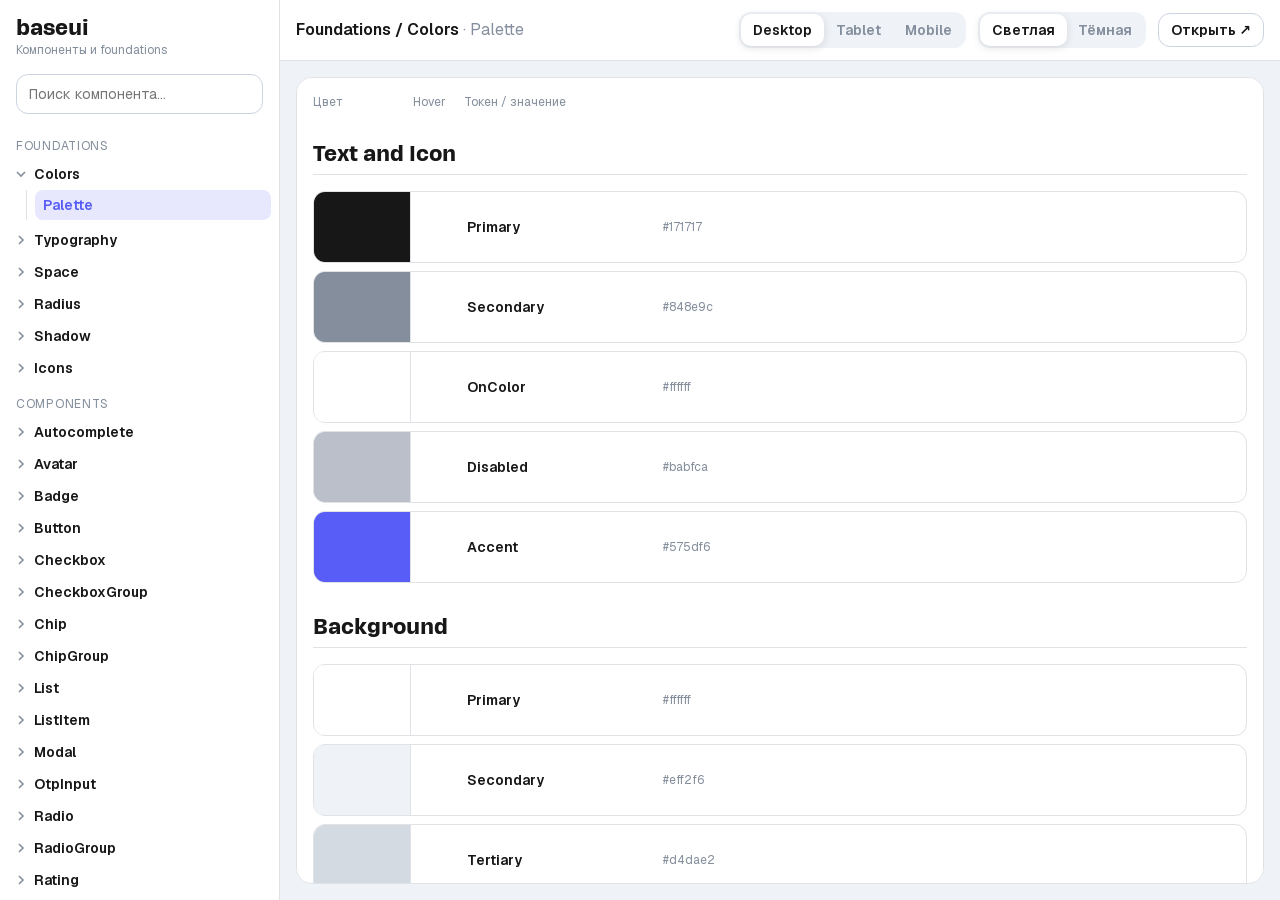
==== index.html @ 1c169db8 "Add baseui design system: tokens, fonts, components and viewer page Co-Authored-By: Claude Sonnet 5." ====
<!doctype html>
<html lang="ru">
<head>
<meta charset="utf-8">
<meta name="viewport" content="width=device-width, initial-scale=1">
<title>baseui — компоненты</title>
<link rel="stylesheet" href="tokens.css">
<style>
  * { box-sizing: border-box; }
  html, body { height: 100%; margin: 0; }
  body {
    font: var(--baseui-Typography-Text-14-Regular);
    background: var(--baseui-Background-Secondary);
    color: var(--baseui-Text-and-Icon-Primary);
    display: grid; grid-template-columns: 280px 1fr; grid-template-rows: 100%;
  }
  button { font: inherit; color: inherit; cursor: pointer; }
  aside {
    display: flex; flex-direction: column; min-height: 0;
    background: var(--baseui-Background-Primary);
    border-right: 1px solid var(--baseui-Border-Primary);
  }
  .brand { padding: var(--baseui-Space-M) var(--baseui-Space-M) var(--baseui-Space-XS); font: var(--baseui-Typography-Header-20); }
  .brand small { display: block; margin-top: 2px; font: var(--baseui-Typography-Text-12-Regular); color: var(--baseui-Text-and-Icon-Secondary); }
  .search { padding: var(--baseui-Space-XS) var(--baseui-Space-M) var(--baseui-Space-S); }
  .search input {
    width: 100%; height: 40px; padding: 0 var(--baseui-Space-S);
    border: 1px solid var(--baseui-Border-Accent); border-radius: var(--baseui-Radius-S);
    background: var(--baseui-Background-Primary); color: inherit; font: var(--baseui-Typography-Text-14-Regular); outline: none;
  }
  .search input:focus { border-color: var(--baseui-Extensions-Border-Accent); }
  nav { flex: 1; overflow: auto; padding: 0 var(--baseui-Space-XS) var(--baseui-Space-M); }
  .group-title {
    padding: var(--baseui-Space-S) var(--baseui-Space-XS) var(--baseui-Space-XXS);
    font: var(--baseui-Typography-Text-12-Regular); text-transform: uppercase; letter-spacing: .06em;
    color: var(--baseui-Text-and-Icon-Secondary);
  }
  .comp {
    display: flex; align-items: center; gap: var(--baseui-Space-XS); width: 100%;
    border: 0; background: none; text-align: left; padding: 6px var(--baseui-Space-XS);
    border-radius: var(--baseui-Radius-XS); font: var(--baseui-Typography-Text-14-Semi-Bold);
  }
  .comp:hover { background: var(--baseui-Background-Secondary); }
  .comp .chev { width: 10px; transition: transform .15s; color: var(--baseui-Text-and-Icon-Secondary); }
  .comp[aria-expanded="true"] .chev { transform: rotate(90deg); }
  .stories { margin: 0 0 var(--baseui-Space-XXS) 18px; padding-left: var(--baseui-Space-XS); border-left: 1px solid var(--baseui-Border-Primary); }
  .story {
    display: block; width: 100%; text-align: left; border: 0; background: none;
    padding: 5px var(--baseui-Space-XS); border-radius: var(--baseui-Radius-XS);
    font: var(--baseui-Typography-Text-14-Regular); color: var(--baseui-Text-and-Icon-Secondary);
  }
  .story:hover { background: var(--baseui-Background-Secondary); color: var(--baseui-Text-and-Icon-Primary); }
  .story[aria-current="true"] { background: var(--baseui-Extensions-Background-LightAccent); color: var(--baseui-Text-and-Icon-Accent); font-weight: 600; }
  main { display: flex; flex-direction: column; min-width: 0; min-height: 0; }
  header {
    display: flex; align-items: center; gap: var(--baseui-Space-S); flex-wrap: wrap;
    padding: var(--baseui-Space-S) var(--baseui-Space-M);
    background: var(--baseui-Background-Primary); border-bottom: 1px solid var(--baseui-Border-Primary);
  }
  .crumbs { flex: 1; min-width: 160px; font: var(--baseui-Typography-Text-16-Semi-Bold); white-space: nowrap; overflow: hidden; text-overflow: ellipsis; }
  .crumbs span { color: var(--baseui-Text-and-Icon-Secondary); font-weight: 400; }
  .seg { display: inline-flex; padding: 2px; border-radius: var(--baseui-Radius-S); background: var(--baseui-Background-Secondary); }
  .seg button { border: 0; background: none; padding: 6px var(--baseui-Space-S); border-radius: 10px; font: var(--baseui-Typography-Text-14-Semi-Bold); color: var(--baseui-Text-and-Icon-Secondary); }
  .seg button[aria-pressed="true"] { background: var(--baseui-Background-Primary); color: var(--baseui-Text-and-Icon-Primary); box-shadow: var(--baseui-Shadow-S); }
  .ghost { border: 1px solid var(--baseui-Border-Accent); background: var(--baseui-Background-Primary); padding: 6px var(--baseui-Space-S); border-radius: var(--baseui-Radius-S); font: var(--baseui-Typography-Text-14-Semi-Bold); text-decoration: none; color: inherit; }
  .ghost:hover { background: var(--baseui-Background-Secondary); }
  .stage { flex: 1; min-height: 0; padding: var(--baseui-Space-M); display: flex; justify-content: center; overflow: auto; }
  .frame {
    width: 100%; height: 100%; border: 1px solid var(--baseui-Border-Primary); border-radius: var(--baseui-Radius-M);
    background: var(--baseui-Background-Primary); transition: width .2s; overflow: hidden;
  }
  iframe { width: 100%; height: 100%; border: 0; display: block; }
  .menu-btn { display: none; }
  @media (max-width: 800px) {
    body { grid-template-columns: 1fr; }
    aside { position: fixed; inset: 0 25% 0 0; z-index: 10; transform: translateX(-100%); transition: transform .2s; box-shadow: var(--baseui-Shadow-L); }
    body.open aside { transform: none; }
    .menu-btn { display: inline-block; }
    .vp { display: none; }
  }
</style>
</head>
<body>
<aside>
  <div class="brand">baseui<small>Компоненты и foundations</small></div>
  <div class="search"><input id="q" type="search" placeholder="Поиск компонента…" aria-label="Поиск"></div>
  <nav id="nav" aria-label="Компоненты"></nav>
</aside>
<main>
  <header>
    <button class="ghost menu-btn" id="menu" aria-label="Меню">☰</button>
    <div class="crumbs" id="crumbs"></div>
    <div class="seg vp" id="vp" role="group" aria-label="Ширина">
      <button data-w="100%" aria-pressed="true">Desktop</button>
      <button data-w="768px" aria-pressed="false">Tablet</button>
      <button data-w="375px" aria-pressed="false">Mobile</button>
    </div>
    <div class="seg" id="theme" role="group" aria-label="Тема">
      <button data-t="light" aria-pressed="true">Светлая</button>
      <button data-t="dark" aria-pressed="false">Тёмная</button>
    </div>
    <a class="ghost" id="open" target="_blank" rel="noopener">Открыть ↗</a>
  </header>
  <div class="stage"><div class="frame" id="frame"><iframe id="view" title="Предпросмотр компонента"></iframe></div></div>
</main>
<script>
(function () {
  var nav = document.getElementById('nav'), view = document.getElementById('view'),
      crumbs = document.getElementById('crumbs'), openLink = document.getElementById('open'),
      frame = document.getElementById('frame'), q = document.getElementById('q');
  var entries = [], current = null, theme = 'light', open = {};
  try { theme = localStorage.getItem('baseui-theme') || 'light'; } catch (e) {}

  var RU = { docs: 'Документация' };
  function label(e) { return e.type === 'docs' ? RU.docs : e.name; }

  fetch('storybook/index.json').then(function (r) { return r.json(); }).then(function (d) {
    entries = Object.keys(d.entries).map(function (k) { return d.entries[k]; });
    var id = decodeURIComponent(location.hash.slice(1));
    current = entries.filter(function (e) { return e.id === id; })[0] || entries[0];
    current.title.split('/').length && (open[current.title] = true);
    renderNav(); show();
  });

  function renderNav() {
    var filter = q.value.trim().toLowerCase(), groups = {}, order = [];
    entries.forEach(function (e) {
      var parts = e.title.split('/'), g = parts[0];
      if (filter && e.title.toLowerCase().indexOf(filter) < 0) return;
      if (!groups[g]) { groups[g] = {}; order.push(g); }
      (groups[g][e.title] = groups[g][e.title] || []).push(e);
    });
    nav.innerHTML = '';
    order.forEach(function (g) {
      var t = document.createElement('div'); t.className = 'group-title'; t.textContent = g; nav.appendChild(t);
      Object.keys(groups[g]).forEach(function (title) {
        var list = groups[g][title], single = title.split('/').length === 1 || list.length === 1 && false;
        var b = document.createElement('button'); b.className = 'comp';
        var isOpen = !!filter || open[title];
        b.setAttribute('aria-expanded', isOpen);
        b.innerHTML = '<svg class="chev" viewBox="0 0 10 10" fill="none" stroke="currentColor" stroke-width="1.6"><path d="M3 1l4 4-4 4"/></svg><span></span>';
        b.lastChild.textContent = title.split('/').slice(1).join('/') || title;
        b.onclick = function () { open[title] = !open[title]; renderNav(); };
        nav.appendChild(b);
        if (isOpen) {
          var wrap = document.createElement('div'); wrap.className = 'stories';
          list.forEach(function (e) {
            var s = document.createElement('button'); s.className = 'story';
            s.textContent = label(e);
            if (current && e.id === current.id) s.setAttribute('aria-current', 'true');
            s.onclick = function () { current = e; location.hash = e.id; document.body.classList.remove('open'); renderNav(); show(); };
            wrap.appendChild(s);
          });
          nav.appendChild(wrap);
        }
      });
    });
  }

  function show() {
    if (!current) return;
    var url = 'storybook/iframe.html?id=' + encodeURIComponent(current.id) +
      '&viewMode=' + (current.type === 'docs' ? 'docs' : 'story') + '&globals=theme:' + theme;
    view.src = url; openLink.href = url;
    crumbs.innerHTML = ''; crumbs.appendChild(document.createTextNode(current.title.replace(/\//g, ' / ') + ' '));
    var sp = document.createElement('span'); sp.textContent = '· ' + label(current); crumbs.appendChild(sp);
    document.title = current.title + ' — base UI';
    document.documentElement.setAttribute('data-theme', theme);
    document.querySelectorAll('#theme button').forEach(function (b) { b.setAttribute('aria-pressed', b.dataset.t === theme); });
  }

  q.oninput = renderNav;
  document.getElementById('menu').onclick = function () { document.body.classList.toggle('open'); };
  document.getElementById('theme').onclick = function (ev) {
    var t = ev.target.dataset && ev.target.dataset.t; if (!t) return;
    theme = t; try { localStorage.setItem('baseui-theme', t); } catch (e) {} show();
  };
  document.getElementById('vp').onclick = function (ev) {
    var w = ev.target.dataset && ev.target.dataset.w; if (!w) return;
    frame.style.width = w;
    document.querySelectorAll('#vp button').forEach(function (b) { b.setAttribute('aria-pressed', b === ev.target); });
  };
  window.addEventListener('hashchange', function () {
    var id = decodeURIComponent(location.hash.slice(1)), e = entries.filter(function (x) { return x.id === id; })[0];
    if (e && e !== current) { current = e; open[e.title] = true; renderNav(); show(); }
  });
  document.documentElement.setAttribute('data-theme', theme);
})();
</script>
</body>
</html>
---- tokens.css ----
/* baseui — design tokens (colors, space, radius, shadow, typography) */

@font-face{font-family:Geist;src:url("./fonts/geist-cyrillic-D_Kiv5N3.woff2") format("woff2");font-weight:100 900;font-style:normal;font-display:swap;unicode-range:U+301,U+400-45F,U+490-491,U+4B0-4B1,U+2116}
@font-face{font-family:Geist;src:url("./fonts/geist-latin-ext-Dr5IBr7O.woff2") format("woff2");font-weight:100 900;font-style:normal;font-display:swap;unicode-range:U+100-2BA,U+2BD-2C5,U+2C7-2CC,U+2CE-2D7,U+2DD-2FF,U+304,U+308,U+329,U+1D00-1DBF,U+1E00-1E9F,U+1EF2-1EFF,U+2020,U+20A0-20AB,U+20AD-20C0,U+2113,U+2C60-2C7F,U+A720-A7FF}
@font-face{font-family:Geist;src:url("./fonts/geist-latin-BGnTDqni.woff2") format("woff2");font-weight:100 900;font-style:normal;font-display:swap;unicode-range:U+??,U+131,U+152-153,U+2BB-2BC,U+2C6,U+2DA,U+2DC,U+304,U+308,U+329,U+2000-206F,U+20AC,U+2122,U+2191,U+2193,U+2212,U+2215,U+FEFF,U+FFFD}
@font-face{font-family:Hagrid Text;src:url("./fonts/hagrid-text-bold-5O-3wg4r.woff2") format("woff2");font-weight:700;font-style:normal;font-display:swap}

:root,
[data-theme="light"] {
  color-scheme: light;

  /* Text and Icon */
  --baseui-Text-and-Icon-Primary: #171717;
  --baseui-Text-and-Icon-Secondary: #848e9c;
  --baseui-Text-and-Icon-OnColor: #ffffff;
  --baseui-Text-and-Icon-Disabled: #babfca;
  --baseui-Text-and-Icon-Accent: #575df6;

  /* Background */
  --baseui-Background-Primary: #ffffff;
  --baseui-Background-Secondary: #eff2f6;
  --baseui-Background-Tertiary: #d4dae2;
  --baseui-Background-Disabled: #f0f0f0;
  --baseui-Background-Accent: #575df6;
  --baseui-Background-Brand: #44cf5e;

  /* Border */
  --baseui-Border-Primary: #e0e2e6;
  --baseui-Border-Accent: #ccd4e1;
  --baseui-Border-Disabled: #dfe0e2;

  /* Accent Colors */
  --baseui-Accent-Colors-Green-Light: #bbfb60;
  --baseui-Accent-Colors-Pink: #ef9ffa;
  --baseui-Accent-Colors-Blue: #575df6;
  --baseui-Accent-Colors-Green: #53b67d;
  --baseui-Accent-Colors-Orange: #f5ba44;
  --baseui-Accent-Colors-Blue-Light: #8abafa;
  --baseui-Accent-Colors-Red: #e8634c;

  /* Extensions / Text and Icon */
  --baseui-Extensions-Text-and-Icon-Error: #e8634c;
  --baseui-Extensions-Text-and-Icon-Warning: #f5ba44;
  --baseui-Extensions-Text-and-Icon-Success: #44cf5e;
  --baseui-Extensions-Text-and-Icon-AlwaysDark: #171717;
  --baseui-Extensions-Text-and-Icon-AlwaysLight: #ffffff;

  /* Extensions / Background */
  --baseui-Extensions-Background-Surface: #ffffff;
  --baseui-Extensions-Background-InversePrimary: #171717;
  --baseui-Extensions-Background-OverlayDark: rgba(0, 0, 0, 0.5);
  --baseui-Extensions-Background-OverlayLight: rgba(255, 255, 255, 0.7);
  --baseui-Extensions-Background-OverlayImage: rgba(23, 23, 23, 0.06);
  --baseui-Extensions-Background-AlwaysDark: #171717;
  --baseui-Extensions-Background-AlwaysLight: #ffffff;
  --baseui-Extensions-Background-Error: #e8634c;
  --baseui-Extensions-Background-Warning: #f5ba44;
  --baseui-Extensions-Background-Success: #44cf5e;
  --baseui-Extensions-Background-LightSuccess: #dff7e3;
  --baseui-Extensions-Background-LightAccent: #e7e8fe;
  --baseui-Extensions-Background-LightError: #f9d8d2;
  --baseui-Extensions-Background-LightWarning: #fbe2b2;

  /* Extensions / Border */
  --baseui-Extensions-Border-Selected: #171717;
  --baseui-Extensions-Border-SelectedAlwaysDark: #171717;
  --baseui-Extensions-Border-SelectedAlwaysLight: #ffffff;
  --baseui-Extensions-Border-Accent: #575df6;
  --baseui-Extensions-Border-Error: #e8634c;
  --baseui-Extensions-Border-Warning: #f5ba44;
  --baseui-Extensions-Border-Success: #44cf5e;
}

[data-theme="dark"] {
  color-scheme: dark;

  /* Text and Icon */
  --baseui-Text-and-Icon-Primary: #ffffff;
  --baseui-Text-and-Icon-Secondary: #7d7d7d;
  --baseui-Text-and-Icon-OnColor: #171717;
  --baseui-Text-and-Icon-Disabled: #7a7a7a;
  --baseui-Text-and-Icon-Accent: #575df6;

  /* Background */
  --baseui-Background-Primary: #171717;
  --baseui-Background-Secondary: #2e2e2e;
  --baseui-Background-Tertiary: #373737;
  --baseui-Background-Disabled: #454545;
  --baseui-Background-Accent: #575df6;
  --baseui-Background-Brand: #44cf5e;

  /* Border */
  --baseui-Border-Primary: #383838;
  --baseui-Border-Accent: #6c7989;
  --baseui-Border-Disabled: #495563;

  /* Accent Colors */
  --baseui-Accent-Colors-Green-Light: #bbfb60;
  --baseui-Accent-Colors-Pink: #ef9ffa;
  --baseui-Accent-Colors-Blue: #575df6;
  --baseui-Accent-Colors-Green: #53b67d;
  --baseui-Accent-Colors-Orange: #f5ba44;
  --baseui-Accent-Colors-Blue-Light: #8abafa;
  --baseui-Accent-Colors-Red: #e8634c;

  /* Extensions / Text and Icon */
  --baseui-Extensions-Text-and-Icon-Error: #e8634c;
  --baseui-Extensions-Text-and-Icon-Warning: #f5ba44;
  --baseui-Extensions-Text-and-Icon-Success: #44cf5e;
  --baseui-Extensions-Text-and-Icon-AlwaysDark: #171717;
  --baseui-Extensions-Text-and-Icon-AlwaysLight: #ffffff;

  /* Extensions / Background */
  --baseui-Extensions-Background-Surface: #222222;
  --baseui-Extensions-Background-InversePrimary: #ffffff;
  --baseui-Extensions-Background-OverlayDark: rgba(0, 0, 0, 0.7);
  --baseui-Extensions-Background-OverlayLight: rgba(23, 23, 23, 0.7);
  --baseui-Extensions-Background-OverlayImage: rgba(23, 23, 23, 0);
  --baseui-Extensions-Background-AlwaysDark: #171717;
  --baseui-Extensions-Background-AlwaysLight: #ffffff;
  --baseui-Extensions-Background-Error: #e8634c;
  --baseui-Extensions-Background-Warning: #f5ba44;
  --baseui-Extensions-Background-Success: #44cf5e;
  --baseui-Extensions-Background-LightSuccess: #114119;
  --baseui-Extensions-Background-LightAccent: #24276a;
  --baseui-Extensions-Background-LightError: #51150a;
  --baseui-Extensions-Background-LightWarning: #eac57b;

  /* Extensions / Border */
  --baseui-Extensions-Border-Selected: #ffffff;
  --baseui-Extensions-Border-SelectedAlwaysDark: #171717;
  --baseui-Extensions-Border-SelectedAlwaysLight: #ffffff;
  --baseui-Extensions-Border-Accent: #575df6;
  --baseui-Extensions-Border-Error: #e8634c;
  --baseui-Extensions-Border-Warning: #f5ba44;
  --baseui-Extensions-Border-Success: #44cf5e;
}

:root {
  /* Space — gap, padding, margin */
  --baseui-Space-None: 0;
  --baseui-Space-XXS: 4px;
  --baseui-Space-XS: 8px;
  --baseui-Space-S: 12px;
  --baseui-Space-M: 16px;
  --baseui-Space-L: 20px;
  --baseui-Space-XL1: 24px;
  --baseui-Space-XL2: 32px;
  --baseui-Space-XL3: 40px;
  --baseui-Space-XL4: 48px;
  --baseui-Space-XL5: 64px;
  --baseui-Space-XL6: 80px;

  /* Radius — border-radius */
  --baseui-Radius-None: 0;
  --baseui-Radius-XXS: 4px;
  --baseui-Radius-XS: 8px;
  --baseui-Radius-S: 12px;
  --baseui-Radius-M: 16px;
  --baseui-Radius-L: 20px;
  --baseui-Radius-XL1: 24px;
  --baseui-Radius-XL2: 28px;
  --baseui-Radius-XL3: 32px;
  --baseui-Radius-XL4: 36px;
  --baseui-Radius-XL5: 40px;
  --baseui-Radius-XL6: 48px;
  --baseui-Radius-XL7: 56px;
  --baseui-Radius-XL8: 64px;
  --baseui-Radius-FullRound: 1000px;

  /* Shadow — box-shadow (Always Dark @ 12%, Figma: #1B1D22) */
  --baseui-Shadow-Color: rgb(from var(--baseui-Extensions-Background-AlwaysDark) r g b / 12%);
  --baseui-Shadow-S: 0 2px 8px 0 var(--baseui-Shadow-Color);
  --baseui-Shadow-M: 0 6px 20px 0 var(--baseui-Shadow-Color);
  --baseui-Shadow-L: 0 4px 28px 0 var(--baseui-Shadow-Color);
}

/* Typography */
:root {
  --baseui-Typography-Font-Family:var(--font-geist,"Geist"), system-ui, -apple-system, "Segoe UI", sans-serif;
  --baseui-Typography-Font-Family-Header:var(--font-hagrid,"Hagrid Text"), var(--baseui-Typography-Font-Family);
  --baseui-Typography-Header-48:700 48px / 64px var(--baseui-Typography-Font-Family-Header);
  --baseui-Typography-Header-40:700 40px / 52px var(--baseui-Typography-Font-Family-Header);
  --baseui-Typography-Header-32:700 32px / 40px var(--baseui-Typography-Font-Family-Header);
  --baseui-Typography-Header-28:700 28px / 34px var(--baseui-Typography-Font-Family-Header);
  --baseui-Typography-Header-24:700 24px / 32px var(--baseui-Typography-Font-Family-Header);
  --baseui-Typography-Header-20:700 20px / 24px var(--baseui-Typography-Font-Family-Header);
  --baseui-Typography-Text-20-Semi-Bold:600 20px / 26px var(--baseui-Typography-Font-Family);
  --baseui-Typography-Text-20-Regular:400 20px / 26px var(--baseui-Typography-Font-Family);
  --baseui-Typography-Text-16-Bold:700 16px / 22px var(--baseui-Typography-Font-Family);
  --baseui-Typography-Text-16-Semi-Bold:600 16px / 22px var(--baseui-Typography-Font-Family);
  --baseui-Typography-Text-16-Regular:400 16px / 22px var(--baseui-Typography-Font-Family);
  --baseui-Typography-Text-14-Bold:700 14px / 20px var(--baseui-Typography-Font-Family);
  --baseui-Typography-Text-14-Semi-Bold:600 14px / 20px var(--baseui-Typography-Font-Family);
  --baseui-Typography-Text-14-Regular:400 14px / 20px var(--baseui-Typography-Font-Family);
  --baseui-Typography-Text-12-Regular:400 12px / 16px var(--baseui-Typography-Font-Family);
  --baseui-Typography-Text-10-Regular:400 10px / 14px var(--baseui-Typography-Font-Family);
}
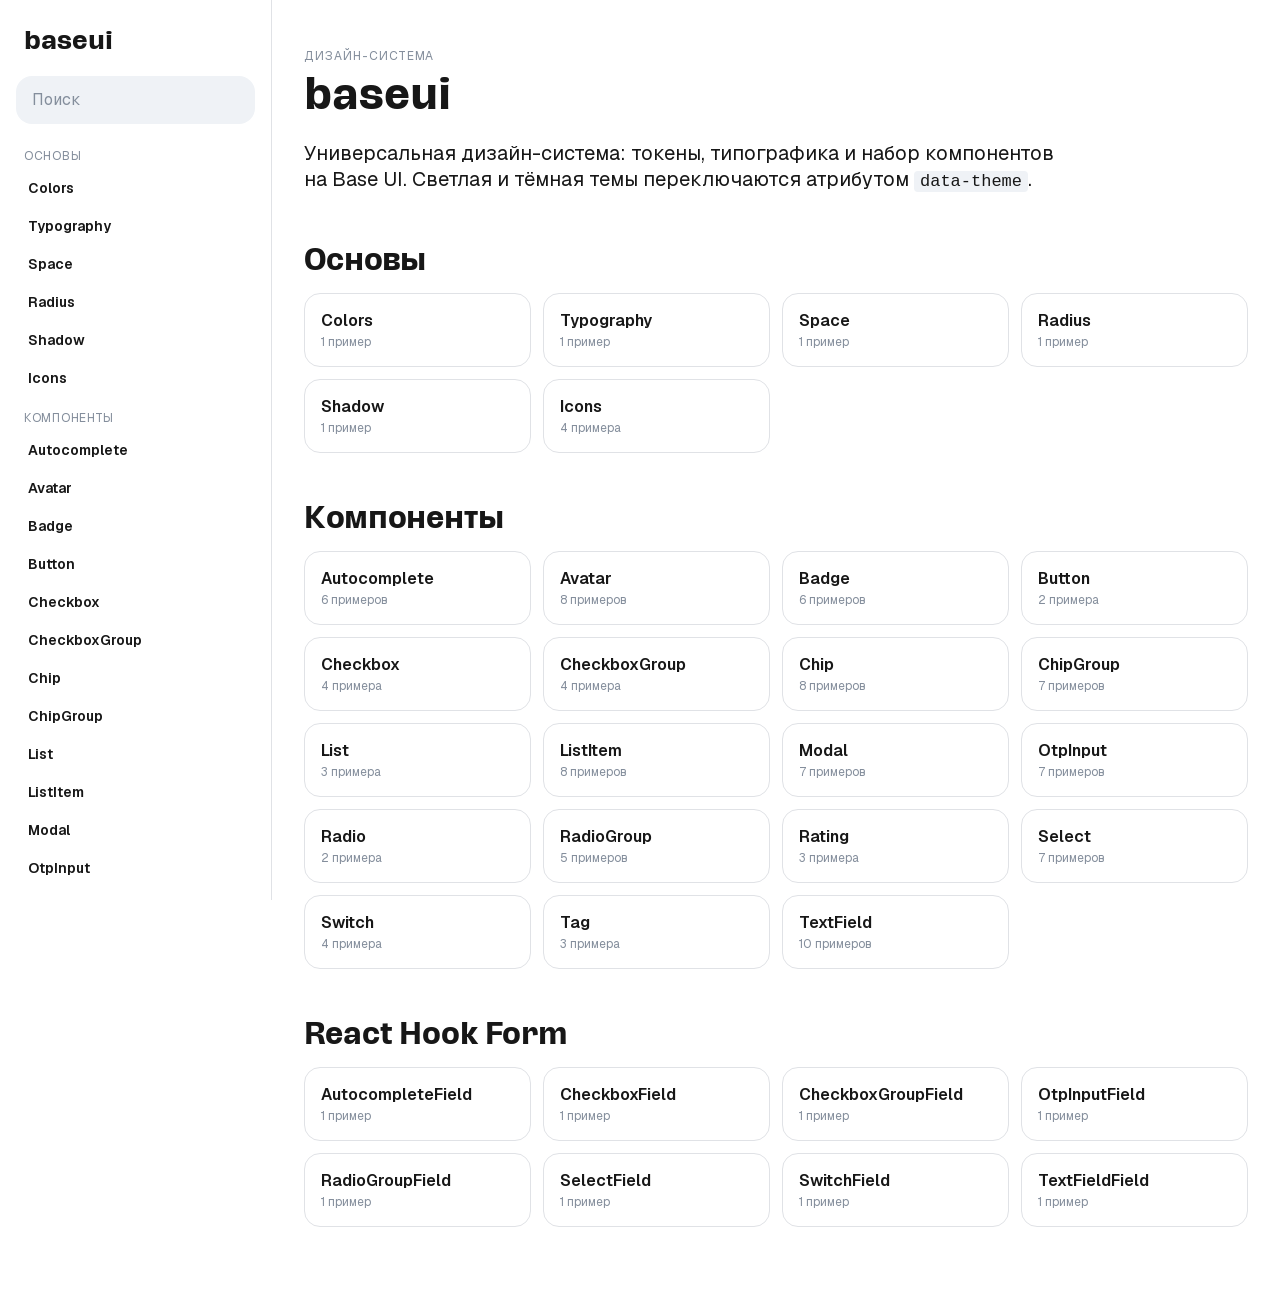
==== commit 7c57cc05: "Replace Storybook with a standalone docs site built on baseui components Remove Storybook runtime an" ====
--- a/index.html
+++ b/index.html
@@ -3,189 +3,14 @@
 <head>
 <meta charset="utf-8">
 <meta name="viewport" content="width=device-width, initial-scale=1">
-<title>baseui — компоненты</title>
+<title>baseui</title>
 <link rel="stylesheet" href="tokens.css">
-<style>
-  * { box-sizing: border-box; }
-  html, body { height: 100%; margin: 0; }
-  body {
-    font: var(--baseui-Typography-Text-14-Regular);
-    background: var(--baseui-Background-Secondary);
-    color: var(--baseui-Text-and-Icon-Primary);
-    display: grid; grid-template-columns: 280px 1fr; grid-template-rows: 100%;
-  }
-  button { font: inherit; color: inherit; cursor: pointer; }
-  aside {
-    display: flex; flex-direction: column; min-height: 0;
-    background: var(--baseui-Background-Primary);
-    border-right: 1px solid var(--baseui-Border-Primary);
-  }
-  .brand { padding: var(--baseui-Space-M) var(--baseui-Space-M) var(--baseui-Space-XS); font: var(--baseui-Typography-Header-20); }
-  .brand small { display: block; margin-top: 2px; font: var(--baseui-Typography-Text-12-Regular); color: var(--baseui-Text-and-Icon-Secondary); }
-  .search { padding: var(--baseui-Space-XS) var(--baseui-Space-M) var(--baseui-Space-S); }
-  .search input {
-    width: 100%; height: 40px; padding: 0 var(--baseui-Space-S);
-    border: 1px solid var(--baseui-Border-Accent); border-radius: var(--baseui-Radius-S);
-    background: var(--baseui-Background-Primary); color: inherit; font: var(--baseui-Typography-Text-14-Regular); outline: none;
-  }
-  .search input:focus { border-color: var(--baseui-Extensions-Border-Accent); }
-  nav { flex: 1; overflow: auto; padding: 0 var(--baseui-Space-XS) var(--baseui-Space-M); }
-  .group-title {
-    padding: var(--baseui-Space-S) var(--baseui-Space-XS) var(--baseui-Space-XXS);
-    font: var(--baseui-Typography-Text-12-Regular); text-transform: uppercase; letter-spacing: .06em;
-    color: var(--baseui-Text-and-Icon-Secondary);
-  }
-  .comp {
-    display: flex; align-items: center; gap: var(--baseui-Space-XS); width: 100%;
-    border: 0; background: none; text-align: left; padding: 6px var(--baseui-Space-XS);
-    border-radius: var(--baseui-Radius-XS); font: var(--baseui-Typography-Text-14-Semi-Bold);
-  }
-  .comp:hover { background: var(--baseui-Background-Secondary); }
-  .comp .chev { width: 10px; transition: transform .15s; color: var(--baseui-Text-and-Icon-Secondary); }
-  .comp[aria-expanded="true"] .chev { transform: rotate(90deg); }
-  .stories { margin: 0 0 var(--baseui-Space-XXS) 18px; padding-left: var(--baseui-Space-XS); border-left: 1px solid var(--baseui-Border-Primary); }
-  .story {
-    display: block; width: 100%; text-align: left; border: 0; background: none;
-    padding: 5px var(--baseui-Space-XS); border-radius: var(--baseui-Radius-XS);
-    font: var(--baseui-Typography-Text-14-Regular); color: var(--baseui-Text-and-Icon-Secondary);
-  }
-  .story:hover { background: var(--baseui-Background-Secondary); color: var(--baseui-Text-and-Icon-Primary); }
-  .story[aria-current="true"] { background: var(--baseui-Extensions-Background-LightAccent); color: var(--baseui-Text-and-Icon-Accent); font-weight: 600; }
-  main { display: flex; flex-direction: column; min-width: 0; min-height: 0; }
-  header {
-    display: flex; align-items: center; gap: var(--baseui-Space-S); flex-wrap: wrap;
-    padding: var(--baseui-Space-S) var(--baseui-Space-M);
-    background: var(--baseui-Background-Primary); border-bottom: 1px solid var(--baseui-Border-Primary);
-  }
-  .crumbs { flex: 1; min-width: 160px; font: var(--baseui-Typography-Text-16-Semi-Bold); white-space: nowrap; overflow: hidden; text-overflow: ellipsis; }
-  .crumbs span { color: var(--baseui-Text-and-Icon-Secondary); font-weight: 400; }
-  .seg { display: inline-flex; padding: 2px; border-radius: var(--baseui-Radius-S); background: var(--baseui-Background-Secondary); }
-  .seg button { border: 0; background: none; padding: 6px var(--baseui-Space-S); border-radius: 10px; font: var(--baseui-Typography-Text-14-Semi-Bold); color: var(--baseui-Text-and-Icon-Secondary); }
-  .seg button[aria-pressed="true"] { background: var(--baseui-Background-Primary); color: var(--baseui-Text-and-Icon-Primary); box-shadow: var(--baseui-Shadow-S); }
-  .ghost { border: 1px solid var(--baseui-Border-Accent); background: var(--baseui-Background-Primary); padding: 6px var(--baseui-Space-S); border-radius: var(--baseui-Radius-S); font: var(--baseui-Typography-Text-14-Semi-Bold); text-decoration: none; color: inherit; }
-  .ghost:hover { background: var(--baseui-Background-Secondary); }
-  .stage { flex: 1; min-height: 0; padding: var(--baseui-Space-M); display: flex; justify-content: center; overflow: auto; }
-  .frame {
-    width: 100%; height: 100%; border: 1px solid var(--baseui-Border-Primary); border-radius: var(--baseui-Radius-M);
-    background: var(--baseui-Background-Primary); transition: width .2s; overflow: hidden;
-  }
-  iframe { width: 100%; height: 100%; border: 0; display: block; }
-  .menu-btn { display: none; }
-  @media (max-width: 800px) {
-    body { grid-template-columns: 1fr; }
-    aside { position: fixed; inset: 0 25% 0 0; z-index: 10; transform: translateX(-100%); transition: transform .2s; box-shadow: var(--baseui-Shadow-L); }
-    body.open aside { transform: none; }
-    .menu-btn { display: inline-block; }
-    .vp { display: none; }
-  }
-</style>
+<link rel="stylesheet" href="lib/components.css">
+<link rel="stylesheet" href="site/site.css">
 </head>
 <body>
-<aside>
-  <div class="brand">baseui<small>Компоненты и foundations</small></div>
-  <div class="search"><input id="q" type="search" placeholder="Поиск компонента…" aria-label="Поиск"></div>
-  <nav id="nav" aria-label="Компоненты"></nav>
-</aside>
-<main>
-  <header>
-    <button class="ghost menu-btn" id="menu" aria-label="Меню">☰</button>
-    <div class="crumbs" id="crumbs"></div>
-    <div class="seg vp" id="vp" role="group" aria-label="Ширина">
-      <button data-w="100%" aria-pressed="true">Desktop</button>
-      <button data-w="768px" aria-pressed="false">Tablet</button>
-      <button data-w="375px" aria-pressed="false">Mobile</button>
-    </div>
-    <div class="seg" id="theme" role="group" aria-label="Тема">
-      <button data-t="light" aria-pressed="true">Светлая</button>
-      <button data-t="dark" aria-pressed="false">Тёмная</button>
-    </div>
-    <a class="ghost" id="open" target="_blank" rel="noopener">Открыть ↗</a>
-  </header>
-  <div class="stage"><div class="frame" id="frame"><iframe id="view" title="Предпросмотр компонента"></iframe></div></div>
-</main>
-<script>
-(function () {
-  var nav = document.getElementById('nav'), view = document.getElementById('view'),
-      crumbs = document.getElementById('crumbs'), openLink = document.getElementById('open'),
-      frame = document.getElementById('frame'), q = document.getElementById('q');
-  var entries = [], current = null, theme = 'light', open = {};
-  try { theme = localStorage.getItem('baseui-theme') || 'light'; } catch (e) {}
-
-  var RU = { docs: 'Документация' };
-  function label(e) { return e.type === 'docs' ? RU.docs : e.name; }
-
-  fetch('storybook/index.json').then(function (r) { return r.json(); }).then(function (d) {
-    entries = Object.keys(d.entries).map(function (k) { return d.entries[k]; });
-    var id = decodeURIComponent(location.hash.slice(1));
-    current = entries.filter(function (e) { return e.id === id; })[0] || entries[0];
-    current.title.split('/').length && (open[current.title] = true);
-    renderNav(); show();
-  });
-
-  function renderNav() {
-    var filter = q.value.trim().toLowerCase(), groups = {}, order = [];
-    entries.forEach(function (e) {
-      var parts = e.title.split('/'), g = parts[0];
-      if (filter && e.title.toLowerCase().indexOf(filter) < 0) return;
-      if (!groups[g]) { groups[g] = {}; order.push(g); }
-      (groups[g][e.title] = groups[g][e.title] || []).push(e);
-    });
-    nav.innerHTML = '';
-    order.forEach(function (g) {
-      var t = document.createElement('div'); t.className = 'group-title'; t.textContent = g; nav.appendChild(t);
-      Object.keys(groups[g]).forEach(function (title) {
-        var list = groups[g][title], single = title.split('/').length === 1 || list.length === 1 && false;
-        var b = document.createElement('button'); b.className = 'comp';
-        var isOpen = !!filter || open[title];
-        b.setAttribute('aria-expanded', isOpen);
-        b.innerHTML = '<svg class="chev" viewBox="0 0 10 10" fill="none" stroke="currentColor" stroke-width="1.6"><path d="M3 1l4 4-4 4"/></svg><span></span>';
-        b.lastChild.textContent = title.split('/').slice(1).join('/') || title;
-        b.onclick = function () { open[title] = !open[title]; renderNav(); };
-        nav.appendChild(b);
-        if (isOpen) {
-          var wrap = document.createElement('div'); wrap.className = 'stories';
-          list.forEach(function (e) {
-            var s = document.createElement('button'); s.className = 'story';
-            s.textContent = label(e);
-            if (current && e.id === current.id) s.setAttribute('aria-current', 'true');
-            s.onclick = function () { current = e; location.hash = e.id; document.body.classList.remove('open'); renderNav(); show(); };
-            wrap.appendChild(s);
-          });
-          nav.appendChild(wrap);
-        }
-      });
-    });
-  }
-
-  function show() {
-    if (!current) return;
-    var url = 'storybook/iframe.html?id=' + encodeURIComponent(current.id) +
-      '&viewMode=' + (current.type === 'docs' ? 'docs' : 'story') + '&globals=theme:' + theme;
-    view.src = url; openLink.href = url;
-    crumbs.innerHTML = ''; crumbs.appendChild(document.createTextNode(current.title.replace(/\//g, ' / ') + ' '));
-    var sp = document.createElement('span'); sp.textContent = '· ' + label(current); crumbs.appendChild(sp);
-    document.title = current.title + ' — base UI';
-    document.documentElement.setAttribute('data-theme', theme);
-    document.querySelectorAll('#theme button').forEach(function (b) { b.setAttribute('aria-pressed', b.dataset.t === theme); });
-  }
-
-  q.oninput = renderNav;
-  document.getElementById('menu').onclick = function () { document.body.classList.toggle('open'); };
-  document.getElementById('theme').onclick = function (ev) {
-    var t = ev.target.dataset && ev.target.dataset.t; if (!t) return;
-    theme = t; try { localStorage.setItem('baseui-theme', t); } catch (e) {} show();
-  };
-  document.getElementById('vp').onclick = function (ev) {
-    var w = ev.target.dataset && ev.target.dataset.w; if (!w) return;
-    frame.style.width = w;
-    document.querySelectorAll('#vp button').forEach(function (b) { b.setAttribute('aria-pressed', b === ev.target); });
-  };
-  window.addEventListener('hashchange', function () {
-    var id = decodeURIComponent(location.hash.slice(1)), e = entries.filter(function (x) { return x.id === id; })[0];
-    if (e && e !== current) { current = e; open[e.title] = true; renderNav(); show(); }
-  });
-  document.documentElement.setAttribute('data-theme', theme);
-})();
-</script>
+<div id="root"></div>
+<noscript>Для просмотра компонентов нужен JavaScript.</noscript>
+<script type="module" src="site/app.js"></script>
 </body>
 </html>
--- a/lib/components.css
+++ b/lib/components.css
@@ -0,0 +1,75 @@
+/* Autocomplete-Cm8nvMxr.css */
+._control_raho5_7{box-sizing:border-box;align-items:center;width:100%;min-width:0;height:100%;display:flex}._input_raho5_16{all:unset;box-sizing:border-box;width:100%;min-width:0;height:22px;color:var(--baseui-Text-and-Icon-Primary);font:var(--baseui-Typography-Text-16-Regular);text-overflow:ellipsis;flex:auto;transition:transform .15s}._input_raho5_16::placeholder{color:var(--baseui-Text-and-Icon-Secondary);opacity:1}._input_raho5_16[data-disabled]{color:var(--baseui-Text-and-Icon-Disabled);-webkit-text-fill-color:var(--baseui-Text-and-Icon-Disabled);cursor:not-allowed}._input_raho5_16[data-disabled]::placeholder{color:var(--baseui-Text-and-Icon-Disabled)}@media (prefers-reduced-motion:reduce){._input_raho5_16{transition:none}}[data-float=floating][data-control]:not([data-multiple]) ._control_raho5_7:focus-within ._input_raho5_16,[data-float=floating][data-control]:not([data-multiple])[data-filled] ._input_raho5_16{transform:translateY(10px)}[data-multiple] ._input_raho5_16{flex:1 0 72px;width:auto}[data-float=floating] ._input_raho5_16::placeholder{color:#0000}[data-float=floating] ._control_raho5_7:focus-within ._input_raho5_16::placeholder{color:var(--baseui-Text-and-Icon-Secondary)}._affix_raho5_74{white-space:nowrap;visibility:hidden;color:var(--baseui-Text-and-Icon-Secondary);font:var(--baseui-Typography-Text-16-Regular);flex-shrink:0;transition:transform .15s}[data-control]:not([data-multiple]) ._control_raho5_7:focus-within ._affix_raho5_74,[data-control]:not([data-multiple])[data-filled] ._affix_raho5_74{visibility:visible}[data-float=floating][data-control]:not([data-multiple]) ._control_raho5_7:focus-within ._affix_raho5_74,[data-float=floating][data-control]:not([data-multiple])[data-filled] ._affix_raho5_74{transform:translateY(10px)}._affix_raho5_74:first-child{margin-right:var(--baseui-Space-XXS)}._input_raho5_16+._affix_raho5_74{margin-left:var(--baseui-Space-XXS)}[data-disabled] ._affix_raho5_74{color:var(--baseui-Text-and-Icon-Disabled)}@supports (field-sizing:content){:not([data-multiple]) ._hasSuffix_raho5_109 ._input_raho5_16{field-sizing:content;flex:0 auto;width:auto;min-width:1ch;max-width:100%}:not([data-multiple]) ._hasSuffix_raho5_109 ._clear_raho5_116{margin-left:auto}}._clear_raho5_116{all:unset;box-sizing:border-box;width:24px;height:24px;margin-left:var(--baseui-Space-S);color:var(--baseui-Text-and-Icon-Primary);cursor:pointer;flex:0 0 24px;justify-content:center;align-items:center;display:flex}._clear_raho5_116:focus-visible{border-radius:var(--baseui-Radius-XS);box-shadow:0 0 0 2px var(--baseui-Text-and-Icon-Accent)}._clear_raho5_116 svg{width:24px;height:24px;display:block}._chips_raho5_145{align-items:center;gap:var(--baseui-Space-XS);min-width:0;padding:var(--baseui-Space-XS) 0;flex-wrap:wrap;flex:auto;display:flex}._counterChip_raho5_155{all:unset;cursor:pointer}._chip_raho5_145,._counterChip_raho5_155{box-sizing:border-box;align-items:center;gap:var(--baseui-Space-XXS);border-radius:var(--baseui-Radius-L);background-color:var(--baseui-Extensions-Background-InversePrimary);max-width:100%;height:36px;color:var(--baseui-Text-and-Icon-OnColor);font:var(--baseui-Typography-Text-16-Regular);outline:none;flex:none;padding:7px 12px;display:flex}._chip_raho5_145:focus-visible,._counterChip_raho5_155:focus-visible{outline:2px solid var(--baseui-Extensions-Border-Selected);outline-offset:2px}._counterCount_raho5_182{color:var(--baseui-Text-and-Icon-Secondary)}._counterRemove_raho5_186{flex:0 0 20px;justify-content:center;align-items:center;width:20px;height:20px;display:flex}._counterRemove_raho5_186 svg{width:20px;height:20px;display:block}._chipText_raho5_200{text-overflow:ellipsis;white-space:nowrap;min-width:0;overflow:hidden}._chipRemove_raho5_207{all:unset;box-sizing:border-box;color:currentColor;cursor:pointer;flex:0 0 20px;justify-content:center;align-items:center;width:20px;height:20px;display:flex}._chipRemove_raho5_207:focus-visible{border-radius:50%;outline:2px solid}._chipRemove_raho5_207 svg{width:20px;height:20px;display:block}._chipRemove_raho5_207[data-disabled]{cursor:not-allowed}
+
+/* Avatar-CMzoSrXD.css */
+._root_b9eb7_1{vertical-align:middle;flex-shrink:0;display:inline-flex;position:relative}._surface_b9eb7_8{background-color:var(--baseui-Extensions-Background-LightAccent);color:var(--baseui-Text-and-Icon-Accent);justify-content:center;align-items:center;display:flex;position:absolute;inset:0;overflow:hidden}._picture_b9eb7_19{object-fit:cover;object-position:bottom;width:100%;height:100%}._fallback_b9eb7_26{justify-content:center;align-items:center;display:inline-flex}._glyph_b9eb7_32{flex-shrink:0;justify-content:center;align-items:center;display:inline-flex}._glyph_b9eb7_32 svg{width:100%;height:100%;display:block}._initials_b9eb7_44{white-space:nowrap;font:var(--baseui-Typography-Text-12-Regular)}._image_b9eb7_49 ._surface_b9eb7_8{background-color:var(--baseui-avatar-custom-background,var(--baseui-Background-Accent))}._circle_b9eb7_53 ._surface_b9eb7_8{border-radius:var(--baseui-Radius-FullRound)}._rounded_b9eb7_57._xsmall_b9eb7_57 ._surface_b9eb7_8{border-radius:var(--baseui-Radius-XS)}._rounded_b9eb7_57._small_b9eb7_60 ._surface_b9eb7_8{border-radius:var(--baseui-Radius-S)}._rounded_b9eb7_57._medium_b9eb7_63 ._surface_b9eb7_8{border-radius:var(--baseui-Radius-M)}._rounded_b9eb7_57._large_b9eb7_66 ._surface_b9eb7_8{border-radius:var(--baseui-Radius-L)}._rounded_b9eb7_57._xlarge_b9eb7_69 ._surface_b9eb7_8{border-radius:var(--baseui-Radius-XL2)}._xsmall_b9eb7_57{width:24px;height:24px}._small_b9eb7_60{width:32px;height:32px}._medium_b9eb7_63{width:48px;height:48px}._medium_b9eb7_63 ._initials_b9eb7_44{font:var(--baseui-Typography-Text-16-Regular)}._large_b9eb7_66{width:64px;height:64px}._large_b9eb7_66 ._initials_b9eb7_44{font:var(--baseui-Typography-Text-20-Regular)}._xlarge_b9eb7_69{width:80px;height:80px}._xlarge_b9eb7_69 ._initials_b9eb7_44{font:var(--baseui-Typography-Text-20-Regular)}._xsmall_b9eb7_57 ._glyph_b9eb7_32,._small_b9eb7_60 ._glyph_b9eb7_32{width:16px;height:16px}._medium_b9eb7_63 ._glyph_b9eb7_32{width:24px;height:24px}._large_b9eb7_66 ._glyph_b9eb7_32{width:32px;height:32px}._xlarge_b9eb7_69 ._glyph_b9eb7_32{width:40px;height:40px}._badge_b9eb7_128{border:1px solid var(--baseui-Background-Primary);border-radius:var(--baseui-Radius-FullRound);background-color:var(--baseui-Background-Brand);position:absolute;top:-1px;right:-1px}._xsmall_b9eb7_57 ._badge_b9eb7_128,._small_b9eb7_60 ._badge_b9eb7_128{width:8px;height:8px}._medium_b9eb7_63 ._badge_b9eb7_128{width:12px;height:12px}._large_b9eb7_66 ._badge_b9eb7_128{width:16px;height:16px}._xlarge_b9eb7_69 ._badge_b9eb7_128{width:16px;height:16px;top:7px;right:7px}._root_b9eb7_1[data-disabled] ._surface_b9eb7_8{background-color:var(--baseui-Background-Disabled);color:var(--baseui-Text-and-Icon-Disabled)}._root_b9eb7_1[data-disabled]._image_b9eb7_49 ._surface_b9eb7_8{background-color:var(--baseui-Background-Secondary)}._root_b9eb7_1[data-disabled] ._picture_b9eb7_19{opacity:.32}._root_b9eb7_1[data-disabled] ._badge_b9eb7_128{background-color:var(--baseui-Background-Disabled)}
+
+/* Badge-_vv_HxRN.css */
+._root_6zq9p_2{box-sizing:border-box;vertical-align:middle;border:1px solid var(--baseui-Background-Primary);border-radius:var(--baseui-Radius-FullRound);flex-shrink:0;justify-content:center;align-items:center;display:inline-flex}._dot-small_6zq9p_13{width:8px;height:8px}._dot-medium_6zq9p_18{width:12px;height:12px}._dot-large_6zq9p_23{width:16px;height:16px}._text_6zq9p_29,._number_6zq9p_30{min-width:16px;min-height:16px;padding-inline:var(--baseui-Space-XXS)}._label_6zq9p_36{white-space:nowrap;font:var(--baseui-Typography-Text-10-Regular)}._primary_6zq9p_41{background-color:var(--baseui-Extensions-Background-InversePrimary);color:var(--baseui-Text-and-Icon-OnColor)}._brand_6zq9p_46{background-color:var(--baseui-Background-Brand);color:var(--baseui-Text-and-Icon-OnColor)}._error_6zq9p_52{background-color:var(--baseui-Extensions-Text-and-Icon-Error);color:var(--baseui-Text-and-Icon-OnColor)}._warning_6zq9p_57{background-color:var(--baseui-Extensions-Background-Warning);color:var(--baseui-Extensions-Text-and-Icon-AlwaysDark)}._root_6zq9p_2[data-disabled]{background-color:var(--baseui-Background-Disabled);color:var(--baseui-Text-and-Icon-Disabled)}
+
+/* Button-DsAr8lMQ.css */
+._button_h5cjz_1{all:unset;box-sizing:border-box;cursor:pointer;justify-content:center;align-items:center;display:inline-flex;position:relative}._button_h5cjz_1:focus-visible{outline:2px solid var(--baseui-Text-and-Icon-Accent);outline-offset:2px}._button_h5cjz_1:disabled:not([data-loading]),._button_h5cjz_1[data-disabled]:not([data-loading]){background-color:var(--baseui-Background-Disabled);color:var(--baseui-Text-and-Icon-Disabled);cursor:not-allowed;background-image:none}._button_h5cjz_1[data-loading]{cursor:progress}._button_h5cjz_1[data-loading-disabled]{background-color:var(--baseui-Background-Disabled);color:var(--baseui-Text-and-Icon-Disabled);cursor:not-allowed;background-image:none}._fullWidth_h5cjz_30{width:100%}._large_h5cjz_34{font:var(--baseui-Typography-Text-20-Semi-Bold);height:56px;padding-inline:var(--baseui-Space-XL1);border-radius:16px}._large_h5cjz_34 ._label_h5cjz_40{gap:var(--baseui-Space-S)}._large_h5cjz_34 ._icon_h5cjz_43,._large_h5cjz_34 ._spinner_h5cjz_44{width:24px;height:24px}._medium_h5cjz_49{font:var(--baseui-Typography-Text-16-Semi-Bold);height:48px;padding-inline:var(--baseui-Space-L);border-radius:14px}._small_h5cjz_56{font:var(--baseui-Typography-Text-16-Semi-Bold);height:40px;padding-inline:var(--baseui-Space-M);border-radius:12px}._xsmall_h5cjz_63{font:var(--baseui-Typography-Text-14-Semi-Bold);height:32px;padding-inline:var(--baseui-Space-S);border-radius:10px}._xsmall_h5cjz_63 ._icon_h5cjz_43,._xsmall_h5cjz_63 ._spinner_h5cjz_44{width:16px;height:16px}._primary_h5cjz_75{background-color:var(--baseui-Background-Brand);color:var(--baseui-Text-and-Icon-OnColor)}@media (hover),(-ms-high-contrast:none),(-ms-high-contrast:active){._primary_h5cjz_75:hover:not(:disabled):not([data-disabled]):not(._text_h5cjz_80){background-color:oklch(from var(--baseui-Background-Brand) clamp(0, l + sign(.5 - l) * max(abs(.5 - l) * .1, .03), 1) c h)}}._secondary_h5cjz_85{background-color:var(--baseui-Background-Secondary);color:var(--baseui-Text-and-Icon-Primary)}@media (hover),(-ms-high-contrast:none),(-ms-high-contrast:active){._secondary_h5cjz_85:hover:not(:disabled):not([data-disabled]):not(._text_h5cjz_80){background-color:oklch(from var(--baseui-Background-Secondary) clamp(0, l + sign(.5 - l) * max(abs(.5 - l) * .1, .03), 1) c h)}}._custom_h5cjz_95{background-color:var(--baseui-button-custom-background,var(--baseui-Background-Accent));color:var(--baseui-button-custom-color,var(--baseui-Text-and-Icon-OnColor))}@media (hover),(-ms-high-contrast:none),(-ms-high-contrast:active){._custom_h5cjz_95:hover:not(:disabled):not([data-disabled]):not(._text_h5cjz_80){background-color:oklch(from var(--baseui-button-custom-background,var(--baseui-Background-Accent)) clamp(0, l + sign(.5 - l) * max(abs(.5 - l) * .1, .03), 1) c h)}}._text_h5cjz_80{color:var(--baseui-Text-and-Icon-Primary);background-color:#0000}@media (hover),(-ms-high-contrast:none),(-ms-high-contrast:active){._text_h5cjz_80:hover:not(:disabled):not([data-disabled]){background-color:oklch(from var(--baseui-Extensions-Background-OverlayLight) clamp(0, l + sign(.5 - l) * max(abs(.5 - l) * .1, .03), 1) c h)}}._text_h5cjz_80:disabled:not([data-loading]),._text_h5cjz_80[data-disabled]:not([data-loading]),._text_h5cjz_80[data-loading-disabled]{background-color:#0000}._label_h5cjz_40{align-items:center;gap:var(--baseui-Space-XS);display:inline-flex}._labelHidden_h5cjz_127{opacity:0}._icon_h5cjz_43{flex-shrink:0;justify-content:center;align-items:center;width:20px;height:20px;display:inline-flex}._icon_h5cjz_43 svg,._icon_h5cjz_43 img{width:100%;height:100%;display:block}._spinner_h5cjz_44{border:2px solid;border-right-color:#0000;border-radius:50%;width:20px;height:20px;margin:0;animation:.6s linear infinite _baseui-button-spin_h5cjz_1;position:absolute;top:50%;left:50%;translate:-50% -50%}@media (prefers-reduced-motion:reduce){._spinner_h5cjz_44{animation-duration:1.2s}}@keyframes _baseui-button-spin_h5cjz_1{to{transform:rotate(360deg)}}
+
+/* Checkbox-B45PPhyS.css */
+._field_1p6mm_1{align-items:flex-start;gap:var(--baseui-Space-XXS);vertical-align:middle;flex-direction:column;display:inline-flex}._root_1p6mm_9{align-items:flex-start;gap:var(--baseui-Space-S);cursor:pointer;-webkit-user-select:none;user-select:none;font:var(--baseui-Typography-Text-16-Regular);color:var(--baseui-Text-and-Icon-Primary);display:inline-flex}._root_1p6mm_9:has(._box_1p6mm_18[data-disabled]){cursor:not-allowed;color:var(--baseui-Text-and-Icon-Disabled)}._box_1p6mm_18{all:unset;box-sizing:border-box;border-radius:var(--baseui-Radius-XS);border:2px solid var(--baseui-Border-Accent);background-color:var(--baseui-Background-Primary);flex-shrink:0;justify-content:center;align-items:center;width:24px;height:24px;display:inline-flex}._box_1p6mm_18:focus-visible{box-shadow:inset 0 0 0 2px var(--baseui-Text-and-Icon-Accent)}._box_1p6mm_18[data-checked],._box_1p6mm_18[data-indeterminate]{background-color:var(--baseui-Text-and-Icon-Primary);border-color:var(--baseui-Text-and-Icon-Primary)}._box_1p6mm_18[data-disabled]{border-color:var(--baseui-Border-Disabled)}._box_1p6mm_18[data-disabled][data-checked],._box_1p6mm_18[data-disabled][data-indeterminate]{background-color:var(--baseui-Text-and-Icon-Disabled);border-color:var(--baseui-Text-and-Icon-Disabled)}._indicator_1p6mm_51{color:var(--baseui-Background-Primary);justify-content:center;align-items:center;display:inline-flex}._indicator_1p6mm_51 svg{width:16px;height:16px;display:block}._indicator_1p6mm_51 svg:last-child,._box_1p6mm_18[data-indeterminate] ._indicator_1p6mm_51 svg:first-child{display:none}._box_1p6mm_18[data-indeterminate] ._indicator_1p6mm_51 svg:last-child{display:block}._error_1p6mm_73{font:var(--baseui-Typography-Text-14-Regular);color:var(--baseui-Extensions-Text-and-Icon-Error)}
+
+/* CheckboxGroup-Dud97mUj.css */
+._field_1v23q_1{align-items:flex-start;gap:var(--baseui-Space-M);flex-direction:column;display:inline-flex}._title_1v23q_8{font:var(--baseui-Typography-Text-16-Regular);color:var(--baseui-Text-and-Icon-Primary)}._list_1v23q_13{gap:var(--baseui-Space-M);flex-direction:column;display:flex}._subgroup_1v23q_19{padding-left:36px}._caption_1v23q_23{font:var(--baseui-Typography-Text-14-Regular);color:var(--baseui-Text-and-Icon-Secondary)}._error_1v23q_28{font:var(--baseui-Typography-Text-14-Regular);color:var(--baseui-Extensions-Text-and-Icon-Error)}
+
+/* Chip-Ca7_NnC3.css */
+._chip_4xxzj_1{all:unset;box-sizing:border-box;align-items:center;gap:var(--baseui-Space-XXS);border-radius:var(--baseui-Radius-L);color:var(--baseui-Text-and-Icon-Primary);white-space:nowrap;cursor:pointer;display:inline-flex}._chip_4xxzj_1:focus-visible{outline:2px solid var(--baseui-Text-and-Icon-Accent);outline-offset:2px}._chip_4xxzj_1:disabled,._chip_4xxzj_1[data-disabled]{cursor:not-allowed}._medium_4xxzj_20{padding:7px var(--baseui-Space-S);font:var(--baseui-Typography-Text-16-Regular)}._small_4xxzj_25{padding:6px var(--baseui-Space-S);font:var(--baseui-Typography-Text-14-Regular)}._medium_4xxzj_20._hasAvatar_4xxzj_30{padding:2px var(--baseui-Space-S) 2px 2px}._small_4xxzj_25._hasAvatar_4xxzj_30{padding:var(--baseui-Space-XXS) var(--baseui-Space-S) var(--baseui-Space-XXS) var(--baseui-Space-XXS)}._icon_4xxzj_38,._action_4xxzj_39{flex-shrink:0;justify-content:center;align-items:center;width:20px;height:20px;display:inline-flex}._icon_4xxzj_38 svg,._icon_4xxzj_38 img,._action_4xxzj_39 svg,._action_4xxzj_39 img{width:100%;height:100%;display:block}._avatar_4xxzj_56{flex-shrink:0;justify-content:center;align-items:center;display:inline-flex}._medium_4xxzj_20 ._avatar_4xxzj_56{width:32px;height:32px}._small_4xxzj_25 ._avatar_4xxzj_56{width:24px;height:24px}._label_4xxzj_73{min-width:0}._counter_4xxzj_77{color:var(--baseui-Text-and-Icon-Secondary);flex-shrink:0}._filled_4xxzj_82{background-color:var(--baseui-Background-Secondary)}@media (hover),(-ms-high-contrast:none),(-ms-high-contrast:active){._filled_4xxzj_82:hover:not(:disabled):not([data-disabled]):not([data-pressed]){background-color:oklch(from var(--baseui-Background-Secondary) clamp(0, l + sign(.5 - l) * max(abs(.5 - l) * .1, .03), 1) c h)}}._filled_4xxzj_82._success_4xxzj_90{background-color:var(--baseui-Extensions-Background-LightSuccess)}._filled_4xxzj_82._error_4xxzj_93{background-color:var(--baseui-Extensions-Background-LightError)}._filled_4xxzj_82[data-pressed]{background-color:var(--baseui-Extensions-Background-InversePrimary);color:var(--baseui-Text-and-Icon-OnColor)}._filled_4xxzj_82:disabled,._filled_4xxzj_82[data-disabled]{background-color:var(--baseui-Background-Disabled);color:var(--baseui-Text-and-Icon-Disabled)}._filled_4xxzj_82:disabled ._counter_4xxzj_77,._filled_4xxzj_82[data-disabled] ._counter_4xxzj_77{color:var(--baseui-Text-and-Icon-Disabled)}._outlined_4xxzj_108{box-shadow:inset 0 0 0 1px var(--baseui-Border-Primary)}@media (hover),(-ms-high-contrast:none),(-ms-high-contrast:active){._outlined_4xxzj_108:hover:not(:disabled):not([data-disabled]):not([data-pressed]){box-shadow:inset 0 0 0 1px var(--baseui-Border-Accent)}}._outlined_4xxzj_108._success_4xxzj_90{box-shadow:inset 0 0 0 1px var(--baseui-Extensions-Border-Success)}._outlined_4xxzj_108._error_4xxzj_93{box-shadow:inset 0 0 0 1px var(--baseui-Extensions-Border-Error)}._outlined_4xxzj_108[data-pressed]{box-shadow:inset 0 0 0 1px var(--baseui-Extensions-Border-Selected)}._outlined_4xxzj_108:disabled,._outlined_4xxzj_108[data-disabled]{box-shadow:inset 0 0 0 1px var(--baseui-Text-and-Icon-Disabled);color:var(--baseui-Text-and-Icon-Disabled)}._outlined_4xxzj_108:disabled ._counter_4xxzj_77,._outlined_4xxzj_108[data-disabled] ._counter_4xxzj_77{color:var(--baseui-Text-and-Icon-Disabled)}
+
+/* ChipGroup-BPonUJPy.css */
+._field_10chc_1{align-items:flex-start;gap:var(--baseui-Space-XS);flex-direction:column;display:inline-flex}._title_10chc_8{font:var(--baseui-Typography-Text-16-Regular);color:var(--baseui-Text-and-Icon-Primary)}._small_10chc_13 ._title_10chc_8{font:var(--baseui-Typography-Text-14-Regular)}._list_10chc_17{align-items:flex-start;gap:var(--baseui-Space-XS);flex-wrap:wrap;display:flex}._caption_10chc_24{font:var(--baseui-Typography-Text-14-Regular);color:var(--baseui-Text-and-Icon-Secondary)}._error_10chc_29{font:var(--baseui-Typography-Text-14-Regular);color:var(--baseui-Extensions-Text-and-Icon-Error)}
+
+/* Colors-DaIwzt8I.css */
+._palette_jsuaf_3{gap:var(--baseui-Space-XL2);color:var(--baseui-Text-and-Icon-Primary);flex-direction:column;display:flex}._section_jsuaf_10{gap:var(--baseui-Space-M);flex-direction:column;display:flex}._sectionTitle_jsuaf_16{padding-bottom:var(--baseui-Space-XS);border-bottom:1px solid var(--baseui-Border-Primary);font:var(--baseui-Typography-Header-20);margin:0}._grid_jsuaf_23{gap:var(--baseui-Space-XS);flex-direction:column;display:flex}._legend_jsuaf_29{font:var(--baseui-Typography-Text-12-Regular);color:var(--baseui-Text-and-Icon-Secondary);align-items:center;display:flex}._legendSwatch_jsuaf_36{flex:0 0 96px}._legendHover_jsuaf_40{text-align:center;white-space:nowrap;flex:0 0 40px;overflow:visible}._legendInfo_jsuaf_47{padding:var(--baseui-Space-None) var(--baseui-Space-M);flex:1}._cell_jsuaf_52{min-height:72px;padding:var(--baseui-Space-None);border:1px solid var(--baseui-Border-Primary);border-radius:var(--baseui-Radius-S);color:inherit;text-align:left;cursor:pointer;font:inherit;background:0 0;align-items:stretch;width:100%;display:flex;overflow:hidden}._cell_jsuaf_52:hover ._swatch_jsuaf_67{outline:2px solid var(--baseui-Border-Accent);outline-offset:-2px}._swatch_jsuaf_67{background-color:#fff;background-image:linear-gradient(45deg,#ccc 25%,#0000 25%),linear-gradient(-45deg,#ccc 25%,#0000 25%),linear-gradient(45deg,#0000 75%,#ccc 75%),linear-gradient(-45deg,#0000 75%,#ccc 75%);background-position:0 0,0 8px,8px -8px,-8px 0;background-size:16px 16px;flex:0 0 96px;position:relative}._swatchFill_jsuaf_82{position:absolute;inset:0}._swatchHover_jsuaf_87{border-left:1px solid var(--baseui-Border-Primary);background:oklch(from var(--hover-base) clamp(0, l + sign(.5 - l) * max(abs(.5 - l) * .1, .03), 1) c h);flex:0 0 40px}._info_jsuaf_93{align-items:center;gap:var(--baseui-Space-M);padding:var(--baseui-Space-None) var(--baseui-Space-M);display:flex}._name_jsuaf_100{min-width:180px;font:var(--baseui-Typography-Text-14-Semi-Bold)}._value_jsuaf_105{font:var(--baseui-Typography-Text-12-Regular);color:var(--baseui-Text-and-Icon-Secondary)}._valueCopied_jsuaf_110{color:var(--baseui-Extensions-Text-and-Icon-Success)}._srOnly_jsuaf_116{clip:rect(0 0 0 0);white-space:nowrap;border:0;width:1px;height:1px;margin:-1px;padding:0;position:absolute;overflow:hidden}
+
+/* Icons-Cj9pw2YY.css */
+._gallery_a6xxx_3{gap:var(--baseui-Space-M);color:var(--baseui-Text-and-Icon-Primary);flex-direction:column;display:flex}._toolbar_a6xxx_10{align-items:center;gap:var(--baseui-Space-S);display:flex}._search_a6xxx_16{padding:var(--baseui-Space-XS) var(--baseui-Space-S);border:1px solid var(--baseui-Border-Primary);border-radius:var(--baseui-Radius-XS);background:var(--baseui-Background-Primary);color:inherit;font:var(--baseui-Typography-Text-14-Regular);flex:0 320px}._search_a6xxx_16::placeholder{color:var(--baseui-Text-and-Icon-Secondary)}._search_a6xxx_16:focus{border-color:var(--baseui-Border-Accent);outline:none}._count_a6xxx_33{font:var(--baseui-Typography-Text-12-Regular);color:var(--baseui-Text-and-Icon-Secondary)}._grid_a6xxx_38{gap:var(--baseui-Space-XXS);grid-template-columns:repeat(auto-fill,minmax(112px,1fr));display:grid}._cell_a6xxx_44{align-items:center;gap:var(--baseui-Space-XS);padding:var(--baseui-Space-S) var(--baseui-Space-XS);border-radius:var(--baseui-Radius-XS);color:inherit;cursor:pointer;content-visibility:auto;contain-intrinsic-size:auto 76px;background:0 0;border:none;flex-direction:column;display:flex}@media (hover),(-ms-high-contrast:none),(-ms-high-contrast:active){._cell_a6xxx_44:hover{background:oklch(from var(--baseui-Extensions-Background-Surface) clamp(0, l + sign(.5 - l) * max(abs(.5 - l) * .1, .03), 1) c h)}}._name_a6xxx_65{text-overflow:ellipsis;white-space:nowrap;max-width:100%;font:var(--baseui-Typography-Text-12-Regular);color:var(--baseui-Text-and-Icon-Secondary);overflow:hidden}._nameCopied_a6xxx_74{color:var(--baseui-Extensions-Text-and-Icon-Success)}._status_a6xxx_79{font:var(--baseui-Typography-Text-14-Regular);color:var(--baseui-Text-and-Icon-Secondary);margin:0}._srOnly_a6xxx_86{clip:rect(0 0 0 0);white-space:nowrap;border:0;width:1px;height:1px;margin:-1px;padding:0;position:absolute;overflow:hidden}
+
+/* List-jfYFYLKd.css */
+._item_1xp1v_1{display:block}._header_1xp1v_5{box-sizing:border-box;border-radius:var(--baseui-Radius-M);min-height:56px;color:var(--baseui-Text-and-Icon-Primary);align-items:center;display:flex}._hasControl_1xp1v_14{padding-right:var(--baseui-Space-M)}@media (hover),(-ms-high-contrast:none),(-ms-high-contrast:active){._interactive_1xp1v_19:hover:not(._active_1xp1v_19):not(._disabled_1xp1v_19){background-color:oklch(from var(--baseui-Background-Primary) clamp(0, l + sign(.5 - l) * max(abs(.5 - l) * .1, .03), 1) c h)}}._active_1xp1v_19{background-color:var(--baseui-Background-Secondary)}._disabled_1xp1v_19{color:var(--baseui-Text-and-Icon-Disabled)}._row_1xp1v_32{all:unset;box-sizing:border-box;align-items:center;gap:var(--baseui-Space-S);min-width:0;padding:6px var(--baseui-Space-M);border-radius:inherit;flex:auto;display:flex}._row_1xp1v_32:focus-visible{box-shadow:inset 0 0 0 2px var(--baseui-Text-and-Icon-Accent)}._interactive_1xp1v_19 ._row_1xp1v_32{cursor:pointer}._interactive_1xp1v_19._disabled_1xp1v_19 ._row_1xp1v_32{cursor:not-allowed}._withControl_1xp1v_55{padding-right:var(--baseui-Space-S)}._subitem_1xp1v_59,._nested_1xp1v_60 ._row_1xp1v_32{padding-left:calc(var(--baseui-Space-M) + var(--baseui-Space-L) + var(--baseui-Space-S))}._text_1xp1v_64{overflow-wrap:break-word;flex-direction:column;flex:1 0 0;justify-content:center;min-width:0;display:flex}._title_1xp1v_73{font:var(--baseui-Typography-Text-16-Regular)}._subtitle_1xp1v_77,._details_1xp1v_78{font:var(--baseui-Typography-Text-16-Regular);color:var(--baseui-Text-and-Icon-Secondary)}._details_1xp1v_78{white-space:nowrap;flex:none}._disabled_1xp1v_19 ._subtitle_1xp1v_77,._disabled_1xp1v_19 ._details_1xp1v_78{color:inherit}._icon_1xp1v_93,._control_1xp1v_94,._chevron_1xp1v_95{flex-shrink:0;justify-content:center;align-items:center;display:inline-flex}._icon_1xp1v_93 svg,._control_1xp1v_94 svg,._chevron_1xp1v_95 svg{width:24px;height:24px;display:block}._icon_1xp1v_93,._chevron_1xp1v_95{width:24px;height:24px}._chevron_1xp1v_95{transition:transform .15s}._expanded_1xp1v_119>._header_1xp1v_5 ._chevron_1xp1v_95{transform:rotate(180deg)}._avatar_1xp1v_123{flex-shrink:0;justify-content:center;align-items:center;display:inline-flex}._nestedWrap_1xp1v_130{grid-template-rows:0fr;transition:grid-template-rows .15s;display:grid}._expanded_1xp1v_119>._nestedWrap_1xp1v_130{grid-template-rows:1fr}._nested_1xp1v_60{visibility:hidden;flex-direction:column;gap:2px;margin:0;padding:0;list-style:none;transition:visibility .15s;display:flex;overflow:hidden}._nested_1xp1v_60>:first-child{margin-top:2px}._expanded_1xp1v_119>._nestedWrap_1xp1v_130>._nested_1xp1v_60{visibility:visible}@media (prefers-reduced-motion:reduce){._chevron_1xp1v_95,._nestedWrap_1xp1v_130,._nested_1xp1v_60{transition:none}}._group_1f5ju_1{border-radius:var(--baseui-Radius-L);flex-direction:column;gap:2px;display:flex}._title_1f5ju_8{padding:var(--baseui-Space-S) var(--baseui-Space-M) var(--baseui-Space-XS);font:var(--baseui-Typography-Text-14-Regular);color:var(--baseui-Text-and-Icon-Secondary)}._list_1f5ju_14{flex-direction:column;gap:2px;margin:0;padding:0;list-style:none;display:flex}._divider_1f5ju_23{padding:var(--baseui-Space-XS) 0}._divider_1f5ju_23:before{content:"";background-color:var(--baseui-Border-Primary);height:1px;display:block}
+
+/* Modal-sEPQ8ZJh.css */
+._backdrop_1nnzw_1{z-index:1000;background-color:var(--baseui-Extensions-Background-OverlayDark);position:fixed;inset:0}._viewport_1nnzw_8{z-index:1001;top:var(--modal-visual-viewport-offset-top,0);box-sizing:border-box;height:100vh;height:var(--modal-visual-viewport-height,100dvh);padding-top:var(--baseui-Space-M);justify-content:center;align-items:flex-end;display:flex;position:fixed;bottom:auto;left:0;right:0}._popup_1nnzw_24{width:100%;max-width:480px;max-height:calc(100vh - var(--baseui-Space-M));max-height:calc(var(--modal-visual-viewport-height,100dvh) - var(--baseui-Space-M));border-radius:var(--baseui-Radius-XL2) var(--baseui-Radius-XL2) 0 0;background-color:var(--baseui-Background-Primary);min-height:0;box-shadow:var(--baseui-Shadow-L);color:var(--baseui-Text-and-Icon-Primary);flex-direction:column;display:flex;overflow:hidden}._popup_1nnzw_24[data-height=viewport]{height:calc(100vh - var(--baseui-Space-M));height:calc(var(--modal-visual-viewport-height,100dvh) - var(--baseui-Space-M))}._header_1nnzw_43{box-sizing:border-box;width:100%;padding-block:var(--baseui-Space-XXS);background-color:var(--baseui-Background-Primary);flex:none;justify-content:space-between;align-items:flex-start;display:flex}._header_1nnzw_43[data-header=close]{padding-left:var(--baseui-Space-M)}._header_1nnzw_43[data-header=title-only]{padding-inline:var(--baseui-Space-M)}._titleBlock_1nnzw_60{min-width:0;padding:var(--baseui-Space-M) 0 var(--baseui-Space-XS);justify-content:center;gap:var(--baseui-Space-XXS);word-break:break-word;flex-direction:column;flex:auto;display:flex}._title_1nnzw_60{font:var(--baseui-Typography-Header-20);color:var(--baseui-Text-and-Icon-Primary);margin:0}._subtitle_1nnzw_77{color:var(--baseui-Text-and-Icon-Secondary);font:var(--baseui-Typography-Text-14-Regular);text-overflow:ellipsis;white-space:nowrap;margin:0;overflow:hidden}._header_1nnzw_43[data-scrolled] ._title_1nnzw_60{text-overflow:ellipsis;white-space:nowrap;overflow:hidden}._iconButton_1nnzw_92{all:unset;box-sizing:border-box;border-radius:var(--baseui-Radius-FullRound);width:56px;height:56px;color:var(--baseui-Text-and-Icon-Primary);cursor:pointer;flex:none;justify-content:center;align-items:center;display:inline-flex}._iconButton_1nnzw_92 svg,._iconButton_1nnzw_92 img{width:24px;height:24px;display:block}@media (hover),(-ms-high-contrast:none),(-ms-high-contrast:active){._iconButton_1nnzw_92:hover:not(:disabled){background-color:oklch(from var(--baseui-Extensions-Background-OverlayLight) clamp(0, l + sign(.5 - l) * max(abs(.5 - l) * .1, .03), 1) c h)}}._iconButton_1nnzw_92:focus-visible{box-shadow:inset 0 0 0 2px var(--baseui-Text-and-Icon-Accent)}._iconButton_1nnzw_92:disabled{color:var(--baseui-Text-and-Icon-Disabled);cursor:not-allowed}._content_1nnzw_124{box-sizing:border-box;overscroll-behavior:contain;width:100%;min-height:0;padding:0 var(--baseui-Space-M) var(--baseui-Space-M);background-color:var(--baseui-Background-Primary);color:var(--baseui-Text-and-Icon-Primary);font:var(--baseui-Typography-Text-16-Regular);flex:0 auto;overflow-y:auto}._content_1nnzw_124[data-without-header]{padding-top:var(--baseui-Space-M)}._popup_1nnzw_24[data-height=viewport] ._content_1nnzw_124{flex:auto}._actions_1nnzw_144{box-sizing:border-box;width:100%;padding:0 var(--baseui-Space-M) var(--baseui-Space-M);gap:var(--baseui-Space-S);background-color:var(--baseui-Background-Primary);flex-direction:column;flex:none;display:flex}._action_1nnzw_144,._action_1nnzw_144>*{box-sizing:border-box;width:100%}._visuallyHidden_1nnzw_161{clip:rect(0 0 0 0);white-space:nowrap;border:0;width:1px;height:1px;margin:-1px;padding:0;position:absolute;overflow:hidden}@media (width<=1200px){._viewport_1nnzw_8:after{background-color:var(--baseui-Background-Primary);content:"";pointer-events:none;width:100%;max-width:480px;height:100vh;position:absolute;top:100%;left:50%;transform:translate(-50%)}}@media (width>1200px){._closeButton_1nnzw_188:hover:not(:disabled){background-color:#0000}._viewport_1nnzw_8{padding:var(--baseui-Space-M);align-items:center}._popup_1nnzw_24{width:480px;max-height:min(640px, 100vh - var(--baseui-Space-XL2));max-height:min(640px, var(--modal-visual-viewport-height,100dvh) - var(--baseui-Space-XL2));border-radius:var(--baseui-Radius-XL2)}._popup_1nnzw_24[data-height=viewport]{height:min(640px, 100vh - var(--baseui-Space-XL2));height:min(640px, var(--modal-visual-viewport-height,100dvh) - var(--baseui-Space-XL2))}}
+
+/* OtpInput-DwqWBTdh.css */
+._component_15at6_1{flex-direction:column;display:inline-flex}._label_15at6_6{clip:rect(0 0 0 0);white-space:nowrap;border:0;width:1px;height:1px;margin:-1px;padding:0;position:absolute;overflow:hidden}._inputs_15at6_18{gap:var(--baseui-Space-XS);display:flex}._input_15at6_18{all:unset;box-sizing:border-box;width:100%;max-width:48px;height:56px;font:var(--baseui-Typography-Header-20);background-color:var(--baseui-Background-Secondary);color:var(--baseui-Text-and-Icon-Primary);caret-color:var(--baseui-Text-and-Icon-Primary);border-radius:var(--baseui-Radius-M);text-align:center}._input_15at6_18:focus-visible{box-shadow:0 0 0 2px var(--baseui-Extensions-Border-Selected)}._input_15at6_18:disabled{cursor:not-allowed;background-color:var(--baseui-Background-Disabled);color:var(--baseui-Text-and-Icon-Disabled)}._input_15at6_18[aria-invalid=true]{box-shadow:0 0 0 2px var(--baseui-Extensions-Border-Error)}._error_15at6_48{font:var(--baseui-Typography-Text-14-Regular);margin-top:var(--baseui-Space-XS);color:var(--baseui-Extensions-Text-and-Icon-Error)}
+
+/* Radio-DhDwyc--.css */
+._root_e1rix_1{align-items:flex-start;gap:var(--baseui-Space-S);cursor:pointer;-webkit-user-select:none;user-select:none;font:var(--baseui-Typography-Text-16-Regular);color:var(--baseui-Text-and-Icon-Primary);vertical-align:middle;display:inline-flex}._root_e1rix_1:has(._button_e1rix_11[data-disabled]){cursor:not-allowed;color:var(--baseui-Text-and-Icon-Disabled)}._button_e1rix_11{all:unset;box-sizing:border-box;border-radius:var(--baseui-Radius-FullRound);border:2px solid var(--baseui-Border-Accent);background-color:var(--baseui-Background-Primary);cursor:pointer;flex-shrink:0;justify-content:center;align-items:center;width:24px;height:24px;transition:background-color .15s,border-color .15s;display:inline-flex}._button_e1rix_11:focus-visible{box-shadow:inset 0 0 0 2px var(--baseui-Text-and-Icon-Accent)}._button_e1rix_11[data-checked]{background-color:var(--baseui-Text-and-Icon-Primary);border-color:var(--baseui-Text-and-Icon-Primary)}._button_e1rix_11[data-disabled]{cursor:not-allowed;border-color:var(--baseui-Border-Disabled)}._button_e1rix_11[data-disabled][data-checked]{background-color:var(--baseui-Text-and-Icon-Disabled);border-color:var(--baseui-Text-and-Icon-Disabled)}._indicator_e1rix_47{border-radius:var(--baseui-Radius-FullRound);background-color:var(--baseui-Background-Primary);width:10px;height:10px}
+
+/* RadioGroup-DbvX2tA8.css */
+._field_rkchx_1{align-items:flex-start;gap:var(--baseui-Space-M);flex-direction:column;display:inline-flex}._title_rkchx_8{font:var(--baseui-Typography-Text-16-Regular);color:var(--baseui-Text-and-Icon-Primary)}._list_rkchx_13{gap:var(--baseui-Space-M);flex-direction:column;display:flex}._caption_rkchx_19{font:var(--baseui-Typography-Text-14-Regular);color:var(--baseui-Text-and-Icon-Secondary)}._error_rkchx_24{font:var(--baseui-Typography-Text-14-Regular);color:var(--baseui-Extensions-Text-and-Icon-Error)}
+
+/* Radius-C0_p5G0_.css */
+._page_331jc_3{gap:var(--baseui-Space-XL2);color:var(--baseui-Text-and-Icon-Primary);flex-direction:column;display:flex}._section_331jc_10{gap:var(--baseui-Space-M);flex-direction:column;display:flex}._sectionTitle_331jc_16{padding-bottom:var(--baseui-Space-XS);border-bottom:1px solid var(--baseui-Border-Primary);font:var(--baseui-Typography-Header-20);margin:0}._list_331jc_23{gap:var(--baseui-Space-XS);flex-direction:column;display:flex}._row_331jc_29{align-items:center;gap:var(--baseui-Space-XL1);padding:var(--baseui-Space-S) var(--baseui-Space-M);border:1px solid var(--baseui-Border-Primary);border-radius:var(--baseui-Radius-S);color:inherit;text-align:left;cursor:pointer;font:inherit;background:0 0;width:100%;display:flex}@media (hover),(-ms-high-contrast:none),(-ms-high-contrast:active){._row_331jc_29:hover{border-color:var(--baseui-Border-Accent)}}._previewStage_331jc_49{min-height:88px;padding:var(--baseui-Space-M);border-radius:var(--baseui-Radius-XS);background-color:var(--baseui-Background-Secondary);flex:0 0 200px;justify-content:center;align-items:center;display:flex}._previewSample_331jc_60{border:2px solid var(--baseui-Border-Accent);background-color:var(--baseui-Background-Primary);width:64px;height:40px}._meta_331jc_67{gap:var(--baseui-Space-XXS);flex-direction:column;flex:1;min-width:0;display:flex}._name_331jc_75{font:var(--baseui-Typography-Text-14-Semi-Bold)}._value_331jc_79{font:var(--baseui-Typography-Text-12-Regular);color:var(--baseui-Text-and-Icon-Secondary);overflow-wrap:anywhere}._valueCopied_331jc_85{color:var(--baseui-Extensions-Text-and-Icon-Success)}._srOnly_331jc_90{clip:rect(0 0 0 0);white-space:nowrap;border:0;width:1px;height:1px;margin:-1px;padding:0;position:absolute;overflow:hidden}
+
+/* Rating-DjBG-OmL.css */
+._rating_1ooia_2{flex-direction:column;align-items:center;width:100%;min-width:0;display:flex}._rating_1ooia_2[data-disabled]{--baseui-rating-star-empty:var(--baseui-Background-Disabled);--baseui-rating-star-filled:var(--baseui-Text-and-Icon-Disabled)}._rating_1ooia_2[data-disabled] ._starButton_1ooia_13{cursor:not-allowed;pointer-events:none}._large_1ooia_18{gap:var(--baseui-Space-XS)}._large_1ooia_18 ._label_1ooia_21{font:var(--baseui-Typography-Text-16-Regular);color:var(--baseui-Text-and-Icon-Primary)}._large_1ooia_18 ._caption_1ooia_25{font:var(--baseui-Typography-Text-14-Regular);color:var(--baseui-Text-and-Icon-Secondary)}._large_1ooia_18 ._starButton_1ooia_13,._large_1ooia_18 ._starSlot_1ooia_30{aspect-ratio:1;justify-self:center;width:100%;min-width:0;max-width:48px;max-height:48px}._medium_1ooia_39{gap:var(--baseui-Space-XXS)}._medium_1ooia_39 ._label_1ooia_21{font:var(--baseui-Typography-Text-14-Regular);color:var(--baseui-Text-and-Icon-Primary)}._medium_1ooia_39 ._caption_1ooia_25{font:var(--baseui-Typography-Text-12-Regular);color:var(--baseui-Text-and-Icon-Secondary)}._medium_1ooia_39 ._starButton_1ooia_13,._medium_1ooia_39 ._starSlot_1ooia_30{aspect-ratio:1;justify-self:center;width:100%;min-width:0;max-width:24px;max-height:24px}._small_1ooia_60{gap:var(--baseui-Space-None)}._small_1ooia_60 ._starButton_1ooia_13,._small_1ooia_60 ._starSlot_1ooia_30{aspect-ratio:1;justify-self:center;width:100%;min-width:0;max-width:16px;max-height:16px}._accent_1ooia_73{--baseui-rating-star-empty:var(--baseui-Background-Tertiary);--baseui-rating-star-filled:var(--baseui-Text-and-Icon-Primary)}._warning_1ooia_78{--baseui-rating-star-empty:var(--baseui-Background-Tertiary);--baseui-rating-star-filled:var(--baseui-Extensions-Text-and-Icon-Warning)}._label_1ooia_21,._caption_1ooia_25{text-align:center;word-break:break-word;width:100%}._stars_1ooia_90{grid-template-columns:repeat(var(--baseui-rating-max,5), minmax(0, 1fr));align-items:center;width:100%;min-width:0;display:grid}._starButton_1ooia_13{all:unset;box-sizing:border-box;cursor:pointer;flex-shrink:0;justify-content:center;align-items:center;display:inline-flex;position:relative}._starButton_1ooia_13:focus-visible{outline:2px solid var(--baseui-Text-and-Icon-Accent);outline-offset:2px}._starButton_1ooia_13:disabled:not([data-loading]),._starButton_1ooia_13[data-disabled]:not([data-loading]){cursor:not-allowed}._starSlot_1ooia_30{flex-shrink:0;display:inline-flex}._star_1ooia_13{width:100%;height:100%;color:var(--baseui-rating-star-empty);flex-shrink:0;display:inline-flex;position:relative}._star_1ooia_13 svg{width:100%;height:100%;display:block}._starFill_1ooia_137{color:var(--baseui-rating-star-filled);position:absolute;inset:0}
+
+/* Select-w_j0_Q5f.css */
+._trigger_csihx_6{all:unset;box-sizing:border-box;width:100%;min-width:0;height:100%;color:var(--baseui-Text-and-Icon-Primary);font:var(--baseui-Typography-Text-16-Regular);cursor:pointer;align-items:center;display:flex}._trigger_csihx_6[data-disabled]{color:var(--baseui-Text-and-Icon-Disabled);cursor:not-allowed}._value_csihx_23{text-overflow:ellipsis;white-space:nowrap;flex:auto;min-width:0;overflow:hidden}._value_csihx_23[data-placeholder]{color:var(--baseui-Text-and-Icon-Secondary)}[data-float=floating][data-filled] ._value_csihx_23:not([data-placeholder]){transform:translateY(10px)}._affix_csihx_42{white-space:nowrap;visibility:hidden;color:var(--baseui-Text-and-Icon-Secondary);font:var(--baseui-Typography-Text-16-Regular);flex-shrink:0}._affix_csihx_42:first-child{margin-right:var(--baseui-Space-XXS)}._value_csihx_23+._affix_csihx_42{margin-left:var(--baseui-Space-XXS)}[data-filled] ._affix_csihx_42{visibility:visible}[data-float=floating][data-filled] ._affix_csihx_42{transform:translateY(10px)}[data-disabled] ._affix_csihx_42{color:var(--baseui-Text-and-Icon-Disabled)}._hasSuffix_csihx_73 ._value_csihx_23{flex:0 auto}._hasSuffix_csihx_73 ._chevron_csihx_77{margin-left:auto}._chevron_csihx_77{width:24px;height:24px;margin-left:var(--baseui-Space-S);color:var(--baseui-Text-and-Icon-Primary);flex:0 0 24px;justify-content:center;align-items:center;display:flex}._chevron_csihx_77 svg{width:24px;height:24px;display:block}[data-disabled] ._chevron_csihx_77{color:var(--baseui-Text-and-Icon-Disabled)}
+
+/* Shadow-CEy-4GnJ.css */
+._page_1rlwx_3{gap:var(--baseui-Space-XL2);color:var(--baseui-Text-and-Icon-Primary);flex-direction:column;display:flex}._section_1rlwx_10{gap:var(--baseui-Space-M);flex-direction:column;display:flex}._sectionTitle_1rlwx_16{padding-bottom:var(--baseui-Space-XS);border-bottom:1px solid var(--baseui-Border-Primary);font:var(--baseui-Typography-Header-20);margin:0}._list_1rlwx_23{gap:var(--baseui-Space-XS);flex-direction:column;display:flex}._row_1rlwx_29{align-items:center;gap:var(--baseui-Space-XL1);padding:var(--baseui-Space-S) var(--baseui-Space-M);border:1px solid var(--baseui-Border-Primary);border-radius:var(--baseui-Radius-S);color:inherit;text-align:left;cursor:pointer;font:inherit;background:0 0;width:100%;display:flex}@media (hover),(-ms-high-contrast:none),(-ms-high-contrast:active){._row_1rlwx_29:hover{border-color:var(--baseui-Border-Accent)}}._previewStage_1rlwx_49{min-height:88px;padding:var(--baseui-Space-M);border-radius:var(--baseui-Radius-XS);background-color:var(--baseui-Background-Secondary);flex:0 0 200px;justify-content:center;align-items:center;display:flex}._previewCard_1rlwx_60{border-radius:var(--baseui-Radius-S);background-color:var(--baseui-Background-Primary);width:64px;height:40px}._previewColor_1rlwx_67{border-radius:var(--baseui-Radius-XS);border:1px solid var(--baseui-Border-Primary);background-image:linear-gradient(45deg,#ccc 25%,#0000 25%),linear-gradient(-45deg,#ccc 25%,#0000 25%),linear-gradient(45deg,#0000 75%,#ccc 75%),linear-gradient(-45deg,#0000 75%,#ccc 75%);background-position:0 0,0 8px,8px -8px,-8px 0;background-size:16px 16px;width:40px;height:40px}._previewColorFill_1rlwx_77{border-radius:inherit;width:100%;height:100%}._meta_1rlwx_83{gap:var(--baseui-Space-XXS);flex-direction:column;flex:1;min-width:0;display:flex}._name_1rlwx_91{font:var(--baseui-Typography-Text-14-Semi-Bold)}._value_1rlwx_95{font:var(--baseui-Typography-Text-12-Regular);color:var(--baseui-Text-and-Icon-Secondary);overflow-wrap:anywhere}._valueCopied_1rlwx_101{color:var(--baseui-Extensions-Text-and-Icon-Success)}._srOnly_1rlwx_106{clip:rect(0 0 0 0);white-space:nowrap;border:0;width:1px;height:1px;margin:-1px;padding:0;position:absolute;overflow:hidden}
+
+/* Space-BCQKARp_.css */
+._page_1qodt_3{gap:var(--baseui-Space-XL2);color:var(--baseui-Text-and-Icon-Primary);flex-direction:column;display:flex}._section_1qodt_10{gap:var(--baseui-Space-M);flex-direction:column;display:flex}._sectionTitle_1qodt_16{padding-bottom:var(--baseui-Space-XS);border-bottom:1px solid var(--baseui-Border-Primary);font:var(--baseui-Typography-Header-20);margin:0}._list_1qodt_23{gap:var(--baseui-Space-XS);flex-direction:column;display:flex}._row_1qodt_29{align-items:center;gap:var(--baseui-Space-XL1);padding:var(--baseui-Space-S) var(--baseui-Space-M);border:1px solid var(--baseui-Border-Primary);border-radius:var(--baseui-Radius-S);color:inherit;text-align:left;cursor:pointer;font:inherit;background:0 0;width:100%;display:flex}@media (hover),(-ms-high-contrast:none),(-ms-high-contrast:active){._row_1qodt_29:hover{border-color:var(--baseui-Border-Accent)}}._previewStage_1qodt_49{min-height:88px;padding:var(--baseui-Space-M);border-radius:var(--baseui-Radius-XS);background-color:var(--baseui-Background-Secondary);flex:0 0 200px;justify-content:center;align-items:center;display:flex}._previewTrack_1qodt_60{border-radius:var(--baseui-Radius-XXS);background-color:var(--baseui-Background-Tertiary);align-items:center;width:100%;height:16px;display:flex}._previewBar_1qodt_69{border-radius:inherit;background-color:var(--baseui-Text-and-Icon-Accent);height:100%}._previewNone_1qodt_75{border-top:1px dashed var(--baseui-Border-Accent);width:100%}._meta_1qodt_80{gap:var(--baseui-Space-XXS);flex-direction:column;flex:1;min-width:0;display:flex}._name_1qodt_88{font:var(--baseui-Typography-Text-14-Semi-Bold)}._value_1qodt_92{font:var(--baseui-Typography-Text-12-Regular);color:var(--baseui-Text-and-Icon-Secondary);overflow-wrap:anywhere}._valueCopied_1qodt_98{color:var(--baseui-Extensions-Text-and-Icon-Success)}._srOnly_1qodt_103{clip:rect(0 0 0 0);white-space:nowrap;border:0;width:1px;height:1px;margin:-1px;padding:0;position:absolute;overflow:hidden}
+
+/* Switch-BLUOCl0T.css */
+._field_1epgh_1{align-items:flex-start;gap:var(--baseui-Space-XXS);vertical-align:middle;flex-direction:column;display:inline-flex}._root_1epgh_9{align-items:center;gap:var(--baseui-Space-S);cursor:pointer;-webkit-user-select:none;user-select:none;color:var(--baseui-Text-and-Icon-Primary);display:inline-flex}._root_1epgh_9:has(._track_1epgh_17[data-disabled]){cursor:not-allowed;color:var(--baseui-Text-and-Icon-Disabled)}._track_1epgh_17{all:unset;box-sizing:border-box;border-radius:var(--baseui-Radius-FullRound);background-color:var(--baseui-Background-Tertiary);cursor:pointer;flex-shrink:0;align-items:center;transition:background-color .15s;display:flex}._track_1epgh_17:focus-visible{box-shadow:inset 0 0 0 2px var(--baseui-Text-and-Icon-Accent)}._track_1epgh_17[data-checked]{background-color:var(--baseui-Extensions-Background-InversePrimary)}._track_1epgh_17[data-disabled]{cursor:not-allowed;background-color:var(--baseui-Background-Disabled)}._track_1epgh_17[data-disabled] ._thumb_1epgh_43{background-color:var(--baseui-Text-and-Icon-Disabled)}._thumb_1epgh_43{border-radius:var(--baseui-Radius-FullRound);background-color:var(--baseui-Text-and-Icon-OnColor);transition:transform .15s}._medium_1epgh_53 ._root_1epgh_9{font:var(--baseui-Typography-Text-16-Regular)}._medium_1epgh_53 ._track_1epgh_17{width:40px;height:24px;padding:var(--baseui-Space-XXS)}._medium_1epgh_53 ._thumb_1epgh_43{width:16px;height:16px}._medium_1epgh_53 ._track_1epgh_17[data-checked] ._thumb_1epgh_43{transform:translate(16px)}._large_1epgh_69 ._root_1epgh_9{font:var(--baseui-Typography-Text-20-Regular)}._large_1epgh_69 ._track_1epgh_17{width:52px;height:32px;padding:var(--baseui-Space-XS)}._large_1epgh_69 ._thumb_1epgh_43{width:20px;height:20px}._large_1epgh_69 ._track_1epgh_17[data-checked] ._thumb_1epgh_43{transform:translate(20px)}._error_1epgh_85{font:var(--baseui-Typography-Text-14-Regular);color:var(--baseui-Extensions-Text-and-Icon-Error)}
+
+/* Tag-C9a4tZxO.css */
+._tag_1xge5_1{--baseui-tag-background:transparent;--baseui-tag-border:transparent;--baseui-tag-color:var(--baseui-Text-and-Icon-Primary);--baseui-tag-icon-size:16px;box-sizing:border-box;align-items:center;gap:var(--baseui-Space-XXS);max-width:100%;padding:var(--baseui-Space-XXS) var(--baseui-Space-XS);border-radius:var(--baseui-Radius-S);background-color:var(--baseui-tag-background);box-shadow:inset 0 0 0 1px var(--baseui-tag-border);color:var(--baseui-tag-color);vertical-align:middle;white-space:nowrap;border:0;display:inline-flex}._small_1xge5_21{font:var(--baseui-Typography-Text-14-Regular)}._xsmall_1xge5_25{--baseui-tag-icon-size:12px;font:var(--baseui-Typography-Text-10-Regular);border-radius:10px}._xsmall_1xge5_25 ._counter_1xge5_30{font:var(--baseui-Typography-Text-14-Regular)}._tag_1xge5_1[data-avatar]{padding-inline-start:var(--baseui-Space-XXS)}._xsmall_1xge5_25[data-avatar]{padding-block:calc(var(--baseui-Space-XXS) / 2);padding-inline-start:calc(var(--baseui-Space-XXS) / 2)}._filled_1xge5_43._base_1xge5_43{--baseui-tag-background:var(--baseui-Background-Primary)}._filled_1xge5_43._secondary_1xge5_47{--baseui-tag-background:var(--baseui-Background-Secondary)}._filled_1xge5_43._accent_1xge5_51{--baseui-tag-background:var(--baseui-Extensions-Background-LightAccent)}._filled_1xge5_43._brand_1xge5_55{--baseui-tag-background:var(--baseui-Extensions-Background-LightSuccess)}._filled_1xge5_43._error_1xge5_59{--baseui-tag-background:var(--baseui-Extensions-Background-LightError)}._filled_1xge5_43._warning_1xge5_63{--baseui-tag-background:var(--baseui-Extensions-Background-LightWarning)}._solid_1xge5_67._base_1xge5_43{--baseui-tag-background:var(--baseui-Extensions-Background-InversePrimary);--baseui-tag-color:var(--baseui-Text-and-Icon-OnColor)}._solid_1xge5_67._secondary_1xge5_47{--baseui-tag-background:var(--baseui-Background-Tertiary)}._solid_1xge5_67._accent_1xge5_51{--baseui-tag-background:var(--baseui-Background-Accent);--baseui-tag-color:var(--baseui-Text-and-Icon-OnColor)}._solid_1xge5_67._brand_1xge5_55{--baseui-tag-background:var(--baseui-Extensions-Background-Success);--baseui-tag-color:var(--baseui-Text-and-Icon-OnColor)}._solid_1xge5_67._error_1xge5_59{--baseui-tag-background:var(--baseui-Extensions-Background-Error);--baseui-tag-color:var(--baseui-Text-and-Icon-OnColor)}._solid_1xge5_67._warning_1xge5_63{--baseui-tag-background:var(--baseui-Extensions-Background-Warning)}._outlined_1xge5_95._base_1xge5_43{--baseui-tag-border:var(--baseui-Extensions-Border-Selected)}._outlined_1xge5_95._secondary_1xge5_47{--baseui-tag-border:var(--baseui-Border-Primary)}._outlined_1xge5_95._accent_1xge5_51{--baseui-tag-border:var(--baseui-Text-and-Icon-Accent)}._outlined_1xge5_95._brand_1xge5_55{--baseui-tag-border:var(--baseui-Extensions-Border-Success)}._outlined_1xge5_95._error_1xge5_59{--baseui-tag-border:var(--baseui-Extensions-Border-Error)}._outlined_1xge5_95._warning_1xge5_63{--baseui-tag-border:var(--baseui-Extensions-Background-Warning)}._filled_1xge5_43._disabled_1xge5_119,._solid_1xge5_67._disabled_1xge5_119{--baseui-tag-background:var(--baseui-Background-Disabled);--baseui-tag-color:var(--baseui-Text-and-Icon-Disabled)}._outlined_1xge5_95._disabled_1xge5_119{--baseui-tag-border:var(--baseui-Text-and-Icon-Disabled);--baseui-tag-color:var(--baseui-Text-and-Icon-Disabled)}._label_1xge5_130,._counter_1xge5_30{text-overflow:ellipsis;min-width:0;overflow:hidden}._counter_1xge5_30{color:var(--baseui-Text-and-Icon-Secondary)}._disabled_1xge5_119 ._counter_1xge5_30{color:inherit}._icon_1xge5_145,._hintIcon_1xge5_146{flex:0 0 var(--baseui-tag-icon-size);width:var(--baseui-tag-icon-size);height:var(--baseui-tag-icon-size);justify-content:center;align-items:center;display:inline-flex}._icon_1xge5_145>*,._hintIcon_1xge5_146>*{width:100%;height:100%;display:block}._avatar_1xge5_162{border-radius:var(--baseui-Radius-XS);background-color:var(--baseui-Text-and-Icon-Accent);flex:0 0 20px;width:20px;height:20px;display:inline-flex;overflow:hidden}._avatar_1xge5_162>*{object-fit:cover;object-position:bottom;width:100%;height:100%;display:block}._disabled_1xge5_119 ._avatar_1xge5_162{background-color:var(--baseui-Background-Secondary)}._disabled_1xge5_119 ._avatar_1xge5_162>*{opacity:.32}
+
+/* TextField-DYzrtnpv.css */
+._field_2ah00_13{flex-direction:column;gap:2px;width:100%;display:flex}._medium_2ah00_20{--fs-height:56px;--fs-float-top:5px}._small_2ah00_25{--fs-height:48px;--fs-float-top:1px}._cell_2ah00_30{box-sizing:border-box;height:var(--fs-height);border-radius:var(--baseui-Radius-M);cursor:text;border:2px solid #0000;align-items:center;padding-inline:14px;transition:border-color .15s,background-color .15s;display:flex;position:relative}._field_2ah00_13:not([data-control=select]):not([data-status]) ._cell_2ah00_30:focus-within,:is([data-control=select]:not([data-status]) ._cell_2ah00_30:has([data-popup-open]),[data-control=select]:not([data-status]) ._cell_2ah00_30:has(:focus-visible)){border-color:var(--baseui-Extensions-Border-Selected)}._filled_2ah00_60 ._cell_2ah00_30{background-color:var(--baseui-Background-Secondary)}._multiline_2ah00_64 ._cell_2ah00_30,[data-control=autocomplete][data-multiple] ._cell_2ah00_30{height:auto;min-height:var(--fs-height);align-items:stretch}[data-control=autocomplete][data-multiple] ._inner_2ah00_78{align-items:center;height:auto}[data-control=select][data-multiple][data-filled]:not([data-status]) ._cell_2ah00_30{border-color:var(--baseui-Extensions-Border-Selected)}._field_2ah00_13[data-status=error] ._cell_2ah00_30{border-color:var(--baseui-Extensions-Border-Error)}._field_2ah00_13[data-status=success] ._cell_2ah00_30{border-color:var(--baseui-Extensions-Border-Success)}._field_2ah00_13[data-status=warning] ._cell_2ah00_30{border-color:var(--baseui-Extensions-Border-Warning)}._icon_2ah00_102{margin-right:var(--baseui-Space-S);color:var(--baseui-Text-and-Icon-Primary);flex-shrink:0;align-items:center;display:flex}._multiline_2ah00_64 ._icon_2ah00_102{padding-top:calc((var(--fs-height) - 24px) / 2 - 2px);align-self:flex-start}._inner_2ah00_78{box-sizing:border-box;align-items:center;gap:var(--baseui-Space-XXS);flex:1;min-width:0;height:100%;display:flex;position:relative}[data-float=floating][data-control=text] ._inner_2ah00_78{padding-top:20px}._multiline_2ah00_64 ._inner_2ah00_78{height:auto;padding-block:calc(var(--fs-float-top) + 12px);align-items:flex-start}._multiline_2ah00_64[data-float=floating] ._inner_2ah00_78{padding-top:calc(var(--fs-float-top) + 22px);padding-bottom:calc(var(--fs-float-top) + 2px)}._label_2ah00_144{text-overflow:ellipsis;white-space:nowrap;font:var(--baseui-Typography-Text-16-Regular);color:var(--baseui-Text-and-Icon-Secondary);pointer-events:none;transition:top .15s,translate .15s,font-size .15s,line-height .15s,opacity .15s;position:absolute;top:50%;left:0;right:0;overflow:hidden;translate:0 -50%}@media (prefers-reduced-motion:reduce){._label_2ah00_144{transition:none}}._multiline_2ah00_64 ._label_2ah00_144{top:calc(var(--fs-float-top) + 12px);translate:0}[data-float=floating][data-filled] ._label_2ah00_144,[data-float=floating]:not([data-control=select]) ._cell_2ah00_30:focus-within ._label_2ah00_144{top:var(--fs-float-top);font:var(--baseui-Typography-Text-14-Regular);translate:0}[data-float=placeholder][data-filled] ._label_2ah00_144{opacity:0}[data-control=select] ._label_2ah00_144{top:var(--fs-float-top);font:var(--baseui-Typography-Text-14-Regular);translate:0}[data-control=select]:not([data-filled]) ._label_2ah00_144,[data-control=select][data-float=placeholder] ._label_2ah00_144{visibility:hidden}._action_2ah00_198{margin-left:var(--baseui-Space-S);color:var(--baseui-Text-and-Icon-Primary);flex-shrink:0;align-items:center;display:flex}._multiline_2ah00_64 ._action_2ah00_198{padding-top:calc((var(--fs-height) - 24px) / 2 - 2px);align-self:flex-start}._caption_2ah00_211{font:var(--baseui-Typography-Text-14-Regular);color:var(--baseui-Text-and-Icon-Secondary);margin:0}._field_2ah00_13[data-status=error] ._caption_2ah00_211{color:var(--baseui-Extensions-Text-and-Icon-Error)}._field_2ah00_13[data-status=warning] ._caption_2ah00_211{color:var(--baseui-Extensions-Text-and-Icon-Warning)}._field_2ah00_13[data-status=success] ._caption_2ah00_211{color:var(--baseui-Extensions-Text-and-Icon-Success)}._disabled_2ah00_230 ._cell_2ah00_30{cursor:not-allowed}._disabled_2ah00_230._filled_2ah00_60 ._cell_2ah00_30{background-color:var(--baseui-Background-Disabled)}._disabled_2ah00_230 ._label_2ah00_144,._disabled_2ah00_230 ._icon_2ah00_102,._disabled_2ah00_230 ._action_2ah00_198{color:var(--baseui-Text-and-Icon-Disabled)}._field_2ah00_13._loading_2ah00_245 ._cell_2ah00_30{pointer-events:none;cursor:default;border-color:#0000}._field_2ah00_13._loading_2ah00_245 ._cell_2ah00_30>*{visibility:hidden}._input_1xjg3_7{appearance:none;box-sizing:border-box;width:100%;min-width:0;font:var(--baseui-Typography-Text-16-Regular);color:var(--baseui-Text-and-Icon-Primary);background:0 0;border:none;border-radius:0;outline:none;flex:1;margin:0;padding:0}._input_1xjg3_7::placeholder{color:var(--baseui-Text-and-Icon-Secondary);opacity:1}._input_1xjg3_7:disabled{color:var(--baseui-Text-and-Icon-Disabled);-webkit-text-fill-color:var(--baseui-Text-and-Icon-Disabled);cursor:not-allowed}textarea._input_1xjg3_7{resize:none;field-sizing:content;min-height:calc(var(--tf-min-rows,1) * 22px);max-height:calc(var(--tf-max-rows,9999) * 22px);line-height:22px;display:block;overflow-y:auto}[data-float=floating] ._input_1xjg3_7::placeholder{color:#0000}[data-float=floating][data-focused] ._input_1xjg3_7::placeholder{color:var(--baseui-Text-and-Icon-Secondary)}@supports (field-sizing:content){._hasSuffix_1xjg3_59 ._input_1xjg3_7:not(textarea){field-sizing:content;flex:0 auto;width:auto;min-width:1ch;max-width:100%}}._affix_1xjg3_69{white-space:nowrap;visibility:hidden;font:var(--baseui-Typography-Text-16-Regular);color:var(--baseui-Text-and-Icon-Secondary);flex-shrink:0}[data-focused] ._affix_1xjg3_69,[data-filled] ._affix_1xjg3_69{visibility:visible}[data-float=placeholder]:not([data-filled]) ._affix_1xjg3_69{visibility:hidden}[data-disabled] ._affix_1xjg3_69{color:var(--baseui-Text-and-Icon-Disabled)}._iconButton_1xjg3_93{all:unset;box-sizing:border-box;border-radius:var(--baseui-Radius-XS);cursor:pointer;color:inherit;justify-content:center;align-items:center;display:inline-flex}._iconButton_1xjg3_93:focus-visible{box-shadow:0 0 0 2px var(--baseui-Text-and-Icon-Accent)}._iconButton_1xjg3_93 svg{display:block}._revealable_1xjg3_112{visibility:hidden}[data-focused] ._revealable_1xjg3_112,[data-filled] ._revealable_1xjg3_112{visibility:visible}
+
+/* Typography-p4CQJw2S.css */
+._page_1vi68_3{gap:var(--baseui-Space-XL2);color:var(--baseui-Text-and-Icon-Primary);flex-direction:column;display:flex}._section_1vi68_10{gap:var(--baseui-Space-M);flex-direction:column;display:flex}._sectionTitle_1vi68_16{padding-bottom:var(--baseui-Space-XS);border-bottom:1px solid var(--baseui-Border-Primary);font:var(--baseui-Typography-Header-20);margin:0}._list_1vi68_23{gap:var(--baseui-Space-XS);flex-direction:column;display:flex}._row_1vi68_29{align-items:center;gap:var(--baseui-Space-XL1);padding:var(--baseui-Space-S) var(--baseui-Space-M);border:1px solid var(--baseui-Border-Primary);border-radius:var(--baseui-Radius-S);color:inherit;text-align:left;cursor:pointer;font:inherit;background:0 0;width:100%;display:flex}@media (hover),(-ms-high-contrast:none),(-ms-high-contrast:active){._row_1vi68_29:hover{border-color:var(--baseui-Border-Accent)}}._sample_1vi68_49{white-space:nowrap;text-overflow:ellipsis;flex:1;min-width:0;overflow:hidden}._meta_1vi68_57{gap:var(--baseui-Space-XXS);text-align:right;flex-direction:column;flex:0 0 200px;display:flex}._name_1vi68_65{font:var(--baseui-Typography-Text-14-Semi-Bold)}._value_1vi68_69{font:var(--baseui-Typography-Text-12-Regular);color:var(--baseui-Text-and-Icon-Secondary)}._valueCopied_1vi68_74{color:var(--baseui-Extensions-Text-and-Icon-Success)}._srOnly_1vi68_80{clip:rect(0 0 0 0);white-space:nowrap;border:0;width:1px;height:1px;margin:-1px;padding:0;position:absolute;overflow:hidden}
+
+/* useMediaLg-CnJ4_wFW.css */
+._positioner_vmty2_6{z-index:1000;width:var(--anchor-width);max-width:calc(100vw - 16px)}._popup_vmty2_12{box-sizing:border-box;width:var(--anchor-width);background-color:var(--baseui-Background-Primary);max-width:calc(100vw - 16px);color:var(--baseui-Text-and-Icon-Primary);box-shadow:0 4px 28px color-mix(in srgb, var(--baseui-Extensions-Text-and-Icon-AlwaysDark) 12%, transparent);transform-origin:var(--transform-origin);border-radius:20px;outline:none;padding:8px;transition:opacity .12s,transform .12s}._popup_vmty2_12[data-starting-style],._popup_vmty2_12[data-ending-style]{opacity:0;transform:scale(.98)}._list_vmty2_30{max-height:min(var(--available-height) - 16px, 304px);outline:none;overflow-y:auto}._item_vmty2_36{box-sizing:border-box;height:48px;color:var(--baseui-Text-and-Icon-Primary);font:var(--baseui-Typography-Text-16-Regular);cursor:pointer;-webkit-user-select:none;user-select:none;border-radius:12px;outline:none;align-items:center;gap:12px;padding:0 8px;display:flex}@media (hover),(-ms-high-contrast:none),(-ms-high-contrast:active){._item_vmty2_36:hover{background-color:oklch(from var(--baseui-Background-Primary) clamp(0, l + sign(.5 - l) * max(abs(.5 - l) * .1, .03), 1) c h)}}._item_vmty2_36[data-highlighted]{background-color:oklch(from var(--baseui-Background-Primary) clamp(0, l + sign(.5 - l) * max(abs(.5 - l) * .1, .03), 1) c h)}._item_vmty2_36[data-disabled]{color:var(--baseui-Text-and-Icon-Disabled);cursor:not-allowed}._itemText_vmty2_63{text-overflow:ellipsis;white-space:nowrap;flex:auto;min-width:0;overflow:hidden}._details_vmty2_71{color:var(--baseui-Text-and-Icon-Secondary);white-space:nowrap;flex:none}._item_vmty2_36[data-disabled] ._details_vmty2_71{color:var(--baseui-Text-and-Icon-Disabled)}._indicator_vmty2_81{flex:0 0 24px;justify-content:center;align-items:center;width:24px;height:24px;display:flex}._indicator_vmty2_81 svg{width:24px;height:24px;display:block}._item_vmty2_36:not([data-selected]) ._indicator_vmty2_81{visibility:hidden}._empty_vmty2_99:not(:empty){box-sizing:border-box;height:48px;color:var(--baseui-Text-and-Icon-Secondary);font:var(--baseui-Typography-Text-16-Regular);align-items:center;padding:0 8px;display:flex}._body_850k7_1{gap:var(--baseui-Space-S);flex-direction:column;display:flex}._search_850k7_7{flex:none}._list_850k7_11{max-height:none;overflow:visible}._option_850k7_16{appearance:none;text-align:left;background-color:#0000;border:0;width:100%}._option_850k7_16:focus-visible{box-shadow:inset 0 0 0 2px var(--baseui-Text-and-Icon-Accent)}
+
--- a/site/site.css
+++ b/site/site.css
@@ -0,0 +1,150 @@
+/* Страницы документации: только токены baseui, никаких сторонних стилей */
+*, *::before, *::after { box-sizing: border-box; }
+html { -webkit-text-size-adjust: 100%; }
+body {
+  margin: 0;
+  font: var(--baseui-Typography-Text-16-Regular);
+  background: var(--baseui-Background-Primary);
+  color: var(--baseui-Text-and-Icon-Primary);
+  -webkit-font-smoothing: antialiased;
+}
+a { color: inherit; }
+code, pre { font-family: ui-monospace, SFMono-Regular, Menlo, Consolas, monospace; font-size: .9em; }
+code {
+  padding: 1px 6px; border-radius: var(--baseui-Radius-XXS);
+  background: var(--baseui-Background-Secondary);
+}
+
+.shell { display: grid; grid-template-columns: 272px minmax(0, 1fr); min-height: 100vh; }
+
+/* sidebar */
+.side {
+  position: sticky; top: 0; height: 100vh; overflow-y: auto;
+  display: flex; flex-direction: column; gap: var(--baseui-Space-S);
+  padding: var(--baseui-Space-XL1) var(--baseui-Space-M) var(--baseui-Space-M);
+  background: var(--baseui-Background-Primary);
+  border-right: 1px solid var(--baseui-Border-Primary);
+}
+.brand { font: var(--baseui-Typography-Header-24); text-decoration: none; padding: 0 var(--baseui-Space-XS); }
+.search { padding-top: var(--baseui-Space-XS); }
+.side nav { display: flex; flex-direction: column; gap: 2px; flex: 1; }
+.nav-title {
+  margin: var(--baseui-Space-S) var(--baseui-Space-XS) var(--baseui-Space-XXS);
+  font: var(--baseui-Typography-Text-12-Regular); text-transform: uppercase; letter-spacing: .06em;
+  color: var(--baseui-Text-and-Icon-Secondary);
+}
+.side nav a {
+  padding: var(--baseui-Space-XS) var(--baseui-Space-S); border-radius: var(--baseui-Radius-S);
+  font: var(--baseui-Typography-Text-14-Semi-Bold); text-decoration: none;
+}
+.side nav a:hover { background: var(--baseui-Background-Secondary); }
+.side nav a[aria-current="page"] {
+  background: var(--baseui-Extensions-Background-LightAccent); color: var(--baseui-Text-and-Icon-Accent);
+}
+.theme { padding: var(--baseui-Space-S) var(--baseui-Space-XS) 0; border-top: 1px solid var(--baseui-Border-Primary); }
+
+/* main */
+main { min-width: 0; }
+.topbar { display: none; }
+.page { max-width: 1040px; margin: 0 auto; padding: var(--baseui-Space-XL4) var(--baseui-Space-XL2) var(--baseui-Space-XL5); }
+.eyebrow {
+  font: var(--baseui-Typography-Text-12-Regular); text-transform: uppercase; letter-spacing: .08em;
+  color: var(--baseui-Text-and-Icon-Secondary);
+}
+h1 { font: var(--baseui-Typography-Header-40); margin: var(--baseui-Space-XXS) 0 var(--baseui-Space-S); }
+h2 { font: var(--baseui-Typography-Header-28); margin: 0 0 var(--baseui-Space-M); }
+h3 { font: var(--baseui-Typography-Header-20); margin: 0 0 var(--baseui-Space-XS); }
+.section { margin-top: var(--baseui-Space-XL4); }
+.prose p, .prose ul { margin: 0 0 var(--baseui-Space-XS); }
+.prose ul { padding-left: 20px; }
+.prose.lead { font: var(--baseui-Typography-Text-20-Regular); max-width: 760px; }
+.prose.lead code { font-size: .85em; }
+.prose.small { font: var(--baseui-Typography-Text-14-Regular); color: var(--baseui-Text-and-Icon-Secondary); }
+.prose.small p { margin: 0; }
+.prose:not(.lead):not(.small) { color: var(--baseui-Text-and-Icon-Secondary); max-width: 760px; }
+
+/* examples */
+.example { margin-top: var(--baseui-Space-XL2); }
+.section > .example:first-of-type { margin-top: 0; }
+.example + .example { padding-top: var(--baseui-Space-XL2); border-top: 1px solid var(--baseui-Border-Primary); }
+.page > .example { margin-top: var(--baseui-Space-XL3); }
+.stage { margin-top: var(--baseui-Space-M); display: grid; gap: var(--baseui-Space-M); }
+.stage.with-controls { grid-template-columns: minmax(0, 1fr) 280px; align-items: start; }
+.canvas {
+  min-width: 0; padding: var(--baseui-Space-XL1); overflow: auto;
+  border: 1px solid var(--baseui-Border-Primary); border-radius: var(--baseui-Radius-L);
+  background: var(--baseui-Background-Primary);
+}
+.controls {
+  display: flex; flex-direction: column; gap: var(--baseui-Space-S); align-items: flex-start;
+  padding: var(--baseui-Space-M); border-radius: var(--baseui-Radius-L);
+  border: 1px solid var(--baseui-Border-Primary); background: var(--baseui-Background-Primary);
+}
+.controls > * { align-self: stretch; }
+.controls > button { align-self: flex-start; }
+.controls-title { font: var(--baseui-Typography-Text-14-Semi-Bold); color: var(--baseui-Text-and-Icon-Secondary); }
+.control { display: flex; flex-direction: column; gap: var(--baseui-Space-XS); }
+.control-head { display: flex; flex-direction: column; gap: 2px; font: var(--baseui-Typography-Text-12-Regular); color: var(--baseui-Text-and-Icon-Secondary); }
+.control-head code { align-self: flex-start; font: var(--baseui-Typography-Text-14-Semi-Bold); font-family: inherit; background: none; padding: 0; color: var(--baseui-Text-and-Icon-Primary); }
+.color-row { display: flex; gap: var(--baseui-Space-XS); align-items: center; }
+.color-row > :first-child { flex: 1; }
+.swatch { width: 40px; height: 40px; padding: 0; border: 0; border-radius: var(--baseui-Radius-S); background: none; cursor: pointer; }
+.seg { display: inline-flex; flex-wrap: wrap; gap: 2px; padding: 2px; border-radius: var(--baseui-Radius-S); background: var(--baseui-Background-Secondary); align-self: flex-start; }
+.seg button {
+  all: unset; box-sizing: border-box; cursor: pointer; padding: 4px var(--baseui-Space-S); border-radius: var(--baseui-Radius-XS);
+  font: var(--baseui-Typography-Text-14-Semi-Bold); color: var(--baseui-Text-and-Icon-Secondary);
+}
+.seg button:focus-visible { outline: 2px solid var(--baseui-Text-and-Icon-Accent); outline-offset: 1px; }
+.seg button[aria-checked="true"] { background: var(--baseui-Background-Accent); color: #fff; }
+.code { margin-top: var(--baseui-Space-XS); }
+.code pre {
+  margin: var(--baseui-Space-XS) 0 0; padding: var(--baseui-Space-M); overflow: auto; max-height: 480px;
+  border-radius: var(--baseui-Radius-M); background: var(--baseui-Background-Secondary);
+  font-size: 13px; line-height: 1.55;
+}
+.code code { background: none; padding: 0; }
+
+/* props table */
+.table-wrap { overflow-x: auto; border: 1px solid var(--baseui-Border-Primary); border-radius: var(--baseui-Radius-M); }
+table { width: 100%; border-collapse: collapse; font: var(--baseui-Typography-Text-14-Regular); }
+th, td { text-align: left; vertical-align: top; padding: var(--baseui-Space-S) var(--baseui-Space-M); }
+th { font: var(--baseui-Typography-Text-14-Semi-Bold); color: var(--baseui-Text-and-Icon-Secondary); background: var(--baseui-Background-Secondary); white-space: nowrap; }
+tr + tr td { border-top: 1px solid var(--baseui-Border-Primary); }
+td:nth-child(2) { max-width: 280px; }
+code.type { white-space: pre-wrap; word-break: break-word; color: var(--baseui-Text-and-Icon-Accent); background: var(--baseui-Extensions-Background-LightAccent); }
+.req { color: var(--baseui-Extensions-Text-and-Icon-Error); margin-left: 2px; }
+
+/* home */
+.cards { display: grid; grid-template-columns: repeat(auto-fill, minmax(200px, 1fr)); gap: var(--baseui-Space-S); }
+.card {
+  display: flex; flex-direction: column; gap: 2px; padding: var(--baseui-Space-M);
+  border: 1px solid var(--baseui-Border-Primary); border-radius: var(--baseui-Radius-M); text-decoration: none;
+  font: var(--baseui-Typography-Text-16-Semi-Bold);
+}
+.card small { font: var(--baseui-Typography-Text-12-Regular); color: var(--baseui-Text-and-Icon-Secondary); }
+.card:hover { background: var(--baseui-Background-Secondary); }
+.card:focus-visible { outline: 2px solid var(--baseui-Text-and-Icon-Accent); outline-offset: 2px; }
+
+.loading, .error { padding: var(--baseui-Space-XL4); color: var(--baseui-Text-and-Icon-Secondary); }
+.error { color: var(--baseui-Extensions-Text-and-Icon-Error); }
+.scrim { display: none; }
+
+@media (max-width: 860px) {
+  .shell { display: block; }
+  .side {
+    position: fixed; inset: 0 auto 0 0; width: 280px; max-width: 85vw; z-index: 20;
+    transform: translateX(-100%); transition: transform .2s; box-shadow: var(--baseui-Shadow-L);
+  }
+  .menu-open .side { transform: none; }
+  .menu-open .scrim { display: block; position: fixed; inset: 0; z-index: 10; background: var(--baseui-Extensions-Background-OverlayDark); }
+  .topbar {
+    display: flex; align-items: center; gap: var(--baseui-Space-S); position: sticky; top: 0; z-index: 5;
+    padding: var(--baseui-Space-XS) var(--baseui-Space-M); background: var(--baseui-Background-Primary); border-bottom: 1px solid var(--baseui-Border-Primary);
+  }
+  .page { padding: var(--baseui-Space-XL1) var(--baseui-Space-M) var(--baseui-Space-XL4); }
+  .stage.with-controls { grid-template-columns: minmax(0, 1fr); }
+  h1 { font: var(--baseui-Typography-Header-32); }
+}
+
+.gate { color: var(--baseui-Text-and-Icon-Secondary); font: var(--baseui-Typography-Text-14-Regular); margin-bottom: var(--baseui-Space-S); }
+.gate-actions { display: flex; gap: var(--baseui-Space-XS); align-items: center; margin-top: var(--baseui-Space-S); }
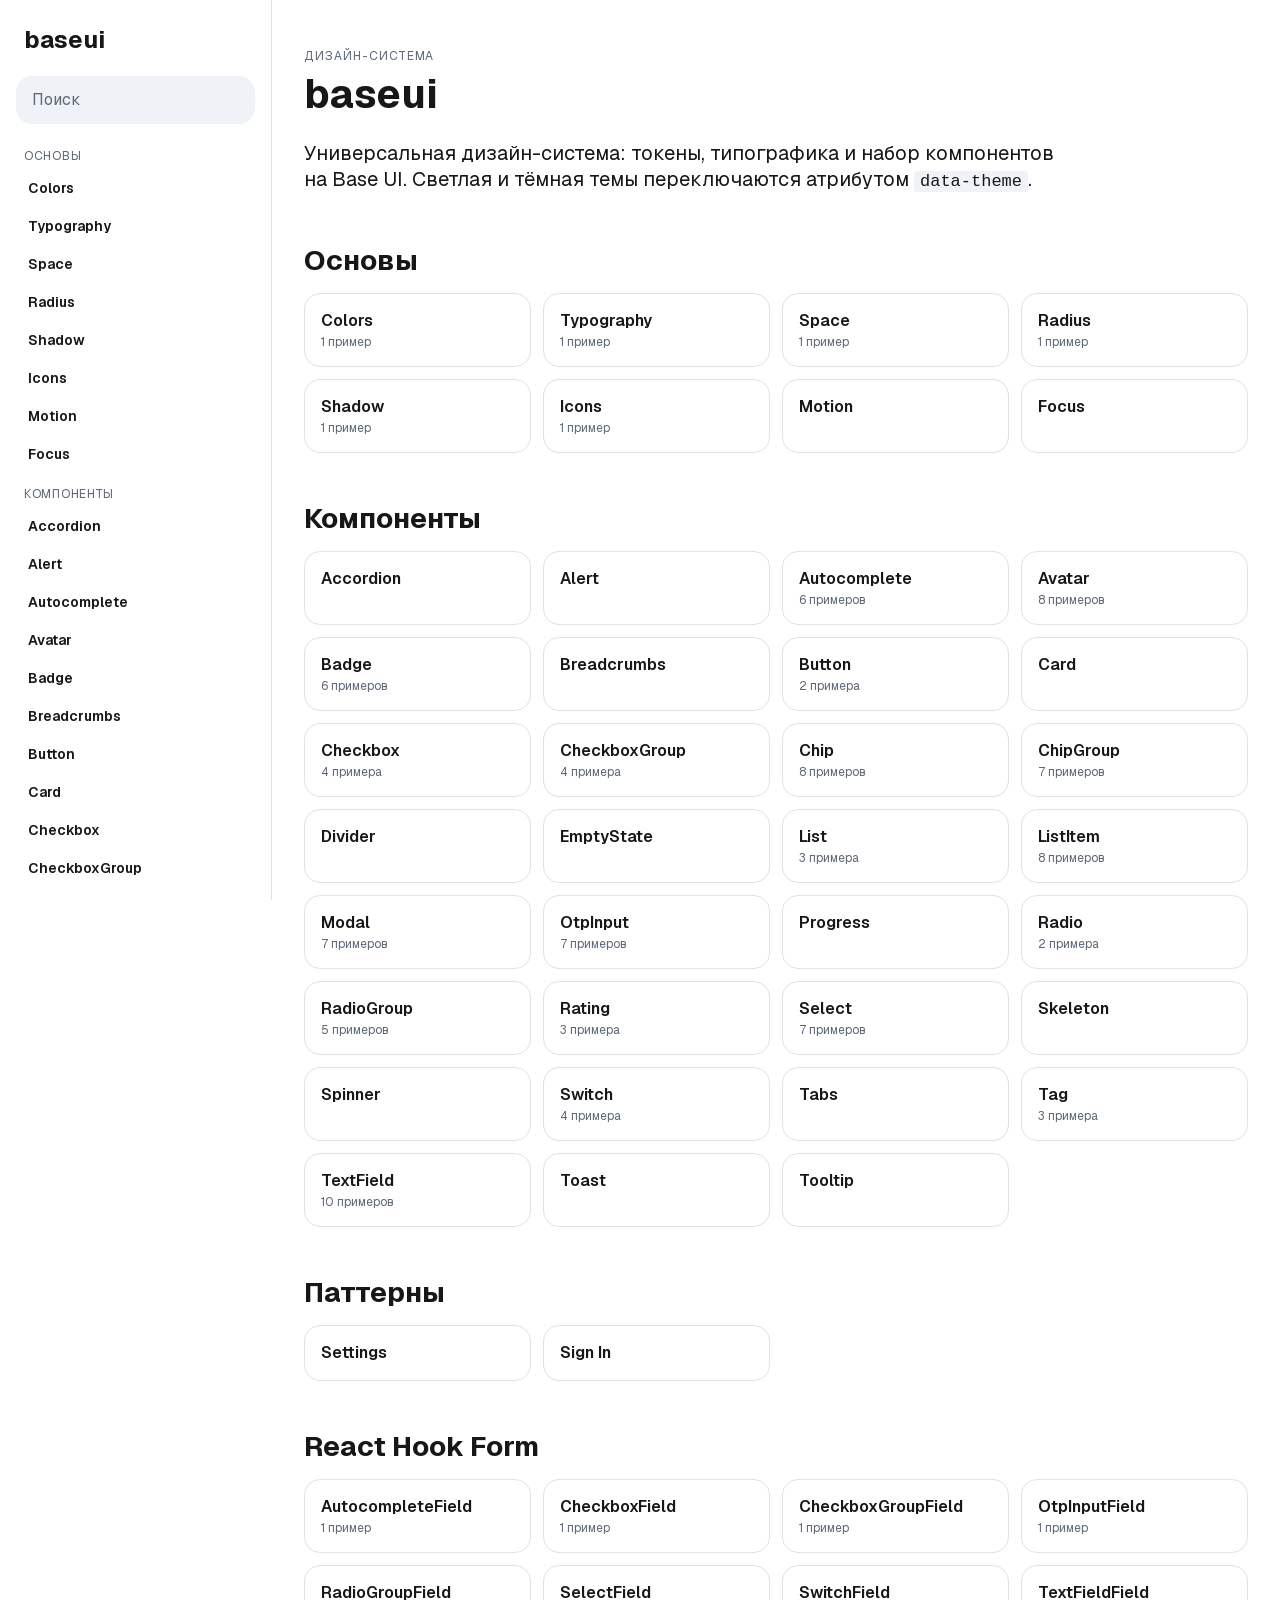
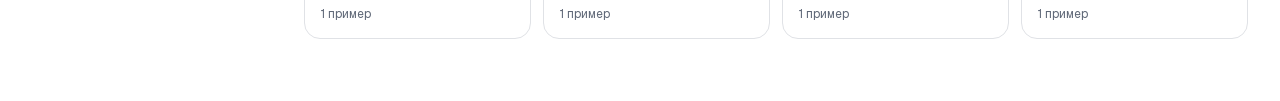
==== commit 73a1ce3d: "Improve design system: accessible colors, motion/focus/z-index tokens, 12 new components, patterns -" ====
--- a/index.html
+++ b/index.html
@@ -6,6 +6,7 @@
 <title>baseui</title>
 <link rel="stylesheet" href="tokens.css">
 <link rel="stylesheet" href="lib/components.css">
+<link rel="stylesheet" href="src/components.css">
 <link rel="stylesheet" href="site/site.css">
 </head>
 <body>
--- a/tokens.css
+++ b/tokens.css
@@ -3,7 +3,6 @@
 @font-face{font-family:Geist;src:url("./fonts/geist-cyrillic-D_Kiv5N3.woff2") format("woff2");font-weight:100 900;font-style:normal;font-display:swap;unicode-range:U+301,U+400-45F,U+490-491,U+4B0-4B1,U+2116}
 @font-face{font-family:Geist;src:url("./fonts/geist-latin-ext-Dr5IBr7O.woff2") format("woff2");font-weight:100 900;font-style:normal;font-display:swap;unicode-range:U+100-2BA,U+2BD-2C5,U+2C7-2CC,U+2CE-2D7,U+2DD-2FF,U+304,U+308,U+329,U+1D00-1DBF,U+1E00-1E9F,U+1EF2-1EFF,U+2020,U+20A0-20AB,U+20AD-20C0,U+2113,U+2C60-2C7F,U+A720-A7FF}
 @font-face{font-family:Geist;src:url("./fonts/geist-latin-BGnTDqni.woff2") format("woff2");font-weight:100 900;font-style:normal;font-display:swap;unicode-range:U+??,U+131,U+152-153,U+2BB-2BC,U+2C6,U+2DA,U+2DC,U+304,U+308,U+329,U+2000-206F,U+20AC,U+2122,U+2191,U+2193,U+2212,U+2215,U+FEFF,U+FFFD}
-@font-face{font-family:Hagrid Text;src:url("./fonts/hagrid-text-bold-5O-3wg4r.woff2") format("woff2");font-weight:700;font-style:normal;font-display:swap}
 
 :root,
 [data-theme="light"] {
@@ -11,10 +10,10 @@
 
   /* Text and Icon */
   --baseui-Text-and-Icon-Primary: #171717;
-  --baseui-Text-and-Icon-Secondary: #848e9c;
+  --baseui-Text-and-Icon-Secondary: #5f6877;
   --baseui-Text-and-Icon-OnColor: #ffffff;
   --baseui-Text-and-Icon-Disabled: #babfca;
-  --baseui-Text-and-Icon-Accent: #575df6;
+  --baseui-Text-and-Icon-Accent: #4b51ea;
 
   /* Background */
   --baseui-Background-Primary: #ffffff;
@@ -22,7 +21,7 @@
   --baseui-Background-Tertiary: #d4dae2;
   --baseui-Background-Disabled: #f0f0f0;
   --baseui-Background-Accent: #575df6;
-  --baseui-Background-Brand: #44cf5e;
+  --baseui-Background-Brand: #171717;
 
   /* Border */
   --baseui-Border-Primary: #e0e2e6;
@@ -39,9 +38,9 @@
   --baseui-Accent-Colors-Red: #e8634c;
 
   /* Extensions / Text and Icon */
-  --baseui-Extensions-Text-and-Icon-Error: #e8634c;
-  --baseui-Extensions-Text-and-Icon-Warning: #f5ba44;
-  --baseui-Extensions-Text-and-Icon-Success: #44cf5e;
+  --baseui-Extensions-Text-and-Icon-Error: #c4371f;
+  --baseui-Extensions-Text-and-Icon-Warning: #8a5a00;
+  --baseui-Extensions-Text-and-Icon-Success: #177a2f;
   --baseui-Extensions-Text-and-Icon-AlwaysDark: #171717;
   --baseui-Extensions-Text-and-Icon-AlwaysLight: #ffffff;
 
@@ -76,18 +75,18 @@
 
   /* Text and Icon */
   --baseui-Text-and-Icon-Primary: #ffffff;
-  --baseui-Text-and-Icon-Secondary: #7d7d7d;
+  --baseui-Text-and-Icon-Secondary: #999999;
   --baseui-Text-and-Icon-OnColor: #171717;
   --baseui-Text-and-Icon-Disabled: #7a7a7a;
-  --baseui-Text-and-Icon-Accent: #575df6;
+  --baseui-Text-and-Icon-Accent: #8f94ff;
 
   /* Background */
   --baseui-Background-Primary: #171717;
   --baseui-Background-Secondary: #2e2e2e;
   --baseui-Background-Tertiary: #373737;
   --baseui-Background-Disabled: #454545;
-  --baseui-Background-Accent: #575df6;
-  --baseui-Background-Brand: #44cf5e;
+  --baseui-Background-Accent: #8f94ff;
+  --baseui-Background-Brand: #ffffff;
 
   /* Border */
   --baseui-Border-Primary: #383838;
@@ -104,7 +103,7 @@
   --baseui-Accent-Colors-Red: #e8634c;
 
   /* Extensions / Text and Icon */
-  --baseui-Extensions-Text-and-Icon-Error: #e8634c;
+  --baseui-Extensions-Text-and-Icon-Error: #ff8a75;
   --baseui-Extensions-Text-and-Icon-Warning: #f5ba44;
   --baseui-Extensions-Text-and-Icon-Success: #44cf5e;
   --baseui-Extensions-Text-and-Icon-AlwaysDark: #171717;
@@ -124,13 +123,13 @@
   --baseui-Extensions-Background-LightSuccess: #114119;
   --baseui-Extensions-Background-LightAccent: #24276a;
   --baseui-Extensions-Background-LightError: #51150a;
-  --baseui-Extensions-Background-LightWarning: #eac57b;
+  --baseui-Extensions-Background-LightWarning: #4d3a06;
 
   /* Extensions / Border */
   --baseui-Extensions-Border-Selected: #ffffff;
   --baseui-Extensions-Border-SelectedAlwaysDark: #171717;
   --baseui-Extensions-Border-SelectedAlwaysLight: #ffffff;
-  --baseui-Extensions-Border-Accent: #575df6;
+  --baseui-Extensions-Border-Accent: #8f94ff;
   --baseui-Extensions-Border-Error: #e8634c;
   --baseui-Extensions-Border-Warning: #f5ba44;
   --baseui-Extensions-Border-Success: #44cf5e;
@@ -175,16 +174,47 @@
   --baseui-Shadow-L: 0 4px 28px 0 var(--baseui-Shadow-Color);
 }
 
+/* Motion — длительности и кривая; уважают prefers-reduced-motion (см. ниже) */
+:root {
+  --baseui-Motion-Duration-Fast: 120ms;
+  --baseui-Motion-Duration-Base: 200ms;
+  --baseui-Motion-Duration-Slow: 320ms;
+  --baseui-Motion-Easing: cubic-bezier(0.2, 0, 0, 1);
+}
+@media (prefers-reduced-motion: reduce) {
+  :root {
+    --baseui-Motion-Duration-Fast: 0ms;
+    --baseui-Motion-Duration-Base: 0ms;
+    --baseui-Motion-Duration-Slow: 0ms;
+  }
+}
+
+/* Focus — единое кольцо фокуса для всех интерактивных элементов */
+:root {
+  --baseui-Focus-Ring-Color: var(--baseui-Text-and-Icon-Accent);
+  --baseui-Focus-Ring-Width: 2px;
+  --baseui-Focus-Ring-Offset: 2px;
+}
+
+/* ZIndex — слои поверх страницы */
+:root {
+  --baseui-ZIndex-Sticky: 100;
+  --baseui-ZIndex-Overlay: 1000;
+  --baseui-ZIndex-Popup: 1001;
+  --baseui-ZIndex-Toast: 1100;
+  --baseui-ZIndex-Tooltip: 1200;
+}
+
 /* Typography */
 :root {
   --baseui-Typography-Font-Family:var(--font-geist,"Geist"), system-ui, -apple-system, "Segoe UI", sans-serif;
-  --baseui-Typography-Font-Family-Header:var(--font-hagrid,"Hagrid Text"), var(--baseui-Typography-Font-Family);
-  --baseui-Typography-Header-48:700 48px / 64px var(--baseui-Typography-Font-Family-Header);
-  --baseui-Typography-Header-40:700 40px / 52px var(--baseui-Typography-Font-Family-Header);
-  --baseui-Typography-Header-32:700 32px / 40px var(--baseui-Typography-Font-Family-Header);
-  --baseui-Typography-Header-28:700 28px / 34px var(--baseui-Typography-Font-Family-Header);
-  --baseui-Typography-Header-24:700 24px / 32px var(--baseui-Typography-Font-Family-Header);
-  --baseui-Typography-Header-20:700 20px / 24px var(--baseui-Typography-Font-Family-Header);
+  --baseui-Typography-Font-Family-Mono:ui-monospace, SFMono-Regular, Menlo, Consolas, monospace;
+  --baseui-Typography-Header-48:700 48px / 64px var(--baseui-Typography-Font-Family);
+  --baseui-Typography-Header-40:700 40px / 52px var(--baseui-Typography-Font-Family);
+  --baseui-Typography-Header-32:700 32px / 40px var(--baseui-Typography-Font-Family);
+  --baseui-Typography-Header-28:700 28px / 34px var(--baseui-Typography-Font-Family);
+  --baseui-Typography-Header-24:700 24px / 32px var(--baseui-Typography-Font-Family);
+  --baseui-Typography-Header-20:700 20px / 24px var(--baseui-Typography-Font-Family);
   --baseui-Typography-Text-20-Semi-Bold:600 20px / 26px var(--baseui-Typography-Font-Family);
   --baseui-Typography-Text-20-Regular:400 20px / 26px var(--baseui-Typography-Font-Family);
   --baseui-Typography-Text-16-Bold:700 16px / 22px var(--baseui-Typography-Font-Family);
--- a/lib/components.css
+++ b/lib/components.css
@@ -1,5 +1,5 @@
 /* Autocomplete-Cm8nvMxr.css */
-._control_raho5_7{box-sizing:border-box;align-items:center;width:100%;min-width:0;height:100%;display:flex}._input_raho5_16{all:unset;box-sizing:border-box;width:100%;min-width:0;height:22px;color:var(--baseui-Text-and-Icon-Primary);font:var(--baseui-Typography-Text-16-Regular);text-overflow:ellipsis;flex:auto;transition:transform .15s}._input_raho5_16::placeholder{color:var(--baseui-Text-and-Icon-Secondary);opacity:1}._input_raho5_16[data-disabled]{color:var(--baseui-Text-and-Icon-Disabled);-webkit-text-fill-color:var(--baseui-Text-and-Icon-Disabled);cursor:not-allowed}._input_raho5_16[data-disabled]::placeholder{color:var(--baseui-Text-and-Icon-Disabled)}@media (prefers-reduced-motion:reduce){._input_raho5_16{transition:none}}[data-float=floating][data-control]:not([data-multiple]) ._control_raho5_7:focus-within ._input_raho5_16,[data-float=floating][data-control]:not([data-multiple])[data-filled] ._input_raho5_16{transform:translateY(10px)}[data-multiple] ._input_raho5_16{flex:1 0 72px;width:auto}[data-float=floating] ._input_raho5_16::placeholder{color:#0000}[data-float=floating] ._control_raho5_7:focus-within ._input_raho5_16::placeholder{color:var(--baseui-Text-and-Icon-Secondary)}._affix_raho5_74{white-space:nowrap;visibility:hidden;color:var(--baseui-Text-and-Icon-Secondary);font:var(--baseui-Typography-Text-16-Regular);flex-shrink:0;transition:transform .15s}[data-control]:not([data-multiple]) ._control_raho5_7:focus-within ._affix_raho5_74,[data-control]:not([data-multiple])[data-filled] ._affix_raho5_74{visibility:visible}[data-float=floating][data-control]:not([data-multiple]) ._control_raho5_7:focus-within ._affix_raho5_74,[data-float=floating][data-control]:not([data-multiple])[data-filled] ._affix_raho5_74{transform:translateY(10px)}._affix_raho5_74:first-child{margin-right:var(--baseui-Space-XXS)}._input_raho5_16+._affix_raho5_74{margin-left:var(--baseui-Space-XXS)}[data-disabled] ._affix_raho5_74{color:var(--baseui-Text-and-Icon-Disabled)}@supports (field-sizing:content){:not([data-multiple]) ._hasSuffix_raho5_109 ._input_raho5_16{field-sizing:content;flex:0 auto;width:auto;min-width:1ch;max-width:100%}:not([data-multiple]) ._hasSuffix_raho5_109 ._clear_raho5_116{margin-left:auto}}._clear_raho5_116{all:unset;box-sizing:border-box;width:24px;height:24px;margin-left:var(--baseui-Space-S);color:var(--baseui-Text-and-Icon-Primary);cursor:pointer;flex:0 0 24px;justify-content:center;align-items:center;display:flex}._clear_raho5_116:focus-visible{border-radius:var(--baseui-Radius-XS);box-shadow:0 0 0 2px var(--baseui-Text-and-Icon-Accent)}._clear_raho5_116 svg{width:24px;height:24px;display:block}._chips_raho5_145{align-items:center;gap:var(--baseui-Space-XS);min-width:0;padding:var(--baseui-Space-XS) 0;flex-wrap:wrap;flex:auto;display:flex}._counterChip_raho5_155{all:unset;cursor:pointer}._chip_raho5_145,._counterChip_raho5_155{box-sizing:border-box;align-items:center;gap:var(--baseui-Space-XXS);border-radius:var(--baseui-Radius-L);background-color:var(--baseui-Extensions-Background-InversePrimary);max-width:100%;height:36px;color:var(--baseui-Text-and-Icon-OnColor);font:var(--baseui-Typography-Text-16-Regular);outline:none;flex:none;padding:7px 12px;display:flex}._chip_raho5_145:focus-visible,._counterChip_raho5_155:focus-visible{outline:2px solid var(--baseui-Extensions-Border-Selected);outline-offset:2px}._counterCount_raho5_182{color:var(--baseui-Text-and-Icon-Secondary)}._counterRemove_raho5_186{flex:0 0 20px;justify-content:center;align-items:center;width:20px;height:20px;display:flex}._counterRemove_raho5_186 svg{width:20px;height:20px;display:block}._chipText_raho5_200{text-overflow:ellipsis;white-space:nowrap;min-width:0;overflow:hidden}._chipRemove_raho5_207{all:unset;box-sizing:border-box;color:currentColor;cursor:pointer;flex:0 0 20px;justify-content:center;align-items:center;width:20px;height:20px;display:flex}._chipRemove_raho5_207:focus-visible{border-radius:50%;outline:2px solid}._chipRemove_raho5_207 svg{width:20px;height:20px;display:block}._chipRemove_raho5_207[data-disabled]{cursor:not-allowed}
+._control_raho5_7{box-sizing:border-box;align-items:center;width:100%;min-width:0;height:100%;display:flex}._input_raho5_16{all:unset;box-sizing:border-box;width:100%;min-width:0;height:22px;color:var(--baseui-Text-and-Icon-Primary);font:var(--baseui-Typography-Text-16-Regular);text-overflow:ellipsis;flex:auto;transition:transform .15s}._input_raho5_16::placeholder{color:var(--baseui-Text-and-Icon-Secondary);opacity:1}._input_raho5_16[data-disabled]{color:var(--baseui-Text-and-Icon-Disabled);-webkit-text-fill-color:var(--baseui-Text-and-Icon-Disabled);cursor:not-allowed}._input_raho5_16[data-disabled]::placeholder{color:var(--baseui-Text-and-Icon-Disabled)}@media (prefers-reduced-motion:reduce){._input_raho5_16{transition:none}}[data-float=floating][data-control]:not([data-multiple]) ._control_raho5_7:focus-within ._input_raho5_16,[data-float=floating][data-control]:not([data-multiple])[data-filled] ._input_raho5_16{transform:translateY(10px)}[data-multiple] ._input_raho5_16{flex:1 0 72px;width:auto}[data-float=floating] ._input_raho5_16::placeholder{color:#0000}[data-float=floating] ._control_raho5_7:focus-within ._input_raho5_16::placeholder{color:var(--baseui-Text-and-Icon-Secondary)}._affix_raho5_74{white-space:nowrap;visibility:hidden;color:var(--baseui-Text-and-Icon-Secondary);font:var(--baseui-Typography-Text-16-Regular);flex-shrink:0;transition:transform .15s}[data-control]:not([data-multiple]) ._control_raho5_7:focus-within ._affix_raho5_74,[data-control]:not([data-multiple])[data-filled] ._affix_raho5_74{visibility:visible}[data-float=floating][data-control]:not([data-multiple]) ._control_raho5_7:focus-within ._affix_raho5_74,[data-float=floating][data-control]:not([data-multiple])[data-filled] ._affix_raho5_74{transform:translateY(10px)}._affix_raho5_74:first-child{margin-right:var(--baseui-Space-XXS)}._input_raho5_16+._affix_raho5_74{margin-left:var(--baseui-Space-XXS)}[data-disabled] ._affix_raho5_74{color:var(--baseui-Text-and-Icon-Disabled)}@supports (field-sizing:content){:not([data-multiple]) ._hasSuffix_raho5_109 ._input_raho5_16{field-sizing:content;flex:0 auto;width:auto;min-width:1ch;max-width:100%}:not([data-multiple]) ._hasSuffix_raho5_109 ._clear_raho5_116{margin-left:auto}}._clear_raho5_116{all:unset;box-sizing:border-box;width:24px;height:24px;margin-left:var(--baseui-Space-S);color:var(--baseui-Text-and-Icon-Primary);cursor:pointer;flex:0 0 24px;justify-content:center;align-items:center;display:flex}._clear_raho5_116:focus-visible{border-radius:var(--baseui-Radius-XS);box-shadow:0 0 0 2px var(--baseui-Text-and-Icon-Accent)}._clear_raho5_116 svg{width:24px;height:24px;display:block}._chips_raho5_145{align-items:center;gap:var(--baseui-Space-XS);min-width:0;padding:var(--baseui-Space-XS) 0;flex-wrap:wrap;flex:auto;display:flex}._counterChip_raho5_155{all:unset;cursor:pointer}._chip_raho5_145,._counterChip_raho5_155{box-sizing:border-box;align-items:center;gap:var(--baseui-Space-XXS);border-radius:var(--baseui-Radius-L);background-color:var(--baseui-Extensions-Background-InversePrimary);max-width:100%;height:36px;color:var(--baseui-Text-and-Icon-OnColor);font:var(--baseui-Typography-Text-16-Regular);outline:none;flex:none;padding:7px 12px;display:flex}._chip_raho5_145:focus-visible,._counterChip_raho5_155:focus-visible{outline:var(--baseui-Focus-Ring-Width) solid var(--baseui-Focus-Ring-Color);outline-offset:var(--baseui-Focus-Ring-Offset)}._counterCount_raho5_182{color:var(--baseui-Text-and-Icon-Secondary)}._counterRemove_raho5_186{flex:0 0 20px;justify-content:center;align-items:center;width:20px;height:20px;display:flex}._counterRemove_raho5_186 svg{width:20px;height:20px;display:block}._chipText_raho5_200{text-overflow:ellipsis;white-space:nowrap;min-width:0;overflow:hidden}._chipRemove_raho5_207{all:unset;box-sizing:border-box;color:currentColor;cursor:pointer;flex:0 0 20px;justify-content:center;align-items:center;width:20px;height:20px;display:flex}._chipRemove_raho5_207:focus-visible{border-radius:50%;outline:2px solid}._chipRemove_raho5_207 svg{width:20px;height:20px;display:block}._chipRemove_raho5_207[data-disabled]{cursor:not-allowed}
 
 /* Avatar-CMzoSrXD.css */
 ._root_b9eb7_1{vertical-align:middle;flex-shrink:0;display:inline-flex;position:relative}._surface_b9eb7_8{background-color:var(--baseui-Extensions-Background-LightAccent);color:var(--baseui-Text-and-Icon-Accent);justify-content:center;align-items:center;display:flex;position:absolute;inset:0;overflow:hidden}._picture_b9eb7_19{object-fit:cover;object-position:bottom;width:100%;height:100%}._fallback_b9eb7_26{justify-content:center;align-items:center;display:inline-flex}._glyph_b9eb7_32{flex-shrink:0;justify-content:center;align-items:center;display:inline-flex}._glyph_b9eb7_32 svg{width:100%;height:100%;display:block}._initials_b9eb7_44{white-space:nowrap;font:var(--baseui-Typography-Text-12-Regular)}._image_b9eb7_49 ._surface_b9eb7_8{background-color:var(--baseui-avatar-custom-background,var(--baseui-Background-Accent))}._circle_b9eb7_53 ._surface_b9eb7_8{border-radius:var(--baseui-Radius-FullRound)}._rounded_b9eb7_57._xsmall_b9eb7_57 ._surface_b9eb7_8{border-radius:var(--baseui-Radius-XS)}._rounded_b9eb7_57._small_b9eb7_60 ._surface_b9eb7_8{border-radius:var(--baseui-Radius-S)}._rounded_b9eb7_57._medium_b9eb7_63 ._surface_b9eb7_8{border-radius:var(--baseui-Radius-M)}._rounded_b9eb7_57._large_b9eb7_66 ._surface_b9eb7_8{border-radius:var(--baseui-Radius-L)}._rounded_b9eb7_57._xlarge_b9eb7_69 ._surface_b9eb7_8{border-radius:var(--baseui-Radius-XL2)}._xsmall_b9eb7_57{width:24px;height:24px}._small_b9eb7_60{width:32px;height:32px}._medium_b9eb7_63{width:48px;height:48px}._medium_b9eb7_63 ._initials_b9eb7_44{font:var(--baseui-Typography-Text-16-Regular)}._large_b9eb7_66{width:64px;height:64px}._large_b9eb7_66 ._initials_b9eb7_44{font:var(--baseui-Typography-Text-20-Regular)}._xlarge_b9eb7_69{width:80px;height:80px}._xlarge_b9eb7_69 ._initials_b9eb7_44{font:var(--baseui-Typography-Text-20-Regular)}._xsmall_b9eb7_57 ._glyph_b9eb7_32,._small_b9eb7_60 ._glyph_b9eb7_32{width:16px;height:16px}._medium_b9eb7_63 ._glyph_b9eb7_32{width:24px;height:24px}._large_b9eb7_66 ._glyph_b9eb7_32{width:32px;height:32px}._xlarge_b9eb7_69 ._glyph_b9eb7_32{width:40px;height:40px}._badge_b9eb7_128{border:1px solid var(--baseui-Background-Primary);border-radius:var(--baseui-Radius-FullRound);background-color:var(--baseui-Background-Brand);position:absolute;top:-1px;right:-1px}._xsmall_b9eb7_57 ._badge_b9eb7_128,._small_b9eb7_60 ._badge_b9eb7_128{width:8px;height:8px}._medium_b9eb7_63 ._badge_b9eb7_128{width:12px;height:12px}._large_b9eb7_66 ._badge_b9eb7_128{width:16px;height:16px}._xlarge_b9eb7_69 ._badge_b9eb7_128{width:16px;height:16px;top:7px;right:7px}._root_b9eb7_1[data-disabled] ._surface_b9eb7_8{background-color:var(--baseui-Background-Disabled);color:var(--baseui-Text-and-Icon-Disabled)}._root_b9eb7_1[data-disabled]._image_b9eb7_49 ._surface_b9eb7_8{background-color:var(--baseui-Background-Secondary)}._root_b9eb7_1[data-disabled] ._picture_b9eb7_19{opacity:.32}._root_b9eb7_1[data-disabled] ._badge_b9eb7_128{background-color:var(--baseui-Background-Disabled)}
@@ -8,7 +8,7 @@
 ._root_6zq9p_2{box-sizing:border-box;vertical-align:middle;border:1px solid var(--baseui-Background-Primary);border-radius:var(--baseui-Radius-FullRound);flex-shrink:0;justify-content:center;align-items:center;display:inline-flex}._dot-small_6zq9p_13{width:8px;height:8px}._dot-medium_6zq9p_18{width:12px;height:12px}._dot-large_6zq9p_23{width:16px;height:16px}._text_6zq9p_29,._number_6zq9p_30{min-width:16px;min-height:16px;padding-inline:var(--baseui-Space-XXS)}._label_6zq9p_36{white-space:nowrap;font:var(--baseui-Typography-Text-10-Regular)}._primary_6zq9p_41{background-color:var(--baseui-Extensions-Background-InversePrimary);color:var(--baseui-Text-and-Icon-OnColor)}._brand_6zq9p_46{background-color:var(--baseui-Background-Brand);color:var(--baseui-Text-and-Icon-OnColor)}._error_6zq9p_52{background-color:var(--baseui-Extensions-Text-and-Icon-Error);color:var(--baseui-Text-and-Icon-OnColor)}._warning_6zq9p_57{background-color:var(--baseui-Extensions-Background-Warning);color:var(--baseui-Extensions-Text-and-Icon-AlwaysDark)}._root_6zq9p_2[data-disabled]{background-color:var(--baseui-Background-Disabled);color:var(--baseui-Text-and-Icon-Disabled)}
 
 /* Button-DsAr8lMQ.css */
-._button_h5cjz_1{all:unset;box-sizing:border-box;cursor:pointer;justify-content:center;align-items:center;display:inline-flex;position:relative}._button_h5cjz_1:focus-visible{outline:2px solid var(--baseui-Text-and-Icon-Accent);outline-offset:2px}._button_h5cjz_1:disabled:not([data-loading]),._button_h5cjz_1[data-disabled]:not([data-loading]){background-color:var(--baseui-Background-Disabled);color:var(--baseui-Text-and-Icon-Disabled);cursor:not-allowed;background-image:none}._button_h5cjz_1[data-loading]{cursor:progress}._button_h5cjz_1[data-loading-disabled]{background-color:var(--baseui-Background-Disabled);color:var(--baseui-Text-and-Icon-Disabled);cursor:not-allowed;background-image:none}._fullWidth_h5cjz_30{width:100%}._large_h5cjz_34{font:var(--baseui-Typography-Text-20-Semi-Bold);height:56px;padding-inline:var(--baseui-Space-XL1);border-radius:16px}._large_h5cjz_34 ._label_h5cjz_40{gap:var(--baseui-Space-S)}._large_h5cjz_34 ._icon_h5cjz_43,._large_h5cjz_34 ._spinner_h5cjz_44{width:24px;height:24px}._medium_h5cjz_49{font:var(--baseui-Typography-Text-16-Semi-Bold);height:48px;padding-inline:var(--baseui-Space-L);border-radius:14px}._small_h5cjz_56{font:var(--baseui-Typography-Text-16-Semi-Bold);height:40px;padding-inline:var(--baseui-Space-M);border-radius:12px}._xsmall_h5cjz_63{font:var(--baseui-Typography-Text-14-Semi-Bold);height:32px;padding-inline:var(--baseui-Space-S);border-radius:10px}._xsmall_h5cjz_63 ._icon_h5cjz_43,._xsmall_h5cjz_63 ._spinner_h5cjz_44{width:16px;height:16px}._primary_h5cjz_75{background-color:var(--baseui-Background-Brand);color:var(--baseui-Text-and-Icon-OnColor)}@media (hover),(-ms-high-contrast:none),(-ms-high-contrast:active){._primary_h5cjz_75:hover:not(:disabled):not([data-disabled]):not(._text_h5cjz_80){background-color:oklch(from var(--baseui-Background-Brand) clamp(0, l + sign(.5 - l) * max(abs(.5 - l) * .1, .03), 1) c h)}}._secondary_h5cjz_85{background-color:var(--baseui-Background-Secondary);color:var(--baseui-Text-and-Icon-Primary)}@media (hover),(-ms-high-contrast:none),(-ms-high-contrast:active){._secondary_h5cjz_85:hover:not(:disabled):not([data-disabled]):not(._text_h5cjz_80){background-color:oklch(from var(--baseui-Background-Secondary) clamp(0, l + sign(.5 - l) * max(abs(.5 - l) * .1, .03), 1) c h)}}._custom_h5cjz_95{background-color:var(--baseui-button-custom-background,var(--baseui-Background-Accent));color:var(--baseui-button-custom-color,var(--baseui-Text-and-Icon-OnColor))}@media (hover),(-ms-high-contrast:none),(-ms-high-contrast:active){._custom_h5cjz_95:hover:not(:disabled):not([data-disabled]):not(._text_h5cjz_80){background-color:oklch(from var(--baseui-button-custom-background,var(--baseui-Background-Accent)) clamp(0, l + sign(.5 - l) * max(abs(.5 - l) * .1, .03), 1) c h)}}._text_h5cjz_80{color:var(--baseui-Text-and-Icon-Primary);background-color:#0000}@media (hover),(-ms-high-contrast:none),(-ms-high-contrast:active){._text_h5cjz_80:hover:not(:disabled):not([data-disabled]){background-color:oklch(from var(--baseui-Extensions-Background-OverlayLight) clamp(0, l + sign(.5 - l) * max(abs(.5 - l) * .1, .03), 1) c h)}}._text_h5cjz_80:disabled:not([data-loading]),._text_h5cjz_80[data-disabled]:not([data-loading]),._text_h5cjz_80[data-loading-disabled]{background-color:#0000}._label_h5cjz_40{align-items:center;gap:var(--baseui-Space-XS);display:inline-flex}._labelHidden_h5cjz_127{opacity:0}._icon_h5cjz_43{flex-shrink:0;justify-content:center;align-items:center;width:20px;height:20px;display:inline-flex}._icon_h5cjz_43 svg,._icon_h5cjz_43 img{width:100%;height:100%;display:block}._spinner_h5cjz_44{border:2px solid;border-right-color:#0000;border-radius:50%;width:20px;height:20px;margin:0;animation:.6s linear infinite _baseui-button-spin_h5cjz_1;position:absolute;top:50%;left:50%;translate:-50% -50%}@media (prefers-reduced-motion:reduce){._spinner_h5cjz_44{animation-duration:1.2s}}@keyframes _baseui-button-spin_h5cjz_1{to{transform:rotate(360deg)}}
+._button_h5cjz_1{all:unset;box-sizing:border-box;cursor:pointer;justify-content:center;align-items:center;display:inline-flex;position:relative}._button_h5cjz_1:focus-visible{outline:var(--baseui-Focus-Ring-Width) solid var(--baseui-Focus-Ring-Color);outline-offset:var(--baseui-Focus-Ring-Offset)}._button_h5cjz_1:disabled:not([data-loading]),._button_h5cjz_1[data-disabled]:not([data-loading]){background-color:var(--baseui-Background-Disabled);color:var(--baseui-Text-and-Icon-Disabled);cursor:not-allowed;background-image:none}._button_h5cjz_1[data-loading]{cursor:progress}._button_h5cjz_1[data-loading-disabled]{background-color:var(--baseui-Background-Disabled);color:var(--baseui-Text-and-Icon-Disabled);cursor:not-allowed;background-image:none}._fullWidth_h5cjz_30{width:100%}._large_h5cjz_34{font:var(--baseui-Typography-Text-20-Semi-Bold);height:56px;padding-inline:var(--baseui-Space-XL1);border-radius:16px}._large_h5cjz_34 ._label_h5cjz_40{gap:var(--baseui-Space-S)}._large_h5cjz_34 ._icon_h5cjz_43,._large_h5cjz_34 ._spinner_h5cjz_44{width:24px;height:24px}._medium_h5cjz_49{font:var(--baseui-Typography-Text-16-Semi-Bold);height:48px;padding-inline:var(--baseui-Space-L);border-radius:14px}._small_h5cjz_56{font:var(--baseui-Typography-Text-16-Semi-Bold);height:40px;padding-inline:var(--baseui-Space-M);border-radius:12px}._xsmall_h5cjz_63{font:var(--baseui-Typography-Text-14-Semi-Bold);height:32px;padding-inline:var(--baseui-Space-S);border-radius:10px}._xsmall_h5cjz_63 ._icon_h5cjz_43,._xsmall_h5cjz_63 ._spinner_h5cjz_44{width:16px;height:16px}._primary_h5cjz_75{background-color:var(--baseui-Background-Brand);color:var(--baseui-Text-and-Icon-OnColor)}@media (hover),(-ms-high-contrast:none),(-ms-high-contrast:active){._primary_h5cjz_75:hover:not(:disabled):not([data-disabled]):not(._text_h5cjz_80){background-color:oklch(from var(--baseui-Background-Brand) clamp(0, l + sign(.5 - l) * max(abs(.5 - l) * .1, .03), 1) c h)}}._secondary_h5cjz_85{background-color:var(--baseui-Background-Secondary);color:var(--baseui-Text-and-Icon-Primary)}@media (hover),(-ms-high-contrast:none),(-ms-high-contrast:active){._secondary_h5cjz_85:hover:not(:disabled):not([data-disabled]):not(._text_h5cjz_80){background-color:oklch(from var(--baseui-Background-Secondary) clamp(0, l + sign(.5 - l) * max(abs(.5 - l) * .1, .03), 1) c h)}}._custom_h5cjz_95{background-color:var(--baseui-button-custom-background,var(--baseui-Background-Accent));color:var(--baseui-button-custom-color,var(--baseui-Text-and-Icon-OnColor))}@media (hover),(-ms-high-contrast:none),(-ms-high-contrast:active){._custom_h5cjz_95:hover:not(:disabled):not([data-disabled]):not(._text_h5cjz_80){background-color:oklch(from var(--baseui-button-custom-background,var(--baseui-Background-Accent)) clamp(0, l + sign(.5 - l) * max(abs(.5 - l) * .1, .03), 1) c h)}}._text_h5cjz_80{color:var(--baseui-Text-and-Icon-Primary);background-color:#0000}@media (hover),(-ms-high-contrast:none),(-ms-high-contrast:active){._text_h5cjz_80:hover:not(:disabled):not([data-disabled]){background-color:oklch(from var(--baseui-Extensions-Background-OverlayLight) clamp(0, l + sign(.5 - l) * max(abs(.5 - l) * .1, .03), 1) c h)}}._text_h5cjz_80:disabled:not([data-loading]),._text_h5cjz_80[data-disabled]:not([data-loading]),._text_h5cjz_80[data-loading-disabled]{background-color:#0000}._label_h5cjz_40{align-items:center;gap:var(--baseui-Space-XS);display:inline-flex}._labelHidden_h5cjz_127{opacity:0}._icon_h5cjz_43{flex-shrink:0;justify-content:center;align-items:center;width:20px;height:20px;display:inline-flex}._icon_h5cjz_43 svg,._icon_h5cjz_43 img{width:100%;height:100%;display:block}._spinner_h5cjz_44{border:2px solid;border-right-color:#0000;border-radius:50%;width:20px;height:20px;margin:0;animation:.6s linear infinite _baseui-button-spin_h5cjz_1;position:absolute;top:50%;left:50%;translate:-50% -50%}@media (prefers-reduced-motion:reduce){._spinner_h5cjz_44{animation-duration:1.2s}}@keyframes _baseui-button-spin_h5cjz_1{to{transform:rotate(360deg)}}
 
 /* Checkbox-B45PPhyS.css */
 ._field_1p6mm_1{align-items:flex-start;gap:var(--baseui-Space-XXS);vertical-align:middle;flex-direction:column;display:inline-flex}._root_1p6mm_9{align-items:flex-start;gap:var(--baseui-Space-S);cursor:pointer;-webkit-user-select:none;user-select:none;font:var(--baseui-Typography-Text-16-Regular);color:var(--baseui-Text-and-Icon-Primary);display:inline-flex}._root_1p6mm_9:has(._box_1p6mm_18[data-disabled]){cursor:not-allowed;color:var(--baseui-Text-and-Icon-Disabled)}._box_1p6mm_18{all:unset;box-sizing:border-box;border-radius:var(--baseui-Radius-XS);border:2px solid var(--baseui-Border-Accent);background-color:var(--baseui-Background-Primary);flex-shrink:0;justify-content:center;align-items:center;width:24px;height:24px;display:inline-flex}._box_1p6mm_18:focus-visible{box-shadow:inset 0 0 0 2px var(--baseui-Text-and-Icon-Accent)}._box_1p6mm_18[data-checked],._box_1p6mm_18[data-indeterminate]{background-color:var(--baseui-Text-and-Icon-Primary);border-color:var(--baseui-Text-and-Icon-Primary)}._box_1p6mm_18[data-disabled]{border-color:var(--baseui-Border-Disabled)}._box_1p6mm_18[data-disabled][data-checked],._box_1p6mm_18[data-disabled][data-indeterminate]{background-color:var(--baseui-Text-and-Icon-Disabled);border-color:var(--baseui-Text-and-Icon-Disabled)}._indicator_1p6mm_51{color:var(--baseui-Background-Primary);justify-content:center;align-items:center;display:inline-flex}._indicator_1p6mm_51 svg{width:16px;height:16px;display:block}._indicator_1p6mm_51 svg:last-child,._box_1p6mm_18[data-indeterminate] ._indicator_1p6mm_51 svg:first-child{display:none}._box_1p6mm_18[data-indeterminate] ._indicator_1p6mm_51 svg:last-child{display:block}._error_1p6mm_73{font:var(--baseui-Typography-Text-14-Regular);color:var(--baseui-Extensions-Text-and-Icon-Error)}
@@ -17,7 +17,7 @@
 ._field_1v23q_1{align-items:flex-start;gap:var(--baseui-Space-M);flex-direction:column;display:inline-flex}._title_1v23q_8{font:var(--baseui-Typography-Text-16-Regular);color:var(--baseui-Text-and-Icon-Primary)}._list_1v23q_13{gap:var(--baseui-Space-M);flex-direction:column;display:flex}._subgroup_1v23q_19{padding-left:36px}._caption_1v23q_23{font:var(--baseui-Typography-Text-14-Regular);color:var(--baseui-Text-and-Icon-Secondary)}._error_1v23q_28{font:var(--baseui-Typography-Text-14-Regular);color:var(--baseui-Extensions-Text-and-Icon-Error)}
 
 /* Chip-Ca7_NnC3.css */
-._chip_4xxzj_1{all:unset;box-sizing:border-box;align-items:center;gap:var(--baseui-Space-XXS);border-radius:var(--baseui-Radius-L);color:var(--baseui-Text-and-Icon-Primary);white-space:nowrap;cursor:pointer;display:inline-flex}._chip_4xxzj_1:focus-visible{outline:2px solid var(--baseui-Text-and-Icon-Accent);outline-offset:2px}._chip_4xxzj_1:disabled,._chip_4xxzj_1[data-disabled]{cursor:not-allowed}._medium_4xxzj_20{padding:7px var(--baseui-Space-S);font:var(--baseui-Typography-Text-16-Regular)}._small_4xxzj_25{padding:6px var(--baseui-Space-S);font:var(--baseui-Typography-Text-14-Regular)}._medium_4xxzj_20._hasAvatar_4xxzj_30{padding:2px var(--baseui-Space-S) 2px 2px}._small_4xxzj_25._hasAvatar_4xxzj_30{padding:var(--baseui-Space-XXS) var(--baseui-Space-S) var(--baseui-Space-XXS) var(--baseui-Space-XXS)}._icon_4xxzj_38,._action_4xxzj_39{flex-shrink:0;justify-content:center;align-items:center;width:20px;height:20px;display:inline-flex}._icon_4xxzj_38 svg,._icon_4xxzj_38 img,._action_4xxzj_39 svg,._action_4xxzj_39 img{width:100%;height:100%;display:block}._avatar_4xxzj_56{flex-shrink:0;justify-content:center;align-items:center;display:inline-flex}._medium_4xxzj_20 ._avatar_4xxzj_56{width:32px;height:32px}._small_4xxzj_25 ._avatar_4xxzj_56{width:24px;height:24px}._label_4xxzj_73{min-width:0}._counter_4xxzj_77{color:var(--baseui-Text-and-Icon-Secondary);flex-shrink:0}._filled_4xxzj_82{background-color:var(--baseui-Background-Secondary)}@media (hover),(-ms-high-contrast:none),(-ms-high-contrast:active){._filled_4xxzj_82:hover:not(:disabled):not([data-disabled]):not([data-pressed]){background-color:oklch(from var(--baseui-Background-Secondary) clamp(0, l + sign(.5 - l) * max(abs(.5 - l) * .1, .03), 1) c h)}}._filled_4xxzj_82._success_4xxzj_90{background-color:var(--baseui-Extensions-Background-LightSuccess)}._filled_4xxzj_82._error_4xxzj_93{background-color:var(--baseui-Extensions-Background-LightError)}._filled_4xxzj_82[data-pressed]{background-color:var(--baseui-Extensions-Background-InversePrimary);color:var(--baseui-Text-and-Icon-OnColor)}._filled_4xxzj_82:disabled,._filled_4xxzj_82[data-disabled]{background-color:var(--baseui-Background-Disabled);color:var(--baseui-Text-and-Icon-Disabled)}._filled_4xxzj_82:disabled ._counter_4xxzj_77,._filled_4xxzj_82[data-disabled] ._counter_4xxzj_77{color:var(--baseui-Text-and-Icon-Disabled)}._outlined_4xxzj_108{box-shadow:inset 0 0 0 1px var(--baseui-Border-Primary)}@media (hover),(-ms-high-contrast:none),(-ms-high-contrast:active){._outlined_4xxzj_108:hover:not(:disabled):not([data-disabled]):not([data-pressed]){box-shadow:inset 0 0 0 1px var(--baseui-Border-Accent)}}._outlined_4xxzj_108._success_4xxzj_90{box-shadow:inset 0 0 0 1px var(--baseui-Extensions-Border-Success)}._outlined_4xxzj_108._error_4xxzj_93{box-shadow:inset 0 0 0 1px var(--baseui-Extensions-Border-Error)}._outlined_4xxzj_108[data-pressed]{box-shadow:inset 0 0 0 1px var(--baseui-Extensions-Border-Selected)}._outlined_4xxzj_108:disabled,._outlined_4xxzj_108[data-disabled]{box-shadow:inset 0 0 0 1px var(--baseui-Text-and-Icon-Disabled);color:var(--baseui-Text-and-Icon-Disabled)}._outlined_4xxzj_108:disabled ._counter_4xxzj_77,._outlined_4xxzj_108[data-disabled] ._counter_4xxzj_77{color:var(--baseui-Text-and-Icon-Disabled)}
+._chip_4xxzj_1{all:unset;box-sizing:border-box;align-items:center;gap:var(--baseui-Space-XXS);border-radius:var(--baseui-Radius-L);color:var(--baseui-Text-and-Icon-Primary);white-space:nowrap;cursor:pointer;display:inline-flex}._chip_4xxzj_1:focus-visible{outline:var(--baseui-Focus-Ring-Width) solid var(--baseui-Focus-Ring-Color);outline-offset:var(--baseui-Focus-Ring-Offset)}._chip_4xxzj_1:disabled,._chip_4xxzj_1[data-disabled]{cursor:not-allowed}._medium_4xxzj_20{padding:7px var(--baseui-Space-S);font:var(--baseui-Typography-Text-16-Regular)}._small_4xxzj_25{padding:6px var(--baseui-Space-S);font:var(--baseui-Typography-Text-14-Regular)}._medium_4xxzj_20._hasAvatar_4xxzj_30{padding:2px var(--baseui-Space-S) 2px 2px}._small_4xxzj_25._hasAvatar_4xxzj_30{padding:var(--baseui-Space-XXS) var(--baseui-Space-S) var(--baseui-Space-XXS) var(--baseui-Space-XXS)}._icon_4xxzj_38,._action_4xxzj_39{flex-shrink:0;justify-content:center;align-items:center;width:20px;height:20px;display:inline-flex}._icon_4xxzj_38 svg,._icon_4xxzj_38 img,._action_4xxzj_39 svg,._action_4xxzj_39 img{width:100%;height:100%;display:block}._avatar_4xxzj_56{flex-shrink:0;justify-content:center;align-items:center;display:inline-flex}._medium_4xxzj_20 ._avatar_4xxzj_56{width:32px;height:32px}._small_4xxzj_25 ._avatar_4xxzj_56{width:24px;height:24px}._label_4xxzj_73{min-width:0}._counter_4xxzj_77{color:var(--baseui-Text-and-Icon-Secondary);flex-shrink:0}._filled_4xxzj_82{background-color:var(--baseui-Background-Secondary)}@media (hover),(-ms-high-contrast:none),(-ms-high-contrast:active){._filled_4xxzj_82:hover:not(:disabled):not([data-disabled]):not([data-pressed]){background-color:oklch(from var(--baseui-Background-Secondary) clamp(0, l + sign(.5 - l) * max(abs(.5 - l) * .1, .03), 1) c h)}}._filled_4xxzj_82._success_4xxzj_90{background-color:var(--baseui-Extensions-Background-LightSuccess)}._filled_4xxzj_82._error_4xxzj_93{background-color:var(--baseui-Extensions-Background-LightError)}._filled_4xxzj_82[data-pressed]{background-color:var(--baseui-Extensions-Background-InversePrimary);color:var(--baseui-Text-and-Icon-OnColor)}._filled_4xxzj_82:disabled,._filled_4xxzj_82[data-disabled]{background-color:var(--baseui-Background-Disabled);color:var(--baseui-Text-and-Icon-Disabled)}._filled_4xxzj_82:disabled ._counter_4xxzj_77,._filled_4xxzj_82[data-disabled] ._counter_4xxzj_77{color:var(--baseui-Text-and-Icon-Disabled)}._outlined_4xxzj_108{box-shadow:inset 0 0 0 1px var(--baseui-Border-Primary)}@media (hover),(-ms-high-contrast:none),(-ms-high-contrast:active){._outlined_4xxzj_108:hover:not(:disabled):not([data-disabled]):not([data-pressed]){box-shadow:inset 0 0 0 1px var(--baseui-Border-Accent)}}._outlined_4xxzj_108._success_4xxzj_90{box-shadow:inset 0 0 0 1px var(--baseui-Extensions-Border-Success)}._outlined_4xxzj_108._error_4xxzj_93{box-shadow:inset 0 0 0 1px var(--baseui-Extensions-Border-Error)}._outlined_4xxzj_108[data-pressed]{box-shadow:inset 0 0 0 1px var(--baseui-Extensions-Border-Selected)}._outlined_4xxzj_108:disabled,._outlined_4xxzj_108[data-disabled]{box-shadow:inset 0 0 0 1px var(--baseui-Text-and-Icon-Disabled);color:var(--baseui-Text-and-Icon-Disabled)}._outlined_4xxzj_108:disabled ._counter_4xxzj_77,._outlined_4xxzj_108[data-disabled] ._counter_4xxzj_77{color:var(--baseui-Text-and-Icon-Disabled)}
 
 /* ChipGroup-BPonUJPy.css */
 ._field_10chc_1{align-items:flex-start;gap:var(--baseui-Space-XS);flex-direction:column;display:inline-flex}._title_10chc_8{font:var(--baseui-Typography-Text-16-Regular);color:var(--baseui-Text-and-Icon-Primary)}._small_10chc_13 ._title_10chc_8{font:var(--baseui-Typography-Text-14-Regular)}._list_10chc_17{align-items:flex-start;gap:var(--baseui-Space-XS);flex-wrap:wrap;display:flex}._caption_10chc_24{font:var(--baseui-Typography-Text-14-Regular);color:var(--baseui-Text-and-Icon-Secondary)}._error_10chc_29{font:var(--baseui-Typography-Text-14-Regular);color:var(--baseui-Extensions-Text-and-Icon-Error)}
@@ -32,7 +32,7 @@
 ._item_1xp1v_1{display:block}._header_1xp1v_5{box-sizing:border-box;border-radius:var(--baseui-Radius-M);min-height:56px;color:var(--baseui-Text-and-Icon-Primary);align-items:center;display:flex}._hasControl_1xp1v_14{padding-right:var(--baseui-Space-M)}@media (hover),(-ms-high-contrast:none),(-ms-high-contrast:active){._interactive_1xp1v_19:hover:not(._active_1xp1v_19):not(._disabled_1xp1v_19){background-color:oklch(from var(--baseui-Background-Primary) clamp(0, l + sign(.5 - l) * max(abs(.5 - l) * .1, .03), 1) c h)}}._active_1xp1v_19{background-color:var(--baseui-Background-Secondary)}._disabled_1xp1v_19{color:var(--baseui-Text-and-Icon-Disabled)}._row_1xp1v_32{all:unset;box-sizing:border-box;align-items:center;gap:var(--baseui-Space-S);min-width:0;padding:6px var(--baseui-Space-M);border-radius:inherit;flex:auto;display:flex}._row_1xp1v_32:focus-visible{box-shadow:inset 0 0 0 2px var(--baseui-Text-and-Icon-Accent)}._interactive_1xp1v_19 ._row_1xp1v_32{cursor:pointer}._interactive_1xp1v_19._disabled_1xp1v_19 ._row_1xp1v_32{cursor:not-allowed}._withControl_1xp1v_55{padding-right:var(--baseui-Space-S)}._subitem_1xp1v_59,._nested_1xp1v_60 ._row_1xp1v_32{padding-left:calc(var(--baseui-Space-M) + var(--baseui-Space-L) + var(--baseui-Space-S))}._text_1xp1v_64{overflow-wrap:break-word;flex-direction:column;flex:1 0 0;justify-content:center;min-width:0;display:flex}._title_1xp1v_73{font:var(--baseui-Typography-Text-16-Regular)}._subtitle_1xp1v_77,._details_1xp1v_78{font:var(--baseui-Typography-Text-16-Regular);color:var(--baseui-Text-and-Icon-Secondary)}._details_1xp1v_78{white-space:nowrap;flex:none}._disabled_1xp1v_19 ._subtitle_1xp1v_77,._disabled_1xp1v_19 ._details_1xp1v_78{color:inherit}._icon_1xp1v_93,._control_1xp1v_94,._chevron_1xp1v_95{flex-shrink:0;justify-content:center;align-items:center;display:inline-flex}._icon_1xp1v_93 svg,._control_1xp1v_94 svg,._chevron_1xp1v_95 svg{width:24px;height:24px;display:block}._icon_1xp1v_93,._chevron_1xp1v_95{width:24px;height:24px}._chevron_1xp1v_95{transition:transform .15s}._expanded_1xp1v_119>._header_1xp1v_5 ._chevron_1xp1v_95{transform:rotate(180deg)}._avatar_1xp1v_123{flex-shrink:0;justify-content:center;align-items:center;display:inline-flex}._nestedWrap_1xp1v_130{grid-template-rows:0fr;transition:grid-template-rows .15s;display:grid}._expanded_1xp1v_119>._nestedWrap_1xp1v_130{grid-template-rows:1fr}._nested_1xp1v_60{visibility:hidden;flex-direction:column;gap:2px;margin:0;padding:0;list-style:none;transition:visibility .15s;display:flex;overflow:hidden}._nested_1xp1v_60>:first-child{margin-top:2px}._expanded_1xp1v_119>._nestedWrap_1xp1v_130>._nested_1xp1v_60{visibility:visible}@media (prefers-reduced-motion:reduce){._chevron_1xp1v_95,._nestedWrap_1xp1v_130,._nested_1xp1v_60{transition:none}}._group_1f5ju_1{border-radius:var(--baseui-Radius-L);flex-direction:column;gap:2px;display:flex}._title_1f5ju_8{padding:var(--baseui-Space-S) var(--baseui-Space-M) var(--baseui-Space-XS);font:var(--baseui-Typography-Text-14-Regular);color:var(--baseui-Text-and-Icon-Secondary)}._list_1f5ju_14{flex-direction:column;gap:2px;margin:0;padding:0;list-style:none;display:flex}._divider_1f5ju_23{padding:var(--baseui-Space-XS) 0}._divider_1f5ju_23:before{content:"";background-color:var(--baseui-Border-Primary);height:1px;display:block}
 
 /* Modal-sEPQ8ZJh.css */
-._backdrop_1nnzw_1{z-index:1000;background-color:var(--baseui-Extensions-Background-OverlayDark);position:fixed;inset:0}._viewport_1nnzw_8{z-index:1001;top:var(--modal-visual-viewport-offset-top,0);box-sizing:border-box;height:100vh;height:var(--modal-visual-viewport-height,100dvh);padding-top:var(--baseui-Space-M);justify-content:center;align-items:flex-end;display:flex;position:fixed;bottom:auto;left:0;right:0}._popup_1nnzw_24{width:100%;max-width:480px;max-height:calc(100vh - var(--baseui-Space-M));max-height:calc(var(--modal-visual-viewport-height,100dvh) - var(--baseui-Space-M));border-radius:var(--baseui-Radius-XL2) var(--baseui-Radius-XL2) 0 0;background-color:var(--baseui-Background-Primary);min-height:0;box-shadow:var(--baseui-Shadow-L);color:var(--baseui-Text-and-Icon-Primary);flex-direction:column;display:flex;overflow:hidden}._popup_1nnzw_24[data-height=viewport]{height:calc(100vh - var(--baseui-Space-M));height:calc(var(--modal-visual-viewport-height,100dvh) - var(--baseui-Space-M))}._header_1nnzw_43{box-sizing:border-box;width:100%;padding-block:var(--baseui-Space-XXS);background-color:var(--baseui-Background-Primary);flex:none;justify-content:space-between;align-items:flex-start;display:flex}._header_1nnzw_43[data-header=close]{padding-left:var(--baseui-Space-M)}._header_1nnzw_43[data-header=title-only]{padding-inline:var(--baseui-Space-M)}._titleBlock_1nnzw_60{min-width:0;padding:var(--baseui-Space-M) 0 var(--baseui-Space-XS);justify-content:center;gap:var(--baseui-Space-XXS);word-break:break-word;flex-direction:column;flex:auto;display:flex}._title_1nnzw_60{font:var(--baseui-Typography-Header-20);color:var(--baseui-Text-and-Icon-Primary);margin:0}._subtitle_1nnzw_77{color:var(--baseui-Text-and-Icon-Secondary);font:var(--baseui-Typography-Text-14-Regular);text-overflow:ellipsis;white-space:nowrap;margin:0;overflow:hidden}._header_1nnzw_43[data-scrolled] ._title_1nnzw_60{text-overflow:ellipsis;white-space:nowrap;overflow:hidden}._iconButton_1nnzw_92{all:unset;box-sizing:border-box;border-radius:var(--baseui-Radius-FullRound);width:56px;height:56px;color:var(--baseui-Text-and-Icon-Primary);cursor:pointer;flex:none;justify-content:center;align-items:center;display:inline-flex}._iconButton_1nnzw_92 svg,._iconButton_1nnzw_92 img{width:24px;height:24px;display:block}@media (hover),(-ms-high-contrast:none),(-ms-high-contrast:active){._iconButton_1nnzw_92:hover:not(:disabled){background-color:oklch(from var(--baseui-Extensions-Background-OverlayLight) clamp(0, l + sign(.5 - l) * max(abs(.5 - l) * .1, .03), 1) c h)}}._iconButton_1nnzw_92:focus-visible{box-shadow:inset 0 0 0 2px var(--baseui-Text-and-Icon-Accent)}._iconButton_1nnzw_92:disabled{color:var(--baseui-Text-and-Icon-Disabled);cursor:not-allowed}._content_1nnzw_124{box-sizing:border-box;overscroll-behavior:contain;width:100%;min-height:0;padding:0 var(--baseui-Space-M) var(--baseui-Space-M);background-color:var(--baseui-Background-Primary);color:var(--baseui-Text-and-Icon-Primary);font:var(--baseui-Typography-Text-16-Regular);flex:0 auto;overflow-y:auto}._content_1nnzw_124[data-without-header]{padding-top:var(--baseui-Space-M)}._popup_1nnzw_24[data-height=viewport] ._content_1nnzw_124{flex:auto}._actions_1nnzw_144{box-sizing:border-box;width:100%;padding:0 var(--baseui-Space-M) var(--baseui-Space-M);gap:var(--baseui-Space-S);background-color:var(--baseui-Background-Primary);flex-direction:column;flex:none;display:flex}._action_1nnzw_144,._action_1nnzw_144>*{box-sizing:border-box;width:100%}._visuallyHidden_1nnzw_161{clip:rect(0 0 0 0);white-space:nowrap;border:0;width:1px;height:1px;margin:-1px;padding:0;position:absolute;overflow:hidden}@media (width<=1200px){._viewport_1nnzw_8:after{background-color:var(--baseui-Background-Primary);content:"";pointer-events:none;width:100%;max-width:480px;height:100vh;position:absolute;top:100%;left:50%;transform:translate(-50%)}}@media (width>1200px){._closeButton_1nnzw_188:hover:not(:disabled){background-color:#0000}._viewport_1nnzw_8{padding:var(--baseui-Space-M);align-items:center}._popup_1nnzw_24{width:480px;max-height:min(640px, 100vh - var(--baseui-Space-XL2));max-height:min(640px, var(--modal-visual-viewport-height,100dvh) - var(--baseui-Space-XL2));border-radius:var(--baseui-Radius-XL2)}._popup_1nnzw_24[data-height=viewport]{height:min(640px, 100vh - var(--baseui-Space-XL2));height:min(640px, var(--modal-visual-viewport-height,100dvh) - var(--baseui-Space-XL2))}}
+._backdrop_1nnzw_1{z-index:var(--baseui-ZIndex-Overlay);background-color:var(--baseui-Extensions-Background-OverlayDark);position:fixed;inset:0}._viewport_1nnzw_8{z-index:var(--baseui-ZIndex-Popup);top:var(--modal-visual-viewport-offset-top,0);box-sizing:border-box;height:100vh;height:var(--modal-visual-viewport-height,100dvh);padding-top:var(--baseui-Space-M);justify-content:center;align-items:flex-end;display:flex;position:fixed;bottom:auto;left:0;right:0}._popup_1nnzw_24{width:100%;max-width:480px;max-height:calc(100vh - var(--baseui-Space-M));max-height:calc(var(--modal-visual-viewport-height,100dvh) - var(--baseui-Space-M));border-radius:var(--baseui-Radius-XL2) var(--baseui-Radius-XL2) 0 0;background-color:var(--baseui-Background-Primary);min-height:0;box-shadow:var(--baseui-Shadow-L);color:var(--baseui-Text-and-Icon-Primary);flex-direction:column;display:flex;overflow:hidden}._popup_1nnzw_24[data-height=viewport]{height:calc(100vh - var(--baseui-Space-M));height:calc(var(--modal-visual-viewport-height,100dvh) - var(--baseui-Space-M))}._header_1nnzw_43{box-sizing:border-box;width:100%;padding-block:var(--baseui-Space-XXS);background-color:var(--baseui-Background-Primary);flex:none;justify-content:space-between;align-items:flex-start;display:flex}._header_1nnzw_43[data-header=close]{padding-left:var(--baseui-Space-M)}._header_1nnzw_43[data-header=title-only]{padding-inline:var(--baseui-Space-M)}._titleBlock_1nnzw_60{min-width:0;padding:var(--baseui-Space-M) 0 var(--baseui-Space-XS);justify-content:center;gap:var(--baseui-Space-XXS);word-break:break-word;flex-direction:column;flex:auto;display:flex}._title_1nnzw_60{font:var(--baseui-Typography-Header-20);color:var(--baseui-Text-and-Icon-Primary);margin:0}._subtitle_1nnzw_77{color:var(--baseui-Text-and-Icon-Secondary);font:var(--baseui-Typography-Text-14-Regular);text-overflow:ellipsis;white-space:nowrap;margin:0;overflow:hidden}._header_1nnzw_43[data-scrolled] ._title_1nnzw_60{text-overflow:ellipsis;white-space:nowrap;overflow:hidden}._iconButton_1nnzw_92{all:unset;box-sizing:border-box;border-radius:var(--baseui-Radius-FullRound);width:56px;height:56px;color:var(--baseui-Text-and-Icon-Primary);cursor:pointer;flex:none;justify-content:center;align-items:center;display:inline-flex}._iconButton_1nnzw_92 svg,._iconButton_1nnzw_92 img{width:24px;height:24px;display:block}@media (hover),(-ms-high-contrast:none),(-ms-high-contrast:active){._iconButton_1nnzw_92:hover:not(:disabled){background-color:oklch(from var(--baseui-Extensions-Background-OverlayLight) clamp(0, l + sign(.5 - l) * max(abs(.5 - l) * .1, .03), 1) c h)}}._iconButton_1nnzw_92:focus-visible{box-shadow:inset 0 0 0 2px var(--baseui-Text-and-Icon-Accent)}._iconButton_1nnzw_92:disabled{color:var(--baseui-Text-and-Icon-Disabled);cursor:not-allowed}._content_1nnzw_124{box-sizing:border-box;overscroll-behavior:contain;width:100%;min-height:0;padding:0 var(--baseui-Space-M) var(--baseui-Space-M);background-color:var(--baseui-Background-Primary);color:var(--baseui-Text-and-Icon-Primary);font:var(--baseui-Typography-Text-16-Regular);flex:0 auto;overflow-y:auto}._content_1nnzw_124[data-without-header]{padding-top:var(--baseui-Space-M)}._popup_1nnzw_24[data-height=viewport] ._content_1nnzw_124{flex:auto}._actions_1nnzw_144{box-sizing:border-box;width:100%;padding:0 var(--baseui-Space-M) var(--baseui-Space-M);gap:var(--baseui-Space-S);background-color:var(--baseui-Background-Primary);flex-direction:column;flex:none;display:flex}._action_1nnzw_144,._action_1nnzw_144>*{box-sizing:border-box;width:100%}._visuallyHidden_1nnzw_161{clip:rect(0 0 0 0);white-space:nowrap;border:0;width:1px;height:1px;margin:-1px;padding:0;position:absolute;overflow:hidden}@media (width<=1200px){._viewport_1nnzw_8:after{background-color:var(--baseui-Background-Primary);content:"";pointer-events:none;width:100%;max-width:480px;height:100vh;position:absolute;top:100%;left:50%;transform:translate(-50%)}}@media (width>1200px){._closeButton_1nnzw_188:hover:not(:disabled){background-color:#0000}._viewport_1nnzw_8{padding:var(--baseui-Space-M);align-items:center}._popup_1nnzw_24{width:480px;max-height:min(640px, 100vh - var(--baseui-Space-XL2));max-height:min(640px, var(--modal-visual-viewport-height,100dvh) - var(--baseui-Space-XL2));border-radius:var(--baseui-Radius-XL2)}._popup_1nnzw_24[data-height=viewport]{height:min(640px, 100vh - var(--baseui-Space-XL2));height:min(640px, var(--modal-visual-viewport-height,100dvh) - var(--baseui-Space-XL2))}}
 
 /* OtpInput-DwqWBTdh.css */
 ._component_15at6_1{flex-direction:column;display:inline-flex}._label_15at6_6{clip:rect(0 0 0 0);white-space:nowrap;border:0;width:1px;height:1px;margin:-1px;padding:0;position:absolute;overflow:hidden}._inputs_15at6_18{gap:var(--baseui-Space-XS);display:flex}._input_15at6_18{all:unset;box-sizing:border-box;width:100%;max-width:48px;height:56px;font:var(--baseui-Typography-Header-20);background-color:var(--baseui-Background-Secondary);color:var(--baseui-Text-and-Icon-Primary);caret-color:var(--baseui-Text-and-Icon-Primary);border-radius:var(--baseui-Radius-M);text-align:center}._input_15at6_18:focus-visible{box-shadow:0 0 0 2px var(--baseui-Extensions-Border-Selected)}._input_15at6_18:disabled{cursor:not-allowed;background-color:var(--baseui-Background-Disabled);color:var(--baseui-Text-and-Icon-Disabled)}._input_15at6_18[aria-invalid=true]{box-shadow:0 0 0 2px var(--baseui-Extensions-Border-Error)}._error_15at6_48{font:var(--baseui-Typography-Text-14-Regular);margin-top:var(--baseui-Space-XS);color:var(--baseui-Extensions-Text-and-Icon-Error)}
@@ -47,7 +47,7 @@
 ._page_331jc_3{gap:var(--baseui-Space-XL2);color:var(--baseui-Text-and-Icon-Primary);flex-direction:column;display:flex}._section_331jc_10{gap:var(--baseui-Space-M);flex-direction:column;display:flex}._sectionTitle_331jc_16{padding-bottom:var(--baseui-Space-XS);border-bottom:1px solid var(--baseui-Border-Primary);font:var(--baseui-Typography-Header-20);margin:0}._list_331jc_23{gap:var(--baseui-Space-XS);flex-direction:column;display:flex}._row_331jc_29{align-items:center;gap:var(--baseui-Space-XL1);padding:var(--baseui-Space-S) var(--baseui-Space-M);border:1px solid var(--baseui-Border-Primary);border-radius:var(--baseui-Radius-S);color:inherit;text-align:left;cursor:pointer;font:inherit;background:0 0;width:100%;display:flex}@media (hover),(-ms-high-contrast:none),(-ms-high-contrast:active){._row_331jc_29:hover{border-color:var(--baseui-Border-Accent)}}._previewStage_331jc_49{min-height:88px;padding:var(--baseui-Space-M);border-radius:var(--baseui-Radius-XS);background-color:var(--baseui-Background-Secondary);flex:0 0 200px;justify-content:center;align-items:center;display:flex}._previewSample_331jc_60{border:2px solid var(--baseui-Border-Accent);background-color:var(--baseui-Background-Primary);width:64px;height:40px}._meta_331jc_67{gap:var(--baseui-Space-XXS);flex-direction:column;flex:1;min-width:0;display:flex}._name_331jc_75{font:var(--baseui-Typography-Text-14-Semi-Bold)}._value_331jc_79{font:var(--baseui-Typography-Text-12-Regular);color:var(--baseui-Text-and-Icon-Secondary);overflow-wrap:anywhere}._valueCopied_331jc_85{color:var(--baseui-Extensions-Text-and-Icon-Success)}._srOnly_331jc_90{clip:rect(0 0 0 0);white-space:nowrap;border:0;width:1px;height:1px;margin:-1px;padding:0;position:absolute;overflow:hidden}
 
 /* Rating-DjBG-OmL.css */
-._rating_1ooia_2{flex-direction:column;align-items:center;width:100%;min-width:0;display:flex}._rating_1ooia_2[data-disabled]{--baseui-rating-star-empty:var(--baseui-Background-Disabled);--baseui-rating-star-filled:var(--baseui-Text-and-Icon-Disabled)}._rating_1ooia_2[data-disabled] ._starButton_1ooia_13{cursor:not-allowed;pointer-events:none}._large_1ooia_18{gap:var(--baseui-Space-XS)}._large_1ooia_18 ._label_1ooia_21{font:var(--baseui-Typography-Text-16-Regular);color:var(--baseui-Text-and-Icon-Primary)}._large_1ooia_18 ._caption_1ooia_25{font:var(--baseui-Typography-Text-14-Regular);color:var(--baseui-Text-and-Icon-Secondary)}._large_1ooia_18 ._starButton_1ooia_13,._large_1ooia_18 ._starSlot_1ooia_30{aspect-ratio:1;justify-self:center;width:100%;min-width:0;max-width:48px;max-height:48px}._medium_1ooia_39{gap:var(--baseui-Space-XXS)}._medium_1ooia_39 ._label_1ooia_21{font:var(--baseui-Typography-Text-14-Regular);color:var(--baseui-Text-and-Icon-Primary)}._medium_1ooia_39 ._caption_1ooia_25{font:var(--baseui-Typography-Text-12-Regular);color:var(--baseui-Text-and-Icon-Secondary)}._medium_1ooia_39 ._starButton_1ooia_13,._medium_1ooia_39 ._starSlot_1ooia_30{aspect-ratio:1;justify-self:center;width:100%;min-width:0;max-width:24px;max-height:24px}._small_1ooia_60{gap:var(--baseui-Space-None)}._small_1ooia_60 ._starButton_1ooia_13,._small_1ooia_60 ._starSlot_1ooia_30{aspect-ratio:1;justify-self:center;width:100%;min-width:0;max-width:16px;max-height:16px}._accent_1ooia_73{--baseui-rating-star-empty:var(--baseui-Background-Tertiary);--baseui-rating-star-filled:var(--baseui-Text-and-Icon-Primary)}._warning_1ooia_78{--baseui-rating-star-empty:var(--baseui-Background-Tertiary);--baseui-rating-star-filled:var(--baseui-Extensions-Text-and-Icon-Warning)}._label_1ooia_21,._caption_1ooia_25{text-align:center;word-break:break-word;width:100%}._stars_1ooia_90{grid-template-columns:repeat(var(--baseui-rating-max,5), minmax(0, 1fr));align-items:center;width:100%;min-width:0;display:grid}._starButton_1ooia_13{all:unset;box-sizing:border-box;cursor:pointer;flex-shrink:0;justify-content:center;align-items:center;display:inline-flex;position:relative}._starButton_1ooia_13:focus-visible{outline:2px solid var(--baseui-Text-and-Icon-Accent);outline-offset:2px}._starButton_1ooia_13:disabled:not([data-loading]),._starButton_1ooia_13[data-disabled]:not([data-loading]){cursor:not-allowed}._starSlot_1ooia_30{flex-shrink:0;display:inline-flex}._star_1ooia_13{width:100%;height:100%;color:var(--baseui-rating-star-empty);flex-shrink:0;display:inline-flex;position:relative}._star_1ooia_13 svg{width:100%;height:100%;display:block}._starFill_1ooia_137{color:var(--baseui-rating-star-filled);position:absolute;inset:0}
+._rating_1ooia_2{flex-direction:column;align-items:center;width:100%;min-width:0;display:flex}._rating_1ooia_2[data-disabled]{--baseui-rating-star-empty:var(--baseui-Background-Disabled);--baseui-rating-star-filled:var(--baseui-Text-and-Icon-Disabled)}._rating_1ooia_2[data-disabled] ._starButton_1ooia_13{cursor:not-allowed;pointer-events:none}._large_1ooia_18{gap:var(--baseui-Space-XS)}._large_1ooia_18 ._label_1ooia_21{font:var(--baseui-Typography-Text-16-Regular);color:var(--baseui-Text-and-Icon-Primary)}._large_1ooia_18 ._caption_1ooia_25{font:var(--baseui-Typography-Text-14-Regular);color:var(--baseui-Text-and-Icon-Secondary)}._large_1ooia_18 ._starButton_1ooia_13,._large_1ooia_18 ._starSlot_1ooia_30{aspect-ratio:1;justify-self:center;width:100%;min-width:0;max-width:48px;max-height:48px}._medium_1ooia_39{gap:var(--baseui-Space-XXS)}._medium_1ooia_39 ._label_1ooia_21{font:var(--baseui-Typography-Text-14-Regular);color:var(--baseui-Text-and-Icon-Primary)}._medium_1ooia_39 ._caption_1ooia_25{font:var(--baseui-Typography-Text-12-Regular);color:var(--baseui-Text-and-Icon-Secondary)}._medium_1ooia_39 ._starButton_1ooia_13,._medium_1ooia_39 ._starSlot_1ooia_30{aspect-ratio:1;justify-self:center;width:100%;min-width:0;max-width:24px;max-height:24px}._small_1ooia_60{gap:var(--baseui-Space-None)}._small_1ooia_60 ._starButton_1ooia_13,._small_1ooia_60 ._starSlot_1ooia_30{aspect-ratio:1;justify-self:center;width:100%;min-width:0;max-width:16px;max-height:16px}._accent_1ooia_73{--baseui-rating-star-empty:var(--baseui-Background-Tertiary);--baseui-rating-star-filled:var(--baseui-Text-and-Icon-Primary)}._warning_1ooia_78{--baseui-rating-star-empty:var(--baseui-Background-Tertiary);--baseui-rating-star-filled:var(--baseui-Extensions-Text-and-Icon-Warning)}._label_1ooia_21,._caption_1ooia_25{text-align:center;word-break:break-word;width:100%}._stars_1ooia_90{grid-template-columns:repeat(var(--baseui-rating-max,5), minmax(0, 1fr));align-items:center;width:100%;min-width:0;display:grid}._starButton_1ooia_13{all:unset;box-sizing:border-box;cursor:pointer;flex-shrink:0;justify-content:center;align-items:center;display:inline-flex;position:relative}._starButton_1ooia_13:focus-visible{outline:var(--baseui-Focus-Ring-Width) solid var(--baseui-Focus-Ring-Color);outline-offset:var(--baseui-Focus-Ring-Offset)}._starButton_1ooia_13:disabled:not([data-loading]),._starButton_1ooia_13[data-disabled]:not([data-loading]){cursor:not-allowed}._starSlot_1ooia_30{flex-shrink:0;display:inline-flex}._star_1ooia_13{width:100%;height:100%;color:var(--baseui-rating-star-empty);flex-shrink:0;display:inline-flex;position:relative}._star_1ooia_13 svg{width:100%;height:100%;display:block}._starFill_1ooia_137{color:var(--baseui-rating-star-filled);position:absolute;inset:0}
 
 /* Select-w_j0_Q5f.css */
 ._trigger_csihx_6{all:unset;box-sizing:border-box;width:100%;min-width:0;height:100%;color:var(--baseui-Text-and-Icon-Primary);font:var(--baseui-Typography-Text-16-Regular);cursor:pointer;align-items:center;display:flex}._trigger_csihx_6[data-disabled]{color:var(--baseui-Text-and-Icon-Disabled);cursor:not-allowed}._value_csihx_23{text-overflow:ellipsis;white-space:nowrap;flex:auto;min-width:0;overflow:hidden}._value_csihx_23[data-placeholder]{color:var(--baseui-Text-and-Icon-Secondary)}[data-float=floating][data-filled] ._value_csihx_23:not([data-placeholder]){transform:translateY(10px)}._affix_csihx_42{white-space:nowrap;visibility:hidden;color:var(--baseui-Text-and-Icon-Secondary);font:var(--baseui-Typography-Text-16-Regular);flex-shrink:0}._affix_csihx_42:first-child{margin-right:var(--baseui-Space-XXS)}._value_csihx_23+._affix_csihx_42{margin-left:var(--baseui-Space-XXS)}[data-filled] ._affix_csihx_42{visibility:visible}[data-float=floating][data-filled] ._affix_csihx_42{transform:translateY(10px)}[data-disabled] ._affix_csihx_42{color:var(--baseui-Text-and-Icon-Disabled)}._hasSuffix_csihx_73 ._value_csihx_23{flex:0 auto}._hasSuffix_csihx_73 ._chevron_csihx_77{margin-left:auto}._chevron_csihx_77{width:24px;height:24px;margin-left:var(--baseui-Space-S);color:var(--baseui-Text-and-Icon-Primary);flex:0 0 24px;justify-content:center;align-items:center;display:flex}._chevron_csihx_77 svg{width:24px;height:24px;display:block}[data-disabled] ._chevron_csihx_77{color:var(--baseui-Text-and-Icon-Disabled)}
@@ -71,5 +71,5 @@
 ._page_1vi68_3{gap:var(--baseui-Space-XL2);color:var(--baseui-Text-and-Icon-Primary);flex-direction:column;display:flex}._section_1vi68_10{gap:var(--baseui-Space-M);flex-direction:column;display:flex}._sectionTitle_1vi68_16{padding-bottom:var(--baseui-Space-XS);border-bottom:1px solid var(--baseui-Border-Primary);font:var(--baseui-Typography-Header-20);margin:0}._list_1vi68_23{gap:var(--baseui-Space-XS);flex-direction:column;display:flex}._row_1vi68_29{align-items:center;gap:var(--baseui-Space-XL1);padding:var(--baseui-Space-S) var(--baseui-Space-M);border:1px solid var(--baseui-Border-Primary);border-radius:var(--baseui-Radius-S);color:inherit;text-align:left;cursor:pointer;font:inherit;background:0 0;width:100%;display:flex}@media (hover),(-ms-high-contrast:none),(-ms-high-contrast:active){._row_1vi68_29:hover{border-color:var(--baseui-Border-Accent)}}._sample_1vi68_49{white-space:nowrap;text-overflow:ellipsis;flex:1;min-width:0;overflow:hidden}._meta_1vi68_57{gap:var(--baseui-Space-XXS);text-align:right;flex-direction:column;flex:0 0 200px;display:flex}._name_1vi68_65{font:var(--baseui-Typography-Text-14-Semi-Bold)}._value_1vi68_69{font:var(--baseui-Typography-Text-12-Regular);color:var(--baseui-Text-and-Icon-Secondary)}._valueCopied_1vi68_74{color:var(--baseui-Extensions-Text-and-Icon-Success)}._srOnly_1vi68_80{clip:rect(0 0 0 0);white-space:nowrap;border:0;width:1px;height:1px;margin:-1px;padding:0;position:absolute;overflow:hidden}
 
 /* useMediaLg-CnJ4_wFW.css */
-._positioner_vmty2_6{z-index:1000;width:var(--anchor-width);max-width:calc(100vw - 16px)}._popup_vmty2_12{box-sizing:border-box;width:var(--anchor-width);background-color:var(--baseui-Background-Primary);max-width:calc(100vw - 16px);color:var(--baseui-Text-and-Icon-Primary);box-shadow:0 4px 28px color-mix(in srgb, var(--baseui-Extensions-Text-and-Icon-AlwaysDark) 12%, transparent);transform-origin:var(--transform-origin);border-radius:20px;outline:none;padding:8px;transition:opacity .12s,transform .12s}._popup_vmty2_12[data-starting-style],._popup_vmty2_12[data-ending-style]{opacity:0;transform:scale(.98)}._list_vmty2_30{max-height:min(var(--available-height) - 16px, 304px);outline:none;overflow-y:auto}._item_vmty2_36{box-sizing:border-box;height:48px;color:var(--baseui-Text-and-Icon-Primary);font:var(--baseui-Typography-Text-16-Regular);cursor:pointer;-webkit-user-select:none;user-select:none;border-radius:12px;outline:none;align-items:center;gap:12px;padding:0 8px;display:flex}@media (hover),(-ms-high-contrast:none),(-ms-high-contrast:active){._item_vmty2_36:hover{background-color:oklch(from var(--baseui-Background-Primary) clamp(0, l + sign(.5 - l) * max(abs(.5 - l) * .1, .03), 1) c h)}}._item_vmty2_36[data-highlighted]{background-color:oklch(from var(--baseui-Background-Primary) clamp(0, l + sign(.5 - l) * max(abs(.5 - l) * .1, .03), 1) c h)}._item_vmty2_36[data-disabled]{color:var(--baseui-Text-and-Icon-Disabled);cursor:not-allowed}._itemText_vmty2_63{text-overflow:ellipsis;white-space:nowrap;flex:auto;min-width:0;overflow:hidden}._details_vmty2_71{color:var(--baseui-Text-and-Icon-Secondary);white-space:nowrap;flex:none}._item_vmty2_36[data-disabled] ._details_vmty2_71{color:var(--baseui-Text-and-Icon-Disabled)}._indicator_vmty2_81{flex:0 0 24px;justify-content:center;align-items:center;width:24px;height:24px;display:flex}._indicator_vmty2_81 svg{width:24px;height:24px;display:block}._item_vmty2_36:not([data-selected]) ._indicator_vmty2_81{visibility:hidden}._empty_vmty2_99:not(:empty){box-sizing:border-box;height:48px;color:var(--baseui-Text-and-Icon-Secondary);font:var(--baseui-Typography-Text-16-Regular);align-items:center;padding:0 8px;display:flex}._body_850k7_1{gap:var(--baseui-Space-S);flex-direction:column;display:flex}._search_850k7_7{flex:none}._list_850k7_11{max-height:none;overflow:visible}._option_850k7_16{appearance:none;text-align:left;background-color:#0000;border:0;width:100%}._option_850k7_16:focus-visible{box-shadow:inset 0 0 0 2px var(--baseui-Text-and-Icon-Accent)}
+._positioner_vmty2_6{z-index:var(--baseui-ZIndex-Overlay);width:var(--anchor-width);max-width:calc(100vw - 16px)}._popup_vmty2_12{box-sizing:border-box;width:var(--anchor-width);background-color:var(--baseui-Background-Primary);max-width:calc(100vw - 16px);color:var(--baseui-Text-and-Icon-Primary);box-shadow:0 4px 28px color-mix(in srgb, var(--baseui-Extensions-Text-and-Icon-AlwaysDark) 12%, transparent);transform-origin:var(--transform-origin);border-radius:20px;outline:none;padding:8px;transition:opacity .12s,transform .12s}._popup_vmty2_12[data-starting-style],._popup_vmty2_12[data-ending-style]{opacity:0;transform:scale(.98)}._list_vmty2_30{max-height:min(var(--available-height) - 16px, 304px);outline:none;overflow-y:auto}._item_vmty2_36{box-sizing:border-box;height:48px;color:var(--baseui-Text-and-Icon-Primary);font:var(--baseui-Typography-Text-16-Regular);cursor:pointer;-webkit-user-select:none;user-select:none;border-radius:12px;outline:none;align-items:center;gap:12px;padding:0 8px;display:flex}@media (hover),(-ms-high-contrast:none),(-ms-high-contrast:active){._item_vmty2_36:hover{background-color:oklch(from var(--baseui-Background-Primary) clamp(0, l + sign(.5 - l) * max(abs(.5 - l) * .1, .03), 1) c h)}}._item_vmty2_36[data-highlighted]{background-color:oklch(from var(--baseui-Background-Primary) clamp(0, l + sign(.5 - l) * max(abs(.5 - l) * .1, .03), 1) c h)}._item_vmty2_36[data-disabled]{color:var(--baseui-Text-and-Icon-Disabled);cursor:not-allowed}._itemText_vmty2_63{text-overflow:ellipsis;white-space:nowrap;flex:auto;min-width:0;overflow:hidden}._details_vmty2_71{color:var(--baseui-Text-and-Icon-Secondary);white-space:nowrap;flex:none}._item_vmty2_36[data-disabled] ._details_vmty2_71{color:var(--baseui-Text-and-Icon-Disabled)}._indicator_vmty2_81{flex:0 0 24px;justify-content:center;align-items:center;width:24px;height:24px;display:flex}._indicator_vmty2_81 svg{width:24px;height:24px;display:block}._item_vmty2_36:not([data-selected]) ._indicator_vmty2_81{visibility:hidden}._empty_vmty2_99:not(:empty){box-sizing:border-box;height:48px;color:var(--baseui-Text-and-Icon-Secondary);font:var(--baseui-Typography-Text-16-Regular);align-items:center;padding:0 8px;display:flex}._body_850k7_1{gap:var(--baseui-Space-S);flex-direction:column;display:flex}._search_850k7_7{flex:none}._list_850k7_11{max-height:none;overflow:visible}._option_850k7_16{appearance:none;text-align:left;background-color:#0000;border:0;width:100%}._option_850k7_16:focus-visible{box-shadow:inset 0 0 0 2px var(--baseui-Text-and-Icon-Accent)}
 
--- a/src/components.css
+++ b/src/components.css
@@ -0,0 +1,192 @@
+/* baseui — компоненты без внешних зависимостей. Только токены --baseui-*. */
+
+/* ---------- общее ---------- */
+.bui-divider, .bui-spinner, .bui-skeleton, .bui-progress, .bui-alert, .bui-card, .bui-tabs,
+.bui-accordion, .bui-tooltip, .bui-toast, .bui-breadcrumbs, .bui-empty { box-sizing: border-box; }
+.bui-divider *, .bui-progress *, .bui-alert *, .bui-card *, .bui-tabs *, .bui-accordion *, .bui-toast *,
+.bui-breadcrumbs *, .bui-empty * { box-sizing: border-box; }
+.bui-tabs__tab:focus-visible, .bui-accordion__trigger:focus-visible, .bui-alert__close:focus-visible,
+.bui-toast__close:focus-visible, .bui-breadcrumbs__link:focus-visible, .bui-tabs__panel:focus-visible {
+  outline: var(--baseui-Focus-Ring-Width) solid var(--baseui-Focus-Ring-Color);
+  outline-offset: var(--baseui-Focus-Ring-Offset);
+}
+
+/* ---------- Divider ---------- */
+.bui-divider--horizontal { width: 100%; height: 1px; background: var(--baseui-Border-Primary); border: 0; }
+.bui-divider--vertical { align-self: stretch; width: 1px; min-height: 1em; background: var(--baseui-Border-Primary); }
+.bui-divider--labeled { display: flex; align-items: center; gap: var(--baseui-Space-S); height: auto; background: none; }
+.bui-divider--labeled::before, .bui-divider--labeled::after { content: ""; flex: 1; height: 1px; background: var(--baseui-Border-Primary); }
+.bui-divider__label { font: var(--baseui-Typography-Text-14-Regular); color: var(--baseui-Text-and-Icon-Secondary); }
+
+/* ---------- Spinner ---------- */
+.bui-spinner { display: inline-flex; flex: none; color: inherit; }
+.bui-spinner svg { width: 100%; height: 100%; animation: bui-spin 0.8s linear infinite; }
+.bui-spinner__track { stroke: currentColor; opacity: 0.2; }
+.bui-spinner__arc { stroke: currentColor; stroke-dasharray: 22 100; }
+@keyframes bui-spin { to { transform: rotate(360deg); } }
+@media (prefers-reduced-motion: reduce) { .bui-spinner svg { animation-duration: 2.4s; } }
+
+/* ---------- Skeleton ---------- */
+.bui-skeleton {
+  display: block; background: var(--baseui-Background-Secondary); overflow: hidden; position: relative;
+}
+.bui-skeleton::after {
+  content: ""; position: absolute; inset: 0;
+  background: linear-gradient(90deg, transparent, var(--baseui-Background-Tertiary), transparent);
+  opacity: 0.6; transform: translateX(-100%); animation: bui-shimmer 1.4s var(--baseui-Motion-Easing) infinite;
+}
+.bui-skeleton--text { height: 1em; width: 100%; border-radius: var(--baseui-Radius-XXS); }
+.bui-skeleton--rect { width: 100%; height: 96px; border-radius: var(--baseui-Radius-S); }
+.bui-skeleton--circle { width: 40px; height: 40px; border-radius: var(--baseui-Radius-FullRound); }
+.bui-skeleton-lines { display: flex; flex-direction: column; gap: var(--baseui-Space-XS); font: var(--baseui-Typography-Text-16-Regular); }
+@keyframes bui-shimmer { to { transform: translateX(100%); } }
+@media (prefers-reduced-motion: reduce) { .bui-skeleton::after { animation: none; } }
+
+/* ---------- Progress ---------- */
+.bui-progress { display: flex; flex-direction: column; gap: var(--baseui-Space-XS); font: var(--baseui-Typography-Text-14-Regular); }
+.bui-progress__head { display: flex; justify-content: space-between; gap: var(--baseui-Space-S); }
+.bui-progress__value { color: var(--baseui-Text-and-Icon-Secondary); font-variant-numeric: tabular-nums; }
+.bui-progress__track { position: relative; overflow: hidden; border-radius: var(--baseui-Radius-FullRound); background: var(--baseui-Background-Secondary); }
+.bui-progress--small .bui-progress__track { height: 4px; }
+.bui-progress--medium .bui-progress__track { height: 8px; }
+.bui-progress__fill {
+  height: 100%; border-radius: inherit; background: var(--baseui-Background-Brand);
+  transition: width var(--baseui-Motion-Duration-Slow) var(--baseui-Motion-Easing);
+}
+.bui-progress__track--indeterminate .bui-progress__fill {
+  position: absolute; width: 40%; animation: bui-indeterminate 1.4s var(--baseui-Motion-Easing) infinite;
+}
+@keyframes bui-indeterminate { from { left: -40%; } to { left: 100%; } }
+@media (prefers-reduced-motion: reduce) { .bui-progress__track--indeterminate .bui-progress__fill { animation-duration: 3s; } }
+
+/* ---------- Alert / Toast (общая раскладка) ---------- */
+.bui-alert, .bui-toast {
+  display: grid; grid-template-columns: auto 1fr auto; align-items: start; gap: var(--baseui-Space-S);
+  padding: var(--baseui-Space-M); border-radius: var(--baseui-Radius-M);
+  font: var(--baseui-Typography-Text-14-Regular); color: var(--baseui-Text-and-Icon-Primary);
+}
+.bui-alert__icon, .bui-toast__icon { margin-top: -1px; }
+.bui-alert__title, .bui-toast__title { font: var(--baseui-Typography-Text-16-Semi-Bold); }
+.bui-alert__title + .bui-alert__text, .bui-toast__title + .bui-toast__text { margin-top: 2px; }
+.bui-alert__close, .bui-toast__close {
+  all: unset; box-sizing: border-box; cursor: pointer; display: inline-flex; padding: 2px; margin: -2px;
+  border-radius: var(--baseui-Radius-XS); color: var(--baseui-Text-and-Icon-Secondary);
+  transition: background-color var(--baseui-Motion-Duration-Fast) var(--baseui-Motion-Easing);
+}
+@media (hover: hover) { .bui-alert__close:hover, .bui-toast__close:hover { background: var(--baseui-Extensions-Background-OverlayImage); color: var(--baseui-Text-and-Icon-Primary); } }
+.bui-alert--info { background: var(--baseui-Extensions-Background-LightAccent); }
+.bui-alert--info .bui-alert__icon { color: var(--baseui-Text-and-Icon-Accent); }
+.bui-alert--success { background: var(--baseui-Extensions-Background-LightSuccess); }
+.bui-alert--success .bui-alert__icon { color: var(--baseui-Extensions-Text-and-Icon-Success); }
+.bui-alert--warning { background: var(--baseui-Extensions-Background-LightWarning); }
+.bui-alert--warning .bui-alert__icon { color: var(--baseui-Extensions-Text-and-Icon-Warning); }
+.bui-alert--error { background: var(--baseui-Extensions-Background-LightError); }
+.bui-alert--error .bui-alert__icon { color: var(--baseui-Extensions-Text-and-Icon-Error); }
+
+/* ---------- Card ---------- */
+.bui-card { display: flex; flex-direction: column; border-radius: var(--baseui-Radius-L); color: var(--baseui-Text-and-Icon-Primary); }
+.bui-card--outlined { background: var(--baseui-Extensions-Background-Surface); border: 1px solid var(--baseui-Border-Primary); }
+.bui-card--filled { background: var(--baseui-Background-Secondary); }
+.bui-card--raised { background: var(--baseui-Extensions-Background-Surface); box-shadow: var(--baseui-Shadow-M); }
+.bui-card--pad-small { --bui-card-pad: var(--baseui-Space-S); }
+.bui-card--pad-medium { --bui-card-pad: var(--baseui-Space-M); }
+.bui-card--pad-large { --bui-card-pad: var(--baseui-Space-XL1); }
+.bui-card--pad-none { --bui-card-pad: 0px; }
+.bui-card__header { display: flex; align-items: flex-start; justify-content: space-between; gap: var(--baseui-Space-S); padding: var(--bui-card-pad) var(--bui-card-pad) 0; }
+.bui-card__title { font: var(--baseui-Typography-Text-20-Semi-Bold); }
+.bui-card__subtitle { font: var(--baseui-Typography-Text-14-Regular); color: var(--baseui-Text-and-Icon-Secondary); }
+.bui-card__actions { display: flex; gap: var(--baseui-Space-XS); flex: none; }
+.bui-card__body { padding: var(--bui-card-pad); font: var(--baseui-Typography-Text-16-Regular); }
+.bui-card__header + .bui-card__body { padding-top: var(--baseui-Space-S); }
+.bui-card__footer { padding: var(--baseui-Space-S) var(--bui-card-pad); margin-top: auto; border-top: 1px solid var(--baseui-Border-Primary); display: flex; gap: var(--baseui-Space-XS); align-items: center; }
+.bui-card--pad-none .bui-card__footer { padding-inline: var(--baseui-Space-M); }
+
+/* ---------- Tabs ---------- */
+.bui-tabs__list { display: flex; gap: var(--baseui-Space-XXS); overflow-x: auto; scrollbar-width: none; }
+.bui-tabs__tab {
+  all: unset; box-sizing: border-box; cursor: pointer; white-space: nowrap; position: relative;
+  padding: var(--baseui-Space-XS) var(--baseui-Space-S); font: var(--baseui-Typography-Text-16-Semi-Bold);
+  color: var(--baseui-Text-and-Icon-Secondary);
+  transition: color var(--baseui-Motion-Duration-Fast) var(--baseui-Motion-Easing), background-color var(--baseui-Motion-Duration-Fast) var(--baseui-Motion-Easing);
+}
+.bui-tabs__tab:disabled { cursor: not-allowed; color: var(--baseui-Text-and-Icon-Disabled); }
+@media (hover: hover) { .bui-tabs__tab:hover:not(:disabled):not([aria-selected="true"]) { color: var(--baseui-Text-and-Icon-Primary); } }
+.bui-tabs__tab[aria-selected="true"] { color: var(--baseui-Text-and-Icon-Primary); }
+.bui-tabs--underline .bui-tabs__list { border-bottom: 1px solid var(--baseui-Border-Primary); }
+.bui-tabs--underline .bui-tabs__tab { margin-bottom: -1px; border-bottom: 2px solid transparent; border-radius: var(--baseui-Radius-XS) var(--baseui-Radius-XS) 0 0; }
+.bui-tabs--underline .bui-tabs__tab[aria-selected="true"] { border-bottom-color: var(--baseui-Extensions-Border-Selected); }
+.bui-tabs--segmented .bui-tabs__list { display: inline-flex; padding: 4px; border-radius: var(--baseui-Radius-S); background: var(--baseui-Background-Secondary); }
+.bui-tabs--segmented .bui-tabs__tab { border-radius: var(--baseui-Radius-XS); padding: 6px var(--baseui-Space-M); }
+.bui-tabs--segmented .bui-tabs__tab[aria-selected="true"] { background: var(--baseui-Extensions-Background-Surface); box-shadow: var(--baseui-Shadow-S); }
+.bui-tabs__panel { padding-top: var(--baseui-Space-M); font: var(--baseui-Typography-Text-16-Regular); border-radius: var(--baseui-Radius-S); }
+
+/* ---------- Accordion ---------- */
+.bui-accordion { display: flex; flex-direction: column; border-top: 1px solid var(--baseui-Border-Primary); }
+.bui-accordion__item { border-bottom: 1px solid var(--baseui-Border-Primary); }
+.bui-accordion__heading { margin: 0; font: inherit; }
+.bui-accordion__trigger {
+  all: unset; box-sizing: border-box; cursor: pointer; width: 100%; display: flex; align-items: center; justify-content: space-between; gap: var(--baseui-Space-S);
+  padding: var(--baseui-Space-M) 0; font: var(--baseui-Typography-Text-16-Semi-Bold); color: var(--baseui-Text-and-Icon-Primary);
+}
+.bui-accordion__trigger:disabled { cursor: not-allowed; color: var(--baseui-Text-and-Icon-Disabled); }
+.bui-accordion__chevron { flex: none; color: var(--baseui-Text-and-Icon-Secondary); transition: transform var(--baseui-Motion-Duration-Base) var(--baseui-Motion-Easing); }
+.bui-accordion__item[data-open] .bui-accordion__chevron { transform: rotate(180deg); }
+.bui-accordion__panel { display: grid; grid-template-rows: 0fr; transition: grid-template-rows var(--baseui-Motion-Duration-Base) var(--baseui-Motion-Easing); }
+.bui-accordion__panel[data-open] { grid-template-rows: 1fr; }
+.bui-accordion__content { min-height: 0; overflow: hidden; visibility: hidden; transition: visibility var(--baseui-Motion-Duration-Base); }
+.bui-accordion__panel[data-open] .bui-accordion__content { visibility: visible; }
+.bui-accordion__inner { padding-bottom: var(--baseui-Space-M); font: var(--baseui-Typography-Text-16-Regular); color: var(--baseui-Text-and-Icon-Secondary); }
+
+/* ---------- Tooltip ---------- */
+.bui-tooltip { position: relative; display: inline-flex; }
+.bui-tooltip__bubble {
+  position: absolute; z-index: var(--baseui-ZIndex-Tooltip); width: max-content; max-width: 280px; pointer-events: none;
+  padding: 6px var(--baseui-Space-S); border-radius: var(--baseui-Radius-XS);
+  background: var(--baseui-Extensions-Background-InversePrimary); color: var(--baseui-Text-and-Icon-OnColor);
+  font: var(--baseui-Typography-Text-14-Regular); animation: bui-fade var(--baseui-Motion-Duration-Fast) var(--baseui-Motion-Easing);
+}
+.bui-tooltip__bubble[data-placement="top"] { bottom: calc(100% + 8px); left: 50%; translate: -50% 0; }
+.bui-tooltip__bubble[data-placement="bottom"] { top: calc(100% + 8px); left: 50%; translate: -50% 0; }
+.bui-tooltip__bubble[data-placement="left"] { right: calc(100% + 8px); top: 50%; translate: 0 -50%; }
+.bui-tooltip__bubble[data-placement="right"] { left: calc(100% + 8px); top: 50%; translate: 0 -50%; }
+@keyframes bui-fade { from { opacity: 0; } }
+
+/* ---------- Toast ---------- */
+.bui-toast-region {
+  position: fixed; z-index: var(--baseui-ZIndex-Toast); display: flex; flex-direction: column; gap: var(--baseui-Space-XS);
+  width: min(380px, calc(100vw - 2 * var(--baseui-Space-M))); pointer-events: none;
+}
+.bui-toast-region--bottom-right { right: var(--baseui-Space-M); bottom: var(--baseui-Space-M); }
+.bui-toast-region--bottom-center { left: 50%; bottom: var(--baseui-Space-M); translate: -50% 0; }
+.bui-toast-region--top-right { right: var(--baseui-Space-M); top: var(--baseui-Space-M); }
+.bui-toast-region--top-center { left: 50%; top: var(--baseui-Space-M); translate: -50% 0; }
+.bui-toast {
+  pointer-events: auto; background: var(--baseui-Extensions-Background-Surface); border: 1px solid var(--baseui-Border-Primary);
+  box-shadow: var(--baseui-Shadow-L); animation: bui-toast-in var(--baseui-Motion-Duration-Base) var(--baseui-Motion-Easing);
+}
+.bui-toast--info .bui-toast__icon { color: var(--baseui-Text-and-Icon-Accent); }
+.bui-toast--success .bui-toast__icon { color: var(--baseui-Extensions-Text-and-Icon-Success); }
+.bui-toast--warning .bui-toast__icon { color: var(--baseui-Extensions-Text-and-Icon-Warning); }
+.bui-toast--error .bui-toast__icon { color: var(--baseui-Extensions-Text-and-Icon-Error); }
+@keyframes bui-toast-in { from { opacity: 0; transform: translateY(8px); } }
+
+/* ---------- Breadcrumbs ---------- */
+.bui-breadcrumbs ol { display: flex; flex-wrap: wrap; align-items: center; gap: var(--baseui-Space-XXS); margin: 0; padding: 0; list-style: none; font: var(--baseui-Typography-Text-14-Regular); }
+.bui-breadcrumbs li { display: inline-flex; align-items: center; }
+.bui-breadcrumbs__sep { color: var(--baseui-Text-and-Icon-Secondary); }
+.bui-breadcrumbs__link {
+  all: unset; cursor: pointer; border-radius: var(--baseui-Radius-XXS); color: var(--baseui-Text-and-Icon-Secondary);
+  font: inherit; transition: color var(--baseui-Motion-Duration-Fast) var(--baseui-Motion-Easing);
+}
+@media (hover: hover) { .bui-breadcrumbs__link:hover { color: var(--baseui-Text-and-Icon-Primary); text-decoration: underline; } }
+.bui-breadcrumbs__current { color: var(--baseui-Text-and-Icon-Primary); font-weight: 600; }
+
+/* ---------- EmptyState ---------- */
+.bui-empty { display: flex; flex-direction: column; align-items: center; text-align: center; gap: var(--baseui-Space-XS); padding: var(--baseui-Space-XL3) var(--baseui-Space-M); }
+.bui-empty__icon {
+  display: grid; place-items: center; width: 64px; height: 64px; margin-bottom: var(--baseui-Space-XS);
+  border-radius: var(--baseui-Radius-FullRound); background: var(--baseui-Background-Secondary); color: var(--baseui-Text-and-Icon-Secondary);
+}
+.bui-empty__title { font: var(--baseui-Typography-Header-20); }
+.bui-empty__text { margin: 0; max-width: 420px; font: var(--baseui-Typography-Text-16-Regular); color: var(--baseui-Text-and-Icon-Secondary); }
+.bui-empty__action { margin-top: var(--baseui-Space-S); }
--- a/site/site.css
+++ b/site/site.css
@@ -148,3 +148,25 @@
 
 .gate { color: var(--baseui-Text-and-Icon-Secondary); font: var(--baseui-Typography-Text-14-Regular); margin-bottom: var(--baseui-Space-S); }
 .gate-actions { display: flex; gap: var(--baseui-Space-XS); align-items: center; margin-top: var(--baseui-Space-S); }
+
+.range { display: flex; align-items: center; gap: var(--baseui-Space-S); }
+.range input { flex: 1; min-width: 0; height: 24px; margin: 0; accent-color: var(--baseui-Background-Accent); cursor: pointer; }
+.range output { min-width: 3ch; text-align: right; font: var(--baseui-Typography-Text-14-Semi-Bold); }
+
+/* доступность и навигация по странице */
+.skip { position: absolute; left: var(--baseui-Space-S); top: -64px; z-index: var(--baseui-ZIndex-Tooltip); padding: var(--baseui-Space-XS) var(--baseui-Space-M); border-radius: var(--baseui-Radius-S); background: var(--baseui-Extensions-Background-InversePrimary); color: var(--baseui-Text-and-Icon-OnColor); font: var(--baseui-Typography-Text-14-Semi-Bold); text-decoration: none; }
+.skip:focus-visible { top: var(--baseui-Space-S); }
+#main:focus { outline: none; }
+a:focus-visible, .toc button:focus-visible, .brand:focus-visible {
+  outline: var(--baseui-Focus-Ring-Width) solid var(--baseui-Focus-Ring-Color); outline-offset: var(--baseui-Focus-Ring-Offset);
+}
+.toc { display: flex; flex-wrap: wrap; gap: var(--baseui-Space-XS); margin-top: var(--baseui-Space-M); }
+.toc button {
+  all: unset; box-sizing: border-box; cursor: pointer; padding: 4px var(--baseui-Space-S); border-radius: var(--baseui-Radius-FullRound);
+  background: var(--baseui-Background-Secondary); font: var(--baseui-Typography-Text-14-Semi-Bold); color: var(--baseui-Text-and-Icon-Secondary);
+  transition: color var(--baseui-Motion-Duration-Fast) var(--baseui-Motion-Easing), background-color var(--baseui-Motion-Duration-Fast) var(--baseui-Motion-Easing);
+}
+@media (hover: hover) { .toc button:hover { color: var(--baseui-Text-and-Icon-Primary); background: var(--baseui-Background-Tertiary); } }
+.code-actions { display: flex; gap: var(--baseui-Space-XS); }
+.example { scroll-margin-top: var(--baseui-Space-XL2); }
+code, pre { font-family: var(--baseui-Typography-Font-Family-Mono); }
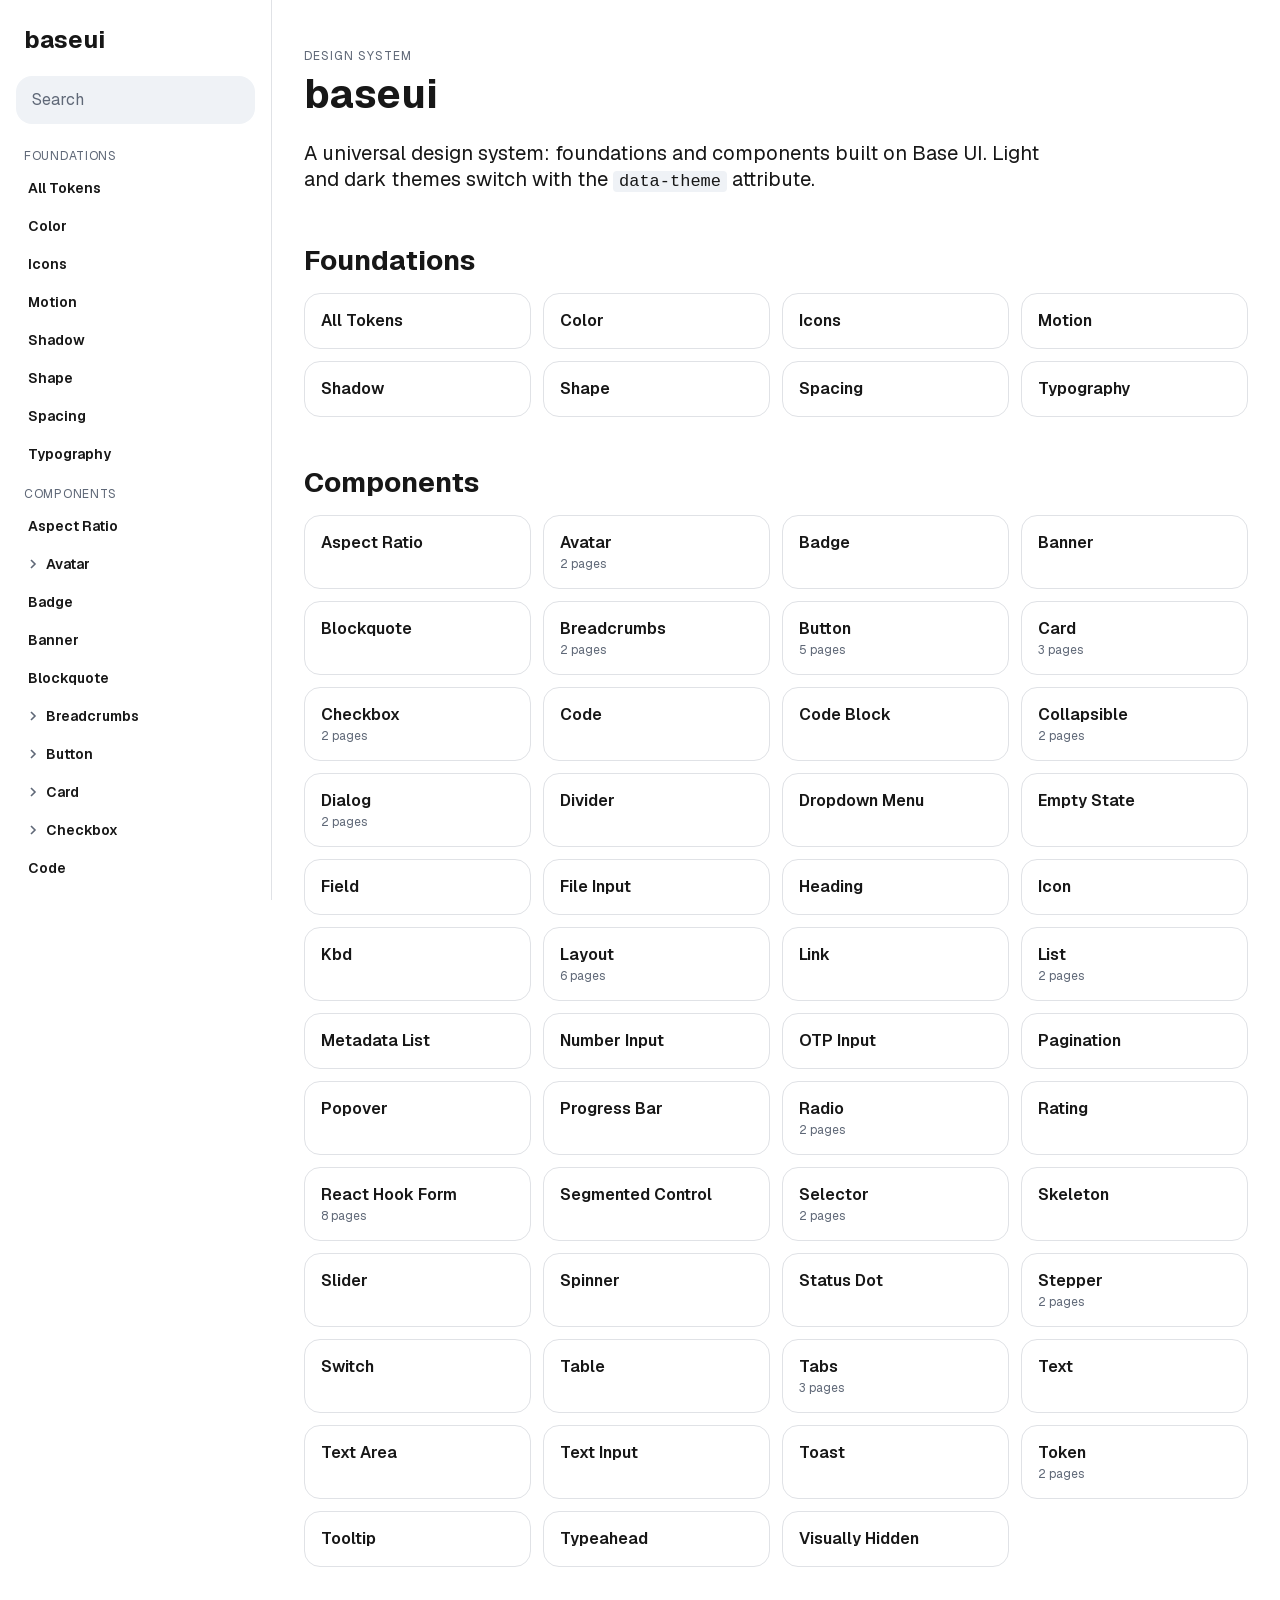
==== commit ada81821: "Experimental: align structure, tokens and components with Astryx; translate everything to English - " ====
--- a/index.html
+++ b/index.html
@@ -1,5 +1,5 @@
 <!doctype html>
-<html lang="ru">
+<html lang="en">
 <head>
 <meta charset="utf-8">
 <meta name="viewport" content="width=device-width, initial-scale=1">
@@ -11,7 +11,7 @@
 </head>
 <body>
 <div id="root"></div>
-<noscript>Для просмотра компонентов нужен JavaScript.</noscript>
+<noscript>JavaScript is required to view the components.</noscript>
 <script type="module" src="site/app.js"></script>
 </body>
 </html>
--- a/tokens.css
+++ b/tokens.css
@@ -1,208 +1,263 @@
-/* baseui — design tokens (colors, space, radius, shadow, typography) */
+/*
+ * baseui design tokens.
+ * Names follow Astryx contexts (color-text-*, color-background-*, ...); values are baseui's.
+ * Order mirrors "All Tokens": Color, Spacing, Size, Radius, Shadow, Focus, Duration, Easing, Z-index, Typography.
+ * Theme: [data-theme="light" | "dark"] on <html>.
+ */
 
 @font-face{font-family:Geist;src:url("./fonts/geist-cyrillic-D_Kiv5N3.woff2") format("woff2");font-weight:100 900;font-style:normal;font-display:swap;unicode-range:U+301,U+400-45F,U+490-491,U+4B0-4B1,U+2116}
 @font-face{font-family:Geist;src:url("./fonts/geist-latin-ext-Dr5IBr7O.woff2") format("woff2");font-weight:100 900;font-style:normal;font-display:swap;unicode-range:U+100-2BA,U+2BD-2C5,U+2C7-2CC,U+2CE-2D7,U+2DD-2FF,U+304,U+308,U+329,U+1D00-1DBF,U+1E00-1E9F,U+1EF2-1EFF,U+2020,U+20A0-20AB,U+20AD-20C0,U+2113,U+2C60-2C7F,U+A720-A7FF}
 @font-face{font-family:Geist;src:url("./fonts/geist-latin-BGnTDqni.woff2") format("woff2");font-weight:100 900;font-style:normal;font-display:swap;unicode-range:U+??,U+131,U+152-153,U+2BB-2BC,U+2C6,U+2DA,U+2DC,U+304,U+308,U+329,U+2000-206F,U+20AC,U+2122,U+2191,U+2193,U+2212,U+2215,U+FEFF,U+FFFD}
 
+/* ---------- Color ---------- */
 :root,
 [data-theme="light"] {
   color-scheme: light;
 
-  /* Text and Icon */
-  --baseui-Text-and-Icon-Primary: #171717;
-  --baseui-Text-and-Icon-Secondary: #5f6877;
-  --baseui-Text-and-Icon-OnColor: #ffffff;
-  --baseui-Text-and-Icon-Disabled: #babfca;
-  --baseui-Text-and-Icon-Accent: #4b51ea;
+  /* Accent & brand */
+  --baseui-color-accent: #575df6;
+  --baseui-color-accent-muted: #e7e8fe;
+  --baseui-color-on-accent: #ffffff;
+  --baseui-color-brand: #171717;
 
   /* Background */
-  --baseui-Background-Primary: #ffffff;
-  --baseui-Background-Secondary: #eff2f6;
-  --baseui-Background-Tertiary: #d4dae2;
-  --baseui-Background-Disabled: #f0f0f0;
-  --baseui-Background-Accent: #575df6;
-  --baseui-Background-Brand: #171717;
+  --baseui-color-background-body: #ffffff;
+  --baseui-color-background-surface: #ffffff;
+  --baseui-color-background-muted: #eff2f6;
+  --baseui-color-background-disabled: #f0f0f0;
+  --baseui-color-background-inverted: #171717;
+  --baseui-color-background-dark: #171717;
+  --baseui-color-background-light: #ffffff;
+
+  /* Overlay */
+  --baseui-color-overlay: rgba(0, 0, 0, 0.5);
+  --baseui-color-overlay-light: rgba(255, 255, 255, 0.7);
+  --baseui-color-overlay-hover: rgba(23, 23, 23, 0.06);
+
+  /* Text */
+  --baseui-color-text-primary: #171717;
+  --baseui-color-text-secondary: #5f6877;
+  --baseui-color-text-disabled: #babfca;
+  --baseui-color-text-accent: #4b51ea;
+  --baseui-color-on-dark: #ffffff;
+  --baseui-color-on-light: #171717;
+
+  /* Status */
+  --baseui-color-success: #177a2f;
+  --baseui-color-success-muted: #dff7e3;
+  --baseui-color-background-success-inverted: #44cf5e;
+  --baseui-color-error: #c4371f;
+  --baseui-color-error-muted: #f9d8d2;
+  --baseui-color-background-error-inverted: #e8634c;
+  --baseui-color-warning: #8a5a00;
+  --baseui-color-warning-muted: #fbe2b2;
+  --baseui-color-background-warning-inverted: #f5ba44;
 
   /* Border */
-  --baseui-Border-Primary: #e0e2e6;
-  --baseui-Border-Accent: #ccd4e1;
-  --baseui-Border-Disabled: #dfe0e2;
-
-  /* Accent Colors */
-  --baseui-Accent-Colors-Green-Light: #bbfb60;
-  --baseui-Accent-Colors-Pink: #ef9ffa;
-  --baseui-Accent-Colors-Blue: #575df6;
-  --baseui-Accent-Colors-Green: #53b67d;
-  --baseui-Accent-Colors-Orange: #f5ba44;
-  --baseui-Accent-Colors-Blue-Light: #8abafa;
-  --baseui-Accent-Colors-Red: #e8634c;
-
-  /* Extensions / Text and Icon */
-  --baseui-Extensions-Text-and-Icon-Error: #c4371f;
-  --baseui-Extensions-Text-and-Icon-Warning: #8a5a00;
-  --baseui-Extensions-Text-and-Icon-Success: #177a2f;
-  --baseui-Extensions-Text-and-Icon-AlwaysDark: #171717;
-  --baseui-Extensions-Text-and-Icon-AlwaysLight: #ffffff;
-
-  /* Extensions / Background */
-  --baseui-Extensions-Background-Surface: #ffffff;
-  --baseui-Extensions-Background-InversePrimary: #171717;
-  --baseui-Extensions-Background-OverlayDark: rgba(0, 0, 0, 0.5);
-  --baseui-Extensions-Background-OverlayLight: rgba(255, 255, 255, 0.7);
-  --baseui-Extensions-Background-OverlayImage: rgba(23, 23, 23, 0.06);
-  --baseui-Extensions-Background-AlwaysDark: #171717;
-  --baseui-Extensions-Background-AlwaysLight: #ffffff;
-  --baseui-Extensions-Background-Error: #e8634c;
-  --baseui-Extensions-Background-Warning: #f5ba44;
-  --baseui-Extensions-Background-Success: #44cf5e;
-  --baseui-Extensions-Background-LightSuccess: #dff7e3;
-  --baseui-Extensions-Background-LightAccent: #e7e8fe;
-  --baseui-Extensions-Background-LightError: #f9d8d2;
-  --baseui-Extensions-Background-LightWarning: #fbe2b2;
-
-  /* Extensions / Border */
-  --baseui-Extensions-Border-Selected: #171717;
-  --baseui-Extensions-Border-SelectedAlwaysDark: #171717;
-  --baseui-Extensions-Border-SelectedAlwaysLight: #ffffff;
-  --baseui-Extensions-Border-Accent: #575df6;
-  --baseui-Extensions-Border-Error: #e8634c;
-  --baseui-Extensions-Border-Warning: #f5ba44;
-  --baseui-Extensions-Border-Success: #44cf5e;
+  --baseui-color-border: #e0e2e6;
+  --baseui-color-border-emphasized: #ccd4e1;
+  --baseui-color-border-disabled: #dfe0e2;
+  --baseui-color-border-selected: #171717;
+  --baseui-color-border-selected-dark: #171717;
+  --baseui-color-border-selected-light: #ffffff;
+  --baseui-color-border-accent: #575df6;
+  --baseui-color-border-error: #e8634c;
+  --baseui-color-border-warning: #f5ba44;
+  --baseui-color-border-success: #44cf5e;
+
+  /* Track */
+  --baseui-color-track: #d4dae2;
+
+  /* Hues */
+  --baseui-color-background-blue: #575df6;
+  --baseui-color-background-blue-light: #8abafa;
+  --baseui-color-background-green: #53b67d;
+  --baseui-color-background-green-light: #bbfb60;
+  --baseui-color-background-orange: #f5ba44;
+  --baseui-color-background-pink: #ef9ffa;
+  --baseui-color-background-red: #e8634c;
+
+  /* Icons follow text */
+  --baseui-color-icon-primary: var(--baseui-color-text-primary);
+  --baseui-color-icon-secondary: var(--baseui-color-text-secondary);
+  --baseui-color-icon-disabled: var(--baseui-color-text-disabled);
+  --baseui-color-icon-accent: var(--baseui-color-text-accent);
+
+  /* Containers */
+  --baseui-color-background-card: var(--baseui-color-background-surface);
+  --baseui-color-background-popover: var(--baseui-color-background-surface);
+
+  /* Shadow color (always-dark @ 12%) */
+  --baseui-color-shadow: rgb(from var(--baseui-color-background-dark) r g b / 12%);
 }
 
 [data-theme="dark"] {
   color-scheme: dark;
 
-  /* Text and Icon */
-  --baseui-Text-and-Icon-Primary: #ffffff;
-  --baseui-Text-and-Icon-Secondary: #999999;
-  --baseui-Text-and-Icon-OnColor: #171717;
-  --baseui-Text-and-Icon-Disabled: #7a7a7a;
-  --baseui-Text-and-Icon-Accent: #8f94ff;
+  /* Accent & brand */
+  --baseui-color-accent: #8f94ff;
+  --baseui-color-accent-muted: #24276a;
+  --baseui-color-on-accent: #171717;
+  --baseui-color-brand: #ffffff;
 
   /* Background */
-  --baseui-Background-Primary: #171717;
-  --baseui-Background-Secondary: #2e2e2e;
-  --baseui-Background-Tertiary: #373737;
-  --baseui-Background-Disabled: #454545;
-  --baseui-Background-Accent: #8f94ff;
-  --baseui-Background-Brand: #ffffff;
+  --baseui-color-background-body: #171717;
+  --baseui-color-background-surface: #222222;
+  --baseui-color-background-muted: #2e2e2e;
+  --baseui-color-background-disabled: #454545;
+  --baseui-color-background-inverted: #ffffff;
+  --baseui-color-background-dark: #171717;
+  --baseui-color-background-light: #ffffff;
+
+  /* Overlay */
+  --baseui-color-overlay: rgba(0, 0, 0, 0.7);
+  --baseui-color-overlay-light: rgba(23, 23, 23, 0.7);
+  --baseui-color-overlay-hover: rgba(23, 23, 23, 0);
+
+  /* Text */
+  --baseui-color-text-primary: #ffffff;
+  --baseui-color-text-secondary: #999999;
+  --baseui-color-text-disabled: #7a7a7a;
+  --baseui-color-text-accent: #8f94ff;
+  --baseui-color-on-dark: #ffffff;
+  --baseui-color-on-light: #171717;
+
+  /* Status */
+  --baseui-color-success: #44cf5e;
+  --baseui-color-success-muted: #114119;
+  --baseui-color-background-success-inverted: #44cf5e;
+  --baseui-color-error: #ff8a75;
+  --baseui-color-error-muted: #51150a;
+  --baseui-color-background-error-inverted: #e8634c;
+  --baseui-color-warning: #f5ba44;
+  --baseui-color-warning-muted: #4d3a06;
+  --baseui-color-background-warning-inverted: #f5ba44;
 
   /* Border */
-  --baseui-Border-Primary: #383838;
-  --baseui-Border-Accent: #6c7989;
-  --baseui-Border-Disabled: #495563;
-
-  /* Accent Colors */
-  --baseui-Accent-Colors-Green-Light: #bbfb60;
-  --baseui-Accent-Colors-Pink: #ef9ffa;
-  --baseui-Accent-Colors-Blue: #575df6;
-  --baseui-Accent-Colors-Green: #53b67d;
-  --baseui-Accent-Colors-Orange: #f5ba44;
-  --baseui-Accent-Colors-Blue-Light: #8abafa;
-  --baseui-Accent-Colors-Red: #e8634c;
-
-  /* Extensions / Text and Icon */
-  --baseui-Extensions-Text-and-Icon-Error: #ff8a75;
-  --baseui-Extensions-Text-and-Icon-Warning: #f5ba44;
-  --baseui-Extensions-Text-and-Icon-Success: #44cf5e;
-  --baseui-Extensions-Text-and-Icon-AlwaysDark: #171717;
-  --baseui-Extensions-Text-and-Icon-AlwaysLight: #ffffff;
-
-  /* Extensions / Background */
-  --baseui-Extensions-Background-Surface: #222222;
-  --baseui-Extensions-Background-InversePrimary: #ffffff;
-  --baseui-Extensions-Background-OverlayDark: rgba(0, 0, 0, 0.7);
-  --baseui-Extensions-Background-OverlayLight: rgba(23, 23, 23, 0.7);
-  --baseui-Extensions-Background-OverlayImage: rgba(23, 23, 23, 0);
-  --baseui-Extensions-Background-AlwaysDark: #171717;
-  --baseui-Extensions-Background-AlwaysLight: #ffffff;
-  --baseui-Extensions-Background-Error: #e8634c;
-  --baseui-Extensions-Background-Warning: #f5ba44;
-  --baseui-Extensions-Background-Success: #44cf5e;
-  --baseui-Extensions-Background-LightSuccess: #114119;
-  --baseui-Extensions-Background-LightAccent: #24276a;
-  --baseui-Extensions-Background-LightError: #51150a;
-  --baseui-Extensions-Background-LightWarning: #4d3a06;
-
-  /* Extensions / Border */
-  --baseui-Extensions-Border-Selected: #ffffff;
-  --baseui-Extensions-Border-SelectedAlwaysDark: #171717;
-  --baseui-Extensions-Border-SelectedAlwaysLight: #ffffff;
-  --baseui-Extensions-Border-Accent: #8f94ff;
-  --baseui-Extensions-Border-Error: #e8634c;
-  --baseui-Extensions-Border-Warning: #f5ba44;
-  --baseui-Extensions-Border-Success: #44cf5e;
-}
-
-:root {
-  /* Space — gap, padding, margin */
-  --baseui-Space-None: 0;
-  --baseui-Space-XXS: 4px;
-  --baseui-Space-XS: 8px;
-  --baseui-Space-S: 12px;
-  --baseui-Space-M: 16px;
-  --baseui-Space-L: 20px;
-  --baseui-Space-XL1: 24px;
-  --baseui-Space-XL2: 32px;
-  --baseui-Space-XL3: 40px;
-  --baseui-Space-XL4: 48px;
-  --baseui-Space-XL5: 64px;
-  --baseui-Space-XL6: 80px;
-
-  /* Radius — border-radius */
-  --baseui-Radius-None: 0;
-  --baseui-Radius-XXS: 4px;
-  --baseui-Radius-XS: 8px;
-  --baseui-Radius-S: 12px;
-  --baseui-Radius-M: 16px;
-  --baseui-Radius-L: 20px;
-  --baseui-Radius-XL1: 24px;
-  --baseui-Radius-XL2: 28px;
-  --baseui-Radius-XL3: 32px;
-  --baseui-Radius-XL4: 36px;
-  --baseui-Radius-XL5: 40px;
-  --baseui-Radius-XL6: 48px;
-  --baseui-Radius-XL7: 56px;
-  --baseui-Radius-XL8: 64px;
-  --baseui-Radius-FullRound: 1000px;
-
-  /* Shadow — box-shadow (Always Dark @ 12%, Figma: #1B1D22) */
-  --baseui-Shadow-Color: rgb(from var(--baseui-Extensions-Background-AlwaysDark) r g b / 12%);
-  --baseui-Shadow-S: 0 2px 8px 0 var(--baseui-Shadow-Color);
-  --baseui-Shadow-M: 0 6px 20px 0 var(--baseui-Shadow-Color);
-  --baseui-Shadow-L: 0 4px 28px 0 var(--baseui-Shadow-Color);
-}
-
-/* Motion — длительности и кривая; уважают prefers-reduced-motion (см. ниже) */
-:root {
-  --baseui-Motion-Duration-Fast: 120ms;
-  --baseui-Motion-Duration-Base: 200ms;
-  --baseui-Motion-Duration-Slow: 320ms;
-  --baseui-Motion-Easing: cubic-bezier(0.2, 0, 0, 1);
+  --baseui-color-border: #383838;
+  --baseui-color-border-emphasized: #6c7989;
+  --baseui-color-border-disabled: #495563;
+  --baseui-color-border-selected: #ffffff;
+  --baseui-color-border-selected-dark: #171717;
+  --baseui-color-border-selected-light: #ffffff;
+  --baseui-color-border-accent: #8f94ff;
+  --baseui-color-border-error: #e8634c;
+  --baseui-color-border-warning: #f5ba44;
+  --baseui-color-border-success: #44cf5e;
+
+  /* Track */
+  --baseui-color-track: #373737;
+
+  /* Hues */
+  --baseui-color-background-blue: #575df6;
+  --baseui-color-background-blue-light: #8abafa;
+  --baseui-color-background-green: #53b67d;
+  --baseui-color-background-green-light: #bbfb60;
+  --baseui-color-background-orange: #f5ba44;
+  --baseui-color-background-pink: #ef9ffa;
+  --baseui-color-background-red: #e8634c;
+
+  /* Icons follow text */
+  --baseui-color-icon-primary: var(--baseui-color-text-primary);
+  --baseui-color-icon-secondary: var(--baseui-color-text-secondary);
+  --baseui-color-icon-disabled: var(--baseui-color-text-disabled);
+  --baseui-color-icon-accent: var(--baseui-color-text-accent);
+
+  /* Containers */
+  --baseui-color-background-card: var(--baseui-color-background-surface);
+  --baseui-color-background-popover: var(--baseui-color-background-surface);
+
+  /* Shadow color (always-dark @ 12%) */
+  --baseui-color-shadow: rgb(from var(--baseui-color-background-dark) r g b / 12%);
+}
+
+/* ---------- Spacing ---------- */
+:root {
+  --baseui-spacing-0: 0;
+  --baseui-spacing-4: 4px;
+  --baseui-spacing-8: 8px;
+  --baseui-spacing-12: 12px;
+  --baseui-spacing-16: 16px;
+  --baseui-spacing-20: 20px;
+  --baseui-spacing-24: 24px;
+  --baseui-spacing-32: 32px;
+  --baseui-spacing-40: 40px;
+  --baseui-spacing-48: 48px;
+  --baseui-spacing-64: 64px;
+  --baseui-spacing-80: 80px;
+}
+
+/* ---------- Size ---------- */
+:root {
+  --baseui-size-element-xs: 32px;
+  --baseui-size-element-sm: 40px;
+  --baseui-size-element-md: 48px;
+  --baseui-size-element-lg: 56px;
+}
+
+/* ---------- Radius ---------- */
+:root {
+  --baseui-radius-none: 0;
+  --baseui-radius-4: 4px;
+  --baseui-radius-8: 8px;
+  --baseui-radius-12: 12px;
+  --baseui-radius-16: 16px;
+  --baseui-radius-20: 20px;
+  --baseui-radius-24: 24px;
+  --baseui-radius-28: 28px;
+  --baseui-radius-32: 32px;
+  --baseui-radius-full: 9999px;
+}
+
+/* ---------- Shadow ---------- */
+:root {
+  --baseui-shadow-low: 0 2px 8px 0 var(--baseui-color-shadow);
+  --baseui-shadow-med: 0 6px 20px 0 var(--baseui-color-shadow);
+  --baseui-shadow-high: 0 4px 28px 0 var(--baseui-color-shadow);
+}
+
+/* ---------- Focus ---------- */
+:root {
+  --baseui-focus-outline-width: 2px;
+  --baseui-focus-outline-style: solid;
+  --baseui-focus-outline-color: var(--baseui-color-text-accent);
+  --baseui-focus-outline-offset: 2px;
+}
+
+/* ---------- Duration & easing (instant under prefers-reduced-motion) ---------- */
+:root {
+  --baseui-duration-fast-min: 130ms;
+  --baseui-duration-fast: 175ms;
+  --baseui-duration-fast-max: 230ms;
+  --baseui-duration-medium-min: 310ms;
+  --baseui-duration-medium: 410ms;
+  --baseui-duration-medium-max: 550ms;
+  --baseui-duration-slow-min: 730ms;
+  --baseui-duration-slow: 975ms;
+  --baseui-duration-slow-max: 1300ms;
+  --baseui-ease-standard: cubic-bezier(0.24, 1, 0.4, 1);
 }
 @media (prefers-reduced-motion: reduce) {
   :root {
-    --baseui-Motion-Duration-Fast: 0ms;
-    --baseui-Motion-Duration-Base: 0ms;
-    --baseui-Motion-Duration-Slow: 0ms;
+    --baseui-duration-fast-min: 0ms;
+    --baseui-duration-fast: 0ms;
+    --baseui-duration-fast-max: 0ms;
+    --baseui-duration-medium-min: 0ms;
+    --baseui-duration-medium: 0ms;
+    --baseui-duration-medium-max: 0ms;
+    --baseui-duration-slow-min: 0ms;
+    --baseui-duration-slow: 0ms;
+    --baseui-duration-slow-max: 0ms;
   }
 }
 
-/* Focus — единое кольцо фокуса для всех интерактивных элементов */
-:root {
-  --baseui-Focus-Ring-Color: var(--baseui-Text-and-Icon-Accent);
-  --baseui-Focus-Ring-Width: 2px;
-  --baseui-Focus-Ring-Offset: 2px;
-}
-
-/* ZIndex — слои поверх страницы */
-:root {
-  --baseui-ZIndex-Sticky: 100;
-  --baseui-ZIndex-Overlay: 1000;
-  --baseui-ZIndex-Popup: 1001;
-  --baseui-ZIndex-Toast: 1100;
-  --baseui-ZIndex-Tooltip: 1200;
+/* ---------- Z-index ---------- */
+:root {
+  --baseui-z-index-sticky: 100;
+  --baseui-z-index-overlay: 1000;
+  --baseui-z-index-popup: 1001;
+  --baseui-z-index-toast: 1100;
+  --baseui-z-index-tooltip: 1200;
 }
 
 /* Typography */
--- a/lib/components.css
+++ b/lib/components.css
@@ -1,75 +1,63 @@
 /* Autocomplete-Cm8nvMxr.css */
-._control_raho5_7{box-sizing:border-box;align-items:center;width:100%;min-width:0;height:100%;display:flex}._input_raho5_16{all:unset;box-sizing:border-box;width:100%;min-width:0;height:22px;color:var(--baseui-Text-and-Icon-Primary);font:var(--baseui-Typography-Text-16-Regular);text-overflow:ellipsis;flex:auto;transition:transform .15s}._input_raho5_16::placeholder{color:var(--baseui-Text-and-Icon-Secondary);opacity:1}._input_raho5_16[data-disabled]{color:var(--baseui-Text-and-Icon-Disabled);-webkit-text-fill-color:var(--baseui-Text-and-Icon-Disabled);cursor:not-allowed}._input_raho5_16[data-disabled]::placeholder{color:var(--baseui-Text-and-Icon-Disabled)}@media (prefers-reduced-motion:reduce){._input_raho5_16{transition:none}}[data-float=floating][data-control]:not([data-multiple]) ._control_raho5_7:focus-within ._input_raho5_16,[data-float=floating][data-control]:not([data-multiple])[data-filled] ._input_raho5_16{transform:translateY(10px)}[data-multiple] ._input_raho5_16{flex:1 0 72px;width:auto}[data-float=floating] ._input_raho5_16::placeholder{color:#0000}[data-float=floating] ._control_raho5_7:focus-within ._input_raho5_16::placeholder{color:var(--baseui-Text-and-Icon-Secondary)}._affix_raho5_74{white-space:nowrap;visibility:hidden;color:var(--baseui-Text-and-Icon-Secondary);font:var(--baseui-Typography-Text-16-Regular);flex-shrink:0;transition:transform .15s}[data-control]:not([data-multiple]) ._control_raho5_7:focus-within ._affix_raho5_74,[data-control]:not([data-multiple])[data-filled] ._affix_raho5_74{visibility:visible}[data-float=floating][data-control]:not([data-multiple]) ._control_raho5_7:focus-within ._affix_raho5_74,[data-float=floating][data-control]:not([data-multiple])[data-filled] ._affix_raho5_74{transform:translateY(10px)}._affix_raho5_74:first-child{margin-right:var(--baseui-Space-XXS)}._input_raho5_16+._affix_raho5_74{margin-left:var(--baseui-Space-XXS)}[data-disabled] ._affix_raho5_74{color:var(--baseui-Text-and-Icon-Disabled)}@supports (field-sizing:content){:not([data-multiple]) ._hasSuffix_raho5_109 ._input_raho5_16{field-sizing:content;flex:0 auto;width:auto;min-width:1ch;max-width:100%}:not([data-multiple]) ._hasSuffix_raho5_109 ._clear_raho5_116{margin-left:auto}}._clear_raho5_116{all:unset;box-sizing:border-box;width:24px;height:24px;margin-left:var(--baseui-Space-S);color:var(--baseui-Text-and-Icon-Primary);cursor:pointer;flex:0 0 24px;justify-content:center;align-items:center;display:flex}._clear_raho5_116:focus-visible{border-radius:var(--baseui-Radius-XS);box-shadow:0 0 0 2px var(--baseui-Text-and-Icon-Accent)}._clear_raho5_116 svg{width:24px;height:24px;display:block}._chips_raho5_145{align-items:center;gap:var(--baseui-Space-XS);min-width:0;padding:var(--baseui-Space-XS) 0;flex-wrap:wrap;flex:auto;display:flex}._counterChip_raho5_155{all:unset;cursor:pointer}._chip_raho5_145,._counterChip_raho5_155{box-sizing:border-box;align-items:center;gap:var(--baseui-Space-XXS);border-radius:var(--baseui-Radius-L);background-color:var(--baseui-Extensions-Background-InversePrimary);max-width:100%;height:36px;color:var(--baseui-Text-and-Icon-OnColor);font:var(--baseui-Typography-Text-16-Regular);outline:none;flex:none;padding:7px 12px;display:flex}._chip_raho5_145:focus-visible,._counterChip_raho5_155:focus-visible{outline:var(--baseui-Focus-Ring-Width) solid var(--baseui-Focus-Ring-Color);outline-offset:var(--baseui-Focus-Ring-Offset)}._counterCount_raho5_182{color:var(--baseui-Text-and-Icon-Secondary)}._counterRemove_raho5_186{flex:0 0 20px;justify-content:center;align-items:center;width:20px;height:20px;display:flex}._counterRemove_raho5_186 svg{width:20px;height:20px;display:block}._chipText_raho5_200{text-overflow:ellipsis;white-space:nowrap;min-width:0;overflow:hidden}._chipRemove_raho5_207{all:unset;box-sizing:border-box;color:currentColor;cursor:pointer;flex:0 0 20px;justify-content:center;align-items:center;width:20px;height:20px;display:flex}._chipRemove_raho5_207:focus-visible{border-radius:50%;outline:2px solid}._chipRemove_raho5_207 svg{width:20px;height:20px;display:block}._chipRemove_raho5_207[data-disabled]{cursor:not-allowed}
+._control_raho5_7{box-sizing:border-box;align-items:center;width:100%;min-width:0;height:100%;display:flex}._input_raho5_16{all:unset;box-sizing:border-box;width:100%;min-width:0;height:22px;color:var(--baseui-color-text-primary);font:var(--baseui-Typography-Text-16-Regular);text-overflow:ellipsis;flex:auto;transition:transform var(--baseui-duration-fast) var(--baseui-ease-standard)}._input_raho5_16::placeholder{color:var(--baseui-color-text-secondary);opacity:1}._input_raho5_16[data-disabled]{color:var(--baseui-color-text-disabled);-webkit-text-fill-color:var(--baseui-color-text-disabled);cursor:not-allowed}._input_raho5_16[data-disabled]::placeholder{color:var(--baseui-color-text-disabled)}@media (prefers-reduced-motion:reduce){._input_raho5_16{transition:none}}[data-float=floating][data-control]:not([data-multiple]) ._control_raho5_7:focus-within ._input_raho5_16,[data-float=floating][data-control]:not([data-multiple])[data-filled] ._input_raho5_16{transform:translateY(10px)}[data-multiple] ._input_raho5_16{flex:1 0 72px;width:auto}[data-float=floating] ._input_raho5_16::placeholder{color:#0000}[data-float=floating] ._control_raho5_7:focus-within ._input_raho5_16::placeholder{color:var(--baseui-color-text-secondary)}._affix_raho5_74{white-space:nowrap;visibility:hidden;color:var(--baseui-color-text-secondary);font:var(--baseui-Typography-Text-16-Regular);flex-shrink:0;transition:transform var(--baseui-duration-fast) var(--baseui-ease-standard)}[data-control]:not([data-multiple]) ._control_raho5_7:focus-within ._affix_raho5_74,[data-control]:not([data-multiple])[data-filled] ._affix_raho5_74{visibility:visible}[data-float=floating][data-control]:not([data-multiple]) ._control_raho5_7:focus-within ._affix_raho5_74,[data-float=floating][data-control]:not([data-multiple])[data-filled] ._affix_raho5_74{transform:translateY(10px)}._affix_raho5_74:first-child{margin-right:var(--baseui-spacing-4)}._input_raho5_16+._affix_raho5_74{margin-left:var(--baseui-spacing-4)}[data-disabled] ._affix_raho5_74{color:var(--baseui-color-text-disabled)}@supports (field-sizing:content){:not([data-multiple]) ._hasSuffix_raho5_109 ._input_raho5_16{field-sizing:content;flex:0 auto;width:auto;min-width:1ch;max-width:100%}:not([data-multiple]) ._hasSuffix_raho5_109 ._clear_raho5_116{margin-left:auto}}._clear_raho5_116{all:unset;box-sizing:border-box;width:24px;height:24px;margin-left:var(--baseui-spacing-12);color:var(--baseui-color-text-primary);cursor:pointer;flex:0 0 24px;justify-content:center;align-items:center;display:flex}._clear_raho5_116:focus-visible{border-radius:var(--baseui-radius-8);box-shadow:0 0 0 2px var(--baseui-color-text-accent)}._clear_raho5_116 svg{width:24px;height:24px;display:block}._chips_raho5_145{align-items:center;gap:var(--baseui-spacing-8);min-width:0;padding:var(--baseui-spacing-8) 0;flex-wrap:wrap;flex:auto;display:flex}._counterChip_raho5_155{all:unset;cursor:pointer}._chip_raho5_145,._counterChip_raho5_155{box-sizing:border-box;align-items:center;gap:var(--baseui-spacing-4);border-radius:var(--baseui-radius-20);background-color:var(--baseui-color-background-inverted);max-width:100%;height:36px;color:var(--baseui-color-on-accent);font:var(--baseui-Typography-Text-16-Regular);outline:none;flex:none;padding:7px 12px;display:flex}._chip_raho5_145:focus-visible,._counterChip_raho5_155:focus-visible{outline:var(--baseui-focus-outline-width) solid var(--baseui-focus-outline-color);outline-offset:var(--baseui-focus-outline-offset)}._counterCount_raho5_182{color:var(--baseui-color-text-secondary)}._counterRemove_raho5_186{flex:0 0 20px;justify-content:center;align-items:center;width:20px;height:20px;display:flex}._counterRemove_raho5_186 svg{width:20px;height:20px;display:block}._chipText_raho5_200{text-overflow:ellipsis;white-space:nowrap;min-width:0;overflow:hidden}._chipRemove_raho5_207{all:unset;box-sizing:border-box;color:currentColor;cursor:pointer;flex:0 0 20px;justify-content:center;align-items:center;width:20px;height:20px;display:flex}._chipRemove_raho5_207:focus-visible{border-radius:50%;outline:2px solid}._chipRemove_raho5_207 svg{width:20px;height:20px;display:block}._chipRemove_raho5_207[data-disabled]{cursor:not-allowed}
 
 /* Avatar-CMzoSrXD.css */
-._root_b9eb7_1{vertical-align:middle;flex-shrink:0;display:inline-flex;position:relative}._surface_b9eb7_8{background-color:var(--baseui-Extensions-Background-LightAccent);color:var(--baseui-Text-and-Icon-Accent);justify-content:center;align-items:center;display:flex;position:absolute;inset:0;overflow:hidden}._picture_b9eb7_19{object-fit:cover;object-position:bottom;width:100%;height:100%}._fallback_b9eb7_26{justify-content:center;align-items:center;display:inline-flex}._glyph_b9eb7_32{flex-shrink:0;justify-content:center;align-items:center;display:inline-flex}._glyph_b9eb7_32 svg{width:100%;height:100%;display:block}._initials_b9eb7_44{white-space:nowrap;font:var(--baseui-Typography-Text-12-Regular)}._image_b9eb7_49 ._surface_b9eb7_8{background-color:var(--baseui-avatar-custom-background,var(--baseui-Background-Accent))}._circle_b9eb7_53 ._surface_b9eb7_8{border-radius:var(--baseui-Radius-FullRound)}._rounded_b9eb7_57._xsmall_b9eb7_57 ._surface_b9eb7_8{border-radius:var(--baseui-Radius-XS)}._rounded_b9eb7_57._small_b9eb7_60 ._surface_b9eb7_8{border-radius:var(--baseui-Radius-S)}._rounded_b9eb7_57._medium_b9eb7_63 ._surface_b9eb7_8{border-radius:var(--baseui-Radius-M)}._rounded_b9eb7_57._large_b9eb7_66 ._surface_b9eb7_8{border-radius:var(--baseui-Radius-L)}._rounded_b9eb7_57._xlarge_b9eb7_69 ._surface_b9eb7_8{border-radius:var(--baseui-Radius-XL2)}._xsmall_b9eb7_57{width:24px;height:24px}._small_b9eb7_60{width:32px;height:32px}._medium_b9eb7_63{width:48px;height:48px}._medium_b9eb7_63 ._initials_b9eb7_44{font:var(--baseui-Typography-Text-16-Regular)}._large_b9eb7_66{width:64px;height:64px}._large_b9eb7_66 ._initials_b9eb7_44{font:var(--baseui-Typography-Text-20-Regular)}._xlarge_b9eb7_69{width:80px;height:80px}._xlarge_b9eb7_69 ._initials_b9eb7_44{font:var(--baseui-Typography-Text-20-Regular)}._xsmall_b9eb7_57 ._glyph_b9eb7_32,._small_b9eb7_60 ._glyph_b9eb7_32{width:16px;height:16px}._medium_b9eb7_63 ._glyph_b9eb7_32{width:24px;height:24px}._large_b9eb7_66 ._glyph_b9eb7_32{width:32px;height:32px}._xlarge_b9eb7_69 ._glyph_b9eb7_32{width:40px;height:40px}._badge_b9eb7_128{border:1px solid var(--baseui-Background-Primary);border-radius:var(--baseui-Radius-FullRound);background-color:var(--baseui-Background-Brand);position:absolute;top:-1px;right:-1px}._xsmall_b9eb7_57 ._badge_b9eb7_128,._small_b9eb7_60 ._badge_b9eb7_128{width:8px;height:8px}._medium_b9eb7_63 ._badge_b9eb7_128{width:12px;height:12px}._large_b9eb7_66 ._badge_b9eb7_128{width:16px;height:16px}._xlarge_b9eb7_69 ._badge_b9eb7_128{width:16px;height:16px;top:7px;right:7px}._root_b9eb7_1[data-disabled] ._surface_b9eb7_8{background-color:var(--baseui-Background-Disabled);color:var(--baseui-Text-and-Icon-Disabled)}._root_b9eb7_1[data-disabled]._image_b9eb7_49 ._surface_b9eb7_8{background-color:var(--baseui-Background-Secondary)}._root_b9eb7_1[data-disabled] ._picture_b9eb7_19{opacity:.32}._root_b9eb7_1[data-disabled] ._badge_b9eb7_128{background-color:var(--baseui-Background-Disabled)}
+._root_b9eb7_1{vertical-align:middle;flex-shrink:0;display:inline-flex;position:relative}._surface_b9eb7_8{background-color:var(--baseui-color-accent-muted);color:var(--baseui-color-text-accent);justify-content:center;align-items:center;display:flex;position:absolute;inset:0;overflow:hidden}._picture_b9eb7_19{object-fit:cover;object-position:bottom;width:100%;height:100%}._fallback_b9eb7_26{justify-content:center;align-items:center;display:inline-flex}._glyph_b9eb7_32{flex-shrink:0;justify-content:center;align-items:center;display:inline-flex}._glyph_b9eb7_32 svg{width:100%;height:100%;display:block}._initials_b9eb7_44{white-space:nowrap;font:var(--baseui-Typography-Text-12-Regular)}._image_b9eb7_49 ._surface_b9eb7_8{background-color:var(--baseui-avatar-custom-background,var(--baseui-color-accent))}._circle_b9eb7_53 ._surface_b9eb7_8{border-radius:var(--baseui-radius-full)}._rounded_b9eb7_57._xsmall_b9eb7_57 ._surface_b9eb7_8{border-radius:var(--baseui-radius-8)}._rounded_b9eb7_57._small_b9eb7_60 ._surface_b9eb7_8{border-radius:var(--baseui-radius-12)}._rounded_b9eb7_57._medium_b9eb7_63 ._surface_b9eb7_8{border-radius:var(--baseui-radius-16)}._rounded_b9eb7_57._large_b9eb7_66 ._surface_b9eb7_8{border-radius:var(--baseui-radius-20)}._rounded_b9eb7_57._xlarge_b9eb7_69 ._surface_b9eb7_8{border-radius:var(--baseui-radius-28)}._xsmall_b9eb7_57{width:24px;height:24px}._small_b9eb7_60{width:32px;height:32px}._medium_b9eb7_63{width:48px;height:48px}._medium_b9eb7_63 ._initials_b9eb7_44{font:var(--baseui-Typography-Text-16-Regular)}._large_b9eb7_66{width:64px;height:64px}._large_b9eb7_66 ._initials_b9eb7_44{font:var(--baseui-Typography-Text-20-Regular)}._xlarge_b9eb7_69{width:80px;height:80px}._xlarge_b9eb7_69 ._initials_b9eb7_44{font:var(--baseui-Typography-Text-20-Regular)}._xsmall_b9eb7_57 ._glyph_b9eb7_32,._small_b9eb7_60 ._glyph_b9eb7_32{width:16px;height:16px}._medium_b9eb7_63 ._glyph_b9eb7_32{width:24px;height:24px}._large_b9eb7_66 ._glyph_b9eb7_32{width:32px;height:32px}._xlarge_b9eb7_69 ._glyph_b9eb7_32{width:40px;height:40px}._badge_b9eb7_128{border:1px solid var(--baseui-color-background-body);border-radius:var(--baseui-radius-full);background-color:var(--baseui-color-brand);position:absolute;top:-1px;right:-1px}._xsmall_b9eb7_57 ._badge_b9eb7_128,._small_b9eb7_60 ._badge_b9eb7_128{width:8px;height:8px}._medium_b9eb7_63 ._badge_b9eb7_128{width:12px;height:12px}._large_b9eb7_66 ._badge_b9eb7_128{width:16px;height:16px}._xlarge_b9eb7_69 ._badge_b9eb7_128{width:16px;height:16px;top:7px;right:7px}._root_b9eb7_1[data-disabled] ._surface_b9eb7_8{background-color:var(--baseui-color-background-disabled);color:var(--baseui-color-text-disabled)}._root_b9eb7_1[data-disabled]._image_b9eb7_49 ._surface_b9eb7_8{background-color:var(--baseui-color-background-muted)}._root_b9eb7_1[data-disabled] ._picture_b9eb7_19{opacity:.32}._root_b9eb7_1[data-disabled] ._badge_b9eb7_128{background-color:var(--baseui-color-background-disabled)}
 
 /* Badge-_vv_HxRN.css */
-._root_6zq9p_2{box-sizing:border-box;vertical-align:middle;border:1px solid var(--baseui-Background-Primary);border-radius:var(--baseui-Radius-FullRound);flex-shrink:0;justify-content:center;align-items:center;display:inline-flex}._dot-small_6zq9p_13{width:8px;height:8px}._dot-medium_6zq9p_18{width:12px;height:12px}._dot-large_6zq9p_23{width:16px;height:16px}._text_6zq9p_29,._number_6zq9p_30{min-width:16px;min-height:16px;padding-inline:var(--baseui-Space-XXS)}._label_6zq9p_36{white-space:nowrap;font:var(--baseui-Typography-Text-10-Regular)}._primary_6zq9p_41{background-color:var(--baseui-Extensions-Background-InversePrimary);color:var(--baseui-Text-and-Icon-OnColor)}._brand_6zq9p_46{background-color:var(--baseui-Background-Brand);color:var(--baseui-Text-and-Icon-OnColor)}._error_6zq9p_52{background-color:var(--baseui-Extensions-Text-and-Icon-Error);color:var(--baseui-Text-and-Icon-OnColor)}._warning_6zq9p_57{background-color:var(--baseui-Extensions-Background-Warning);color:var(--baseui-Extensions-Text-and-Icon-AlwaysDark)}._root_6zq9p_2[data-disabled]{background-color:var(--baseui-Background-Disabled);color:var(--baseui-Text-and-Icon-Disabled)}
+._root_6zq9p_2{box-sizing:border-box;vertical-align:middle;border:1px solid var(--baseui-color-background-body);border-radius:var(--baseui-radius-full);flex-shrink:0;justify-content:center;align-items:center;display:inline-flex}._dot-small_6zq9p_13{width:8px;height:8px}._dot-medium_6zq9p_18{width:12px;height:12px}._dot-large_6zq9p_23{width:16px;height:16px}._text_6zq9p_29,._number_6zq9p_30{min-width:16px;min-height:16px;padding-inline:var(--baseui-spacing-4)}._label_6zq9p_36{white-space:nowrap;font:var(--baseui-Typography-Text-10-Regular)}._primary_6zq9p_41{background-color:var(--baseui-color-background-inverted);color:var(--baseui-color-on-accent)}._brand_6zq9p_46{background-color:var(--baseui-color-brand);color:var(--baseui-color-on-accent)}._error_6zq9p_52{background-color:var(--baseui-color-error);color:var(--baseui-color-on-accent)}._warning_6zq9p_57{background-color:var(--baseui-color-background-warning-inverted);color:var(--baseui-color-on-light)}._root_6zq9p_2[data-disabled]{background-color:var(--baseui-color-background-disabled);color:var(--baseui-color-text-disabled)}
 
 /* Button-DsAr8lMQ.css */
-._button_h5cjz_1{all:unset;box-sizing:border-box;cursor:pointer;justify-content:center;align-items:center;display:inline-flex;position:relative}._button_h5cjz_1:focus-visible{outline:var(--baseui-Focus-Ring-Width) solid var(--baseui-Focus-Ring-Color);outline-offset:var(--baseui-Focus-Ring-Offset)}._button_h5cjz_1:disabled:not([data-loading]),._button_h5cjz_1[data-disabled]:not([data-loading]){background-color:var(--baseui-Background-Disabled);color:var(--baseui-Text-and-Icon-Disabled);cursor:not-allowed;background-image:none}._button_h5cjz_1[data-loading]{cursor:progress}._button_h5cjz_1[data-loading-disabled]{background-color:var(--baseui-Background-Disabled);color:var(--baseui-Text-and-Icon-Disabled);cursor:not-allowed;background-image:none}._fullWidth_h5cjz_30{width:100%}._large_h5cjz_34{font:var(--baseui-Typography-Text-20-Semi-Bold);height:56px;padding-inline:var(--baseui-Space-XL1);border-radius:16px}._large_h5cjz_34 ._label_h5cjz_40{gap:var(--baseui-Space-S)}._large_h5cjz_34 ._icon_h5cjz_43,._large_h5cjz_34 ._spinner_h5cjz_44{width:24px;height:24px}._medium_h5cjz_49{font:var(--baseui-Typography-Text-16-Semi-Bold);height:48px;padding-inline:var(--baseui-Space-L);border-radius:14px}._small_h5cjz_56{font:var(--baseui-Typography-Text-16-Semi-Bold);height:40px;padding-inline:var(--baseui-Space-M);border-radius:12px}._xsmall_h5cjz_63{font:var(--baseui-Typography-Text-14-Semi-Bold);height:32px;padding-inline:var(--baseui-Space-S);border-radius:10px}._xsmall_h5cjz_63 ._icon_h5cjz_43,._xsmall_h5cjz_63 ._spinner_h5cjz_44{width:16px;height:16px}._primary_h5cjz_75{background-color:var(--baseui-Background-Brand);color:var(--baseui-Text-and-Icon-OnColor)}@media (hover),(-ms-high-contrast:none),(-ms-high-contrast:active){._primary_h5cjz_75:hover:not(:disabled):not([data-disabled]):not(._text_h5cjz_80){background-color:oklch(from var(--baseui-Background-Brand) clamp(0, l + sign(.5 - l) * max(abs(.5 - l) * .1, .03), 1) c h)}}._secondary_h5cjz_85{background-color:var(--baseui-Background-Secondary);color:var(--baseui-Text-and-Icon-Primary)}@media (hover),(-ms-high-contrast:none),(-ms-high-contrast:active){._secondary_h5cjz_85:hover:not(:disabled):not([data-disabled]):not(._text_h5cjz_80){background-color:oklch(from var(--baseui-Background-Secondary) clamp(0, l + sign(.5 - l) * max(abs(.5 - l) * .1, .03), 1) c h)}}._custom_h5cjz_95{background-color:var(--baseui-button-custom-background,var(--baseui-Background-Accent));color:var(--baseui-button-custom-color,var(--baseui-Text-and-Icon-OnColor))}@media (hover),(-ms-high-contrast:none),(-ms-high-contrast:active){._custom_h5cjz_95:hover:not(:disabled):not([data-disabled]):not(._text_h5cjz_80){background-color:oklch(from var(--baseui-button-custom-background,var(--baseui-Background-Accent)) clamp(0, l + sign(.5 - l) * max(abs(.5 - l) * .1, .03), 1) c h)}}._text_h5cjz_80{color:var(--baseui-Text-and-Icon-Primary);background-color:#0000}@media (hover),(-ms-high-contrast:none),(-ms-high-contrast:active){._text_h5cjz_80:hover:not(:disabled):not([data-disabled]){background-color:oklch(from var(--baseui-Extensions-Background-OverlayLight) clamp(0, l + sign(.5 - l) * max(abs(.5 - l) * .1, .03), 1) c h)}}._text_h5cjz_80:disabled:not([data-loading]),._text_h5cjz_80[data-disabled]:not([data-loading]),._text_h5cjz_80[data-loading-disabled]{background-color:#0000}._label_h5cjz_40{align-items:center;gap:var(--baseui-Space-XS);display:inline-flex}._labelHidden_h5cjz_127{opacity:0}._icon_h5cjz_43{flex-shrink:0;justify-content:center;align-items:center;width:20px;height:20px;display:inline-flex}._icon_h5cjz_43 svg,._icon_h5cjz_43 img{width:100%;height:100%;display:block}._spinner_h5cjz_44{border:2px solid;border-right-color:#0000;border-radius:50%;width:20px;height:20px;margin:0;animation:.6s linear infinite _baseui-button-spin_h5cjz_1;position:absolute;top:50%;left:50%;translate:-50% -50%}@media (prefers-reduced-motion:reduce){._spinner_h5cjz_44{animation-duration:1.2s}}@keyframes _baseui-button-spin_h5cjz_1{to{transform:rotate(360deg)}}
+._button_h5cjz_1{all:unset;box-sizing:border-box;cursor:pointer;justify-content:center;align-items:center;display:inline-flex;position:relative}._button_h5cjz_1:focus-visible{outline:var(--baseui-focus-outline-width) solid var(--baseui-focus-outline-color);outline-offset:var(--baseui-focus-outline-offset)}._button_h5cjz_1:disabled:not([data-loading]),._button_h5cjz_1[data-disabled]:not([data-loading]){background-color:var(--baseui-color-background-disabled);color:var(--baseui-color-text-disabled);cursor:not-allowed;background-image:none}._button_h5cjz_1[data-loading]{cursor:progress}._button_h5cjz_1[data-loading-disabled]{background-color:var(--baseui-color-background-disabled);color:var(--baseui-color-text-disabled);cursor:not-allowed;background-image:none}._fullWidth_h5cjz_30{width:100%}._large_h5cjz_34{font:var(--baseui-Typography-Text-20-Semi-Bold);height:56px;padding-inline:var(--baseui-spacing-24);border-radius:var(--baseui-radius-16)}._large_h5cjz_34 ._label_h5cjz_40{gap:var(--baseui-spacing-12)}._large_h5cjz_34 ._icon_h5cjz_43,._large_h5cjz_34 ._spinner_h5cjz_44{width:24px;height:24px}._medium_h5cjz_49{font:var(--baseui-Typography-Text-16-Semi-Bold);height:48px;padding-inline:var(--baseui-spacing-20);border-radius:var(--baseui-radius-16)}._small_h5cjz_56{font:var(--baseui-Typography-Text-16-Semi-Bold);height:40px;padding-inline:var(--baseui-spacing-16);border-radius:var(--baseui-radius-12)}._xsmall_h5cjz_63{font:var(--baseui-Typography-Text-14-Semi-Bold);height:32px;padding-inline:var(--baseui-spacing-12);border-radius:var(--baseui-radius-8)}._xsmall_h5cjz_63 ._icon_h5cjz_43,._xsmall_h5cjz_63 ._spinner_h5cjz_44{width:16px;height:16px}._primary_h5cjz_75{background-color:var(--baseui-color-brand);color:var(--baseui-color-on-accent)}@media (hover),(-ms-high-contrast:none),(-ms-high-contrast:active){._primary_h5cjz_75:hover:not(:disabled):not([data-disabled]):not(._text_h5cjz_80){background-color:oklch(from var(--baseui-color-brand) clamp(0, l + sign(.5 - l) * max(abs(.5 - l) * .1, .03), 1) c h)}}._secondary_h5cjz_85{background-color:var(--baseui-color-background-muted);color:var(--baseui-color-text-primary)}@media (hover),(-ms-high-contrast:none),(-ms-high-contrast:active){._secondary_h5cjz_85:hover:not(:disabled):not([data-disabled]):not(._text_h5cjz_80){background-color:oklch(from var(--baseui-color-background-muted) clamp(0, l + sign(.5 - l) * max(abs(.5 - l) * .1, .03), 1) c h)}}._custom_h5cjz_95{background-color:var(--baseui-button-custom-background,var(--baseui-color-accent));color:var(--baseui-button-custom-color,var(--baseui-color-on-accent))}@media (hover),(-ms-high-contrast:none),(-ms-high-contrast:active){._custom_h5cjz_95:hover:not(:disabled):not([data-disabled]):not(._text_h5cjz_80){background-color:oklch(from var(--baseui-button-custom-background,var(--baseui-color-accent)) clamp(0, l + sign(.5 - l) * max(abs(.5 - l) * .1, .03), 1) c h)}}._text_h5cjz_80{color:var(--baseui-color-text-primary);background-color:#0000}@media (hover),(-ms-high-contrast:none),(-ms-high-contrast:active){._text_h5cjz_80:hover:not(:disabled):not([data-disabled]){background-color:oklch(from var(--baseui-color-overlay-light) clamp(0, l + sign(.5 - l) * max(abs(.5 - l) * .1, .03), 1) c h)}}._text_h5cjz_80:disabled:not([data-loading]),._text_h5cjz_80[data-disabled]:not([data-loading]),._text_h5cjz_80[data-loading-disabled]{background-color:#0000}._label_h5cjz_40{align-items:center;gap:var(--baseui-spacing-8);display:inline-flex}._labelHidden_h5cjz_127{opacity:0}._icon_h5cjz_43{flex-shrink:0;justify-content:center;align-items:center;width:20px;height:20px;display:inline-flex}._icon_h5cjz_43 svg,._icon_h5cjz_43 img{width:100%;height:100%;display:block}._spinner_h5cjz_44{border:2px solid;border-right-color:#0000;border-radius:50%;width:20px;height:20px;margin:0;animation:.6s linear infinite _baseui-button-spin_h5cjz_1;position:absolute;top:50%;left:50%;translate:-50% -50%}@media (prefers-reduced-motion:reduce){._spinner_h5cjz_44{animation-duration:1.2s}}@keyframes _baseui-button-spin_h5cjz_1{to{transform:rotate(360deg)}}
 
 /* Checkbox-B45PPhyS.css */
-._field_1p6mm_1{align-items:flex-start;gap:var(--baseui-Space-XXS);vertical-align:middle;flex-direction:column;display:inline-flex}._root_1p6mm_9{align-items:flex-start;gap:var(--baseui-Space-S);cursor:pointer;-webkit-user-select:none;user-select:none;font:var(--baseui-Typography-Text-16-Regular);color:var(--baseui-Text-and-Icon-Primary);display:inline-flex}._root_1p6mm_9:has(._box_1p6mm_18[data-disabled]){cursor:not-allowed;color:var(--baseui-Text-and-Icon-Disabled)}._box_1p6mm_18{all:unset;box-sizing:border-box;border-radius:var(--baseui-Radius-XS);border:2px solid var(--baseui-Border-Accent);background-color:var(--baseui-Background-Primary);flex-shrink:0;justify-content:center;align-items:center;width:24px;height:24px;display:inline-flex}._box_1p6mm_18:focus-visible{box-shadow:inset 0 0 0 2px var(--baseui-Text-and-Icon-Accent)}._box_1p6mm_18[data-checked],._box_1p6mm_18[data-indeterminate]{background-color:var(--baseui-Text-and-Icon-Primary);border-color:var(--baseui-Text-and-Icon-Primary)}._box_1p6mm_18[data-disabled]{border-color:var(--baseui-Border-Disabled)}._box_1p6mm_18[data-disabled][data-checked],._box_1p6mm_18[data-disabled][data-indeterminate]{background-color:var(--baseui-Text-and-Icon-Disabled);border-color:var(--baseui-Text-and-Icon-Disabled)}._indicator_1p6mm_51{color:var(--baseui-Background-Primary);justify-content:center;align-items:center;display:inline-flex}._indicator_1p6mm_51 svg{width:16px;height:16px;display:block}._indicator_1p6mm_51 svg:last-child,._box_1p6mm_18[data-indeterminate] ._indicator_1p6mm_51 svg:first-child{display:none}._box_1p6mm_18[data-indeterminate] ._indicator_1p6mm_51 svg:last-child{display:block}._error_1p6mm_73{font:var(--baseui-Typography-Text-14-Regular);color:var(--baseui-Extensions-Text-and-Icon-Error)}
+._field_1p6mm_1{align-items:flex-start;gap:var(--baseui-spacing-4);vertical-align:middle;flex-direction:column;display:inline-flex}._root_1p6mm_9{align-items:flex-start;gap:var(--baseui-spacing-12);cursor:pointer;-webkit-user-select:none;user-select:none;font:var(--baseui-Typography-Text-16-Regular);color:var(--baseui-color-text-primary);display:inline-flex}._root_1p6mm_9:has(._box_1p6mm_18[data-disabled]){cursor:not-allowed;color:var(--baseui-color-text-disabled)}._box_1p6mm_18{all:unset;box-sizing:border-box;border-radius:var(--baseui-radius-8);border:2px solid var(--baseui-color-border-emphasized);background-color:var(--baseui-color-background-body);flex-shrink:0;justify-content:center;align-items:center;width:24px;height:24px;display:inline-flex}._box_1p6mm_18:focus-visible{box-shadow:inset 0 0 0 2px var(--baseui-color-text-accent)}._box_1p6mm_18[data-checked],._box_1p6mm_18[data-indeterminate]{background-color:var(--baseui-color-text-primary);border-color:var(--baseui-color-text-primary)}._box_1p6mm_18[data-disabled]{border-color:var(--baseui-color-border-disabled)}._box_1p6mm_18[data-disabled][data-checked],._box_1p6mm_18[data-disabled][data-indeterminate]{background-color:var(--baseui-color-text-disabled);border-color:var(--baseui-color-text-disabled)}._indicator_1p6mm_51{color:var(--baseui-color-background-body);justify-content:center;align-items:center;display:inline-flex}._indicator_1p6mm_51 svg{width:16px;height:16px;display:block}._indicator_1p6mm_51 svg:last-child,._box_1p6mm_18[data-indeterminate] ._indicator_1p6mm_51 svg:first-child{display:none}._box_1p6mm_18[data-indeterminate] ._indicator_1p6mm_51 svg:last-child{display:block}._error_1p6mm_73{font:var(--baseui-Typography-Text-14-Regular);color:var(--baseui-color-error)}
 
 /* CheckboxGroup-Dud97mUj.css */
-._field_1v23q_1{align-items:flex-start;gap:var(--baseui-Space-M);flex-direction:column;display:inline-flex}._title_1v23q_8{font:var(--baseui-Typography-Text-16-Regular);color:var(--baseui-Text-and-Icon-Primary)}._list_1v23q_13{gap:var(--baseui-Space-M);flex-direction:column;display:flex}._subgroup_1v23q_19{padding-left:36px}._caption_1v23q_23{font:var(--baseui-Typography-Text-14-Regular);color:var(--baseui-Text-and-Icon-Secondary)}._error_1v23q_28{font:var(--baseui-Typography-Text-14-Regular);color:var(--baseui-Extensions-Text-and-Icon-Error)}
+._field_1v23q_1{align-items:flex-start;gap:var(--baseui-spacing-16);flex-direction:column;display:inline-flex}._title_1v23q_8{font:var(--baseui-Typography-Text-16-Regular);color:var(--baseui-color-text-primary)}._list_1v23q_13{gap:var(--baseui-spacing-16);flex-direction:column;display:flex}._subgroup_1v23q_19{padding-left:36px}._caption_1v23q_23{font:var(--baseui-Typography-Text-14-Regular);color:var(--baseui-color-text-secondary)}._error_1v23q_28{font:var(--baseui-Typography-Text-14-Regular);color:var(--baseui-color-error)}
 
 /* Chip-Ca7_NnC3.css */
-._chip_4xxzj_1{all:unset;box-sizing:border-box;align-items:center;gap:var(--baseui-Space-XXS);border-radius:var(--baseui-Radius-L);color:var(--baseui-Text-and-Icon-Primary);white-space:nowrap;cursor:pointer;display:inline-flex}._chip_4xxzj_1:focus-visible{outline:var(--baseui-Focus-Ring-Width) solid var(--baseui-Focus-Ring-Color);outline-offset:var(--baseui-Focus-Ring-Offset)}._chip_4xxzj_1:disabled,._chip_4xxzj_1[data-disabled]{cursor:not-allowed}._medium_4xxzj_20{padding:7px var(--baseui-Space-S);font:var(--baseui-Typography-Text-16-Regular)}._small_4xxzj_25{padding:6px var(--baseui-Space-S);font:var(--baseui-Typography-Text-14-Regular)}._medium_4xxzj_20._hasAvatar_4xxzj_30{padding:2px var(--baseui-Space-S) 2px 2px}._small_4xxzj_25._hasAvatar_4xxzj_30{padding:var(--baseui-Space-XXS) var(--baseui-Space-S) var(--baseui-Space-XXS) var(--baseui-Space-XXS)}._icon_4xxzj_38,._action_4xxzj_39{flex-shrink:0;justify-content:center;align-items:center;width:20px;height:20px;display:inline-flex}._icon_4xxzj_38 svg,._icon_4xxzj_38 img,._action_4xxzj_39 svg,._action_4xxzj_39 img{width:100%;height:100%;display:block}._avatar_4xxzj_56{flex-shrink:0;justify-content:center;align-items:center;display:inline-flex}._medium_4xxzj_20 ._avatar_4xxzj_56{width:32px;height:32px}._small_4xxzj_25 ._avatar_4xxzj_56{width:24px;height:24px}._label_4xxzj_73{min-width:0}._counter_4xxzj_77{color:var(--baseui-Text-and-Icon-Secondary);flex-shrink:0}._filled_4xxzj_82{background-color:var(--baseui-Background-Secondary)}@media (hover),(-ms-high-contrast:none),(-ms-high-contrast:active){._filled_4xxzj_82:hover:not(:disabled):not([data-disabled]):not([data-pressed]){background-color:oklch(from var(--baseui-Background-Secondary) clamp(0, l + sign(.5 - l) * max(abs(.5 - l) * .1, .03), 1) c h)}}._filled_4xxzj_82._success_4xxzj_90{background-color:var(--baseui-Extensions-Background-LightSuccess)}._filled_4xxzj_82._error_4xxzj_93{background-color:var(--baseui-Extensions-Background-LightError)}._filled_4xxzj_82[data-pressed]{background-color:var(--baseui-Extensions-Background-InversePrimary);color:var(--baseui-Text-and-Icon-OnColor)}._filled_4xxzj_82:disabled,._filled_4xxzj_82[data-disabled]{background-color:var(--baseui-Background-Disabled);color:var(--baseui-Text-and-Icon-Disabled)}._filled_4xxzj_82:disabled ._counter_4xxzj_77,._filled_4xxzj_82[data-disabled] ._counter_4xxzj_77{color:var(--baseui-Text-and-Icon-Disabled)}._outlined_4xxzj_108{box-shadow:inset 0 0 0 1px var(--baseui-Border-Primary)}@media (hover),(-ms-high-contrast:none),(-ms-high-contrast:active){._outlined_4xxzj_108:hover:not(:disabled):not([data-disabled]):not([data-pressed]){box-shadow:inset 0 0 0 1px var(--baseui-Border-Accent)}}._outlined_4xxzj_108._success_4xxzj_90{box-shadow:inset 0 0 0 1px var(--baseui-Extensions-Border-Success)}._outlined_4xxzj_108._error_4xxzj_93{box-shadow:inset 0 0 0 1px var(--baseui-Extensions-Border-Error)}._outlined_4xxzj_108[data-pressed]{box-shadow:inset 0 0 0 1px var(--baseui-Extensions-Border-Selected)}._outlined_4xxzj_108:disabled,._outlined_4xxzj_108[data-disabled]{box-shadow:inset 0 0 0 1px var(--baseui-Text-and-Icon-Disabled);color:var(--baseui-Text-and-Icon-Disabled)}._outlined_4xxzj_108:disabled ._counter_4xxzj_77,._outlined_4xxzj_108[data-disabled] ._counter_4xxzj_77{color:var(--baseui-Text-and-Icon-Disabled)}
+._chip_4xxzj_1{all:unset;box-sizing:border-box;align-items:center;gap:var(--baseui-spacing-4);border-radius:var(--baseui-radius-20);color:var(--baseui-color-text-primary);white-space:nowrap;cursor:pointer;display:inline-flex}._chip_4xxzj_1:focus-visible{outline:var(--baseui-focus-outline-width) solid var(--baseui-focus-outline-color);outline-offset:var(--baseui-focus-outline-offset)}._chip_4xxzj_1:disabled,._chip_4xxzj_1[data-disabled]{cursor:not-allowed}._medium_4xxzj_20{padding:7px var(--baseui-spacing-12);font:var(--baseui-Typography-Text-16-Regular)}._small_4xxzj_25{padding:6px var(--baseui-spacing-12);font:var(--baseui-Typography-Text-14-Regular)}._medium_4xxzj_20._hasAvatar_4xxzj_30{padding:2px var(--baseui-spacing-12) 2px 2px}._small_4xxzj_25._hasAvatar_4xxzj_30{padding:var(--baseui-spacing-4) var(--baseui-spacing-12) var(--baseui-spacing-4) var(--baseui-spacing-4)}._icon_4xxzj_38,._action_4xxzj_39{flex-shrink:0;justify-content:center;align-items:center;width:20px;height:20px;display:inline-flex}._icon_4xxzj_38 svg,._icon_4xxzj_38 img,._action_4xxzj_39 svg,._action_4xxzj_39 img{width:100%;height:100%;display:block}._avatar_4xxzj_56{flex-shrink:0;justify-content:center;align-items:center;display:inline-flex}._medium_4xxzj_20 ._avatar_4xxzj_56{width:32px;height:32px}._small_4xxzj_25 ._avatar_4xxzj_56{width:24px;height:24px}._label_4xxzj_73{min-width:0}._counter_4xxzj_77{color:var(--baseui-color-text-secondary);flex-shrink:0}._filled_4xxzj_82{background-color:var(--baseui-color-background-muted)}@media (hover),(-ms-high-contrast:none),(-ms-high-contrast:active){._filled_4xxzj_82:hover:not(:disabled):not([data-disabled]):not([data-pressed]){background-color:oklch(from var(--baseui-color-background-muted) clamp(0, l + sign(.5 - l) * max(abs(.5 - l) * .1, .03), 1) c h)}}._filled_4xxzj_82._success_4xxzj_90{background-color:var(--baseui-color-success-muted)}._filled_4xxzj_82._error_4xxzj_93{background-color:var(--baseui-color-error-muted)}._filled_4xxzj_82[data-pressed]{background-color:var(--baseui-color-background-inverted);color:var(--baseui-color-on-accent)}._filled_4xxzj_82:disabled,._filled_4xxzj_82[data-disabled]{background-color:var(--baseui-color-background-disabled);color:var(--baseui-color-text-disabled)}._filled_4xxzj_82:disabled ._counter_4xxzj_77,._filled_4xxzj_82[data-disabled] ._counter_4xxzj_77{color:var(--baseui-color-text-disabled)}._outlined_4xxzj_108{box-shadow:inset 0 0 0 1px var(--baseui-color-border)}@media (hover),(-ms-high-contrast:none),(-ms-high-contrast:active){._outlined_4xxzj_108:hover:not(:disabled):not([data-disabled]):not([data-pressed]){box-shadow:inset 0 0 0 1px var(--baseui-color-border-emphasized)}}._outlined_4xxzj_108._success_4xxzj_90{box-shadow:inset 0 0 0 1px var(--baseui-color-border-success)}._outlined_4xxzj_108._error_4xxzj_93{box-shadow:inset 0 0 0 1px var(--baseui-color-border-error)}._outlined_4xxzj_108[data-pressed]{box-shadow:inset 0 0 0 1px var(--baseui-color-border-selected)}._outlined_4xxzj_108:disabled,._outlined_4xxzj_108[data-disabled]{box-shadow:inset 0 0 0 1px var(--baseui-color-text-disabled);color:var(--baseui-color-text-disabled)}._outlined_4xxzj_108:disabled ._counter_4xxzj_77,._outlined_4xxzj_108[data-disabled] ._counter_4xxzj_77{color:var(--baseui-color-text-disabled)}
 
 /* ChipGroup-BPonUJPy.css */
-._field_10chc_1{align-items:flex-start;gap:var(--baseui-Space-XS);flex-direction:column;display:inline-flex}._title_10chc_8{font:var(--baseui-Typography-Text-16-Regular);color:var(--baseui-Text-and-Icon-Primary)}._small_10chc_13 ._title_10chc_8{font:var(--baseui-Typography-Text-14-Regular)}._list_10chc_17{align-items:flex-start;gap:var(--baseui-Space-XS);flex-wrap:wrap;display:flex}._caption_10chc_24{font:var(--baseui-Typography-Text-14-Regular);color:var(--baseui-Text-and-Icon-Secondary)}._error_10chc_29{font:var(--baseui-Typography-Text-14-Regular);color:var(--baseui-Extensions-Text-and-Icon-Error)}
-
-/* Colors-DaIwzt8I.css */
-._palette_jsuaf_3{gap:var(--baseui-Space-XL2);color:var(--baseui-Text-and-Icon-Primary);flex-direction:column;display:flex}._section_jsuaf_10{gap:var(--baseui-Space-M);flex-direction:column;display:flex}._sectionTitle_jsuaf_16{padding-bottom:var(--baseui-Space-XS);border-bottom:1px solid var(--baseui-Border-Primary);font:var(--baseui-Typography-Header-20);margin:0}._grid_jsuaf_23{gap:var(--baseui-Space-XS);flex-direction:column;display:flex}._legend_jsuaf_29{font:var(--baseui-Typography-Text-12-Regular);color:var(--baseui-Text-and-Icon-Secondary);align-items:center;display:flex}._legendSwatch_jsuaf_36{flex:0 0 96px}._legendHover_jsuaf_40{text-align:center;white-space:nowrap;flex:0 0 40px;overflow:visible}._legendInfo_jsuaf_47{padding:var(--baseui-Space-None) var(--baseui-Space-M);flex:1}._cell_jsuaf_52{min-height:72px;padding:var(--baseui-Space-None);border:1px solid var(--baseui-Border-Primary);border-radius:var(--baseui-Radius-S);color:inherit;text-align:left;cursor:pointer;font:inherit;background:0 0;align-items:stretch;width:100%;display:flex;overflow:hidden}._cell_jsuaf_52:hover ._swatch_jsuaf_67{outline:2px solid var(--baseui-Border-Accent);outline-offset:-2px}._swatch_jsuaf_67{background-color:#fff;background-image:linear-gradient(45deg,#ccc 25%,#0000 25%),linear-gradient(-45deg,#ccc 25%,#0000 25%),linear-gradient(45deg,#0000 75%,#ccc 75%),linear-gradient(-45deg,#0000 75%,#ccc 75%);background-position:0 0,0 8px,8px -8px,-8px 0;background-size:16px 16px;flex:0 0 96px;position:relative}._swatchFill_jsuaf_82{position:absolute;inset:0}._swatchHover_jsuaf_87{border-left:1px solid var(--baseui-Border-Primary);background:oklch(from var(--hover-base) clamp(0, l + sign(.5 - l) * max(abs(.5 - l) * .1, .03), 1) c h);flex:0 0 40px}._info_jsuaf_93{align-items:center;gap:var(--baseui-Space-M);padding:var(--baseui-Space-None) var(--baseui-Space-M);display:flex}._name_jsuaf_100{min-width:180px;font:var(--baseui-Typography-Text-14-Semi-Bold)}._value_jsuaf_105{font:var(--baseui-Typography-Text-12-Regular);color:var(--baseui-Text-and-Icon-Secondary)}._valueCopied_jsuaf_110{color:var(--baseui-Extensions-Text-and-Icon-Success)}._srOnly_jsuaf_116{clip:rect(0 0 0 0);white-space:nowrap;border:0;width:1px;height:1px;margin:-1px;padding:0;position:absolute;overflow:hidden}
+._field_10chc_1{align-items:flex-start;gap:var(--baseui-spacing-8);flex-direction:column;display:inline-flex}._title_10chc_8{font:var(--baseui-Typography-Text-16-Regular);color:var(--baseui-color-text-primary)}._small_10chc_13 ._title_10chc_8{font:var(--baseui-Typography-Text-14-Regular)}._list_10chc_17{align-items:flex-start;gap:var(--baseui-spacing-8);flex-wrap:wrap;display:flex}._caption_10chc_24{font:var(--baseui-Typography-Text-14-Regular);color:var(--baseui-color-text-secondary)}._error_10chc_29{font:var(--baseui-Typography-Text-14-Regular);color:var(--baseui-color-error)}
 
 /* Icons-Cj9pw2YY.css */
-._gallery_a6xxx_3{gap:var(--baseui-Space-M);color:var(--baseui-Text-and-Icon-Primary);flex-direction:column;display:flex}._toolbar_a6xxx_10{align-items:center;gap:var(--baseui-Space-S);display:flex}._search_a6xxx_16{padding:var(--baseui-Space-XS) var(--baseui-Space-S);border:1px solid var(--baseui-Border-Primary);border-radius:var(--baseui-Radius-XS);background:var(--baseui-Background-Primary);color:inherit;font:var(--baseui-Typography-Text-14-Regular);flex:0 320px}._search_a6xxx_16::placeholder{color:var(--baseui-Text-and-Icon-Secondary)}._search_a6xxx_16:focus{border-color:var(--baseui-Border-Accent);outline:none}._count_a6xxx_33{font:var(--baseui-Typography-Text-12-Regular);color:var(--baseui-Text-and-Icon-Secondary)}._grid_a6xxx_38{gap:var(--baseui-Space-XXS);grid-template-columns:repeat(auto-fill,minmax(112px,1fr));display:grid}._cell_a6xxx_44{align-items:center;gap:var(--baseui-Space-XS);padding:var(--baseui-Space-S) var(--baseui-Space-XS);border-radius:var(--baseui-Radius-XS);color:inherit;cursor:pointer;content-visibility:auto;contain-intrinsic-size:auto 76px;background:0 0;border:none;flex-direction:column;display:flex}@media (hover),(-ms-high-contrast:none),(-ms-high-contrast:active){._cell_a6xxx_44:hover{background:oklch(from var(--baseui-Extensions-Background-Surface) clamp(0, l + sign(.5 - l) * max(abs(.5 - l) * .1, .03), 1) c h)}}._name_a6xxx_65{text-overflow:ellipsis;white-space:nowrap;max-width:100%;font:var(--baseui-Typography-Text-12-Regular);color:var(--baseui-Text-and-Icon-Secondary);overflow:hidden}._nameCopied_a6xxx_74{color:var(--baseui-Extensions-Text-and-Icon-Success)}._status_a6xxx_79{font:var(--baseui-Typography-Text-14-Regular);color:var(--baseui-Text-and-Icon-Secondary);margin:0}._srOnly_a6xxx_86{clip:rect(0 0 0 0);white-space:nowrap;border:0;width:1px;height:1px;margin:-1px;padding:0;position:absolute;overflow:hidden}
+._gallery_a6xxx_3{gap:var(--baseui-spacing-16);color:var(--baseui-color-text-primary);flex-direction:column;display:flex}._toolbar_a6xxx_10{align-items:center;gap:var(--baseui-spacing-12);display:flex}._search_a6xxx_16{padding:var(--baseui-spacing-8) var(--baseui-spacing-12);border:1px solid var(--baseui-color-border);border-radius:var(--baseui-radius-8);background:var(--baseui-color-background-body);color:inherit;font:var(--baseui-Typography-Text-14-Regular);flex:0 320px}._search_a6xxx_16::placeholder{color:var(--baseui-color-text-secondary)}._search_a6xxx_16:focus{border-color:var(--baseui-color-border-emphasized);outline:none}._count_a6xxx_33{font:var(--baseui-Typography-Text-12-Regular);color:var(--baseui-color-text-secondary)}._grid_a6xxx_38{gap:var(--baseui-spacing-4);grid-template-columns:repeat(auto-fill,minmax(112px,1fr));display:grid}._cell_a6xxx_44{align-items:center;gap:var(--baseui-spacing-8);padding:var(--baseui-spacing-12) var(--baseui-spacing-8);border-radius:var(--baseui-radius-8);color:inherit;cursor:pointer;content-visibility:auto;contain-intrinsic-size:auto 76px;background:0 0;border:none;flex-direction:column;display:flex}@media (hover),(-ms-high-contrast:none),(-ms-high-contrast:active){._cell_a6xxx_44:hover{background:oklch(from var(--baseui-color-background-surface) clamp(0, l + sign(.5 - l) * max(abs(.5 - l) * .1, .03), 1) c h)}}._name_a6xxx_65{text-overflow:ellipsis;white-space:nowrap;max-width:100%;font:var(--baseui-Typography-Text-12-Regular);color:var(--baseui-color-text-secondary);overflow:hidden}._nameCopied_a6xxx_74{color:var(--baseui-color-success)}._status_a6xxx_79{font:var(--baseui-Typography-Text-14-Regular);color:var(--baseui-color-text-secondary);margin:0}._srOnly_a6xxx_86{clip:rect(0 0 0 0);white-space:nowrap;border:0;width:1px;height:1px;margin:-1px;padding:0;position:absolute;overflow:hidden}
 
 /* List-jfYFYLKd.css */
-._item_1xp1v_1{display:block}._header_1xp1v_5{box-sizing:border-box;border-radius:var(--baseui-Radius-M);min-height:56px;color:var(--baseui-Text-and-Icon-Primary);align-items:center;display:flex}._hasControl_1xp1v_14{padding-right:var(--baseui-Space-M)}@media (hover),(-ms-high-contrast:none),(-ms-high-contrast:active){._interactive_1xp1v_19:hover:not(._active_1xp1v_19):not(._disabled_1xp1v_19){background-color:oklch(from var(--baseui-Background-Primary) clamp(0, l + sign(.5 - l) * max(abs(.5 - l) * .1, .03), 1) c h)}}._active_1xp1v_19{background-color:var(--baseui-Background-Secondary)}._disabled_1xp1v_19{color:var(--baseui-Text-and-Icon-Disabled)}._row_1xp1v_32{all:unset;box-sizing:border-box;align-items:center;gap:var(--baseui-Space-S);min-width:0;padding:6px var(--baseui-Space-M);border-radius:inherit;flex:auto;display:flex}._row_1xp1v_32:focus-visible{box-shadow:inset 0 0 0 2px var(--baseui-Text-and-Icon-Accent)}._interactive_1xp1v_19 ._row_1xp1v_32{cursor:pointer}._interactive_1xp1v_19._disabled_1xp1v_19 ._row_1xp1v_32{cursor:not-allowed}._withControl_1xp1v_55{padding-right:var(--baseui-Space-S)}._subitem_1xp1v_59,._nested_1xp1v_60 ._row_1xp1v_32{padding-left:calc(var(--baseui-Space-M) + var(--baseui-Space-L) + var(--baseui-Space-S))}._text_1xp1v_64{overflow-wrap:break-word;flex-direction:column;flex:1 0 0;justify-content:center;min-width:0;display:flex}._title_1xp1v_73{font:var(--baseui-Typography-Text-16-Regular)}._subtitle_1xp1v_77,._details_1xp1v_78{font:var(--baseui-Typography-Text-16-Regular);color:var(--baseui-Text-and-Icon-Secondary)}._details_1xp1v_78{white-space:nowrap;flex:none}._disabled_1xp1v_19 ._subtitle_1xp1v_77,._disabled_1xp1v_19 ._details_1xp1v_78{color:inherit}._icon_1xp1v_93,._control_1xp1v_94,._chevron_1xp1v_95{flex-shrink:0;justify-content:center;align-items:center;display:inline-flex}._icon_1xp1v_93 svg,._control_1xp1v_94 svg,._chevron_1xp1v_95 svg{width:24px;height:24px;display:block}._icon_1xp1v_93,._chevron_1xp1v_95{width:24px;height:24px}._chevron_1xp1v_95{transition:transform .15s}._expanded_1xp1v_119>._header_1xp1v_5 ._chevron_1xp1v_95{transform:rotate(180deg)}._avatar_1xp1v_123{flex-shrink:0;justify-content:center;align-items:center;display:inline-flex}._nestedWrap_1xp1v_130{grid-template-rows:0fr;transition:grid-template-rows .15s;display:grid}._expanded_1xp1v_119>._nestedWrap_1xp1v_130{grid-template-rows:1fr}._nested_1xp1v_60{visibility:hidden;flex-direction:column;gap:2px;margin:0;padding:0;list-style:none;transition:visibility .15s;display:flex;overflow:hidden}._nested_1xp1v_60>:first-child{margin-top:2px}._expanded_1xp1v_119>._nestedWrap_1xp1v_130>._nested_1xp1v_60{visibility:visible}@media (prefers-reduced-motion:reduce){._chevron_1xp1v_95,._nestedWrap_1xp1v_130,._nested_1xp1v_60{transition:none}}._group_1f5ju_1{border-radius:var(--baseui-Radius-L);flex-direction:column;gap:2px;display:flex}._title_1f5ju_8{padding:var(--baseui-Space-S) var(--baseui-Space-M) var(--baseui-Space-XS);font:var(--baseui-Typography-Text-14-Regular);color:var(--baseui-Text-and-Icon-Secondary)}._list_1f5ju_14{flex-direction:column;gap:2px;margin:0;padding:0;list-style:none;display:flex}._divider_1f5ju_23{padding:var(--baseui-Space-XS) 0}._divider_1f5ju_23:before{content:"";background-color:var(--baseui-Border-Primary);height:1px;display:block}
+._item_1xp1v_1{display:block}._header_1xp1v_5{box-sizing:border-box;border-radius:var(--baseui-radius-16);min-height:56px;color:var(--baseui-color-text-primary);align-items:center;display:flex}._hasControl_1xp1v_14{padding-right:var(--baseui-spacing-16)}@media (hover),(-ms-high-contrast:none),(-ms-high-contrast:active){._interactive_1xp1v_19:hover:not(._active_1xp1v_19):not(._disabled_1xp1v_19){background-color:oklch(from var(--baseui-color-background-body) clamp(0, l + sign(.5 - l) * max(abs(.5 - l) * .1, .03), 1) c h)}}._active_1xp1v_19{background-color:var(--baseui-color-background-muted)}._disabled_1xp1v_19{color:var(--baseui-color-text-disabled)}._row_1xp1v_32{all:unset;box-sizing:border-box;align-items:center;gap:var(--baseui-spacing-12);min-width:0;padding:6px var(--baseui-spacing-16);border-radius:inherit;flex:auto;display:flex}._row_1xp1v_32:focus-visible{box-shadow:inset 0 0 0 2px var(--baseui-color-text-accent)}._interactive_1xp1v_19 ._row_1xp1v_32{cursor:pointer}._interactive_1xp1v_19._disabled_1xp1v_19 ._row_1xp1v_32{cursor:not-allowed}._withControl_1xp1v_55{padding-right:var(--baseui-spacing-12)}._subitem_1xp1v_59,._nested_1xp1v_60 ._row_1xp1v_32{padding-left:calc(var(--baseui-spacing-16) + var(--baseui-spacing-20) + var(--baseui-spacing-12))}._text_1xp1v_64{overflow-wrap:break-word;flex-direction:column;flex:1 0 0;justify-content:center;min-width:0;display:flex}._title_1xp1v_73{font:var(--baseui-Typography-Text-16-Regular)}._subtitle_1xp1v_77,._details_1xp1v_78{font:var(--baseui-Typography-Text-16-Regular);color:var(--baseui-color-text-secondary)}._details_1xp1v_78{white-space:nowrap;flex:none}._disabled_1xp1v_19 ._subtitle_1xp1v_77,._disabled_1xp1v_19 ._details_1xp1v_78{color:inherit}._icon_1xp1v_93,._control_1xp1v_94,._chevron_1xp1v_95{flex-shrink:0;justify-content:center;align-items:center;display:inline-flex}._icon_1xp1v_93 svg,._control_1xp1v_94 svg,._chevron_1xp1v_95 svg{width:24px;height:24px;display:block}._icon_1xp1v_93,._chevron_1xp1v_95{width:24px;height:24px}._chevron_1xp1v_95{transition:transform var(--baseui-duration-fast) var(--baseui-ease-standard)}._expanded_1xp1v_119>._header_1xp1v_5 ._chevron_1xp1v_95{transform:rotate(180deg)}._avatar_1xp1v_123{flex-shrink:0;justify-content:center;align-items:center;display:inline-flex}._nestedWrap_1xp1v_130{grid-template-rows:0fr;transition:grid-template-rows var(--baseui-duration-fast) var(--baseui-ease-standard);display:grid}._expanded_1xp1v_119>._nestedWrap_1xp1v_130{grid-template-rows:1fr}._nested_1xp1v_60{visibility:hidden;flex-direction:column;gap:2px;margin:0;padding:0;list-style:none;transition:visibility var(--baseui-duration-fast) var(--baseui-ease-standard);display:flex;overflow:hidden}._nested_1xp1v_60>:first-child{margin-top:2px}._expanded_1xp1v_119>._nestedWrap_1xp1v_130>._nested_1xp1v_60{visibility:visible}@media (prefers-reduced-motion:reduce){._chevron_1xp1v_95,._nestedWrap_1xp1v_130,._nested_1xp1v_60{transition:none}}._group_1f5ju_1{border-radius:var(--baseui-radius-20);flex-direction:column;gap:2px;display:flex}._title_1f5ju_8{padding:var(--baseui-spacing-12) var(--baseui-spacing-16) var(--baseui-spacing-8);font:var(--baseui-Typography-Text-14-Regular);color:var(--baseui-color-text-secondary)}._list_1f5ju_14{flex-direction:column;gap:2px;margin:0;padding:0;list-style:none;display:flex}._divider_1f5ju_23{padding:var(--baseui-spacing-8) 0}._divider_1f5ju_23:before{content:"";background-color:var(--baseui-color-border);height:1px;display:block}
 
 /* Modal-sEPQ8ZJh.css */
-._backdrop_1nnzw_1{z-index:var(--baseui-ZIndex-Overlay);background-color:var(--baseui-Extensions-Background-OverlayDark);position:fixed;inset:0}._viewport_1nnzw_8{z-index:var(--baseui-ZIndex-Popup);top:var(--modal-visual-viewport-offset-top,0);box-sizing:border-box;height:100vh;height:var(--modal-visual-viewport-height,100dvh);padding-top:var(--baseui-Space-M);justify-content:center;align-items:flex-end;display:flex;position:fixed;bottom:auto;left:0;right:0}._popup_1nnzw_24{width:100%;max-width:480px;max-height:calc(100vh - var(--baseui-Space-M));max-height:calc(var(--modal-visual-viewport-height,100dvh) - var(--baseui-Space-M));border-radius:var(--baseui-Radius-XL2) var(--baseui-Radius-XL2) 0 0;background-color:var(--baseui-Background-Primary);min-height:0;box-shadow:var(--baseui-Shadow-L);color:var(--baseui-Text-and-Icon-Primary);flex-direction:column;display:flex;overflow:hidden}._popup_1nnzw_24[data-height=viewport]{height:calc(100vh - var(--baseui-Space-M));height:calc(var(--modal-visual-viewport-height,100dvh) - var(--baseui-Space-M))}._header_1nnzw_43{box-sizing:border-box;width:100%;padding-block:var(--baseui-Space-XXS);background-color:var(--baseui-Background-Primary);flex:none;justify-content:space-between;align-items:flex-start;display:flex}._header_1nnzw_43[data-header=close]{padding-left:var(--baseui-Space-M)}._header_1nnzw_43[data-header=title-only]{padding-inline:var(--baseui-Space-M)}._titleBlock_1nnzw_60{min-width:0;padding:var(--baseui-Space-M) 0 var(--baseui-Space-XS);justify-content:center;gap:var(--baseui-Space-XXS);word-break:break-word;flex-direction:column;flex:auto;display:flex}._title_1nnzw_60{font:var(--baseui-Typography-Header-20);color:var(--baseui-Text-and-Icon-Primary);margin:0}._subtitle_1nnzw_77{color:var(--baseui-Text-and-Icon-Secondary);font:var(--baseui-Typography-Text-14-Regular);text-overflow:ellipsis;white-space:nowrap;margin:0;overflow:hidden}._header_1nnzw_43[data-scrolled] ._title_1nnzw_60{text-overflow:ellipsis;white-space:nowrap;overflow:hidden}._iconButton_1nnzw_92{all:unset;box-sizing:border-box;border-radius:var(--baseui-Radius-FullRound);width:56px;height:56px;color:var(--baseui-Text-and-Icon-Primary);cursor:pointer;flex:none;justify-content:center;align-items:center;display:inline-flex}._iconButton_1nnzw_92 svg,._iconButton_1nnzw_92 img{width:24px;height:24px;display:block}@media (hover),(-ms-high-contrast:none),(-ms-high-contrast:active){._iconButton_1nnzw_92:hover:not(:disabled){background-color:oklch(from var(--baseui-Extensions-Background-OverlayLight) clamp(0, l + sign(.5 - l) * max(abs(.5 - l) * .1, .03), 1) c h)}}._iconButton_1nnzw_92:focus-visible{box-shadow:inset 0 0 0 2px var(--baseui-Text-and-Icon-Accent)}._iconButton_1nnzw_92:disabled{color:var(--baseui-Text-and-Icon-Disabled);cursor:not-allowed}._content_1nnzw_124{box-sizing:border-box;overscroll-behavior:contain;width:100%;min-height:0;padding:0 var(--baseui-Space-M) var(--baseui-Space-M);background-color:var(--baseui-Background-Primary);color:var(--baseui-Text-and-Icon-Primary);font:var(--baseui-Typography-Text-16-Regular);flex:0 auto;overflow-y:auto}._content_1nnzw_124[data-without-header]{padding-top:var(--baseui-Space-M)}._popup_1nnzw_24[data-height=viewport] ._content_1nnzw_124{flex:auto}._actions_1nnzw_144{box-sizing:border-box;width:100%;padding:0 var(--baseui-Space-M) var(--baseui-Space-M);gap:var(--baseui-Space-S);background-color:var(--baseui-Background-Primary);flex-direction:column;flex:none;display:flex}._action_1nnzw_144,._action_1nnzw_144>*{box-sizing:border-box;width:100%}._visuallyHidden_1nnzw_161{clip:rect(0 0 0 0);white-space:nowrap;border:0;width:1px;height:1px;margin:-1px;padding:0;position:absolute;overflow:hidden}@media (width<=1200px){._viewport_1nnzw_8:after{background-color:var(--baseui-Background-Primary);content:"";pointer-events:none;width:100%;max-width:480px;height:100vh;position:absolute;top:100%;left:50%;transform:translate(-50%)}}@media (width>1200px){._closeButton_1nnzw_188:hover:not(:disabled){background-color:#0000}._viewport_1nnzw_8{padding:var(--baseui-Space-M);align-items:center}._popup_1nnzw_24{width:480px;max-height:min(640px, 100vh - var(--baseui-Space-XL2));max-height:min(640px, var(--modal-visual-viewport-height,100dvh) - var(--baseui-Space-XL2));border-radius:var(--baseui-Radius-XL2)}._popup_1nnzw_24[data-height=viewport]{height:min(640px, 100vh - var(--baseui-Space-XL2));height:min(640px, var(--modal-visual-viewport-height,100dvh) - var(--baseui-Space-XL2))}}
+._backdrop_1nnzw_1{z-index:var(--baseui-z-index-overlay);background-color:var(--baseui-color-overlay);position:fixed;inset:0}._viewport_1nnzw_8{z-index:var(--baseui-z-index-popup);top:var(--modal-visual-viewport-offset-top,0);box-sizing:border-box;height:100vh;height:var(--modal-visual-viewport-height,100dvh);padding-top:var(--baseui-spacing-16);justify-content:center;align-items:flex-end;display:flex;position:fixed;bottom:auto;left:0;right:0}._popup_1nnzw_24{width:100%;max-width:480px;max-height:calc(100vh - var(--baseui-spacing-16));max-height:calc(var(--modal-visual-viewport-height,100dvh) - var(--baseui-spacing-16));border-radius:var(--baseui-radius-28) var(--baseui-radius-28) 0 0;background-color:var(--baseui-color-background-body);min-height:0;box-shadow:var(--baseui-shadow-high);color:var(--baseui-color-text-primary);flex-direction:column;display:flex;overflow:hidden}._popup_1nnzw_24[data-height=viewport]{height:calc(100vh - var(--baseui-spacing-16));height:calc(var(--modal-visual-viewport-height,100dvh) - var(--baseui-spacing-16))}._header_1nnzw_43{box-sizing:border-box;width:100%;padding-block:var(--baseui-spacing-4);background-color:var(--baseui-color-background-body);flex:none;justify-content:space-between;align-items:flex-start;display:flex}._header_1nnzw_43[data-header=close]{padding-left:var(--baseui-spacing-16)}._header_1nnzw_43[data-header=title-only]{padding-inline:var(--baseui-spacing-16)}._titleBlock_1nnzw_60{min-width:0;padding:var(--baseui-spacing-16) 0 var(--baseui-spacing-8);justify-content:center;gap:var(--baseui-spacing-4);word-break:break-word;flex-direction:column;flex:auto;display:flex}._title_1nnzw_60{font:var(--baseui-Typography-Header-20);color:var(--baseui-color-text-primary);margin:0}._subtitle_1nnzw_77{color:var(--baseui-color-text-secondary);font:var(--baseui-Typography-Text-14-Regular);text-overflow:ellipsis;white-space:nowrap;margin:0;overflow:hidden}._header_1nnzw_43[data-scrolled] ._title_1nnzw_60{text-overflow:ellipsis;white-space:nowrap;overflow:hidden}._iconButton_1nnzw_92{all:unset;box-sizing:border-box;border-radius:var(--baseui-radius-full);width:56px;height:56px;color:var(--baseui-color-text-primary);cursor:pointer;flex:none;justify-content:center;align-items:center;display:inline-flex}._iconButton_1nnzw_92 svg,._iconButton_1nnzw_92 img{width:24px;height:24px;display:block}@media (hover),(-ms-high-contrast:none),(-ms-high-contrast:active){._iconButton_1nnzw_92:hover:not(:disabled){background-color:oklch(from var(--baseui-color-overlay-light) clamp(0, l + sign(.5 - l) * max(abs(.5 - l) * .1, .03), 1) c h)}}._iconButton_1nnzw_92:focus-visible{box-shadow:inset 0 0 0 2px var(--baseui-color-text-accent)}._iconButton_1nnzw_92:disabled{color:var(--baseui-color-text-disabled);cursor:not-allowed}._content_1nnzw_124{box-sizing:border-box;overscroll-behavior:contain;width:100%;min-height:0;padding:0 var(--baseui-spacing-16) var(--baseui-spacing-16);background-color:var(--baseui-color-background-body);color:var(--baseui-color-text-primary);font:var(--baseui-Typography-Text-16-Regular);flex:0 auto;overflow-y:auto}._content_1nnzw_124[data-without-header]{padding-top:var(--baseui-spacing-16)}._popup_1nnzw_24[data-height=viewport] ._content_1nnzw_124{flex:auto}._actions_1nnzw_144{box-sizing:border-box;width:100%;padding:0 var(--baseui-spacing-16) var(--baseui-spacing-16);gap:var(--baseui-spacing-12);background-color:var(--baseui-color-background-body);flex-direction:column;flex:none;display:flex}._action_1nnzw_144,._action_1nnzw_144>*{box-sizing:border-box;width:100%}._visuallyHidden_1nnzw_161{clip:rect(0 0 0 0);white-space:nowrap;border:0;width:1px;height:1px;margin:-1px;padding:0;position:absolute;overflow:hidden}@media (width<=1200px){._viewport_1nnzw_8:after{background-color:var(--baseui-color-background-body);content:"";pointer-events:none;width:100%;max-width:480px;height:100vh;position:absolute;top:100%;left:50%;transform:translate(-50%)}}@media (width>1200px){._closeButton_1nnzw_188:hover:not(:disabled){background-color:#0000}._viewport_1nnzw_8{padding:var(--baseui-spacing-16);align-items:center}._popup_1nnzw_24{width:480px;max-height:min(640px, 100vh - var(--baseui-spacing-32));max-height:min(640px, var(--modal-visual-viewport-height,100dvh) - var(--baseui-spacing-32));border-radius:var(--baseui-radius-28)}._popup_1nnzw_24[data-height=viewport]{height:min(640px, 100vh - var(--baseui-spacing-32));height:min(640px, var(--modal-visual-viewport-height,100dvh) - var(--baseui-spacing-32))}}
 
 /* OtpInput-DwqWBTdh.css */
-._component_15at6_1{flex-direction:column;display:inline-flex}._label_15at6_6{clip:rect(0 0 0 0);white-space:nowrap;border:0;width:1px;height:1px;margin:-1px;padding:0;position:absolute;overflow:hidden}._inputs_15at6_18{gap:var(--baseui-Space-XS);display:flex}._input_15at6_18{all:unset;box-sizing:border-box;width:100%;max-width:48px;height:56px;font:var(--baseui-Typography-Header-20);background-color:var(--baseui-Background-Secondary);color:var(--baseui-Text-and-Icon-Primary);caret-color:var(--baseui-Text-and-Icon-Primary);border-radius:var(--baseui-Radius-M);text-align:center}._input_15at6_18:focus-visible{box-shadow:0 0 0 2px var(--baseui-Extensions-Border-Selected)}._input_15at6_18:disabled{cursor:not-allowed;background-color:var(--baseui-Background-Disabled);color:var(--baseui-Text-and-Icon-Disabled)}._input_15at6_18[aria-invalid=true]{box-shadow:0 0 0 2px var(--baseui-Extensions-Border-Error)}._error_15at6_48{font:var(--baseui-Typography-Text-14-Regular);margin-top:var(--baseui-Space-XS);color:var(--baseui-Extensions-Text-and-Icon-Error)}
+._component_15at6_1{flex-direction:column;display:inline-flex}._label_15at6_6{clip:rect(0 0 0 0);white-space:nowrap;border:0;width:1px;height:1px;margin:-1px;padding:0;position:absolute;overflow:hidden}._inputs_15at6_18{gap:var(--baseui-spacing-8);display:flex}._input_15at6_18{all:unset;box-sizing:border-box;width:100%;max-width:48px;height:56px;font:var(--baseui-Typography-Header-20);background-color:var(--baseui-color-background-muted);color:var(--baseui-color-text-primary);caret-color:var(--baseui-color-text-primary);border-radius:var(--baseui-radius-16);text-align:center}._input_15at6_18:focus-visible{box-shadow:0 0 0 2px var(--baseui-color-border-selected)}._input_15at6_18:disabled{cursor:not-allowed;background-color:var(--baseui-color-background-disabled);color:var(--baseui-color-text-disabled)}._input_15at6_18[aria-invalid=true]{box-shadow:0 0 0 2px var(--baseui-color-border-error)}._error_15at6_48{font:var(--baseui-Typography-Text-14-Regular);margin-top:var(--baseui-spacing-8);color:var(--baseui-color-error)}
 
 /* Radio-DhDwyc--.css */
-._root_e1rix_1{align-items:flex-start;gap:var(--baseui-Space-S);cursor:pointer;-webkit-user-select:none;user-select:none;font:var(--baseui-Typography-Text-16-Regular);color:var(--baseui-Text-and-Icon-Primary);vertical-align:middle;display:inline-flex}._root_e1rix_1:has(._button_e1rix_11[data-disabled]){cursor:not-allowed;color:var(--baseui-Text-and-Icon-Disabled)}._button_e1rix_11{all:unset;box-sizing:border-box;border-radius:var(--baseui-Radius-FullRound);border:2px solid var(--baseui-Border-Accent);background-color:var(--baseui-Background-Primary);cursor:pointer;flex-shrink:0;justify-content:center;align-items:center;width:24px;height:24px;transition:background-color .15s,border-color .15s;display:inline-flex}._button_e1rix_11:focus-visible{box-shadow:inset 0 0 0 2px var(--baseui-Text-and-Icon-Accent)}._button_e1rix_11[data-checked]{background-color:var(--baseui-Text-and-Icon-Primary);border-color:var(--baseui-Text-and-Icon-Primary)}._button_e1rix_11[data-disabled]{cursor:not-allowed;border-color:var(--baseui-Border-Disabled)}._button_e1rix_11[data-disabled][data-checked]{background-color:var(--baseui-Text-and-Icon-Disabled);border-color:var(--baseui-Text-and-Icon-Disabled)}._indicator_e1rix_47{border-radius:var(--baseui-Radius-FullRound);background-color:var(--baseui-Background-Primary);width:10px;height:10px}
+._root_e1rix_1{align-items:flex-start;gap:var(--baseui-spacing-12);cursor:pointer;-webkit-user-select:none;user-select:none;font:var(--baseui-Typography-Text-16-Regular);color:var(--baseui-color-text-primary);vertical-align:middle;display:inline-flex}._root_e1rix_1:has(._button_e1rix_11[data-disabled]){cursor:not-allowed;color:var(--baseui-color-text-disabled)}._button_e1rix_11{all:unset;box-sizing:border-box;border-radius:var(--baseui-radius-full);border:2px solid var(--baseui-color-border-emphasized);background-color:var(--baseui-color-background-body);cursor:pointer;flex-shrink:0;justify-content:center;align-items:center;width:24px;height:24px;transition:background-color var(--baseui-duration-fast) var(--baseui-ease-standard),border-color var(--baseui-duration-fast) var(--baseui-ease-standard);display:inline-flex}._button_e1rix_11:focus-visible{box-shadow:inset 0 0 0 2px var(--baseui-color-text-accent)}._button_e1rix_11[data-checked]{background-color:var(--baseui-color-text-primary);border-color:var(--baseui-color-text-primary)}._button_e1rix_11[data-disabled]{cursor:not-allowed;border-color:var(--baseui-color-border-disabled)}._button_e1rix_11[data-disabled][data-checked]{background-color:var(--baseui-color-text-disabled);border-color:var(--baseui-color-text-disabled)}._indicator_e1rix_47{border-radius:var(--baseui-radius-full);background-color:var(--baseui-color-background-body);width:10px;height:10px}
 
 /* RadioGroup-DbvX2tA8.css */
-._field_rkchx_1{align-items:flex-start;gap:var(--baseui-Space-M);flex-direction:column;display:inline-flex}._title_rkchx_8{font:var(--baseui-Typography-Text-16-Regular);color:var(--baseui-Text-and-Icon-Primary)}._list_rkchx_13{gap:var(--baseui-Space-M);flex-direction:column;display:flex}._caption_rkchx_19{font:var(--baseui-Typography-Text-14-Regular);color:var(--baseui-Text-and-Icon-Secondary)}._error_rkchx_24{font:var(--baseui-Typography-Text-14-Regular);color:var(--baseui-Extensions-Text-and-Icon-Error)}
-
-/* Radius-C0_p5G0_.css */
-._page_331jc_3{gap:var(--baseui-Space-XL2);color:var(--baseui-Text-and-Icon-Primary);flex-direction:column;display:flex}._section_331jc_10{gap:var(--baseui-Space-M);flex-direction:column;display:flex}._sectionTitle_331jc_16{padding-bottom:var(--baseui-Space-XS);border-bottom:1px solid var(--baseui-Border-Primary);font:var(--baseui-Typography-Header-20);margin:0}._list_331jc_23{gap:var(--baseui-Space-XS);flex-direction:column;display:flex}._row_331jc_29{align-items:center;gap:var(--baseui-Space-XL1);padding:var(--baseui-Space-S) var(--baseui-Space-M);border:1px solid var(--baseui-Border-Primary);border-radius:var(--baseui-Radius-S);color:inherit;text-align:left;cursor:pointer;font:inherit;background:0 0;width:100%;display:flex}@media (hover),(-ms-high-contrast:none),(-ms-high-contrast:active){._row_331jc_29:hover{border-color:var(--baseui-Border-Accent)}}._previewStage_331jc_49{min-height:88px;padding:var(--baseui-Space-M);border-radius:var(--baseui-Radius-XS);background-color:var(--baseui-Background-Secondary);flex:0 0 200px;justify-content:center;align-items:center;display:flex}._previewSample_331jc_60{border:2px solid var(--baseui-Border-Accent);background-color:var(--baseui-Background-Primary);width:64px;height:40px}._meta_331jc_67{gap:var(--baseui-Space-XXS);flex-direction:column;flex:1;min-width:0;display:flex}._name_331jc_75{font:var(--baseui-Typography-Text-14-Semi-Bold)}._value_331jc_79{font:var(--baseui-Typography-Text-12-Regular);color:var(--baseui-Text-and-Icon-Secondary);overflow-wrap:anywhere}._valueCopied_331jc_85{color:var(--baseui-Extensions-Text-and-Icon-Success)}._srOnly_331jc_90{clip:rect(0 0 0 0);white-space:nowrap;border:0;width:1px;height:1px;margin:-1px;padding:0;position:absolute;overflow:hidden}
+._field_rkchx_1{align-items:flex-start;gap:var(--baseui-spacing-16);flex-direction:column;display:inline-flex}._title_rkchx_8{font:var(--baseui-Typography-Text-16-Regular);color:var(--baseui-color-text-primary)}._list_rkchx_13{gap:var(--baseui-spacing-16);flex-direction:column;display:flex}._caption_rkchx_19{font:var(--baseui-Typography-Text-14-Regular);color:var(--baseui-color-text-secondary)}._error_rkchx_24{font:var(--baseui-Typography-Text-14-Regular);color:var(--baseui-color-error)}
 
 /* Rating-DjBG-OmL.css */
-._rating_1ooia_2{flex-direction:column;align-items:center;width:100%;min-width:0;display:flex}._rating_1ooia_2[data-disabled]{--baseui-rating-star-empty:var(--baseui-Background-Disabled);--baseui-rating-star-filled:var(--baseui-Text-and-Icon-Disabled)}._rating_1ooia_2[data-disabled] ._starButton_1ooia_13{cursor:not-allowed;pointer-events:none}._large_1ooia_18{gap:var(--baseui-Space-XS)}._large_1ooia_18 ._label_1ooia_21{font:var(--baseui-Typography-Text-16-Regular);color:var(--baseui-Text-and-Icon-Primary)}._large_1ooia_18 ._caption_1ooia_25{font:var(--baseui-Typography-Text-14-Regular);color:var(--baseui-Text-and-Icon-Secondary)}._large_1ooia_18 ._starButton_1ooia_13,._large_1ooia_18 ._starSlot_1ooia_30{aspect-ratio:1;justify-self:center;width:100%;min-width:0;max-width:48px;max-height:48px}._medium_1ooia_39{gap:var(--baseui-Space-XXS)}._medium_1ooia_39 ._label_1ooia_21{font:var(--baseui-Typography-Text-14-Regular);color:var(--baseui-Text-and-Icon-Primary)}._medium_1ooia_39 ._caption_1ooia_25{font:var(--baseui-Typography-Text-12-Regular);color:var(--baseui-Text-and-Icon-Secondary)}._medium_1ooia_39 ._starButton_1ooia_13,._medium_1ooia_39 ._starSlot_1ooia_30{aspect-ratio:1;justify-self:center;width:100%;min-width:0;max-width:24px;max-height:24px}._small_1ooia_60{gap:var(--baseui-Space-None)}._small_1ooia_60 ._starButton_1ooia_13,._small_1ooia_60 ._starSlot_1ooia_30{aspect-ratio:1;justify-self:center;width:100%;min-width:0;max-width:16px;max-height:16px}._accent_1ooia_73{--baseui-rating-star-empty:var(--baseui-Background-Tertiary);--baseui-rating-star-filled:var(--baseui-Text-and-Icon-Primary)}._warning_1ooia_78{--baseui-rating-star-empty:var(--baseui-Background-Tertiary);--baseui-rating-star-filled:var(--baseui-Extensions-Text-and-Icon-Warning)}._label_1ooia_21,._caption_1ooia_25{text-align:center;word-break:break-word;width:100%}._stars_1ooia_90{grid-template-columns:repeat(var(--baseui-rating-max,5), minmax(0, 1fr));align-items:center;width:100%;min-width:0;display:grid}._starButton_1ooia_13{all:unset;box-sizing:border-box;cursor:pointer;flex-shrink:0;justify-content:center;align-items:center;display:inline-flex;position:relative}._starButton_1ooia_13:focus-visible{outline:var(--baseui-Focus-Ring-Width) solid var(--baseui-Focus-Ring-Color);outline-offset:var(--baseui-Focus-Ring-Offset)}._starButton_1ooia_13:disabled:not([data-loading]),._starButton_1ooia_13[data-disabled]:not([data-loading]){cursor:not-allowed}._starSlot_1ooia_30{flex-shrink:0;display:inline-flex}._star_1ooia_13{width:100%;height:100%;color:var(--baseui-rating-star-empty);flex-shrink:0;display:inline-flex;position:relative}._star_1ooia_13 svg{width:100%;height:100%;display:block}._starFill_1ooia_137{color:var(--baseui-rating-star-filled);position:absolute;inset:0}
+._rating_1ooia_2{flex-direction:column;align-items:center;width:100%;min-width:0;display:flex}._rating_1ooia_2[data-disabled]{--baseui-rating-star-empty:var(--baseui-color-background-disabled);--baseui-rating-star-filled:var(--baseui-color-text-disabled)}._rating_1ooia_2[data-disabled] ._starButton_1ooia_13{cursor:not-allowed;pointer-events:none}._large_1ooia_18{gap:var(--baseui-spacing-8)}._large_1ooia_18 ._label_1ooia_21{font:var(--baseui-Typography-Text-16-Regular);color:var(--baseui-color-text-primary)}._large_1ooia_18 ._caption_1ooia_25{font:var(--baseui-Typography-Text-14-Regular);color:var(--baseui-color-text-secondary)}._large_1ooia_18 ._starButton_1ooia_13,._large_1ooia_18 ._starSlot_1ooia_30{aspect-ratio:1;justify-self:center;width:100%;min-width:0;max-width:48px;max-height:48px}._medium_1ooia_39{gap:var(--baseui-spacing-4)}._medium_1ooia_39 ._label_1ooia_21{font:var(--baseui-Typography-Text-14-Regular);color:var(--baseui-color-text-primary)}._medium_1ooia_39 ._caption_1ooia_25{font:var(--baseui-Typography-Text-12-Regular);color:var(--baseui-color-text-secondary)}._medium_1ooia_39 ._starButton_1ooia_13,._medium_1ooia_39 ._starSlot_1ooia_30{aspect-ratio:1;justify-self:center;width:100%;min-width:0;max-width:24px;max-height:24px}._small_1ooia_60{gap:var(--baseui-spacing-0)}._small_1ooia_60 ._starButton_1ooia_13,._small_1ooia_60 ._starSlot_1ooia_30{aspect-ratio:1;justify-self:center;width:100%;min-width:0;max-width:16px;max-height:16px}._accent_1ooia_73{--baseui-rating-star-empty:var(--baseui-color-track);--baseui-rating-star-filled:var(--baseui-color-text-primary)}._warning_1ooia_78{--baseui-rating-star-empty:var(--baseui-color-track);--baseui-rating-star-filled:var(--baseui-color-warning)}._label_1ooia_21,._caption_1ooia_25{text-align:center;word-break:break-word;width:100%}._stars_1ooia_90{grid-template-columns:repeat(var(--baseui-rating-max,5), minmax(0, 1fr));align-items:center;width:100%;min-width:0;display:grid}._starButton_1ooia_13{all:unset;box-sizing:border-box;cursor:pointer;flex-shrink:0;justify-content:center;align-items:center;display:inline-flex;position:relative}._starButton_1ooia_13:focus-visible{outline:var(--baseui-focus-outline-width) solid var(--baseui-focus-outline-color);outline-offset:var(--baseui-focus-outline-offset)}._starButton_1ooia_13:disabled:not([data-loading]),._starButton_1ooia_13[data-disabled]:not([data-loading]){cursor:not-allowed}._starSlot_1ooia_30{flex-shrink:0;display:inline-flex}._star_1ooia_13{width:100%;height:100%;color:var(--baseui-rating-star-empty);flex-shrink:0;display:inline-flex;position:relative}._star_1ooia_13 svg{width:100%;height:100%;display:block}._starFill_1ooia_137{color:var(--baseui-rating-star-filled);position:absolute;inset:0}
 
 /* Select-w_j0_Q5f.css */
-._trigger_csihx_6{all:unset;box-sizing:border-box;width:100%;min-width:0;height:100%;color:var(--baseui-Text-and-Icon-Primary);font:var(--baseui-Typography-Text-16-Regular);cursor:pointer;align-items:center;display:flex}._trigger_csihx_6[data-disabled]{color:var(--baseui-Text-and-Icon-Disabled);cursor:not-allowed}._value_csihx_23{text-overflow:ellipsis;white-space:nowrap;flex:auto;min-width:0;overflow:hidden}._value_csihx_23[data-placeholder]{color:var(--baseui-Text-and-Icon-Secondary)}[data-float=floating][data-filled] ._value_csihx_23:not([data-placeholder]){transform:translateY(10px)}._affix_csihx_42{white-space:nowrap;visibility:hidden;color:var(--baseui-Text-and-Icon-Secondary);font:var(--baseui-Typography-Text-16-Regular);flex-shrink:0}._affix_csihx_42:first-child{margin-right:var(--baseui-Space-XXS)}._value_csihx_23+._affix_csihx_42{margin-left:var(--baseui-Space-XXS)}[data-filled] ._affix_csihx_42{visibility:visible}[data-float=floating][data-filled] ._affix_csihx_42{transform:translateY(10px)}[data-disabled] ._affix_csihx_42{color:var(--baseui-Text-and-Icon-Disabled)}._hasSuffix_csihx_73 ._value_csihx_23{flex:0 auto}._hasSuffix_csihx_73 ._chevron_csihx_77{margin-left:auto}._chevron_csihx_77{width:24px;height:24px;margin-left:var(--baseui-Space-S);color:var(--baseui-Text-and-Icon-Primary);flex:0 0 24px;justify-content:center;align-items:center;display:flex}._chevron_csihx_77 svg{width:24px;height:24px;display:block}[data-disabled] ._chevron_csihx_77{color:var(--baseui-Text-and-Icon-Disabled)}
-
-/* Shadow-CEy-4GnJ.css */
-._page_1rlwx_3{gap:var(--baseui-Space-XL2);color:var(--baseui-Text-and-Icon-Primary);flex-direction:column;display:flex}._section_1rlwx_10{gap:var(--baseui-Space-M);flex-direction:column;display:flex}._sectionTitle_1rlwx_16{padding-bottom:var(--baseui-Space-XS);border-bottom:1px solid var(--baseui-Border-Primary);font:var(--baseui-Typography-Header-20);margin:0}._list_1rlwx_23{gap:var(--baseui-Space-XS);flex-direction:column;display:flex}._row_1rlwx_29{align-items:center;gap:var(--baseui-Space-XL1);padding:var(--baseui-Space-S) var(--baseui-Space-M);border:1px solid var(--baseui-Border-Primary);border-radius:var(--baseui-Radius-S);color:inherit;text-align:left;cursor:pointer;font:inherit;background:0 0;width:100%;display:flex}@media (hover),(-ms-high-contrast:none),(-ms-high-contrast:active){._row_1rlwx_29:hover{border-color:var(--baseui-Border-Accent)}}._previewStage_1rlwx_49{min-height:88px;padding:var(--baseui-Space-M);border-radius:var(--baseui-Radius-XS);background-color:var(--baseui-Background-Secondary);flex:0 0 200px;justify-content:center;align-items:center;display:flex}._previewCard_1rlwx_60{border-radius:var(--baseui-Radius-S);background-color:var(--baseui-Background-Primary);width:64px;height:40px}._previewColor_1rlwx_67{border-radius:var(--baseui-Radius-XS);border:1px solid var(--baseui-Border-Primary);background-image:linear-gradient(45deg,#ccc 25%,#0000 25%),linear-gradient(-45deg,#ccc 25%,#0000 25%),linear-gradient(45deg,#0000 75%,#ccc 75%),linear-gradient(-45deg,#0000 75%,#ccc 75%);background-position:0 0,0 8px,8px -8px,-8px 0;background-size:16px 16px;width:40px;height:40px}._previewColorFill_1rlwx_77{border-radius:inherit;width:100%;height:100%}._meta_1rlwx_83{gap:var(--baseui-Space-XXS);flex-direction:column;flex:1;min-width:0;display:flex}._name_1rlwx_91{font:var(--baseui-Typography-Text-14-Semi-Bold)}._value_1rlwx_95{font:var(--baseui-Typography-Text-12-Regular);color:var(--baseui-Text-and-Icon-Secondary);overflow-wrap:anywhere}._valueCopied_1rlwx_101{color:var(--baseui-Extensions-Text-and-Icon-Success)}._srOnly_1rlwx_106{clip:rect(0 0 0 0);white-space:nowrap;border:0;width:1px;height:1px;margin:-1px;padding:0;position:absolute;overflow:hidden}
-
-/* Space-BCQKARp_.css */
-._page_1qodt_3{gap:var(--baseui-Space-XL2);color:var(--baseui-Text-and-Icon-Primary);flex-direction:column;display:flex}._section_1qodt_10{gap:var(--baseui-Space-M);flex-direction:column;display:flex}._sectionTitle_1qodt_16{padding-bottom:var(--baseui-Space-XS);border-bottom:1px solid var(--baseui-Border-Primary);font:var(--baseui-Typography-Header-20);margin:0}._list_1qodt_23{gap:var(--baseui-Space-XS);flex-direction:column;display:flex}._row_1qodt_29{align-items:center;gap:var(--baseui-Space-XL1);padding:var(--baseui-Space-S) var(--baseui-Space-M);border:1px solid var(--baseui-Border-Primary);border-radius:var(--baseui-Radius-S);color:inherit;text-align:left;cursor:pointer;font:inherit;background:0 0;width:100%;display:flex}@media (hover),(-ms-high-contrast:none),(-ms-high-contrast:active){._row_1qodt_29:hover{border-color:var(--baseui-Border-Accent)}}._previewStage_1qodt_49{min-height:88px;padding:var(--baseui-Space-M);border-radius:var(--baseui-Radius-XS);background-color:var(--baseui-Background-Secondary);flex:0 0 200px;justify-content:center;align-items:center;display:flex}._previewTrack_1qodt_60{border-radius:var(--baseui-Radius-XXS);background-color:var(--baseui-Background-Tertiary);align-items:center;width:100%;height:16px;display:flex}._previewBar_1qodt_69{border-radius:inherit;background-color:var(--baseui-Text-and-Icon-Accent);height:100%}._previewNone_1qodt_75{border-top:1px dashed var(--baseui-Border-Accent);width:100%}._meta_1qodt_80{gap:var(--baseui-Space-XXS);flex-direction:column;flex:1;min-width:0;display:flex}._name_1qodt_88{font:var(--baseui-Typography-Text-14-Semi-Bold)}._value_1qodt_92{font:var(--baseui-Typography-Text-12-Regular);color:var(--baseui-Text-and-Icon-Secondary);overflow-wrap:anywhere}._valueCopied_1qodt_98{color:var(--baseui-Extensions-Text-and-Icon-Success)}._srOnly_1qodt_103{clip:rect(0 0 0 0);white-space:nowrap;border:0;width:1px;height:1px;margin:-1px;padding:0;position:absolute;overflow:hidden}
+._trigger_csihx_6{all:unset;box-sizing:border-box;width:100%;min-width:0;height:100%;color:var(--baseui-color-text-primary);font:var(--baseui-Typography-Text-16-Regular);cursor:pointer;align-items:center;display:flex}._trigger_csihx_6[data-disabled]{color:var(--baseui-color-text-disabled);cursor:not-allowed}._value_csihx_23{text-overflow:ellipsis;white-space:nowrap;flex:auto;min-width:0;overflow:hidden}._value_csihx_23[data-placeholder]{color:var(--baseui-color-text-secondary)}[data-float=floating][data-filled] ._value_csihx_23:not([data-placeholder]){transform:translateY(10px)}._affix_csihx_42{white-space:nowrap;visibility:hidden;color:var(--baseui-color-text-secondary);font:var(--baseui-Typography-Text-16-Regular);flex-shrink:0}._affix_csihx_42:first-child{margin-right:var(--baseui-spacing-4)}._value_csihx_23+._affix_csihx_42{margin-left:var(--baseui-spacing-4)}[data-filled] ._affix_csihx_42{visibility:visible}[data-float=floating][data-filled] ._affix_csihx_42{transform:translateY(10px)}[data-disabled] ._affix_csihx_42{color:var(--baseui-color-text-disabled)}._hasSuffix_csihx_73 ._value_csihx_23{flex:0 auto}._hasSuffix_csihx_73 ._chevron_csihx_77{margin-left:auto}._chevron_csihx_77{width:24px;height:24px;margin-left:var(--baseui-spacing-12);color:var(--baseui-color-text-primary);flex:0 0 24px;justify-content:center;align-items:center;display:flex}._chevron_csihx_77 svg{width:24px;height:24px;display:block}[data-disabled] ._chevron_csihx_77{color:var(--baseui-color-text-disabled)}
 
 /* Switch-BLUOCl0T.css */
-._field_1epgh_1{align-items:flex-start;gap:var(--baseui-Space-XXS);vertical-align:middle;flex-direction:column;display:inline-flex}._root_1epgh_9{align-items:center;gap:var(--baseui-Space-S);cursor:pointer;-webkit-user-select:none;user-select:none;color:var(--baseui-Text-and-Icon-Primary);display:inline-flex}._root_1epgh_9:has(._track_1epgh_17[data-disabled]){cursor:not-allowed;color:var(--baseui-Text-and-Icon-Disabled)}._track_1epgh_17{all:unset;box-sizing:border-box;border-radius:var(--baseui-Radius-FullRound);background-color:var(--baseui-Background-Tertiary);cursor:pointer;flex-shrink:0;align-items:center;transition:background-color .15s;display:flex}._track_1epgh_17:focus-visible{box-shadow:inset 0 0 0 2px var(--baseui-Text-and-Icon-Accent)}._track_1epgh_17[data-checked]{background-color:var(--baseui-Extensions-Background-InversePrimary)}._track_1epgh_17[data-disabled]{cursor:not-allowed;background-color:var(--baseui-Background-Disabled)}._track_1epgh_17[data-disabled] ._thumb_1epgh_43{background-color:var(--baseui-Text-and-Icon-Disabled)}._thumb_1epgh_43{border-radius:var(--baseui-Radius-FullRound);background-color:var(--baseui-Text-and-Icon-OnColor);transition:transform .15s}._medium_1epgh_53 ._root_1epgh_9{font:var(--baseui-Typography-Text-16-Regular)}._medium_1epgh_53 ._track_1epgh_17{width:40px;height:24px;padding:var(--baseui-Space-XXS)}._medium_1epgh_53 ._thumb_1epgh_43{width:16px;height:16px}._medium_1epgh_53 ._track_1epgh_17[data-checked] ._thumb_1epgh_43{transform:translate(16px)}._large_1epgh_69 ._root_1epgh_9{font:var(--baseui-Typography-Text-20-Regular)}._large_1epgh_69 ._track_1epgh_17{width:52px;height:32px;padding:var(--baseui-Space-XS)}._large_1epgh_69 ._thumb_1epgh_43{width:20px;height:20px}._large_1epgh_69 ._track_1epgh_17[data-checked] ._thumb_1epgh_43{transform:translate(20px)}._error_1epgh_85{font:var(--baseui-Typography-Text-14-Regular);color:var(--baseui-Extensions-Text-and-Icon-Error)}
+._field_1epgh_1{align-items:flex-start;gap:var(--baseui-spacing-4);vertical-align:middle;flex-direction:column;display:inline-flex}._root_1epgh_9{align-items:center;gap:var(--baseui-spacing-12);cursor:pointer;-webkit-user-select:none;user-select:none;color:var(--baseui-color-text-primary);display:inline-flex}._root_1epgh_9:has(._track_1epgh_17[data-disabled]){cursor:not-allowed;color:var(--baseui-color-text-disabled)}._track_1epgh_17{all:unset;box-sizing:border-box;border-radius:var(--baseui-radius-full);background-color:var(--baseui-color-track);cursor:pointer;flex-shrink:0;align-items:center;transition:background-color var(--baseui-duration-fast) var(--baseui-ease-standard);display:flex}._track_1epgh_17:focus-visible{box-shadow:inset 0 0 0 2px var(--baseui-color-text-accent)}._track_1epgh_17[data-checked]{background-color:var(--baseui-color-background-inverted)}._track_1epgh_17[data-disabled]{cursor:not-allowed;background-color:var(--baseui-color-background-disabled)}._track_1epgh_17[data-disabled] ._thumb_1epgh_43{background-color:var(--baseui-color-text-disabled)}._thumb_1epgh_43{border-radius:var(--baseui-radius-full);background-color:var(--baseui-color-on-accent);transition:transform var(--baseui-duration-fast) var(--baseui-ease-standard)}._medium_1epgh_53 ._root_1epgh_9{font:var(--baseui-Typography-Text-16-Regular)}._medium_1epgh_53 ._track_1epgh_17{width:40px;height:24px;padding:var(--baseui-spacing-4)}._medium_1epgh_53 ._thumb_1epgh_43{width:16px;height:16px}._medium_1epgh_53 ._track_1epgh_17[data-checked] ._thumb_1epgh_43{transform:translate(16px)}._large_1epgh_69 ._root_1epgh_9{font:var(--baseui-Typography-Text-20-Regular)}._large_1epgh_69 ._track_1epgh_17{width:52px;height:32px;padding:var(--baseui-spacing-8)}._large_1epgh_69 ._thumb_1epgh_43{width:20px;height:20px}._large_1epgh_69 ._track_1epgh_17[data-checked] ._thumb_1epgh_43{transform:translate(20px)}._error_1epgh_85{font:var(--baseui-Typography-Text-14-Regular);color:var(--baseui-color-error)}
 
 /* Tag-C9a4tZxO.css */
-._tag_1xge5_1{--baseui-tag-background:transparent;--baseui-tag-border:transparent;--baseui-tag-color:var(--baseui-Text-and-Icon-Primary);--baseui-tag-icon-size:16px;box-sizing:border-box;align-items:center;gap:var(--baseui-Space-XXS);max-width:100%;padding:var(--baseui-Space-XXS) var(--baseui-Space-XS);border-radius:var(--baseui-Radius-S);background-color:var(--baseui-tag-background);box-shadow:inset 0 0 0 1px var(--baseui-tag-border);color:var(--baseui-tag-color);vertical-align:middle;white-space:nowrap;border:0;display:inline-flex}._small_1xge5_21{font:var(--baseui-Typography-Text-14-Regular)}._xsmall_1xge5_25{--baseui-tag-icon-size:12px;font:var(--baseui-Typography-Text-10-Regular);border-radius:10px}._xsmall_1xge5_25 ._counter_1xge5_30{font:var(--baseui-Typography-Text-14-Regular)}._tag_1xge5_1[data-avatar]{padding-inline-start:var(--baseui-Space-XXS)}._xsmall_1xge5_25[data-avatar]{padding-block:calc(var(--baseui-Space-XXS) / 2);padding-inline-start:calc(var(--baseui-Space-XXS) / 2)}._filled_1xge5_43._base_1xge5_43{--baseui-tag-background:var(--baseui-Background-Primary)}._filled_1xge5_43._secondary_1xge5_47{--baseui-tag-background:var(--baseui-Background-Secondary)}._filled_1xge5_43._accent_1xge5_51{--baseui-tag-background:var(--baseui-Extensions-Background-LightAccent)}._filled_1xge5_43._brand_1xge5_55{--baseui-tag-background:var(--baseui-Extensions-Background-LightSuccess)}._filled_1xge5_43._error_1xge5_59{--baseui-tag-background:var(--baseui-Extensions-Background-LightError)}._filled_1xge5_43._warning_1xge5_63{--baseui-tag-background:var(--baseui-Extensions-Background-LightWarning)}._solid_1xge5_67._base_1xge5_43{--baseui-tag-background:var(--baseui-Extensions-Background-InversePrimary);--baseui-tag-color:var(--baseui-Text-and-Icon-OnColor)}._solid_1xge5_67._secondary_1xge5_47{--baseui-tag-background:var(--baseui-Background-Tertiary)}._solid_1xge5_67._accent_1xge5_51{--baseui-tag-background:var(--baseui-Background-Accent);--baseui-tag-color:var(--baseui-Text-and-Icon-OnColor)}._solid_1xge5_67._brand_1xge5_55{--baseui-tag-background:var(--baseui-Extensions-Background-Success);--baseui-tag-color:var(--baseui-Text-and-Icon-OnColor)}._solid_1xge5_67._error_1xge5_59{--baseui-tag-background:var(--baseui-Extensions-Background-Error);--baseui-tag-color:var(--baseui-Text-and-Icon-OnColor)}._solid_1xge5_67._warning_1xge5_63{--baseui-tag-background:var(--baseui-Extensions-Background-Warning)}._outlined_1xge5_95._base_1xge5_43{--baseui-tag-border:var(--baseui-Extensions-Border-Selected)}._outlined_1xge5_95._secondary_1xge5_47{--baseui-tag-border:var(--baseui-Border-Primary)}._outlined_1xge5_95._accent_1xge5_51{--baseui-tag-border:var(--baseui-Text-and-Icon-Accent)}._outlined_1xge5_95._brand_1xge5_55{--baseui-tag-border:var(--baseui-Extensions-Border-Success)}._outlined_1xge5_95._error_1xge5_59{--baseui-tag-border:var(--baseui-Extensions-Border-Error)}._outlined_1xge5_95._warning_1xge5_63{--baseui-tag-border:var(--baseui-Extensions-Background-Warning)}._filled_1xge5_43._disabled_1xge5_119,._solid_1xge5_67._disabled_1xge5_119{--baseui-tag-background:var(--baseui-Background-Disabled);--baseui-tag-color:var(--baseui-Text-and-Icon-Disabled)}._outlined_1xge5_95._disabled_1xge5_119{--baseui-tag-border:var(--baseui-Text-and-Icon-Disabled);--baseui-tag-color:var(--baseui-Text-and-Icon-Disabled)}._label_1xge5_130,._counter_1xge5_30{text-overflow:ellipsis;min-width:0;overflow:hidden}._counter_1xge5_30{color:var(--baseui-Text-and-Icon-Secondary)}._disabled_1xge5_119 ._counter_1xge5_30{color:inherit}._icon_1xge5_145,._hintIcon_1xge5_146{flex:0 0 var(--baseui-tag-icon-size);width:var(--baseui-tag-icon-size);height:var(--baseui-tag-icon-size);justify-content:center;align-items:center;display:inline-flex}._icon_1xge5_145>*,._hintIcon_1xge5_146>*{width:100%;height:100%;display:block}._avatar_1xge5_162{border-radius:var(--baseui-Radius-XS);background-color:var(--baseui-Text-and-Icon-Accent);flex:0 0 20px;width:20px;height:20px;display:inline-flex;overflow:hidden}._avatar_1xge5_162>*{object-fit:cover;object-position:bottom;width:100%;height:100%;display:block}._disabled_1xge5_119 ._avatar_1xge5_162{background-color:var(--baseui-Background-Secondary)}._disabled_1xge5_119 ._avatar_1xge5_162>*{opacity:.32}
+._tag_1xge5_1{--baseui-tag-background:transparent;--baseui-tag-border:transparent;--baseui-tag-color:var(--baseui-color-text-primary);--baseui-tag-icon-size:16px;box-sizing:border-box;align-items:center;gap:var(--baseui-spacing-4);max-width:100%;padding:var(--baseui-spacing-4) var(--baseui-spacing-8);border-radius:var(--baseui-radius-12);background-color:var(--baseui-tag-background);box-shadow:inset 0 0 0 1px var(--baseui-tag-border);color:var(--baseui-tag-color);vertical-align:middle;white-space:nowrap;border:0;display:inline-flex}._small_1xge5_21{font:var(--baseui-Typography-Text-14-Regular)}._xsmall_1xge5_25{--baseui-tag-icon-size:12px;font:var(--baseui-Typography-Text-10-Regular);border-radius:var(--baseui-radius-8)}._xsmall_1xge5_25 ._counter_1xge5_30{font:var(--baseui-Typography-Text-14-Regular)}._tag_1xge5_1[data-avatar]{padding-inline-start:var(--baseui-spacing-4)}._xsmall_1xge5_25[data-avatar]{padding-block:calc(var(--baseui-spacing-4) / 2);padding-inline-start:calc(var(--baseui-spacing-4) / 2)}._filled_1xge5_43._base_1xge5_43{--baseui-tag-background:var(--baseui-color-background-body)}._filled_1xge5_43._secondary_1xge5_47{--baseui-tag-background:var(--baseui-color-background-muted)}._filled_1xge5_43._accent_1xge5_51{--baseui-tag-background:var(--baseui-color-accent-muted)}._filled_1xge5_43._brand_1xge5_55{--baseui-tag-background:var(--baseui-color-success-muted)}._filled_1xge5_43._error_1xge5_59{--baseui-tag-background:var(--baseui-color-error-muted)}._filled_1xge5_43._warning_1xge5_63{--baseui-tag-background:var(--baseui-color-warning-muted)}._solid_1xge5_67._base_1xge5_43{--baseui-tag-background:var(--baseui-color-background-inverted);--baseui-tag-color:var(--baseui-color-on-accent)}._solid_1xge5_67._secondary_1xge5_47{--baseui-tag-background:var(--baseui-color-track)}._solid_1xge5_67._accent_1xge5_51{--baseui-tag-background:var(--baseui-color-accent);--baseui-tag-color:var(--baseui-color-on-accent)}._solid_1xge5_67._brand_1xge5_55{--baseui-tag-background:var(--baseui-color-background-success-inverted);--baseui-tag-color:var(--baseui-color-on-accent)}._solid_1xge5_67._error_1xge5_59{--baseui-tag-background:var(--baseui-color-background-error-inverted);--baseui-tag-color:var(--baseui-color-on-accent)}._solid_1xge5_67._warning_1xge5_63{--baseui-tag-background:var(--baseui-color-background-warning-inverted)}._outlined_1xge5_95._base_1xge5_43{--baseui-tag-border:var(--baseui-color-border-selected)}._outlined_1xge5_95._secondary_1xge5_47{--baseui-tag-border:var(--baseui-color-border)}._outlined_1xge5_95._accent_1xge5_51{--baseui-tag-border:var(--baseui-color-text-accent)}._outlined_1xge5_95._brand_1xge5_55{--baseui-tag-border:var(--baseui-color-border-success)}._outlined_1xge5_95._error_1xge5_59{--baseui-tag-border:var(--baseui-color-border-error)}._outlined_1xge5_95._warning_1xge5_63{--baseui-tag-border:var(--baseui-color-background-warning-inverted)}._filled_1xge5_43._disabled_1xge5_119,._solid_1xge5_67._disabled_1xge5_119{--baseui-tag-background:var(--baseui-color-background-disabled);--baseui-tag-color:var(--baseui-color-text-disabled)}._outlined_1xge5_95._disabled_1xge5_119{--baseui-tag-border:var(--baseui-color-text-disabled);--baseui-tag-color:var(--baseui-color-text-disabled)}._label_1xge5_130,._counter_1xge5_30{text-overflow:ellipsis;min-width:0;overflow:hidden}._counter_1xge5_30{color:var(--baseui-color-text-secondary)}._disabled_1xge5_119 ._counter_1xge5_30{color:inherit}._icon_1xge5_145,._hintIcon_1xge5_146{flex:0 0 var(--baseui-tag-icon-size);width:var(--baseui-tag-icon-size);height:var(--baseui-tag-icon-size);justify-content:center;align-items:center;display:inline-flex}._icon_1xge5_145>*,._hintIcon_1xge5_146>*{width:100%;height:100%;display:block}._avatar_1xge5_162{border-radius:var(--baseui-radius-8);background-color:var(--baseui-color-text-accent);flex:0 0 20px;width:20px;height:20px;display:inline-flex;overflow:hidden}._avatar_1xge5_162>*{object-fit:cover;object-position:bottom;width:100%;height:100%;display:block}._disabled_1xge5_119 ._avatar_1xge5_162{background-color:var(--baseui-color-background-muted)}._disabled_1xge5_119 ._avatar_1xge5_162>*{opacity:.32}
 
 /* TextField-DYzrtnpv.css */
-._field_2ah00_13{flex-direction:column;gap:2px;width:100%;display:flex}._medium_2ah00_20{--fs-height:56px;--fs-float-top:5px}._small_2ah00_25{--fs-height:48px;--fs-float-top:1px}._cell_2ah00_30{box-sizing:border-box;height:var(--fs-height);border-radius:var(--baseui-Radius-M);cursor:text;border:2px solid #0000;align-items:center;padding-inline:14px;transition:border-color .15s,background-color .15s;display:flex;position:relative}._field_2ah00_13:not([data-control=select]):not([data-status]) ._cell_2ah00_30:focus-within,:is([data-control=select]:not([data-status]) ._cell_2ah00_30:has([data-popup-open]),[data-control=select]:not([data-status]) ._cell_2ah00_30:has(:focus-visible)){border-color:var(--baseui-Extensions-Border-Selected)}._filled_2ah00_60 ._cell_2ah00_30{background-color:var(--baseui-Background-Secondary)}._multiline_2ah00_64 ._cell_2ah00_30,[data-control=autocomplete][data-multiple] ._cell_2ah00_30{height:auto;min-height:var(--fs-height);align-items:stretch}[data-control=autocomplete][data-multiple] ._inner_2ah00_78{align-items:center;height:auto}[data-control=select][data-multiple][data-filled]:not([data-status]) ._cell_2ah00_30{border-color:var(--baseui-Extensions-Border-Selected)}._field_2ah00_13[data-status=error] ._cell_2ah00_30{border-color:var(--baseui-Extensions-Border-Error)}._field_2ah00_13[data-status=success] ._cell_2ah00_30{border-color:var(--baseui-Extensions-Border-Success)}._field_2ah00_13[data-status=warning] ._cell_2ah00_30{border-color:var(--baseui-Extensions-Border-Warning)}._icon_2ah00_102{margin-right:var(--baseui-Space-S);color:var(--baseui-Text-and-Icon-Primary);flex-shrink:0;align-items:center;display:flex}._multiline_2ah00_64 ._icon_2ah00_102{padding-top:calc((var(--fs-height) - 24px) / 2 - 2px);align-self:flex-start}._inner_2ah00_78{box-sizing:border-box;align-items:center;gap:var(--baseui-Space-XXS);flex:1;min-width:0;height:100%;display:flex;position:relative}[data-float=floating][data-control=text] ._inner_2ah00_78{padding-top:20px}._multiline_2ah00_64 ._inner_2ah00_78{height:auto;padding-block:calc(var(--fs-float-top) + 12px);align-items:flex-start}._multiline_2ah00_64[data-float=floating] ._inner_2ah00_78{padding-top:calc(var(--fs-float-top) + 22px);padding-bottom:calc(var(--fs-float-top) + 2px)}._label_2ah00_144{text-overflow:ellipsis;white-space:nowrap;font:var(--baseui-Typography-Text-16-Regular);color:var(--baseui-Text-and-Icon-Secondary);pointer-events:none;transition:top .15s,translate .15s,font-size .15s,line-height .15s,opacity .15s;position:absolute;top:50%;left:0;right:0;overflow:hidden;translate:0 -50%}@media (prefers-reduced-motion:reduce){._label_2ah00_144{transition:none}}._multiline_2ah00_64 ._label_2ah00_144{top:calc(var(--fs-float-top) + 12px);translate:0}[data-float=floating][data-filled] ._label_2ah00_144,[data-float=floating]:not([data-control=select]) ._cell_2ah00_30:focus-within ._label_2ah00_144{top:var(--fs-float-top);font:var(--baseui-Typography-Text-14-Regular);translate:0}[data-float=placeholder][data-filled] ._label_2ah00_144{opacity:0}[data-control=select] ._label_2ah00_144{top:var(--fs-float-top);font:var(--baseui-Typography-Text-14-Regular);translate:0}[data-control=select]:not([data-filled]) ._label_2ah00_144,[data-control=select][data-float=placeholder] ._label_2ah00_144{visibility:hidden}._action_2ah00_198{margin-left:var(--baseui-Space-S);color:var(--baseui-Text-and-Icon-Primary);flex-shrink:0;align-items:center;display:flex}._multiline_2ah00_64 ._action_2ah00_198{padding-top:calc((var(--fs-height) - 24px) / 2 - 2px);align-self:flex-start}._caption_2ah00_211{font:var(--baseui-Typography-Text-14-Regular);color:var(--baseui-Text-and-Icon-Secondary);margin:0}._field_2ah00_13[data-status=error] ._caption_2ah00_211{color:var(--baseui-Extensions-Text-and-Icon-Error)}._field_2ah00_13[data-status=warning] ._caption_2ah00_211{color:var(--baseui-Extensions-Text-and-Icon-Warning)}._field_2ah00_13[data-status=success] ._caption_2ah00_211{color:var(--baseui-Extensions-Text-and-Icon-Success)}._disabled_2ah00_230 ._cell_2ah00_30{cursor:not-allowed}._disabled_2ah00_230._filled_2ah00_60 ._cell_2ah00_30{background-color:var(--baseui-Background-Disabled)}._disabled_2ah00_230 ._label_2ah00_144,._disabled_2ah00_230 ._icon_2ah00_102,._disabled_2ah00_230 ._action_2ah00_198{color:var(--baseui-Text-and-Icon-Disabled)}._field_2ah00_13._loading_2ah00_245 ._cell_2ah00_30{pointer-events:none;cursor:default;border-color:#0000}._field_2ah00_13._loading_2ah00_245 ._cell_2ah00_30>*{visibility:hidden}._input_1xjg3_7{appearance:none;box-sizing:border-box;width:100%;min-width:0;font:var(--baseui-Typography-Text-16-Regular);color:var(--baseui-Text-and-Icon-Primary);background:0 0;border:none;border-radius:0;outline:none;flex:1;margin:0;padding:0}._input_1xjg3_7::placeholder{color:var(--baseui-Text-and-Icon-Secondary);opacity:1}._input_1xjg3_7:disabled{color:var(--baseui-Text-and-Icon-Disabled);-webkit-text-fill-color:var(--baseui-Text-and-Icon-Disabled);cursor:not-allowed}textarea._input_1xjg3_7{resize:none;field-sizing:content;min-height:calc(var(--tf-min-rows,1) * 22px);max-height:calc(var(--tf-max-rows,9999) * 22px);line-height:22px;display:block;overflow-y:auto}[data-float=floating] ._input_1xjg3_7::placeholder{color:#0000}[data-float=floating][data-focused] ._input_1xjg3_7::placeholder{color:var(--baseui-Text-and-Icon-Secondary)}@supports (field-sizing:content){._hasSuffix_1xjg3_59 ._input_1xjg3_7:not(textarea){field-sizing:content;flex:0 auto;width:auto;min-width:1ch;max-width:100%}}._affix_1xjg3_69{white-space:nowrap;visibility:hidden;font:var(--baseui-Typography-Text-16-Regular);color:var(--baseui-Text-and-Icon-Secondary);flex-shrink:0}[data-focused] ._affix_1xjg3_69,[data-filled] ._affix_1xjg3_69{visibility:visible}[data-float=placeholder]:not([data-filled]) ._affix_1xjg3_69{visibility:hidden}[data-disabled] ._affix_1xjg3_69{color:var(--baseui-Text-and-Icon-Disabled)}._iconButton_1xjg3_93{all:unset;box-sizing:border-box;border-radius:var(--baseui-Radius-XS);cursor:pointer;color:inherit;justify-content:center;align-items:center;display:inline-flex}._iconButton_1xjg3_93:focus-visible{box-shadow:0 0 0 2px var(--baseui-Text-and-Icon-Accent)}._iconButton_1xjg3_93 svg{display:block}._revealable_1xjg3_112{visibility:hidden}[data-focused] ._revealable_1xjg3_112,[data-filled] ._revealable_1xjg3_112{visibility:visible}
+._field_2ah00_13{flex-direction:column;gap:2px;width:100%;display:flex}._medium_2ah00_20{--fs-height:56px;--fs-float-top:5px}._small_2ah00_25{--fs-height:48px;--fs-float-top:1px}._cell_2ah00_30{box-sizing:border-box;height:var(--fs-height);border-radius:var(--baseui-radius-16);cursor:text;border:2px solid #0000;align-items:center;padding-inline:14px;transition:border-color var(--baseui-duration-fast) var(--baseui-ease-standard),background-color var(--baseui-duration-fast) var(--baseui-ease-standard);display:flex;position:relative}._field_2ah00_13:not([data-control=select]):not([data-status]) ._cell_2ah00_30:focus-within,:is([data-control=select]:not([data-status]) ._cell_2ah00_30:has([data-popup-open]),[data-control=select]:not([data-status]) ._cell_2ah00_30:has(:focus-visible)){border-color:var(--baseui-color-border-selected)}._filled_2ah00_60 ._cell_2ah00_30{background-color:var(--baseui-color-background-muted)}._multiline_2ah00_64 ._cell_2ah00_30,[data-control=autocomplete][data-multiple] ._cell_2ah00_30{height:auto;min-height:var(--fs-height);align-items:stretch}[data-control=autocomplete][data-multiple] ._inner_2ah00_78{align-items:center;height:auto}[data-control=select][data-multiple][data-filled]:not([data-status]) ._cell_2ah00_30{border-color:var(--baseui-color-border-selected)}._field_2ah00_13[data-status=error] ._cell_2ah00_30{border-color:var(--baseui-color-border-error)}._field_2ah00_13[data-status=success] ._cell_2ah00_30{border-color:var(--baseui-color-border-success)}._field_2ah00_13[data-status=warning] ._cell_2ah00_30{border-color:var(--baseui-color-border-warning)}._icon_2ah00_102{margin-right:var(--baseui-spacing-12);color:var(--baseui-color-text-primary);flex-shrink:0;align-items:center;display:flex}._multiline_2ah00_64 ._icon_2ah00_102{padding-top:calc((var(--fs-height) - 24px) / 2 - 2px);align-self:flex-start}._inner_2ah00_78{box-sizing:border-box;align-items:center;gap:var(--baseui-spacing-4);flex:1;min-width:0;height:100%;display:flex;position:relative}[data-float=floating][data-control=text] ._inner_2ah00_78{padding-top:20px}._multiline_2ah00_64 ._inner_2ah00_78{height:auto;padding-block:calc(var(--fs-float-top) + 12px);align-items:flex-start}._multiline_2ah00_64[data-float=floating] ._inner_2ah00_78{padding-top:calc(var(--fs-float-top) + 22px);padding-bottom:calc(var(--fs-float-top) + 2px)}._label_2ah00_144{text-overflow:ellipsis;white-space:nowrap;font:var(--baseui-Typography-Text-16-Regular);color:var(--baseui-color-text-secondary);pointer-events:none;transition:top var(--baseui-duration-fast) var(--baseui-ease-standard),translate var(--baseui-duration-fast) var(--baseui-ease-standard),font-size var(--baseui-duration-fast) var(--baseui-ease-standard),line-height var(--baseui-duration-fast) var(--baseui-ease-standard),opacity var(--baseui-duration-fast) var(--baseui-ease-standard);position:absolute;top:50%;left:0;right:0;overflow:hidden;translate:0 -50%}@media (prefers-reduced-motion:reduce){._label_2ah00_144{transition:none}}._multiline_2ah00_64 ._label_2ah00_144{top:calc(var(--fs-float-top) + 12px);translate:0}[data-float=floating][data-filled] ._label_2ah00_144,[data-float=floating]:not([data-control=select]) ._cell_2ah00_30:focus-within ._label_2ah00_144{top:var(--fs-float-top);font:var(--baseui-Typography-Text-14-Regular);translate:0}[data-float=placeholder][data-filled] ._label_2ah00_144{opacity:0}[data-control=select] ._label_2ah00_144{top:var(--fs-float-top);font:var(--baseui-Typography-Text-14-Regular);translate:0}[data-control=select]:not([data-filled]) ._label_2ah00_144,[data-control=select][data-float=placeholder] ._label_2ah00_144{visibility:hidden}._action_2ah00_198{margin-left:var(--baseui-spacing-12);color:var(--baseui-color-text-primary);flex-shrink:0;align-items:center;display:flex}._multiline_2ah00_64 ._action_2ah00_198{padding-top:calc((var(--fs-height) - 24px) / 2 - 2px);align-self:flex-start}._caption_2ah00_211{font:var(--baseui-Typography-Text-14-Regular);color:var(--baseui-color-text-secondary);margin:0}._field_2ah00_13[data-status=error] ._caption_2ah00_211{color:var(--baseui-color-error)}._field_2ah00_13[data-status=warning] ._caption_2ah00_211{color:var(--baseui-color-warning)}._field_2ah00_13[data-status=success] ._caption_2ah00_211{color:var(--baseui-color-success)}._disabled_2ah00_230 ._cell_2ah00_30{cursor:not-allowed}._disabled_2ah00_230._filled_2ah00_60 ._cell_2ah00_30{background-color:var(--baseui-color-background-disabled)}._disabled_2ah00_230 ._label_2ah00_144,._disabled_2ah00_230 ._icon_2ah00_102,._disabled_2ah00_230 ._action_2ah00_198{color:var(--baseui-color-text-disabled)}._field_2ah00_13._loading_2ah00_245 ._cell_2ah00_30{pointer-events:none;cursor:default;border-color:#0000}._field_2ah00_13._loading_2ah00_245 ._cell_2ah00_30>*{visibility:hidden}._input_1xjg3_7{appearance:none;box-sizing:border-box;width:100%;min-width:0;font:var(--baseui-Typography-Text-16-Regular);color:var(--baseui-color-text-primary);background:0 0;border:none;border-radius:0;outline:none;flex:1;margin:0;padding:0}._input_1xjg3_7::placeholder{color:var(--baseui-color-text-secondary);opacity:1}._input_1xjg3_7:disabled{color:var(--baseui-color-text-disabled);-webkit-text-fill-color:var(--baseui-color-text-disabled);cursor:not-allowed}textarea._input_1xjg3_7{resize:none;field-sizing:content;min-height:calc(var(--tf-min-rows,1) * 22px);max-height:calc(var(--tf-max-rows,9999) * 22px);line-height:22px;display:block;overflow-y:auto}[data-float=floating] ._input_1xjg3_7::placeholder{color:#0000}[data-float=floating][data-focused] ._input_1xjg3_7::placeholder{color:var(--baseui-color-text-secondary)}@supports (field-sizing:content){._hasSuffix_1xjg3_59 ._input_1xjg3_7:not(textarea){field-sizing:content;flex:0 auto;width:auto;min-width:1ch;max-width:100%}}._affix_1xjg3_69{white-space:nowrap;visibility:hidden;font:var(--baseui-Typography-Text-16-Regular);color:var(--baseui-color-text-secondary);flex-shrink:0}[data-focused] ._affix_1xjg3_69,[data-filled] ._affix_1xjg3_69{visibility:visible}[data-float=placeholder]:not([data-filled]) ._affix_1xjg3_69{visibility:hidden}[data-disabled] ._affix_1xjg3_69{color:var(--baseui-color-text-disabled)}._iconButton_1xjg3_93{all:unset;box-sizing:border-box;border-radius:var(--baseui-radius-8);cursor:pointer;color:inherit;justify-content:center;align-items:center;display:inline-flex}._iconButton_1xjg3_93:focus-visible{box-shadow:0 0 0 2px var(--baseui-color-text-accent)}._iconButton_1xjg3_93 svg{display:block}._revealable_1xjg3_112{visibility:hidden}[data-focused] ._revealable_1xjg3_112,[data-filled] ._revealable_1xjg3_112{visibility:visible}
 
 /* Typography-p4CQJw2S.css */
-._page_1vi68_3{gap:var(--baseui-Space-XL2);color:var(--baseui-Text-and-Icon-Primary);flex-direction:column;display:flex}._section_1vi68_10{gap:var(--baseui-Space-M);flex-direction:column;display:flex}._sectionTitle_1vi68_16{padding-bottom:var(--baseui-Space-XS);border-bottom:1px solid var(--baseui-Border-Primary);font:var(--baseui-Typography-Header-20);margin:0}._list_1vi68_23{gap:var(--baseui-Space-XS);flex-direction:column;display:flex}._row_1vi68_29{align-items:center;gap:var(--baseui-Space-XL1);padding:var(--baseui-Space-S) var(--baseui-Space-M);border:1px solid var(--baseui-Border-Primary);border-radius:var(--baseui-Radius-S);color:inherit;text-align:left;cursor:pointer;font:inherit;background:0 0;width:100%;display:flex}@media (hover),(-ms-high-contrast:none),(-ms-high-contrast:active){._row_1vi68_29:hover{border-color:var(--baseui-Border-Accent)}}._sample_1vi68_49{white-space:nowrap;text-overflow:ellipsis;flex:1;min-width:0;overflow:hidden}._meta_1vi68_57{gap:var(--baseui-Space-XXS);text-align:right;flex-direction:column;flex:0 0 200px;display:flex}._name_1vi68_65{font:var(--baseui-Typography-Text-14-Semi-Bold)}._value_1vi68_69{font:var(--baseui-Typography-Text-12-Regular);color:var(--baseui-Text-and-Icon-Secondary)}._valueCopied_1vi68_74{color:var(--baseui-Extensions-Text-and-Icon-Success)}._srOnly_1vi68_80{clip:rect(0 0 0 0);white-space:nowrap;border:0;width:1px;height:1px;margin:-1px;padding:0;position:absolute;overflow:hidden}
+._page_1vi68_3{gap:var(--baseui-spacing-32);color:var(--baseui-color-text-primary);flex-direction:column;display:flex}._section_1vi68_10{gap:var(--baseui-spacing-16);flex-direction:column;display:flex}._sectionTitle_1vi68_16{padding-bottom:var(--baseui-spacing-8);border-bottom:1px solid var(--baseui-color-border);font:var(--baseui-Typography-Header-20);margin:0}._list_1vi68_23{gap:var(--baseui-spacing-8);flex-direction:column;display:flex}._row_1vi68_29{align-items:center;gap:var(--baseui-spacing-24);padding:var(--baseui-spacing-12) var(--baseui-spacing-16);border:1px solid var(--baseui-color-border);border-radius:var(--baseui-radius-12);color:inherit;text-align:left;cursor:pointer;font:inherit;background:0 0;width:100%;display:flex}@media (hover),(-ms-high-contrast:none),(-ms-high-contrast:active){._row_1vi68_29:hover{border-color:var(--baseui-color-border-emphasized)}}._sample_1vi68_49{white-space:nowrap;text-overflow:ellipsis;flex:1;min-width:0;overflow:hidden}._meta_1vi68_57{gap:var(--baseui-spacing-4);text-align:right;flex-direction:column;flex:0 0 200px;display:flex}._name_1vi68_65{font:var(--baseui-Typography-Text-14-Semi-Bold)}._value_1vi68_69{font:var(--baseui-Typography-Text-12-Regular);color:var(--baseui-color-text-secondary)}._valueCopied_1vi68_74{color:var(--baseui-color-success)}._srOnly_1vi68_80{clip:rect(0 0 0 0);white-space:nowrap;border:0;width:1px;height:1px;margin:-1px;padding:0;position:absolute;overflow:hidden}
 
 /* useMediaLg-CnJ4_wFW.css */
-._positioner_vmty2_6{z-index:var(--baseui-ZIndex-Overlay);width:var(--anchor-width);max-width:calc(100vw - 16px)}._popup_vmty2_12{box-sizing:border-box;width:var(--anchor-width);background-color:var(--baseui-Background-Primary);max-width:calc(100vw - 16px);color:var(--baseui-Text-and-Icon-Primary);box-shadow:0 4px 28px color-mix(in srgb, var(--baseui-Extensions-Text-and-Icon-AlwaysDark) 12%, transparent);transform-origin:var(--transform-origin);border-radius:20px;outline:none;padding:8px;transition:opacity .12s,transform .12s}._popup_vmty2_12[data-starting-style],._popup_vmty2_12[data-ending-style]{opacity:0;transform:scale(.98)}._list_vmty2_30{max-height:min(var(--available-height) - 16px, 304px);outline:none;overflow-y:auto}._item_vmty2_36{box-sizing:border-box;height:48px;color:var(--baseui-Text-and-Icon-Primary);font:var(--baseui-Typography-Text-16-Regular);cursor:pointer;-webkit-user-select:none;user-select:none;border-radius:12px;outline:none;align-items:center;gap:12px;padding:0 8px;display:flex}@media (hover),(-ms-high-contrast:none),(-ms-high-contrast:active){._item_vmty2_36:hover{background-color:oklch(from var(--baseui-Background-Primary) clamp(0, l + sign(.5 - l) * max(abs(.5 - l) * .1, .03), 1) c h)}}._item_vmty2_36[data-highlighted]{background-color:oklch(from var(--baseui-Background-Primary) clamp(0, l + sign(.5 - l) * max(abs(.5 - l) * .1, .03), 1) c h)}._item_vmty2_36[data-disabled]{color:var(--baseui-Text-and-Icon-Disabled);cursor:not-allowed}._itemText_vmty2_63{text-overflow:ellipsis;white-space:nowrap;flex:auto;min-width:0;overflow:hidden}._details_vmty2_71{color:var(--baseui-Text-and-Icon-Secondary);white-space:nowrap;flex:none}._item_vmty2_36[data-disabled] ._details_vmty2_71{color:var(--baseui-Text-and-Icon-Disabled)}._indicator_vmty2_81{flex:0 0 24px;justify-content:center;align-items:center;width:24px;height:24px;display:flex}._indicator_vmty2_81 svg{width:24px;height:24px;display:block}._item_vmty2_36:not([data-selected]) ._indicator_vmty2_81{visibility:hidden}._empty_vmty2_99:not(:empty){box-sizing:border-box;height:48px;color:var(--baseui-Text-and-Icon-Secondary);font:var(--baseui-Typography-Text-16-Regular);align-items:center;padding:0 8px;display:flex}._body_850k7_1{gap:var(--baseui-Space-S);flex-direction:column;display:flex}._search_850k7_7{flex:none}._list_850k7_11{max-height:none;overflow:visible}._option_850k7_16{appearance:none;text-align:left;background-color:#0000;border:0;width:100%}._option_850k7_16:focus-visible{box-shadow:inset 0 0 0 2px var(--baseui-Text-and-Icon-Accent)}
+._positioner_vmty2_6{z-index:var(--baseui-z-index-overlay);width:var(--anchor-width);max-width:calc(100vw - 16px)}._popup_vmty2_12{box-sizing:border-box;width:var(--anchor-width);background-color:var(--baseui-color-background-body);max-width:calc(100vw - 16px);color:var(--baseui-color-text-primary);box-shadow:0 4px 28px color-mix(in srgb, var(--baseui-color-on-light) 12%, transparent);transform-origin:var(--transform-origin);border-radius:var(--baseui-radius-20);outline:none;padding:8px;transition:opacity var(--baseui-duration-fast) var(--baseui-ease-standard),transform var(--baseui-duration-fast) var(--baseui-ease-standard)}._popup_vmty2_12[data-starting-style],._popup_vmty2_12[data-ending-style]{opacity:0;transform:scale(.98)}._list_vmty2_30{max-height:min(var(--available-height) - 16px, 304px);outline:none;overflow-y:auto}._item_vmty2_36{box-sizing:border-box;height:48px;color:var(--baseui-color-text-primary);font:var(--baseui-Typography-Text-16-Regular);cursor:pointer;-webkit-user-select:none;user-select:none;border-radius:var(--baseui-radius-12);outline:none;align-items:center;gap:12px;padding:0 8px;display:flex}@media (hover),(-ms-high-contrast:none),(-ms-high-contrast:active){._item_vmty2_36:hover{background-color:oklch(from var(--baseui-color-background-body) clamp(0, l + sign(.5 - l) * max(abs(.5 - l) * .1, .03), 1) c h)}}._item_vmty2_36[data-highlighted]{background-color:oklch(from var(--baseui-color-background-body) clamp(0, l + sign(.5 - l) * max(abs(.5 - l) * .1, .03), 1) c h)}._item_vmty2_36[data-disabled]{color:var(--baseui-color-text-disabled);cursor:not-allowed}._itemText_vmty2_63{text-overflow:ellipsis;white-space:nowrap;flex:auto;min-width:0;overflow:hidden}._details_vmty2_71{color:var(--baseui-color-text-secondary);white-space:nowrap;flex:none}._item_vmty2_36[data-disabled] ._details_vmty2_71{color:var(--baseui-color-text-disabled)}._indicator_vmty2_81{flex:0 0 24px;justify-content:center;align-items:center;width:24px;height:24px;display:flex}._indicator_vmty2_81 svg{width:24px;height:24px;display:block}._item_vmty2_36:not([data-selected]) ._indicator_vmty2_81{visibility:hidden}._empty_vmty2_99:not(:empty){box-sizing:border-box;height:48px;color:var(--baseui-color-text-secondary);font:var(--baseui-Typography-Text-16-Regular);align-items:center;padding:0 8px;display:flex}._body_850k7_1{gap:var(--baseui-spacing-12);flex-direction:column;display:flex}._search_850k7_7{flex:none}._list_850k7_11{max-height:none;overflow:visible}._option_850k7_16{appearance:none;text-align:left;background-color:#0000;border:0;width:100%}._option_850k7_16:focus-visible{box-shadow:inset 0 0 0 2px var(--baseui-color-text-accent)}
 
--- a/src/components.css
+++ b/src/components.css
@@ -1,22 +1,18 @@
-/* baseui — компоненты без внешних зависимостей. Только токены --baseui-*. */
-
-/* ---------- общее ---------- */
-.bui-divider, .bui-spinner, .bui-skeleton, .bui-progress, .bui-alert, .bui-card, .bui-tabs,
-.bui-accordion, .bui-tooltip, .bui-toast, .bui-breadcrumbs, .bui-empty { box-sizing: border-box; }
-.bui-divider *, .bui-progress *, .bui-alert *, .bui-card *, .bui-tabs *, .bui-accordion *, .bui-toast *,
-.bui-breadcrumbs *, .bui-empty * { box-sizing: border-box; }
-.bui-tabs__tab:focus-visible, .bui-accordion__trigger:focus-visible, .bui-alert__close:focus-visible,
-.bui-toast__close:focus-visible, .bui-breadcrumbs__link:focus-visible, .bui-tabs__panel:focus-visible {
-  outline: var(--baseui-Focus-Ring-Width) solid var(--baseui-Focus-Ring-Color);
-  outline-offset: var(--baseui-Focus-Ring-Offset);
-}
-
+/* baseui components (zero-build). Only --baseui-* tokens. Components have no outlines: fills, spacing and shadows separate them. */
+
+/* ---------- Common ---------- */
+.bui-divider, .bui-spinner, .bui-skeleton, .bui-progress, .bui-banner, .bui-card, .bui-tablist, .bui-collapsible,
+.bui-tooltip, .bui-toast, .bui-breadcrumbs, .bui-empty, .bui-meta, .bui-stepper, .bui-table, .bui-pagination, .bui-menu, .bui-popover__panel,
+.bui-field, .bui-file, .bui-avatar-group { box-sizing: border-box; }
+.bui-tab:focus-visible, .bui-collapsible__trigger:focus-visible, .bui-banner__close:focus-visible, .bui-toast__close:focus-visible,
+.bui-breadcrumbs__link:focus-visible, .bui-tabpanel:focus-visible, .bui-page:focus-visible, .bui-card--clickable:focus-visible,
+.bui-card--selectable:focus-visible, .bui-file input:focus-visible + .bui-file__drop { outline: var(--baseui-focus-outline-width) var(--baseui-focus-outline-style) var(--baseui-focus-outline-color); outline-offset: var(--baseui-focus-outline-offset); }
 /* ---------- Divider ---------- */
-.bui-divider--horizontal { width: 100%; height: 1px; background: var(--baseui-Border-Primary); border: 0; }
-.bui-divider--vertical { align-self: stretch; width: 1px; min-height: 1em; background: var(--baseui-Border-Primary); }
-.bui-divider--labeled { display: flex; align-items: center; gap: var(--baseui-Space-S); height: auto; background: none; }
-.bui-divider--labeled::before, .bui-divider--labeled::after { content: ""; flex: 1; height: 1px; background: var(--baseui-Border-Primary); }
-.bui-divider__label { font: var(--baseui-Typography-Text-14-Regular); color: var(--baseui-Text-and-Icon-Secondary); }
+.bui-divider--horizontal { width: 100%; height: 1px; background: var(--baseui-color-border); border: 0; }
+.bui-divider--vertical { align-self: stretch; width: 1px; min-height: 1em; background: var(--baseui-color-border); }
+.bui-divider--labeled { display: flex; align-items: center; gap: var(--baseui-spacing-12); height: auto; background: none; }
+.bui-divider--labeled::before, .bui-divider--labeled::after { content: ""; flex: 1; height: 1px; background: var(--baseui-color-border); }
+.bui-divider__label { font: var(--baseui-Typography-Text-14-Regular); color: var(--baseui-color-text-secondary); }
 
 /* ---------- Spinner ---------- */
 .bui-spinner { display: inline-flex; flex: none; color: inherit; }
@@ -28,122 +24,123 @@
 
 /* ---------- Skeleton ---------- */
 .bui-skeleton {
-  display: block; background: var(--baseui-Background-Secondary); overflow: hidden; position: relative;
+  display: block; background: var(--baseui-color-background-muted); overflow: hidden; position: relative;
 }
 .bui-skeleton::after {
   content: ""; position: absolute; inset: 0;
-  background: linear-gradient(90deg, transparent, var(--baseui-Background-Tertiary), transparent);
-  opacity: 0.6; transform: translateX(-100%); animation: bui-shimmer 1.4s var(--baseui-Motion-Easing) infinite;
-}
-.bui-skeleton--text { height: 1em; width: 100%; border-radius: var(--baseui-Radius-XXS); }
-.bui-skeleton--rect { width: 100%; height: 96px; border-radius: var(--baseui-Radius-S); }
-.bui-skeleton--circle { width: 40px; height: 40px; border-radius: var(--baseui-Radius-FullRound); }
-.bui-skeleton-lines { display: flex; flex-direction: column; gap: var(--baseui-Space-XS); font: var(--baseui-Typography-Text-16-Regular); }
+  background: linear-gradient(90deg, transparent, var(--baseui-color-track), transparent);
+  opacity: 0.6; transform: translateX(-100%); animation: bui-shimmer 1.4s var(--baseui-ease-standard) infinite;
+}
+.bui-skeleton--text { height: 1em; width: 100%; border-radius: var(--baseui-radius-4); }
+.bui-skeleton--rect { width: 100%; height: 96px; border-radius: var(--baseui-radius-12); }
+.bui-skeleton--circle { width: 40px; height: 40px; border-radius: var(--baseui-radius-full); }
+.bui-skeleton-lines { display: flex; flex-direction: column; gap: var(--baseui-spacing-8); font: var(--baseui-Typography-Text-16-Regular); }
 @keyframes bui-shimmer { to { transform: translateX(100%); } }
 @media (prefers-reduced-motion: reduce) { .bui-skeleton::after { animation: none; } }
 
 /* ---------- Progress ---------- */
-.bui-progress { display: flex; flex-direction: column; gap: var(--baseui-Space-XS); font: var(--baseui-Typography-Text-14-Regular); }
-.bui-progress__head { display: flex; justify-content: space-between; gap: var(--baseui-Space-S); }
-.bui-progress__value { color: var(--baseui-Text-and-Icon-Secondary); font-variant-numeric: tabular-nums; }
-.bui-progress__track { position: relative; overflow: hidden; border-radius: var(--baseui-Radius-FullRound); background: var(--baseui-Background-Secondary); }
+.bui-progress { display: flex; flex-direction: column; gap: var(--baseui-spacing-8); font: var(--baseui-Typography-Text-14-Regular); }
+.bui-progress__head { display: flex; justify-content: space-between; gap: var(--baseui-spacing-12); }
+.bui-progress__value { color: var(--baseui-color-text-secondary); font-variant-numeric: tabular-nums; }
+.bui-progress__track { position: relative; overflow: hidden; border-radius: var(--baseui-radius-full); background: var(--baseui-color-background-muted); }
 .bui-progress--small .bui-progress__track { height: 4px; }
 .bui-progress--medium .bui-progress__track { height: 8px; }
 .bui-progress__fill {
-  height: 100%; border-radius: inherit; background: var(--baseui-Background-Brand);
-  transition: width var(--baseui-Motion-Duration-Slow) var(--baseui-Motion-Easing);
+  height: 100%; border-radius: inherit; background: var(--baseui-color-brand);
+  transition: width var(--baseui-duration-slow) var(--baseui-ease-standard);
 }
 .bui-progress__track--indeterminate .bui-progress__fill {
-  position: absolute; width: 40%; animation: bui-indeterminate 1.4s var(--baseui-Motion-Easing) infinite;
+  position: absolute; width: 40%; animation: bui-indeterminate 1.4s var(--baseui-ease-standard) infinite;
 }
 @keyframes bui-indeterminate { from { left: -40%; } to { left: 100%; } }
 @media (prefers-reduced-motion: reduce) { .bui-progress__track--indeterminate .bui-progress__fill { animation-duration: 3s; } }
 
-/* ---------- Alert / Toast (общая раскладка) ---------- */
-.bui-alert, .bui-toast {
-  display: grid; grid-template-columns: auto 1fr auto; align-items: start; gap: var(--baseui-Space-S);
-  padding: var(--baseui-Space-M); border-radius: var(--baseui-Radius-M);
-  font: var(--baseui-Typography-Text-14-Regular); color: var(--baseui-Text-and-Icon-Primary);
-}
-.bui-alert__icon, .bui-toast__icon { margin-top: -1px; }
-.bui-alert__title, .bui-toast__title { font: var(--baseui-Typography-Text-16-Semi-Bold); }
-.bui-alert__title + .bui-alert__text, .bui-toast__title + .bui-toast__text { margin-top: 2px; }
-.bui-alert__close, .bui-toast__close {
+/* ---------- Banner / Toast ---------- */
+.bui-banner, .bui-toast {
+  display: grid; grid-template-columns: auto 1fr auto; align-items: start; gap: var(--baseui-spacing-12);
+  padding: var(--baseui-spacing-16); border-radius: var(--baseui-radius-16);
+  font: var(--baseui-Typography-Text-14-Regular); color: var(--baseui-color-text-primary);
+}
+.bui-banner__icon, .bui-toast__icon { margin-top: -1px; }
+.bui-banner__title, .bui-toast__title { font: var(--baseui-Typography-Text-16-Semi-Bold); }
+.bui-banner__title + .bui-banner__text, .bui-toast__title + .bui-toast__text { margin-top: 2px; }
+.bui-banner__close, .bui-toast__close {
   all: unset; box-sizing: border-box; cursor: pointer; display: inline-flex; padding: 2px; margin: -2px;
-  border-radius: var(--baseui-Radius-XS); color: var(--baseui-Text-and-Icon-Secondary);
-  transition: background-color var(--baseui-Motion-Duration-Fast) var(--baseui-Motion-Easing);
-}
-@media (hover: hover) { .bui-alert__close:hover, .bui-toast__close:hover { background: var(--baseui-Extensions-Background-OverlayImage); color: var(--baseui-Text-and-Icon-Primary); } }
-.bui-alert--info { background: var(--baseui-Extensions-Background-LightAccent); }
-.bui-alert--info .bui-alert__icon { color: var(--baseui-Text-and-Icon-Accent); }
-.bui-alert--success { background: var(--baseui-Extensions-Background-LightSuccess); }
-.bui-alert--success .bui-alert__icon { color: var(--baseui-Extensions-Text-and-Icon-Success); }
-.bui-alert--warning { background: var(--baseui-Extensions-Background-LightWarning); }
-.bui-alert--warning .bui-alert__icon { color: var(--baseui-Extensions-Text-and-Icon-Warning); }
-.bui-alert--error { background: var(--baseui-Extensions-Background-LightError); }
-.bui-alert--error .bui-alert__icon { color: var(--baseui-Extensions-Text-and-Icon-Error); }
+  border-radius: var(--baseui-radius-8); color: var(--baseui-color-text-secondary);
+  transition: background-color var(--baseui-duration-fast) var(--baseui-ease-standard);
+}
+@media (hover: hover) { .bui-banner__close:hover, .bui-toast__close:hover { background: var(--baseui-color-overlay-hover); color: var(--baseui-color-text-primary); } }
+.bui-banner--info { background: var(--baseui-color-accent-muted); }
+.bui-banner--info .bui-banner__icon { color: var(--baseui-color-text-accent); }
+.bui-banner--success { background: var(--baseui-color-success-muted); }
+.bui-banner--success .bui-banner__icon { color: var(--baseui-color-success); }
+.bui-banner--warning { background: var(--baseui-color-warning-muted); }
+.bui-banner--warning .bui-banner__icon { color: var(--baseui-color-warning); }
+.bui-banner--error { background: var(--baseui-color-error-muted); }
+.bui-banner--error .bui-banner__icon { color: var(--baseui-color-error); }
 
 /* ---------- Card ---------- */
-.bui-card { display: flex; flex-direction: column; border-radius: var(--baseui-Radius-L); color: var(--baseui-Text-and-Icon-Primary); }
-.bui-card--outlined { background: var(--baseui-Extensions-Background-Surface); border: 1px solid var(--baseui-Border-Primary); }
-.bui-card--filled { background: var(--baseui-Background-Secondary); }
-.bui-card--raised { background: var(--baseui-Extensions-Background-Surface); box-shadow: var(--baseui-Shadow-M); }
-.bui-card--pad-small { --bui-card-pad: var(--baseui-Space-S); }
-.bui-card--pad-medium { --bui-card-pad: var(--baseui-Space-M); }
-.bui-card--pad-large { --bui-card-pad: var(--baseui-Space-XL1); }
-.bui-card--pad-none { --bui-card-pad: 0px; }
-.bui-card__header { display: flex; align-items: flex-start; justify-content: space-between; gap: var(--baseui-Space-S); padding: var(--bui-card-pad) var(--bui-card-pad) 0; }
+.bui-card { display: flex; flex-direction: column; border-radius: var(--baseui-radius-20); color: var(--baseui-color-text-primary); text-align: start; }
+.bui-card--filled { background: var(--baseui-color-background-muted); }
+.bui-card--raised { background: var(--baseui-color-background-surface); box-shadow: var(--baseui-shadow-med); }
+.bui-card__header { display: flex; align-items: flex-start; justify-content: space-between; gap: var(--baseui-spacing-12); padding: var(--bui-card-pad) var(--bui-card-pad) 0; }
 .bui-card__title { font: var(--baseui-Typography-Text-20-Semi-Bold); }
-.bui-card__subtitle { font: var(--baseui-Typography-Text-14-Regular); color: var(--baseui-Text-and-Icon-Secondary); }
-.bui-card__actions { display: flex; gap: var(--baseui-Space-XS); flex: none; }
+.bui-card__subtitle { font: var(--baseui-Typography-Text-14-Regular); color: var(--baseui-color-text-secondary); }
+.bui-card__actions { display: flex; gap: var(--baseui-spacing-8); flex: none; }
 .bui-card__body { padding: var(--bui-card-pad); font: var(--baseui-Typography-Text-16-Regular); }
-.bui-card__header + .bui-card__body { padding-top: var(--baseui-Space-S); }
-.bui-card__footer { padding: var(--baseui-Space-S) var(--bui-card-pad); margin-top: auto; border-top: 1px solid var(--baseui-Border-Primary); display: flex; gap: var(--baseui-Space-XS); align-items: center; }
-.bui-card--pad-none .bui-card__footer { padding-inline: var(--baseui-Space-M); }
+.bui-card__header + .bui-card__body { padding-top: var(--baseui-spacing-12); }
+.bui-card__footer { padding: 0 var(--bui-card-pad) var(--bui-card-pad); display: flex; gap: var(--baseui-spacing-8); align-items: center; }
+.bui-card--clickable, .bui-card--selectable { all: unset; box-sizing: border-box; position: relative; display: flex; flex-direction: column; cursor: pointer; border-radius: var(--baseui-radius-20); background: var(--baseui-color-background-muted); color: var(--baseui-color-text-primary); text-decoration: none; transition: background-color var(--baseui-duration-fast) var(--baseui-ease-standard); }
+.bui-card--clickable:focus-visible, .bui-card--selectable:focus-visible { outline: var(--baseui-focus-outline-width) var(--baseui-focus-outline-style) var(--baseui-focus-outline-color); outline-offset: var(--baseui-focus-outline-offset); }
+@media (hover: hover) { .bui-card--clickable:hover, .bui-card--selectable:hover:not(:disabled) { background: var(--baseui-color-track); } }
+.bui-card--clickable:active { background: var(--baseui-color-track); }
+.bui-card--selectable[aria-checked="true"] { background: var(--baseui-color-accent-muted); }
+.bui-card--selectable:disabled { cursor: not-allowed; color: var(--baseui-color-text-disabled); }
+.bui-card__check { position: absolute; top: var(--baseui-spacing-12); right: var(--baseui-spacing-12); width: 22px; height: 22px; color: var(--baseui-color-text-accent); }
 
 /* ---------- Tabs ---------- */
-.bui-tabs__list { display: flex; gap: var(--baseui-Space-XXS); overflow-x: auto; scrollbar-width: none; }
-.bui-tabs__tab {
+.bui-tablist { display: flex; gap: var(--baseui-spacing-4); overflow-x: auto; scrollbar-width: none; }
+.bui-tab {
   all: unset; box-sizing: border-box; cursor: pointer; white-space: nowrap; position: relative;
-  padding: var(--baseui-Space-XS) var(--baseui-Space-S); font: var(--baseui-Typography-Text-16-Semi-Bold);
-  color: var(--baseui-Text-and-Icon-Secondary);
-  transition: color var(--baseui-Motion-Duration-Fast) var(--baseui-Motion-Easing), background-color var(--baseui-Motion-Duration-Fast) var(--baseui-Motion-Easing);
-}
-.bui-tabs__tab:disabled { cursor: not-allowed; color: var(--baseui-Text-and-Icon-Disabled); }
-@media (hover: hover) { .bui-tabs__tab:hover:not(:disabled):not([aria-selected="true"]) { color: var(--baseui-Text-and-Icon-Primary); } }
-.bui-tabs__tab[aria-selected="true"] { color: var(--baseui-Text-and-Icon-Primary); }
-.bui-tabs--underline .bui-tabs__list { border-bottom: 1px solid var(--baseui-Border-Primary); }
-.bui-tabs--underline .bui-tabs__tab { margin-bottom: -1px; border-bottom: 2px solid transparent; border-radius: var(--baseui-Radius-XS) var(--baseui-Radius-XS) 0 0; }
-.bui-tabs--underline .bui-tabs__tab[aria-selected="true"] { border-bottom-color: var(--baseui-Extensions-Border-Selected); }
-.bui-tabs--segmented .bui-tabs__list { display: inline-flex; padding: 4px; border-radius: var(--baseui-Radius-S); background: var(--baseui-Background-Secondary); }
-.bui-tabs--segmented .bui-tabs__tab { border-radius: var(--baseui-Radius-XS); padding: 6px var(--baseui-Space-M); }
-.bui-tabs--segmented .bui-tabs__tab[aria-selected="true"] { background: var(--baseui-Extensions-Background-Surface); box-shadow: var(--baseui-Shadow-S); }
-.bui-tabs__panel { padding-top: var(--baseui-Space-M); font: var(--baseui-Typography-Text-16-Regular); border-radius: var(--baseui-Radius-S); }
-
-/* ---------- Accordion ---------- */
-.bui-accordion { display: flex; flex-direction: column; border-top: 1px solid var(--baseui-Border-Primary); }
-.bui-accordion__item { border-bottom: 1px solid var(--baseui-Border-Primary); }
-.bui-accordion__heading { margin: 0; font: inherit; }
-.bui-accordion__trigger {
-  all: unset; box-sizing: border-box; cursor: pointer; width: 100%; display: flex; align-items: center; justify-content: space-between; gap: var(--baseui-Space-S);
-  padding: var(--baseui-Space-M) 0; font: var(--baseui-Typography-Text-16-Semi-Bold); color: var(--baseui-Text-and-Icon-Primary);
-}
-.bui-accordion__trigger:disabled { cursor: not-allowed; color: var(--baseui-Text-and-Icon-Disabled); }
-.bui-accordion__chevron { flex: none; color: var(--baseui-Text-and-Icon-Secondary); transition: transform var(--baseui-Motion-Duration-Base) var(--baseui-Motion-Easing); }
-.bui-accordion__item[data-open] .bui-accordion__chevron { transform: rotate(180deg); }
-.bui-accordion__panel { display: grid; grid-template-rows: 0fr; transition: grid-template-rows var(--baseui-Motion-Duration-Base) var(--baseui-Motion-Easing); }
-.bui-accordion__panel[data-open] { grid-template-rows: 1fr; }
-.bui-accordion__content { min-height: 0; overflow: hidden; visibility: hidden; transition: visibility var(--baseui-Motion-Duration-Base); }
-.bui-accordion__panel[data-open] .bui-accordion__content { visibility: visible; }
-.bui-accordion__inner { padding-bottom: var(--baseui-Space-M); font: var(--baseui-Typography-Text-16-Regular); color: var(--baseui-Text-and-Icon-Secondary); }
+  padding: var(--baseui-spacing-8) var(--baseui-spacing-12); font: var(--baseui-Typography-Text-16-Semi-Bold); color: var(--baseui-color-text-secondary);
+  transition: color var(--baseui-duration-fast) var(--baseui-ease-standard), background-color var(--baseui-duration-fast) var(--baseui-ease-standard);
+}
+.bui-tab:focus-visible { outline: var(--baseui-focus-outline-width) var(--baseui-focus-outline-style) var(--baseui-focus-outline-color); outline-offset: var(--baseui-focus-outline-offset); }
+.bui-tab:disabled { cursor: not-allowed; color: var(--baseui-color-text-disabled); }
+@media (hover: hover) { .bui-tab:hover:not(:disabled):not([aria-selected="true"]) { color: var(--baseui-color-text-primary); } }
+.bui-tab[aria-selected="true"] { color: var(--baseui-color-text-primary); }
+.bui-tablist--underline { box-shadow: inset 0 -1px 0 var(--baseui-color-border); }
+.bui-tablist--underline .bui-tab[aria-selected="true"]::after { content: ""; position: absolute; left: var(--baseui-spacing-12); right: var(--baseui-spacing-12); bottom: 0; height: 2px; border-radius: var(--baseui-radius-full); background: var(--baseui-color-brand); }
+.bui-tablist--pill { display: inline-flex; padding: 4px; border-radius: var(--baseui-radius-16); background: var(--baseui-color-background-muted); }
+.bui-tablist--pill .bui-tab { border-radius: var(--baseui-radius-12); padding: 6px var(--baseui-spacing-16); }
+.bui-tablist--pill .bui-tab[aria-selected="true"] { background: var(--baseui-color-background-surface); box-shadow: var(--baseui-shadow-low); }
+.bui-tabpanel { padding-top: var(--baseui-spacing-16); font: var(--baseui-Typography-Text-16-Regular); border-radius: var(--baseui-radius-12); }
+
+/* ---------- Collapsible ---------- */
+.bui-collapsible { box-shadow: inset 0 -1px 0 var(--baseui-color-border); }
+.bui-collapsible-group { display: flex; flex-direction: column; box-shadow: inset 0 1px 0 var(--baseui-color-border); }
+.bui-collapsible__heading { margin: 0; font: inherit; }
+.bui-collapsible__trigger {
+  all: unset; box-sizing: border-box; cursor: pointer; width: 100%; display: flex; align-items: center; justify-content: space-between; gap: var(--baseui-spacing-12);
+  padding: var(--baseui-spacing-16) 0; font: var(--baseui-Typography-Text-16-Semi-Bold); color: var(--baseui-color-text-primary);
+}
+.bui-collapsible__trigger:focus-visible { outline: var(--baseui-focus-outline-width) var(--baseui-focus-outline-style) var(--baseui-focus-outline-color); outline-offset: var(--baseui-focus-outline-offset); border-radius: var(--baseui-radius-8); }
+.bui-collapsible__trigger:disabled { cursor: not-allowed; color: var(--baseui-color-text-disabled); }
+.bui-collapsible__chevron { flex: none; color: var(--baseui-color-text-secondary); transition: transform var(--baseui-duration-medium) var(--baseui-ease-standard); }
+.bui-collapsible[data-open] .bui-collapsible__chevron { transform: rotate(180deg); }
+.bui-collapsible__panel { display: grid; grid-template-rows: 0fr; transition: grid-template-rows var(--baseui-duration-medium) var(--baseui-ease-standard); }
+.bui-collapsible__panel[data-open] { grid-template-rows: 1fr; }
+.bui-collapsible__content { min-height: 0; overflow: hidden; visibility: hidden; transition: visibility var(--baseui-duration-medium); }
+.bui-collapsible__panel[data-open] .bui-collapsible__content { visibility: visible; }
+.bui-collapsible__inner { padding-bottom: var(--baseui-spacing-16); font: var(--baseui-Typography-Text-16-Regular); color: var(--baseui-color-text-secondary); }
 
 /* ---------- Tooltip ---------- */
 .bui-tooltip { position: relative; display: inline-flex; }
 .bui-tooltip__bubble {
-  position: absolute; z-index: var(--baseui-ZIndex-Tooltip); width: max-content; max-width: 280px; pointer-events: none;
-  padding: 6px var(--baseui-Space-S); border-radius: var(--baseui-Radius-XS);
-  background: var(--baseui-Extensions-Background-InversePrimary); color: var(--baseui-Text-and-Icon-OnColor);
-  font: var(--baseui-Typography-Text-14-Regular); animation: bui-fade var(--baseui-Motion-Duration-Fast) var(--baseui-Motion-Easing);
+  position: absolute; z-index: var(--baseui-z-index-tooltip); width: max-content; max-width: 280px; pointer-events: none;
+  padding: 6px var(--baseui-spacing-12); border-radius: var(--baseui-radius-8);
+  background: var(--baseui-color-background-inverted); color: var(--baseui-color-on-accent);
+  font: var(--baseui-Typography-Text-14-Regular); animation: bui-fade var(--baseui-duration-fast) var(--baseui-ease-standard);
 }
 .bui-tooltip__bubble[data-placement="top"] { bottom: calc(100% + 8px); left: 50%; translate: -50% 0; }
 .bui-tooltip__bubble[data-placement="bottom"] { top: calc(100% + 8px); left: 50%; translate: -50% 0; }
@@ -153,40 +150,244 @@
 
 /* ---------- Toast ---------- */
 .bui-toast-region {
-  position: fixed; z-index: var(--baseui-ZIndex-Toast); display: flex; flex-direction: column; gap: var(--baseui-Space-XS);
-  width: min(380px, calc(100vw - 2 * var(--baseui-Space-M))); pointer-events: none;
-}
-.bui-toast-region--bottom-right { right: var(--baseui-Space-M); bottom: var(--baseui-Space-M); }
-.bui-toast-region--bottom-center { left: 50%; bottom: var(--baseui-Space-M); translate: -50% 0; }
-.bui-toast-region--top-right { right: var(--baseui-Space-M); top: var(--baseui-Space-M); }
-.bui-toast-region--top-center { left: 50%; top: var(--baseui-Space-M); translate: -50% 0; }
-.bui-toast {
-  pointer-events: auto; background: var(--baseui-Extensions-Background-Surface); border: 1px solid var(--baseui-Border-Primary);
-  box-shadow: var(--baseui-Shadow-L); animation: bui-toast-in var(--baseui-Motion-Duration-Base) var(--baseui-Motion-Easing);
-}
-.bui-toast--info .bui-toast__icon { color: var(--baseui-Text-and-Icon-Accent); }
-.bui-toast--success .bui-toast__icon { color: var(--baseui-Extensions-Text-and-Icon-Success); }
-.bui-toast--warning .bui-toast__icon { color: var(--baseui-Extensions-Text-and-Icon-Warning); }
-.bui-toast--error .bui-toast__icon { color: var(--baseui-Extensions-Text-and-Icon-Error); }
+  position: fixed; z-index: var(--baseui-z-index-toast); display: flex; flex-direction: column; gap: var(--baseui-spacing-8);
+  width: min(380px, calc(100vw - 2 * var(--baseui-spacing-16))); pointer-events: none;
+}
+.bui-toast-region--bottom-right { right: var(--baseui-spacing-16); bottom: var(--baseui-spacing-16); }
+.bui-toast-region--bottom-center { left: 50%; bottom: var(--baseui-spacing-16); translate: -50% 0; }
+.bui-toast-region--top-right { right: var(--baseui-spacing-16); top: var(--baseui-spacing-16); }
+.bui-toast-region--top-center { left: 50%; top: var(--baseui-spacing-16); translate: -50% 0; }
+.bui-toast { pointer-events: auto; background: var(--baseui-color-background-surface); box-shadow: var(--baseui-shadow-high); animation: bui-toast-in var(--baseui-duration-medium) var(--baseui-ease-standard); }
+.bui-toast--info .bui-toast__icon { color: var(--baseui-color-text-accent); }
+.bui-toast--success .bui-toast__icon { color: var(--baseui-color-success); }
+.bui-toast--warning .bui-toast__icon { color: var(--baseui-color-warning); }
+.bui-toast--error .bui-toast__icon { color: var(--baseui-color-error); }
 @keyframes bui-toast-in { from { opacity: 0; transform: translateY(8px); } }
 
 /* ---------- Breadcrumbs ---------- */
-.bui-breadcrumbs ol { display: flex; flex-wrap: wrap; align-items: center; gap: var(--baseui-Space-XXS); margin: 0; padding: 0; list-style: none; font: var(--baseui-Typography-Text-14-Regular); }
+.bui-breadcrumbs ol { display: flex; flex-wrap: wrap; align-items: center; gap: var(--baseui-spacing-4); margin: 0; padding: 0; list-style: none; font: var(--baseui-Typography-Text-14-Regular); }
 .bui-breadcrumbs li { display: inline-flex; align-items: center; }
-.bui-breadcrumbs__sep { color: var(--baseui-Text-and-Icon-Secondary); }
+.bui-breadcrumbs__sep { color: var(--baseui-color-text-secondary); }
 .bui-breadcrumbs__link {
-  all: unset; cursor: pointer; border-radius: var(--baseui-Radius-XXS); color: var(--baseui-Text-and-Icon-Secondary);
-  font: inherit; transition: color var(--baseui-Motion-Duration-Fast) var(--baseui-Motion-Easing);
-}
-@media (hover: hover) { .bui-breadcrumbs__link:hover { color: var(--baseui-Text-and-Icon-Primary); text-decoration: underline; } }
-.bui-breadcrumbs__current { color: var(--baseui-Text-and-Icon-Primary); font-weight: 600; }
+  all: unset; cursor: pointer; border-radius: var(--baseui-radius-4); color: var(--baseui-color-text-secondary);
+  font: inherit; transition: color var(--baseui-duration-fast) var(--baseui-ease-standard);
+}
+@media (hover: hover) { .bui-breadcrumbs__link:hover { color: var(--baseui-color-text-primary); text-decoration: underline; } }
+.bui-breadcrumbs__current { color: var(--baseui-color-text-primary); font-weight: 600; }
 
 /* ---------- EmptyState ---------- */
-.bui-empty { display: flex; flex-direction: column; align-items: center; text-align: center; gap: var(--baseui-Space-XS); padding: var(--baseui-Space-XL3) var(--baseui-Space-M); }
+.bui-empty { display: flex; flex-direction: column; align-items: center; text-align: center; gap: var(--baseui-spacing-8); padding: var(--baseui-spacing-40) var(--baseui-spacing-16); }
 .bui-empty__icon {
-  display: grid; place-items: center; width: 64px; height: 64px; margin-bottom: var(--baseui-Space-XS);
-  border-radius: var(--baseui-Radius-FullRound); background: var(--baseui-Background-Secondary); color: var(--baseui-Text-and-Icon-Secondary);
+  display: grid; place-items: center; width: 64px; height: 64px; margin-bottom: var(--baseui-spacing-8);
+  border-radius: var(--baseui-radius-full); background: var(--baseui-color-background-muted); color: var(--baseui-color-text-secondary);
 }
 .bui-empty__title { font: var(--baseui-Typography-Header-20); }
-.bui-empty__text { margin: 0; max-width: 420px; font: var(--baseui-Typography-Text-16-Regular); color: var(--baseui-Text-and-Icon-Secondary); }
-.bui-empty__action { margin-top: var(--baseui-Space-S); }
+.bui-empty__text { margin: 0; max-width: 420px; font: var(--baseui-Typography-Text-16-Regular); color: var(--baseui-color-text-secondary); }
+.bui-empty__action { margin-top: var(--baseui-spacing-12); }
+
+/* ---------- Layout ---------- */
+.bui-aspect { position: relative; overflow: hidden; background: var(--baseui-color-background-muted); }
+.bui-aspect > * { width: 100%; height: 100%; object-fit: cover; }
+.bui-stack { display: flex; }
+.bui-center { display: flex; align-items: center; justify-content: center; }
+.bui-grid { display: grid; }
+.bui-section { box-sizing: border-box; width: 100%; margin-inline: auto; }
+
+/* ---------- Typography ---------- */
+.bui-heading { margin: 0; color: var(--baseui-color-text-primary); }
+.bui-text { color: var(--baseui-color-text-primary); }
+.bui-text--truncate { display: block; overflow: hidden; text-overflow: ellipsis; white-space: nowrap; }
+.bui-link { color: var(--baseui-color-text-accent); border-radius: var(--baseui-radius-4); text-underline-offset: 3px; }
+.bui-link--none { text-decoration: none; }
+.bui-link--hover { text-decoration: none; }
+.bui-link--always { text-decoration: underline; }
+@media (hover: hover) { .bui-link--hover:hover { text-decoration: underline; } }
+.bui-link:focus-visible { outline: var(--baseui-focus-outline-width) var(--baseui-focus-outline-style) var(--baseui-focus-outline-color); outline-offset: var(--baseui-focus-outline-offset); }
+.bui-kbd-group { display: inline-flex; gap: var(--baseui-spacing-4); }
+.bui-kbd {
+  display: inline-flex; align-items: center; justify-content: center; min-width: 24px; height: 24px; padding: 0 6px; box-sizing: border-box;
+  border-radius: var(--baseui-radius-8); background: var(--baseui-color-background-muted); color: var(--baseui-color-text-primary);
+  font: var(--baseui-Typography-Text-12-Regular); font-family: var(--baseui-Typography-Font-Family-Mono); box-shadow: 0 1px 0 var(--baseui-color-track);
+}
+.bui-code { padding: 2px 6px; border-radius: var(--baseui-radius-8); background: var(--baseui-color-background-muted); font-family: var(--baseui-Typography-Font-Family-Mono); font-size: 0.9em; }
+.bui-codeblock { border-radius: var(--baseui-radius-16); background: var(--baseui-color-background-muted); overflow: hidden; }
+.bui-codeblock__bar { display: flex; align-items: center; justify-content: space-between; padding: var(--baseui-spacing-8) var(--baseui-spacing-12) 0 var(--baseui-spacing-16); min-height: 32px; }
+.bui-codeblock__lang { font: var(--baseui-Typography-Text-12-Regular); color: var(--baseui-color-text-secondary); text-transform: uppercase; letter-spacing: .06em; }
+.bui-codeblock__copy {
+  all: unset; box-sizing: border-box; cursor: pointer; padding: 2px var(--baseui-spacing-8); border-radius: var(--baseui-radius-8);
+  font: var(--baseui-Typography-Text-12-Regular); color: var(--baseui-color-text-secondary);
+}
+@media (hover: hover) { .bui-codeblock__copy:hover { background: var(--baseui-color-overlay-hover); color: var(--baseui-color-text-primary); } }
+.bui-codeblock__copy:focus-visible, .bui-codeblock pre:focus-visible { outline: var(--baseui-focus-outline-width) var(--baseui-focus-outline-style) var(--baseui-focus-outline-color); outline-offset: var(--baseui-focus-outline-offset); }
+.bui-codeblock pre { margin: 0; padding: var(--baseui-spacing-8) var(--baseui-spacing-16) var(--baseui-spacing-16); overflow: auto; font: 13px/1.6 var(--baseui-Typography-Font-Family-Mono); border-radius: var(--baseui-radius-8); }
+.bui-quote { margin: 0; padding: var(--baseui-spacing-12) var(--baseui-spacing-16); border-radius: var(--baseui-radius-16); background: var(--baseui-color-background-muted); box-shadow: inset 3px 0 0 var(--baseui-color-border-emphasized); }
+.bui-quote blockquote { margin: 0; font: var(--baseui-Typography-Text-16-Regular); }
+.bui-quote figcaption { margin-top: var(--baseui-spacing-8); font: var(--baseui-Typography-Text-14-Regular); color: var(--baseui-color-text-secondary); }
+.bui-visually-hidden { position: absolute !important; width: 1px; height: 1px; margin: -1px; padding: 0; overflow: hidden; clip-path: inset(50%); white-space: nowrap; border: 0; }
+.bui-icon { display: inline-block; flex: none; vertical-align: middle; }
+
+/* ---------- Button family ---------- */
+.bui-btn-group { display: inline-flex; flex-wrap: wrap; gap: var(--baseui-spacing-8); align-items: center; }
+.bui-btn-group--attached { flex-wrap: nowrap; gap: 2px; }
+.bui-btn-group--attached > * { border-radius: 0 !important; }
+.bui-btn-group--attached > :first-child { border-start-start-radius: var(--baseui-radius-12) !important; border-end-start-radius: var(--baseui-radius-12) !important; }
+.bui-btn-group--attached > :last-child { border-start-end-radius: var(--baseui-radius-12) !important; border-end-end-radius: var(--baseui-radius-12) !important; }
+.bui-icon-btn { padding-inline: 0 !important; aspect-ratio: 1; }
+.bui-icon-btn--xsmall { width: var(--baseui-size-element-xs); }
+.bui-icon-btn--small { width: var(--baseui-size-element-sm); }
+.bui-icon-btn--medium { width: var(--baseui-size-element-md); }
+.bui-icon-btn--large { width: var(--baseui-size-element-lg); }
+
+/* ---------- Segmented Control ---------- */
+.bui-segmented { display: inline-flex; gap: 2px; padding: 4px; border-radius: var(--baseui-radius-16); background: var(--baseui-color-background-muted); box-sizing: border-box; }
+.bui-segmented--full { display: flex; }
+.bui-segmented--full .bui-segmented__item { flex: 1; }
+.bui-segmented__item {
+  all: unset; box-sizing: border-box; cursor: pointer; display: inline-flex; align-items: center; justify-content: center; text-align: center;
+  border-radius: var(--baseui-radius-12); padding-inline: var(--baseui-spacing-16);
+  font: var(--baseui-Typography-Text-14-Semi-Bold); color: var(--baseui-color-text-secondary);
+  transition: background-color var(--baseui-duration-fast) var(--baseui-ease-standard), color var(--baseui-duration-fast) var(--baseui-ease-standard), box-shadow var(--baseui-duration-fast) var(--baseui-ease-standard);
+}
+.bui-segmented--small .bui-segmented__item { height: 32px; }
+.bui-segmented--medium .bui-segmented__item { height: 40px; font: var(--baseui-Typography-Text-16-Semi-Bold); }
+.bui-segmented__item:disabled { cursor: not-allowed; color: var(--baseui-color-text-disabled); }
+@media (hover: hover) { .bui-segmented__item:hover:not(:disabled):not([aria-checked="true"]) { color: var(--baseui-color-text-primary); } }
+.bui-segmented__item[aria-checked="true"] { background: var(--baseui-color-background-surface); color: var(--baseui-color-text-primary); box-shadow: var(--baseui-shadow-low); }
+.bui-segmented__item:focus-visible { outline: var(--baseui-focus-outline-width) var(--baseui-focus-outline-style) var(--baseui-focus-outline-color); outline-offset: var(--baseui-focus-outline-offset); }
+
+/* ---------- Slider ---------- */
+.bui-slider { display: flex; flex-direction: column; gap: var(--baseui-spacing-8); font: var(--baseui-Typography-Text-14-Regular); }
+.bui-slider__head { display: flex; justify-content: space-between; }
+.bui-slider__head output { color: var(--baseui-color-text-secondary); font-variant-numeric: tabular-nums; }
+.bui-slider input[type="range"] { -webkit-appearance: none; appearance: none; width: 100%; height: 24px; margin: 0; background: transparent; cursor: pointer; }
+.bui-slider input[type="range"]::-webkit-slider-runnable-track { height: 6px; border-radius: var(--baseui-radius-full); background: linear-gradient(to right, var(--baseui-color-brand) var(--bui-slider-pct), var(--baseui-color-track) var(--bui-slider-pct)); }
+.bui-slider input[type="range"]::-moz-range-track { height: 6px; border-radius: var(--baseui-radius-full); background: var(--baseui-color-track); }
+.bui-slider input[type="range"]::-moz-range-progress { height: 6px; border-radius: var(--baseui-radius-full); background: var(--baseui-color-brand); }
+.bui-slider input[type="range"]::-webkit-slider-thumb { -webkit-appearance: none; width: 20px; height: 20px; margin-top: -7px; border-radius: 50%; border: 0; background: var(--baseui-color-brand); box-shadow: var(--baseui-shadow-low); }
+.bui-slider input[type="range"]::-moz-range-thumb { width: 20px; height: 20px; border-radius: 50%; border: 0; background: var(--baseui-color-brand); box-shadow: var(--baseui-shadow-low); }
+.bui-slider input[type="range"]:focus-visible { outline: var(--baseui-focus-outline-width) var(--baseui-focus-outline-style) var(--baseui-focus-outline-color); outline-offset: var(--baseui-focus-outline-offset); border-radius: var(--baseui-radius-8); }
+.bui-slider--disabled { opacity: .5; }
+.bui-slider--disabled input { cursor: not-allowed; }
+
+/* ---------- Metadata List ---------- */
+.bui-meta { display: grid; gap: var(--baseui-spacing-16); margin: 0; font: var(--baseui-Typography-Text-14-Regular); }
+.bui-meta--horizontal { grid-template-columns: repeat(auto-fit, minmax(140px, 1fr)); }
+.bui-meta__item { display: flex; flex-direction: column; gap: 2px; }
+.bui-meta dt { color: var(--baseui-color-text-secondary); }
+.bui-meta dd { margin: 0; font: var(--baseui-Typography-Text-16-Semi-Bold); color: var(--baseui-color-text-primary); }
+
+/* ---------- Stepper ---------- */
+.bui-stepper { display: flex; gap: var(--baseui-spacing-8); margin: 0; padding: 0; list-style: none; }
+.bui-stepper--horizontal { flex-direction: row; }
+.bui-stepper--vertical { flex-direction: column; gap: var(--baseui-spacing-16); }
+.bui-step { display: flex; align-items: center; gap: var(--baseui-spacing-12); flex: 1; min-width: 0; }
+.bui-stepper--vertical .bui-step { flex: none; align-items: flex-start; }
+.bui-step__marker {
+  display: inline-grid; place-items: center; flex: none; width: 32px; height: 32px; border-radius: var(--baseui-radius-full);
+  font: var(--baseui-Typography-Text-14-Semi-Bold); background: var(--baseui-color-background-muted); color: var(--baseui-color-text-secondary);
+}
+.bui-step[data-state="current"] .bui-step__marker { background: var(--baseui-color-brand); color: var(--baseui-color-on-accent); }
+.bui-step[data-state="done"] .bui-step__marker { background: var(--baseui-color-success-muted); color: var(--baseui-color-success); }
+.bui-step__text { display: flex; flex-direction: column; min-width: 0; }
+.bui-step__title { font: var(--baseui-Typography-Text-14-Semi-Bold); }
+.bui-step[data-state="todo"] .bui-step__title { color: var(--baseui-color-text-secondary); }
+.bui-step__desc { font: var(--baseui-Typography-Text-12-Regular); color: var(--baseui-color-text-secondary); }
+
+/* ---------- Table ---------- */
+.bui-table-wrap { overflow-x: auto; }
+.bui-table { width: 100%; border-collapse: collapse; font: var(--baseui-Typography-Text-14-Regular); color: var(--baseui-color-text-primary); }
+.bui-table th { text-align: start; padding: var(--baseui-spacing-12) var(--baseui-spacing-16); font: var(--baseui-Typography-Text-14-Semi-Bold); color: var(--baseui-color-text-secondary); background: var(--baseui-color-background-muted); white-space: nowrap; }
+.bui-table th:first-child { border-start-start-radius: var(--baseui-radius-12); border-end-start-radius: var(--baseui-radius-12); }
+.bui-table th:last-child { border-start-end-radius: var(--baseui-radius-12); border-end-end-radius: var(--baseui-radius-12); }
+.bui-table td { padding: var(--baseui-spacing-16); vertical-align: middle; }
+.bui-table--dense td { padding: var(--baseui-spacing-8) var(--baseui-spacing-16); }
+.bui-table tbody tr + tr td { box-shadow: inset 0 1px 0 var(--baseui-color-border); }
+@media (hover: hover) { .bui-table tbody tr:hover td { background: var(--baseui-color-overlay-hover); } }
+
+/* ---------- Avatar Group ---------- */
+.bui-avatar-group { display: inline-flex; align-items: center; }
+.bui-avatar-group > * + * { margin-inline-start: -8px; }
+.bui-avatar-group > * { box-shadow: 0 0 0 2px var(--baseui-color-background-body); border-radius: var(--baseui-radius-full); }
+.bui-avatar-group__more { display: inline-grid; place-items: center; background: var(--baseui-color-background-muted); color: var(--baseui-color-text-secondary); font: var(--baseui-Typography-Text-12-Regular); }
+.bui-avatar-group__more--xsmall { width: 24px; height: 24px; }
+.bui-avatar-group__more--small { width: 32px; height: 32px; }
+.bui-avatar-group__more--medium { width: 40px; height: 40px; }
+
+/* ---------- Field ---------- */
+.bui-field { display: flex; flex-direction: column; gap: var(--baseui-spacing-8); }
+.bui-field__label { font: var(--baseui-Typography-Text-14-Semi-Bold); color: var(--baseui-color-text-primary); }
+.bui-field__req { color: var(--baseui-color-error); }
+.bui-field__caption { font: var(--baseui-Typography-Text-12-Regular); color: var(--baseui-color-text-secondary); }
+.bui-field--error .bui-field__caption { color: var(--baseui-color-error); }
+.bui-field--warning .bui-field__caption { color: var(--baseui-color-warning); }
+.bui-field--success .bui-field__caption { color: var(--baseui-color-success); }
+
+/* ---------- Number Input ---------- */
+.bui-stepper-btns { display: inline-flex; gap: 2px; }
+.bui-stepper-btns button {
+  all: unset; box-sizing: border-box; cursor: pointer; width: 28px; height: 28px; display: inline-grid; place-items: center; border-radius: var(--baseui-radius-8);
+  font: var(--baseui-Typography-Text-16-Semi-Bold); color: var(--baseui-color-text-primary);
+}
+@media (hover: hover) { .bui-stepper-btns button:hover:not(:disabled) { background: var(--baseui-color-overlay-hover); } }
+.bui-stepper-btns button:disabled { cursor: not-allowed; color: var(--baseui-color-text-disabled); }
+
+/* ---------- Pagination ---------- */
+.bui-pagination { display: inline-flex; align-items: center; gap: var(--baseui-spacing-4); }
+.bui-page {
+  all: unset; box-sizing: border-box; cursor: pointer; min-width: 40px; height: 40px; padding: 0 var(--baseui-spacing-8); display: inline-grid; place-items: center;
+  border-radius: var(--baseui-radius-12); font: var(--baseui-Typography-Text-14-Semi-Bold); color: var(--baseui-color-text-primary); font-variant-numeric: tabular-nums;
+  transition: background-color var(--baseui-duration-fast) var(--baseui-ease-standard);
+}
+.bui-page:focus-visible { outline: var(--baseui-focus-outline-width) var(--baseui-focus-outline-style) var(--baseui-focus-outline-color); outline-offset: var(--baseui-focus-outline-offset); }
+@media (hover: hover) { .bui-page:hover:not(:disabled):not([aria-current]) { background: var(--baseui-color-background-muted); } }
+.bui-page[aria-current="page"] { background: var(--baseui-color-brand); color: var(--baseui-color-on-accent); cursor: default; }
+.bui-page:disabled { cursor: not-allowed; color: var(--baseui-color-text-disabled); }
+.bui-page--gap { cursor: default; color: var(--baseui-color-text-secondary); }
+
+/* ---------- Popover ---------- */
+.bui-popover { position: relative; display: inline-flex; }
+.bui-popover__trigger { display: inline-flex; }
+.bui-popover__panel {
+  position: absolute; z-index: var(--baseui-z-index-popup); min-width: 240px; max-width: 360px; padding: var(--baseui-spacing-16);
+  border-radius: var(--baseui-radius-16); background: var(--baseui-color-background-popover); box-shadow: var(--baseui-shadow-med);
+  font: var(--baseui-Typography-Text-14-Regular); color: var(--baseui-color-text-primary); animation: bui-fade var(--baseui-duration-fast) var(--baseui-ease-standard);
+}
+.bui-popover__panel[data-placement="bottom-start"] { top: calc(100% + 8px); left: 0; }
+.bui-popover__panel[data-placement="bottom-end"] { top: calc(100% + 8px); right: 0; }
+.bui-popover__panel[data-placement="top-start"] { bottom: calc(100% + 8px); left: 0; }
+.bui-popover__panel[data-placement="top-end"] { bottom: calc(100% + 8px); right: 0; }
+
+/* ---------- Dropdown Menu ---------- */
+.bui-menu-root { position: relative; display: inline-flex; }
+.bui-menu {
+  position: absolute; top: calc(100% + 8px); z-index: var(--baseui-z-index-popup); min-width: 220px; padding: var(--baseui-spacing-8);
+  border-radius: var(--baseui-radius-16); background: var(--baseui-color-background-popover); box-shadow: var(--baseui-shadow-med); animation: bui-fade var(--baseui-duration-fast) var(--baseui-ease-standard);
+}
+.bui-menu[data-align="start"] { left: 0; }
+.bui-menu[data-align="end"] { right: 0; }
+.bui-menu__item {
+  display: flex; align-items: center; gap: var(--baseui-spacing-12); min-height: 40px; padding: 0 var(--baseui-spacing-12); border-radius: var(--baseui-radius-12);
+  font: var(--baseui-Typography-Text-16-Regular); color: var(--baseui-color-text-primary); cursor: pointer; outline: none; user-select: none;
+}
+.bui-menu__item:focus-visible, .bui-menu__item:hover:not([aria-disabled="true"]) { background: var(--baseui-color-background-muted); }
+.bui-menu__item:focus-visible { outline: var(--baseui-focus-outline-width) var(--baseui-focus-outline-style) var(--baseui-focus-outline-color); outline-offset: var(--baseui-focus-outline-offset); outline-offset: -2px; }
+.bui-menu__item[aria-disabled="true"] { color: var(--baseui-color-text-disabled); cursor: not-allowed; }
+.bui-menu__item--destructive { color: var(--baseui-color-error); }
+.bui-menu__icon { display: inline-flex; color: var(--baseui-color-text-secondary); }
+.bui-menu__label { flex: 1; }
+.bui-menu__shortcut { font: var(--baseui-Typography-Text-12-Regular); color: var(--baseui-color-text-secondary); }
+.bui-menu__check { width: 16px; text-align: center; color: var(--baseui-color-text-accent); }
+.bui-menu__divider { height: 1px; margin: var(--baseui-spacing-8) calc(-1 * var(--baseui-spacing-8)); background: var(--baseui-color-border); }
+.bui-menu__group { padding: var(--baseui-spacing-8) var(--baseui-spacing-12) var(--baseui-spacing-4); font: var(--baseui-Typography-Text-12-Regular); color: var(--baseui-color-text-secondary); text-transform: uppercase; letter-spacing: .06em; }
+
+/* ---------- File Input ---------- */
+.bui-file__drop {
+  display: flex; flex-direction: column; align-items: center; justify-content: center; gap: 4px; padding: var(--baseui-spacing-32) var(--baseui-spacing-16); cursor: pointer; text-align: center;
+  border-radius: var(--baseui-radius-16); background: var(--baseui-color-background-muted);
+  transition: background-color var(--baseui-duration-fast) var(--baseui-ease-standard);
+}
+@media (hover: hover) { .bui-file:not(.bui-file--disabled) .bui-file__drop:hover { background: var(--baseui-color-track); } }
+.bui-file--drag .bui-file__drop { background: var(--baseui-color-accent-muted); }
+.bui-file--disabled .bui-file__drop { cursor: not-allowed; color: var(--baseui-color-text-disabled); }
+.bui-file__title { font: var(--baseui-Typography-Text-16-Semi-Bold); }
+.bui-file__hint { font: var(--baseui-Typography-Text-12-Regular); color: var(--baseui-color-text-secondary); }
--- a/site/site.css
+++ b/site/site.css
@@ -1,18 +1,18 @@
-/* Страницы документации: только токены baseui, никаких сторонних стилей */
+/* Documentation pages: baseui tokens only, no third-party styles */
 *, *::before, *::after { box-sizing: border-box; }
 html { -webkit-text-size-adjust: 100%; }
 body {
   margin: 0;
   font: var(--baseui-Typography-Text-16-Regular);
-  background: var(--baseui-Background-Primary);
-  color: var(--baseui-Text-and-Icon-Primary);
+  background: var(--baseui-color-background-body);
+  color: var(--baseui-color-text-primary);
   -webkit-font-smoothing: antialiased;
 }
 a { color: inherit; }
 code, pre { font-family: ui-monospace, SFMono-Regular, Menlo, Consolas, monospace; font-size: .9em; }
 code {
-  padding: 1px 6px; border-radius: var(--baseui-Radius-XXS);
-  background: var(--baseui-Background-Secondary);
+  padding: 1px 6px; border-radius: var(--baseui-radius-4);
+  background: var(--baseui-color-background-muted);
 }
 
 .shell { display: grid; grid-template-columns: 272px minmax(0, 1fr); min-height: 100vh; }
@@ -20,153 +20,202 @@
 /* sidebar */
 .side {
   position: sticky; top: 0; height: 100vh; overflow-y: auto;
-  display: flex; flex-direction: column; gap: var(--baseui-Space-S);
-  padding: var(--baseui-Space-XL1) var(--baseui-Space-M) var(--baseui-Space-M);
-  background: var(--baseui-Background-Primary);
-  border-right: 1px solid var(--baseui-Border-Primary);
-}
-.brand { font: var(--baseui-Typography-Header-24); text-decoration: none; padding: 0 var(--baseui-Space-XS); }
-.search { padding-top: var(--baseui-Space-XS); }
+  display: flex; flex-direction: column; gap: var(--baseui-spacing-12);
+  padding: var(--baseui-spacing-24) var(--baseui-spacing-16) var(--baseui-spacing-16);
+  background: var(--baseui-color-background-body);
+  border-right: 1px solid var(--baseui-color-border);
+}
+.brand { font: var(--baseui-Typography-Header-24); text-decoration: none; padding: 0 var(--baseui-spacing-8); }
+.search { padding-top: var(--baseui-spacing-8); }
 .side nav { display: flex; flex-direction: column; gap: 2px; flex: 1; }
 .nav-title {
-  margin: var(--baseui-Space-S) var(--baseui-Space-XS) var(--baseui-Space-XXS);
+  margin: var(--baseui-spacing-12) var(--baseui-spacing-8) var(--baseui-spacing-4);
   font: var(--baseui-Typography-Text-12-Regular); text-transform: uppercase; letter-spacing: .06em;
-  color: var(--baseui-Text-and-Icon-Secondary);
+  color: var(--baseui-color-text-secondary);
 }
 .side nav a {
-  padding: var(--baseui-Space-XS) var(--baseui-Space-S); border-radius: var(--baseui-Radius-S);
+  padding: var(--baseui-spacing-8) var(--baseui-spacing-12); border-radius: var(--baseui-radius-12);
   font: var(--baseui-Typography-Text-14-Semi-Bold); text-decoration: none;
 }
-.side nav a:hover { background: var(--baseui-Background-Secondary); }
+.side nav a:hover { background: var(--baseui-color-background-muted); }
 .side nav a[aria-current="page"] {
-  background: var(--baseui-Extensions-Background-LightAccent); color: var(--baseui-Text-and-Icon-Accent);
-}
-.theme { padding: var(--baseui-Space-S) var(--baseui-Space-XS) 0; border-top: 1px solid var(--baseui-Border-Primary); }
+  background: var(--baseui-color-accent-muted); color: var(--baseui-color-text-accent);
+}
+.theme { padding: var(--baseui-spacing-12) var(--baseui-spacing-8) 0; border-top: 1px solid var(--baseui-color-border); }
 
 /* main */
 main { min-width: 0; }
 .topbar { display: none; }
-.page { max-width: 1040px; margin: 0 auto; padding: var(--baseui-Space-XL4) var(--baseui-Space-XL2) var(--baseui-Space-XL5); }
+.page { max-width: 1040px; margin: 0 auto; padding: var(--baseui-spacing-48) var(--baseui-spacing-32) var(--baseui-spacing-64); }
 .eyebrow {
   font: var(--baseui-Typography-Text-12-Regular); text-transform: uppercase; letter-spacing: .08em;
-  color: var(--baseui-Text-and-Icon-Secondary);
-}
-h1 { font: var(--baseui-Typography-Header-40); margin: var(--baseui-Space-XXS) 0 var(--baseui-Space-S); }
-h2 { font: var(--baseui-Typography-Header-28); margin: 0 0 var(--baseui-Space-M); }
-h3 { font: var(--baseui-Typography-Header-20); margin: 0 0 var(--baseui-Space-XS); }
-.section { margin-top: var(--baseui-Space-XL4); }
-.prose p, .prose ul { margin: 0 0 var(--baseui-Space-XS); }
+  color: var(--baseui-color-text-secondary);
+}
+h1 { font: var(--baseui-Typography-Header-40); margin: var(--baseui-spacing-4) 0 var(--baseui-spacing-12); }
+h2 { font: var(--baseui-Typography-Header-28); margin: 0 0 var(--baseui-spacing-16); }
+h3 { font: var(--baseui-Typography-Header-20); margin: 0 0 var(--baseui-spacing-8); }
+.section { margin-top: var(--baseui-spacing-48); }
+.prose p, .prose ul { margin: 0 0 var(--baseui-spacing-8); }
 .prose ul { padding-left: 20px; }
 .prose.lead { font: var(--baseui-Typography-Text-20-Regular); max-width: 760px; }
 .prose.lead code { font-size: .85em; }
-.prose.small { font: var(--baseui-Typography-Text-14-Regular); color: var(--baseui-Text-and-Icon-Secondary); }
+.prose.small { font: var(--baseui-Typography-Text-14-Regular); color: var(--baseui-color-text-secondary); }
 .prose.small p { margin: 0; }
-.prose:not(.lead):not(.small) { color: var(--baseui-Text-and-Icon-Secondary); max-width: 760px; }
+.prose:not(.lead):not(.small) { color: var(--baseui-color-text-secondary); max-width: 760px; }
 
 /* examples */
-.example { margin-top: var(--baseui-Space-XL2); }
+.example { margin-top: var(--baseui-spacing-32); }
 .section > .example:first-of-type { margin-top: 0; }
-.example + .example { padding-top: var(--baseui-Space-XL2); border-top: 1px solid var(--baseui-Border-Primary); }
-.page > .example { margin-top: var(--baseui-Space-XL3); }
-.stage { margin-top: var(--baseui-Space-M); display: grid; gap: var(--baseui-Space-M); }
+.example + .example { padding-top: var(--baseui-spacing-32); border-top: 1px solid var(--baseui-color-border); }
+.page > .example { margin-top: var(--baseui-spacing-40); }
+.stage { margin-top: var(--baseui-spacing-16); display: grid; gap: var(--baseui-spacing-16); }
 .stage.with-controls { grid-template-columns: minmax(0, 1fr) 280px; align-items: start; }
 .canvas {
-  min-width: 0; padding: var(--baseui-Space-XL1); overflow: auto;
-  border: 1px solid var(--baseui-Border-Primary); border-radius: var(--baseui-Radius-L);
-  background: var(--baseui-Background-Primary);
+  min-width: 0; padding: var(--baseui-spacing-24); overflow: auto;
+  border: 1px solid var(--baseui-color-border); border-radius: var(--baseui-radius-20);
+  background: var(--baseui-color-background-body);
 }
 .controls {
-  display: flex; flex-direction: column; gap: var(--baseui-Space-S); align-items: flex-start;
-  padding: var(--baseui-Space-M); border-radius: var(--baseui-Radius-L);
-  border: 1px solid var(--baseui-Border-Primary); background: var(--baseui-Background-Primary);
+  display: flex; flex-direction: column; gap: var(--baseui-spacing-12); align-items: flex-start;
+  padding: var(--baseui-spacing-16); border-radius: var(--baseui-radius-20);
+  border: 1px solid var(--baseui-color-border); background: var(--baseui-color-background-body);
 }
 .controls > * { align-self: stretch; }
 .controls > button { align-self: flex-start; }
-.controls-title { font: var(--baseui-Typography-Text-14-Semi-Bold); color: var(--baseui-Text-and-Icon-Secondary); }
-.control { display: flex; flex-direction: column; gap: var(--baseui-Space-XS); }
-.control-head { display: flex; flex-direction: column; gap: 2px; font: var(--baseui-Typography-Text-12-Regular); color: var(--baseui-Text-and-Icon-Secondary); }
-.control-head code { align-self: flex-start; font: var(--baseui-Typography-Text-14-Semi-Bold); font-family: inherit; background: none; padding: 0; color: var(--baseui-Text-and-Icon-Primary); }
-.color-row { display: flex; gap: var(--baseui-Space-XS); align-items: center; }
+.controls-title { font: var(--baseui-Typography-Text-14-Semi-Bold); color: var(--baseui-color-text-secondary); }
+.control { display: flex; flex-direction: column; gap: var(--baseui-spacing-8); }
+.control-head { display: flex; flex-direction: column; gap: 2px; font: var(--baseui-Typography-Text-12-Regular); color: var(--baseui-color-text-secondary); }
+.control-head code { align-self: flex-start; font: var(--baseui-Typography-Text-14-Semi-Bold); font-family: inherit; background: none; padding: 0; color: var(--baseui-color-text-primary); }
+.color-row { display: flex; gap: var(--baseui-spacing-8); align-items: center; }
 .color-row > :first-child { flex: 1; }
-.swatch { width: 40px; height: 40px; padding: 0; border: 0; border-radius: var(--baseui-Radius-S); background: none; cursor: pointer; }
-.seg { display: inline-flex; flex-wrap: wrap; gap: 2px; padding: 2px; border-radius: var(--baseui-Radius-S); background: var(--baseui-Background-Secondary); align-self: flex-start; }
+.swatch { width: 40px; height: 40px; padding: 0; border: 0; border-radius: var(--baseui-radius-12); background: none; cursor: pointer; }
+.seg { display: inline-flex; flex-wrap: wrap; gap: 2px; padding: 2px; border-radius: var(--baseui-radius-12); background: var(--baseui-color-background-muted); align-self: flex-start; }
 .seg button {
-  all: unset; box-sizing: border-box; cursor: pointer; padding: 4px var(--baseui-Space-S); border-radius: var(--baseui-Radius-XS);
-  font: var(--baseui-Typography-Text-14-Semi-Bold); color: var(--baseui-Text-and-Icon-Secondary);
-}
-.seg button:focus-visible { outline: 2px solid var(--baseui-Text-and-Icon-Accent); outline-offset: 1px; }
-.seg button[aria-checked="true"] { background: var(--baseui-Background-Accent); color: #fff; }
-.code { margin-top: var(--baseui-Space-XS); }
+  all: unset; box-sizing: border-box; cursor: pointer; padding: 4px var(--baseui-spacing-12); border-radius: var(--baseui-radius-8);
+  font: var(--baseui-Typography-Text-14-Semi-Bold); color: var(--baseui-color-text-secondary);
+}
+.seg button:focus-visible { outline: 2px solid var(--baseui-color-text-accent); outline-offset: 1px; }
+.seg button[aria-checked="true"] { background: var(--baseui-color-accent); color: #fff; }
+.code { margin-top: var(--baseui-spacing-8); }
 .code pre {
-  margin: var(--baseui-Space-XS) 0 0; padding: var(--baseui-Space-M); overflow: auto; max-height: 480px;
-  border-radius: var(--baseui-Radius-M); background: var(--baseui-Background-Secondary);
+  margin: var(--baseui-spacing-8) 0 0; padding: var(--baseui-spacing-16); overflow: auto; max-height: 480px;
+  border-radius: var(--baseui-radius-16); background: var(--baseui-color-background-muted);
   font-size: 13px; line-height: 1.55;
 }
 .code code { background: none; padding: 0; }
 
 /* props table */
-.table-wrap { overflow-x: auto; border: 1px solid var(--baseui-Border-Primary); border-radius: var(--baseui-Radius-M); }
+.table-wrap { overflow-x: auto; border: 1px solid var(--baseui-color-border); border-radius: var(--baseui-radius-16); }
 table { width: 100%; border-collapse: collapse; font: var(--baseui-Typography-Text-14-Regular); }
-th, td { text-align: left; vertical-align: top; padding: var(--baseui-Space-S) var(--baseui-Space-M); }
-th { font: var(--baseui-Typography-Text-14-Semi-Bold); color: var(--baseui-Text-and-Icon-Secondary); background: var(--baseui-Background-Secondary); white-space: nowrap; }
-tr + tr td { border-top: 1px solid var(--baseui-Border-Primary); }
+th, td { text-align: left; vertical-align: top; padding: var(--baseui-spacing-12) var(--baseui-spacing-16); }
+th { font: var(--baseui-Typography-Text-14-Semi-Bold); color: var(--baseui-color-text-secondary); background: var(--baseui-color-background-muted); white-space: nowrap; }
+tr + tr td { border-top: 1px solid var(--baseui-color-border); }
 td:nth-child(2) { max-width: 280px; }
-code.type { white-space: pre-wrap; word-break: break-word; color: var(--baseui-Text-and-Icon-Accent); background: var(--baseui-Extensions-Background-LightAccent); }
-.req { color: var(--baseui-Extensions-Text-and-Icon-Error); margin-left: 2px; }
+code.type { white-space: pre-wrap; word-break: break-word; color: var(--baseui-color-text-accent); background: var(--baseui-color-accent-muted); }
+.req { color: var(--baseui-color-error); margin-left: 2px; }
 
 /* home */
-.cards { display: grid; grid-template-columns: repeat(auto-fill, minmax(200px, 1fr)); gap: var(--baseui-Space-S); }
+.cards { display: grid; grid-template-columns: repeat(auto-fill, minmax(200px, 1fr)); gap: var(--baseui-spacing-12); }
 .card {
-  display: flex; flex-direction: column; gap: 2px; padding: var(--baseui-Space-M);
-  border: 1px solid var(--baseui-Border-Primary); border-radius: var(--baseui-Radius-M); text-decoration: none;
+  display: flex; flex-direction: column; gap: 2px; padding: var(--baseui-spacing-16);
+  border: 1px solid var(--baseui-color-border); border-radius: var(--baseui-radius-16); text-decoration: none;
   font: var(--baseui-Typography-Text-16-Semi-Bold);
 }
-.card small { font: var(--baseui-Typography-Text-12-Regular); color: var(--baseui-Text-and-Icon-Secondary); }
-.card:hover { background: var(--baseui-Background-Secondary); }
-.card:focus-visible { outline: 2px solid var(--baseui-Text-and-Icon-Accent); outline-offset: 2px; }
-
-.loading, .error { padding: var(--baseui-Space-XL4); color: var(--baseui-Text-and-Icon-Secondary); }
-.error { color: var(--baseui-Extensions-Text-and-Icon-Error); }
+.card small { font: var(--baseui-Typography-Text-12-Regular); color: var(--baseui-color-text-secondary); }
+.card:hover { background: var(--baseui-color-background-muted); }
+.card:focus-visible { outline: 2px solid var(--baseui-color-text-accent); outline-offset: 2px; }
+
+.loading, .error { padding: var(--baseui-spacing-48); color: var(--baseui-color-text-secondary); }
+.error { color: var(--baseui-color-error); }
 .scrim { display: none; }
 
 @media (max-width: 860px) {
   .shell { display: block; }
   .side {
     position: fixed; inset: 0 auto 0 0; width: 280px; max-width: 85vw; z-index: 20;
-    transform: translateX(-100%); transition: transform .2s; box-shadow: var(--baseui-Shadow-L);
+    transform: translateX(-100%); transition: transform .2s; box-shadow: var(--baseui-shadow-high);
   }
   .menu-open .side { transform: none; }
-  .menu-open .scrim { display: block; position: fixed; inset: 0; z-index: 10; background: var(--baseui-Extensions-Background-OverlayDark); }
+  .menu-open .scrim { display: block; position: fixed; inset: 0; z-index: 10; background: var(--baseui-color-overlay); }
   .topbar {
-    display: flex; align-items: center; gap: var(--baseui-Space-S); position: sticky; top: 0; z-index: 5;
-    padding: var(--baseui-Space-XS) var(--baseui-Space-M); background: var(--baseui-Background-Primary); border-bottom: 1px solid var(--baseui-Border-Primary);
+    display: flex; align-items: center; gap: var(--baseui-spacing-12); position: sticky; top: 0; z-index: 5;
+    padding: var(--baseui-spacing-8) var(--baseui-spacing-16); background: var(--baseui-color-background-body); border-bottom: 1px solid var(--baseui-color-border);
   }
-  .page { padding: var(--baseui-Space-XL1) var(--baseui-Space-M) var(--baseui-Space-XL4); }
+  .page { padding: var(--baseui-spacing-24) var(--baseui-spacing-16) var(--baseui-spacing-48); }
   .stage.with-controls { grid-template-columns: minmax(0, 1fr); }
   h1 { font: var(--baseui-Typography-Header-32); }
 }
 
-.gate { color: var(--baseui-Text-and-Icon-Secondary); font: var(--baseui-Typography-Text-14-Regular); margin-bottom: var(--baseui-Space-S); }
-.gate-actions { display: flex; gap: var(--baseui-Space-XS); align-items: center; margin-top: var(--baseui-Space-S); }
-
-.range { display: flex; align-items: center; gap: var(--baseui-Space-S); }
-.range input { flex: 1; min-width: 0; height: 24px; margin: 0; accent-color: var(--baseui-Background-Accent); cursor: pointer; }
+.gate { color: var(--baseui-color-text-secondary); font: var(--baseui-Typography-Text-14-Regular); margin-bottom: var(--baseui-spacing-12); }
+.gate-actions { display: flex; gap: var(--baseui-spacing-8); align-items: center; margin-top: var(--baseui-spacing-12); }
+
+.range { display: flex; align-items: center; gap: var(--baseui-spacing-12); }
+.range input { flex: 1; min-width: 0; height: 24px; margin: 0; accent-color: var(--baseui-color-accent); cursor: pointer; }
 .range output { min-width: 3ch; text-align: right; font: var(--baseui-Typography-Text-14-Semi-Bold); }
 
-/* доступность и навигация по странице */
-.skip { position: absolute; left: var(--baseui-Space-S); top: -64px; z-index: var(--baseui-ZIndex-Tooltip); padding: var(--baseui-Space-XS) var(--baseui-Space-M); border-radius: var(--baseui-Radius-S); background: var(--baseui-Extensions-Background-InversePrimary); color: var(--baseui-Text-and-Icon-OnColor); font: var(--baseui-Typography-Text-14-Semi-Bold); text-decoration: none; }
-.skip:focus-visible { top: var(--baseui-Space-S); }
+/* accessibility and in-page navigation */
+.skip { position: absolute; left: var(--baseui-spacing-12); top: -64px; z-index: var(--baseui-z-index-tooltip); padding: var(--baseui-spacing-8) var(--baseui-spacing-16); border-radius: var(--baseui-radius-12); background: var(--baseui-color-background-inverted); color: var(--baseui-color-on-accent); font: var(--baseui-Typography-Text-14-Semi-Bold); text-decoration: none; }
+.skip:focus-visible { top: var(--baseui-spacing-12); }
 #main:focus { outline: none; }
 a:focus-visible, .toc button:focus-visible, .brand:focus-visible {
-  outline: var(--baseui-Focus-Ring-Width) solid var(--baseui-Focus-Ring-Color); outline-offset: var(--baseui-Focus-Ring-Offset);
-}
-.toc { display: flex; flex-wrap: wrap; gap: var(--baseui-Space-XS); margin-top: var(--baseui-Space-M); }
+  outline: var(--baseui-focus-outline-width) solid var(--baseui-focus-outline-color); outline-offset: var(--baseui-focus-outline-offset);
+}
+.toc { display: flex; flex-wrap: wrap; gap: var(--baseui-spacing-8); margin-top: var(--baseui-spacing-16); }
 .toc button {
-  all: unset; box-sizing: border-box; cursor: pointer; padding: 4px var(--baseui-Space-S); border-radius: var(--baseui-Radius-FullRound);
-  background: var(--baseui-Background-Secondary); font: var(--baseui-Typography-Text-14-Semi-Bold); color: var(--baseui-Text-and-Icon-Secondary);
-  transition: color var(--baseui-Motion-Duration-Fast) var(--baseui-Motion-Easing), background-color var(--baseui-Motion-Duration-Fast) var(--baseui-Motion-Easing);
-}
-@media (hover: hover) { .toc button:hover { color: var(--baseui-Text-and-Icon-Primary); background: var(--baseui-Background-Tertiary); } }
-.code-actions { display: flex; gap: var(--baseui-Space-XS); }
-.example { scroll-margin-top: var(--baseui-Space-XL2); }
+  all: unset; box-sizing: border-box; cursor: pointer; padding: 4px var(--baseui-spacing-12); border-radius: var(--baseui-radius-full);
+  background: var(--baseui-color-background-muted); font: var(--baseui-Typography-Text-14-Semi-Bold); color: var(--baseui-color-text-secondary);
+  transition: color var(--baseui-duration-fast) var(--baseui-ease-standard), background-color var(--baseui-duration-fast) var(--baseui-ease-standard);
+}
+@media (hover: hover) { .toc button:hover { color: var(--baseui-color-text-primary); background: var(--baseui-color-track); } }
+.code-actions { display: flex; gap: var(--baseui-spacing-8); }
+.example { scroll-margin-top: var(--baseui-spacing-32); }
 code, pre { font-family: var(--baseui-Typography-Font-Family-Mono); }
+
+/* nested navigation */
+.nav-group {
+  all: unset; box-sizing: border-box; cursor: pointer; display: flex; align-items: center; gap: var(--baseui-spacing-8);
+  padding: var(--baseui-spacing-8) var(--baseui-spacing-12); border-radius: var(--baseui-radius-12); font: var(--baseui-Typography-Text-14-Semi-Bold);
+}
+.nav-group:hover { background: var(--baseui-color-background-muted); }
+.nav-group:focus-visible { outline: var(--baseui-focus-outline-width) var(--baseui-focus-outline-style) var(--baseui-focus-outline-color); outline-offset: var(--baseui-focus-outline-offset); }
+.nav-group svg { flex: none; color: var(--baseui-color-text-secondary); transition: transform var(--baseui-duration-fast) var(--baseui-ease-standard); }
+.nav-group[aria-expanded="true"] svg { transform: rotate(90deg); }
+.nav-children { display: flex; flex-direction: column; gap: 2px; margin: 0 0 var(--baseui-spacing-4) var(--baseui-spacing-16); padding-left: var(--baseui-spacing-8); box-shadow: inset 1px 0 0 var(--baseui-color-border); }
+.nav-children a { font-weight: 400 !important; font: var(--baseui-Typography-Text-14-Regular) !important; color: var(--baseui-color-text-secondary); }
+.nav-children a[aria-current="page"] { color: var(--baseui-color-text-accent); font-weight: 600 !important; }
+.nav-children a:hover { color: var(--baseui-color-text-primary); }
+
+/* foundations docs */
+.doc-block { margin-top: var(--baseui-spacing-40); }
+.doc-block h3 { margin: var(--baseui-spacing-24) 0 var(--baseui-spacing-8); }
+.doc-p { max-width: 760px; margin: 0 0 var(--baseui-spacing-16); font: var(--baseui-Typography-Text-16-Regular); color: var(--baseui-color-text-secondary); }
+.doc-list { max-width: 760px; margin: 0; padding-left: 20px; font: var(--baseui-Typography-Text-16-Regular); color: var(--baseui-color-text-secondary); display: flex; flex-direction: column; gap: var(--baseui-spacing-8); }
+.doc-pre { margin: 0 0 var(--baseui-spacing-16); padding: var(--baseui-spacing-16); overflow: auto; border-radius: var(--baseui-radius-16); background: var(--baseui-color-background-muted); font-size: 13px; line-height: 1.6; }
+.doc-pre code { background: none; padding: 0; }
+.token-table td.tok-preview { width: 1%; }
+.token-table .val { background: none; padding: 0; color: var(--baseui-color-text-secondary); white-space: pre-wrap; word-break: break-word; }
+.tok-swatch { display: inline-block; border-radius: var(--baseui-radius-8); vertical-align: middle; box-shadow: inset 0 0 0 1px var(--baseui-color-overlay-hover); }
+.tok-bar { display: inline-block; height: 12px; border-radius: 2px; background: var(--baseui-color-brand); min-width: 1px; }
+.tok-radius { display: inline-block; width: 32px; height: 32px; background: var(--baseui-color-track); }
+.tok-shadow { display: inline-block; width: 32px; height: 32px; border-radius: var(--baseui-radius-8); background: var(--baseui-color-background-surface); }
+.dodont th { width: 72px; text-align: left; font: var(--baseui-Typography-Text-14-Semi-Bold); }
+.dodont th.do { color: var(--baseui-color-success); }
+.dodont th.dont { color: var(--baseui-color-error); }
+.dodont td { font: var(--baseui-Typography-Text-14-Regular); }
+.space-list { display: flex; flex-direction: column; gap: var(--baseui-spacing-8); margin-bottom: var(--baseui-spacing-24); }
+.space-row { display: grid; grid-template-columns: 200px 1fr 60px; gap: var(--baseui-spacing-16); align-items: center; font: var(--baseui-Typography-Text-14-Regular); }
+.space-bar-wrap { display: flex; align-items: center; }
+.shape-grid, .shadow-grid { display: grid; grid-template-columns: repeat(auto-fill, minmax(120px, 1fr)); gap: var(--baseui-spacing-16); margin: 0 0 var(--baseui-spacing-24); }
+.shadow-grid { grid-template-columns: repeat(auto-fill, minmax(200px, 1fr)); }
+.shape-item, .shadow-item { margin: 0; display: flex; flex-direction: column; gap: var(--baseui-spacing-8); }
+.shape-box { height: 80px; background: var(--baseui-color-track); }
+.shadow-box { height: 96px; border-radius: var(--baseui-radius-16); background: var(--baseui-color-background-surface); }
+.shadow-item figcaption, .shape-item figcaption { display: flex; flex-direction: column; gap: 2px; font: var(--baseui-Typography-Text-12-Regular); color: var(--baseui-color-text-secondary); }
+.concentric-outer { padding: 8px; width: 240px; border-radius: 24px; background: var(--baseui-color-background-muted); }
+.concentric-inner { padding: 24px 16px; border-radius: calc(24px - 8px); background: var(--baseui-color-track); font: var(--baseui-Typography-Text-14-Semi-Bold); text-align: center; }
+.motion-demo { display: flex; flex-direction: column; gap: var(--baseui-spacing-16); max-width: 620px; }
+.motion-row { display: grid; grid-template-columns: 200px 1fr; gap: var(--baseui-spacing-16); align-items: center; }
+.motion-row .val { display: block; font: var(--baseui-Typography-Text-12-Regular); color: var(--baseui-color-text-secondary); }
+.motion-track { position: relative; height: 40px; border-radius: var(--baseui-radius-12); background: var(--baseui-color-background-muted); }
+.motion-ball { position: absolute; top: 4px; bottom: 4px; width: 32px; border-radius: var(--baseui-radius-8); background: var(--baseui-color-brand); }
+@media (max-width: 860px) { .space-row, .motion-row { grid-template-columns: 1fr; } }
